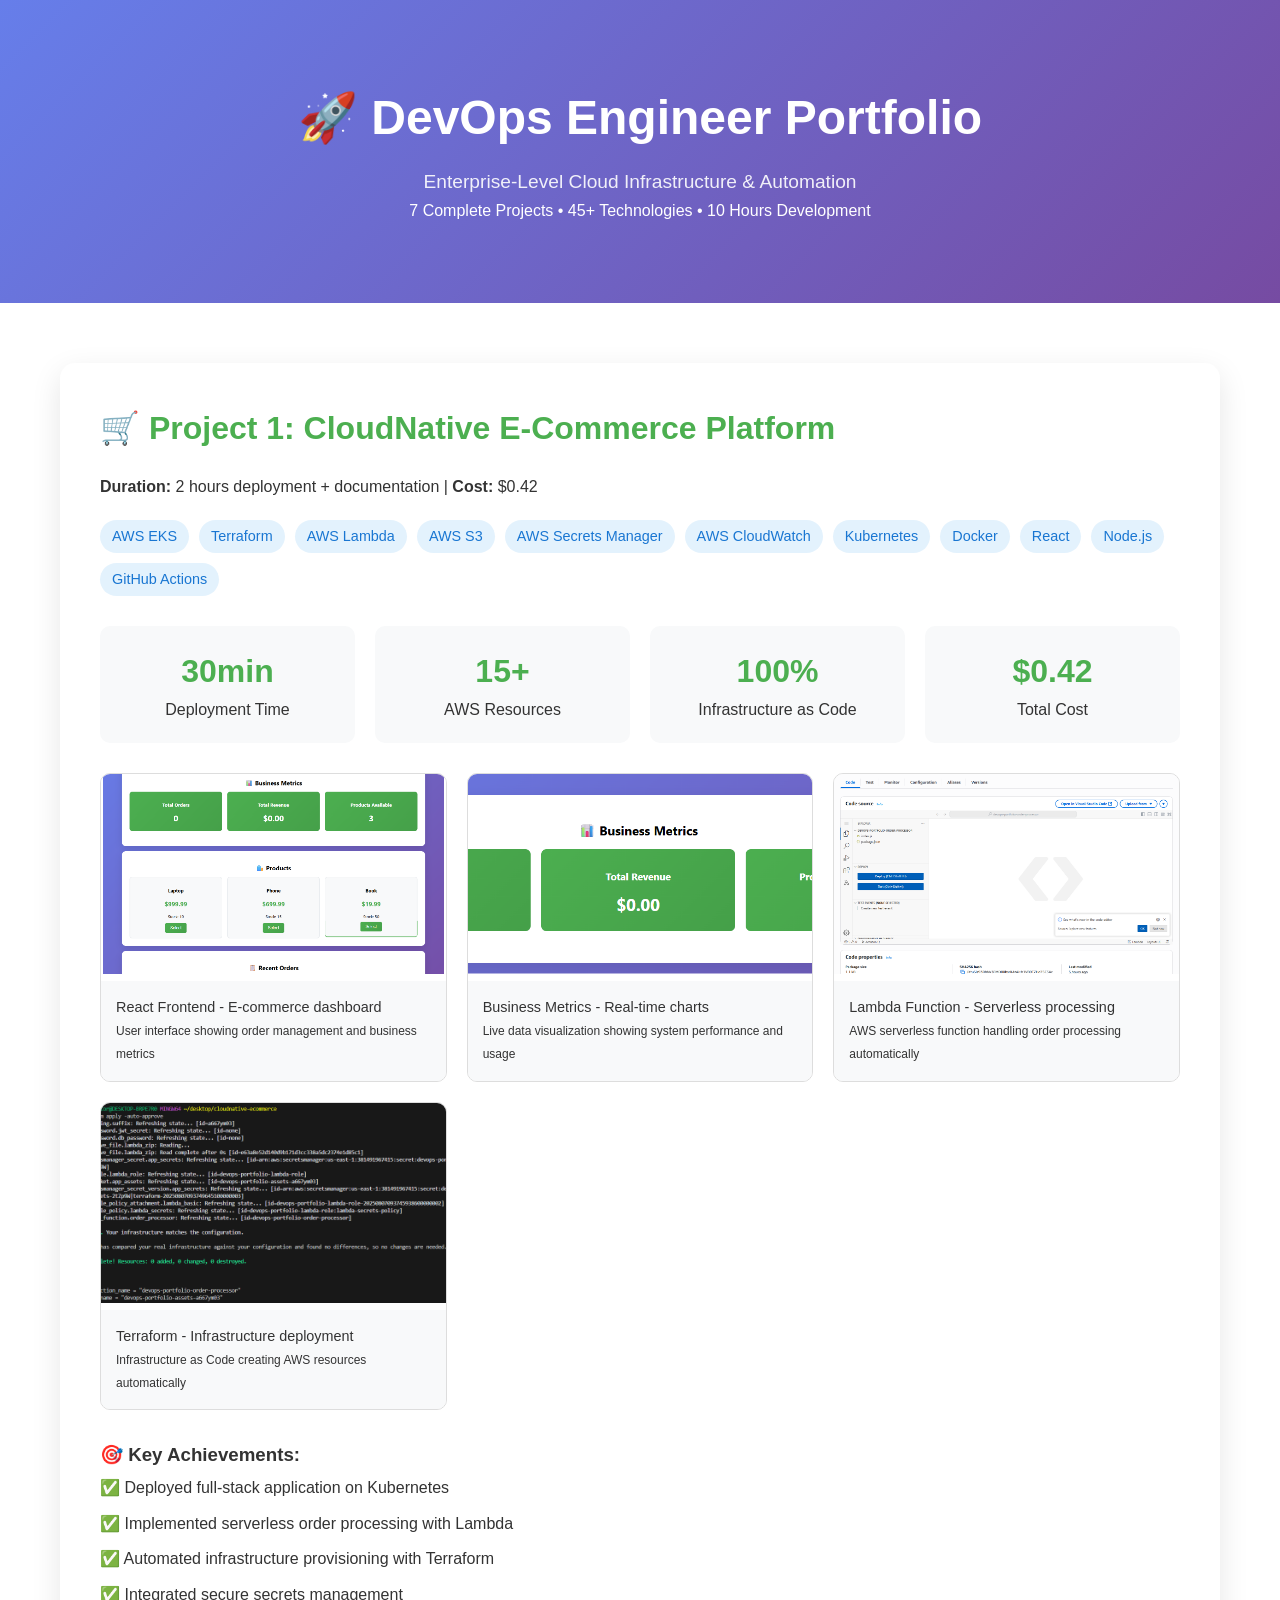
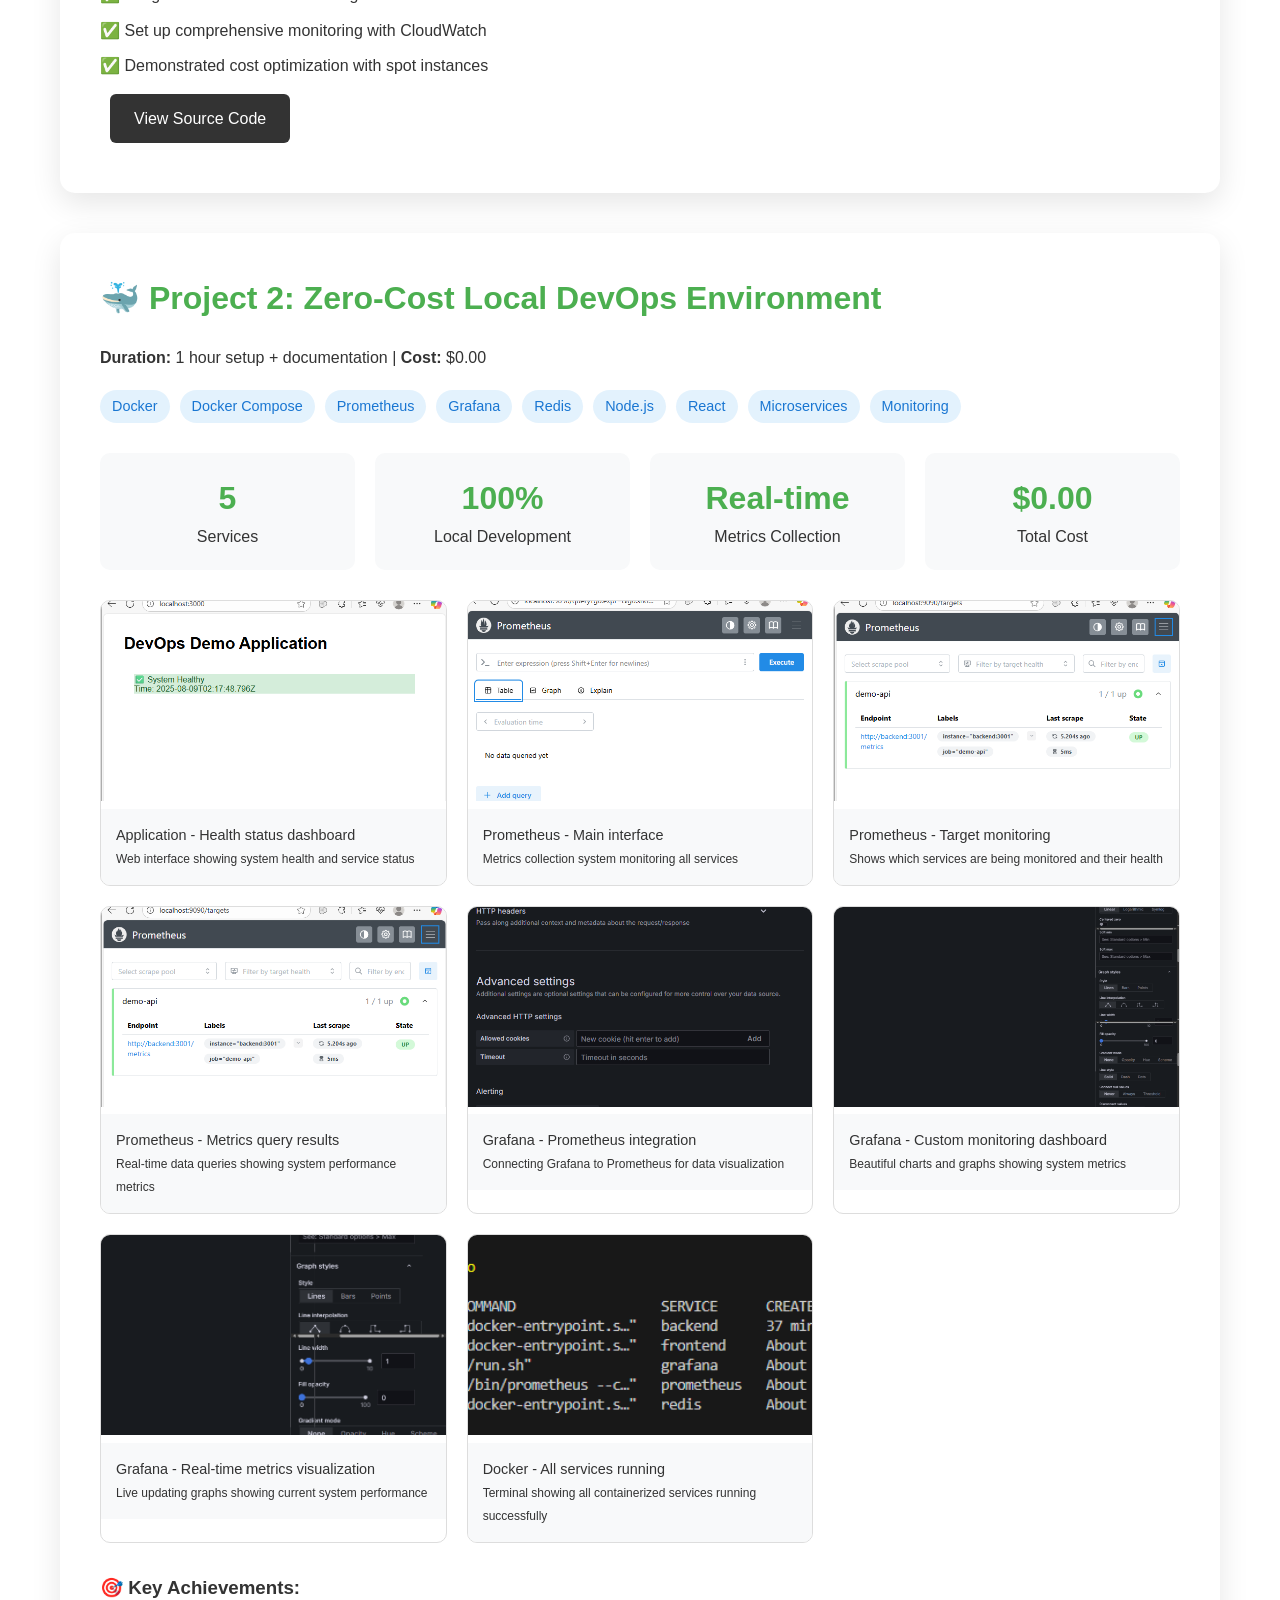
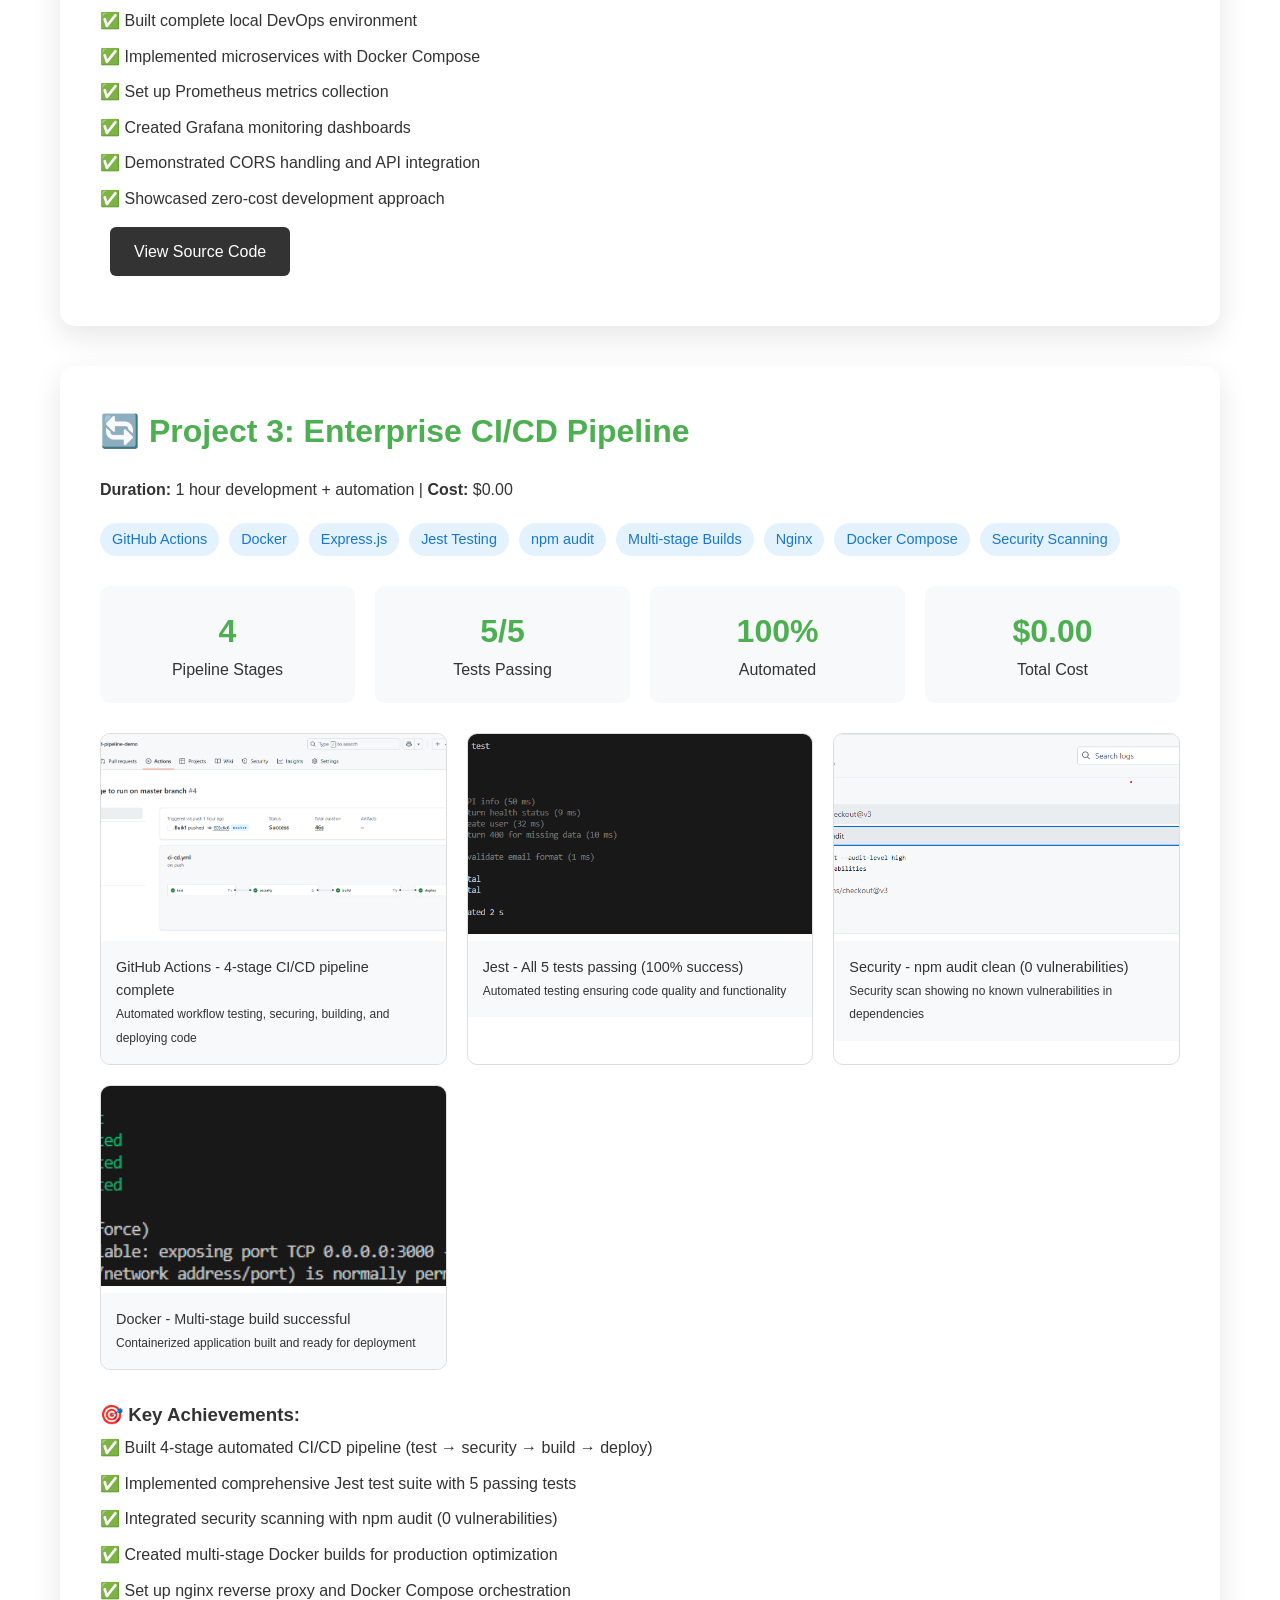
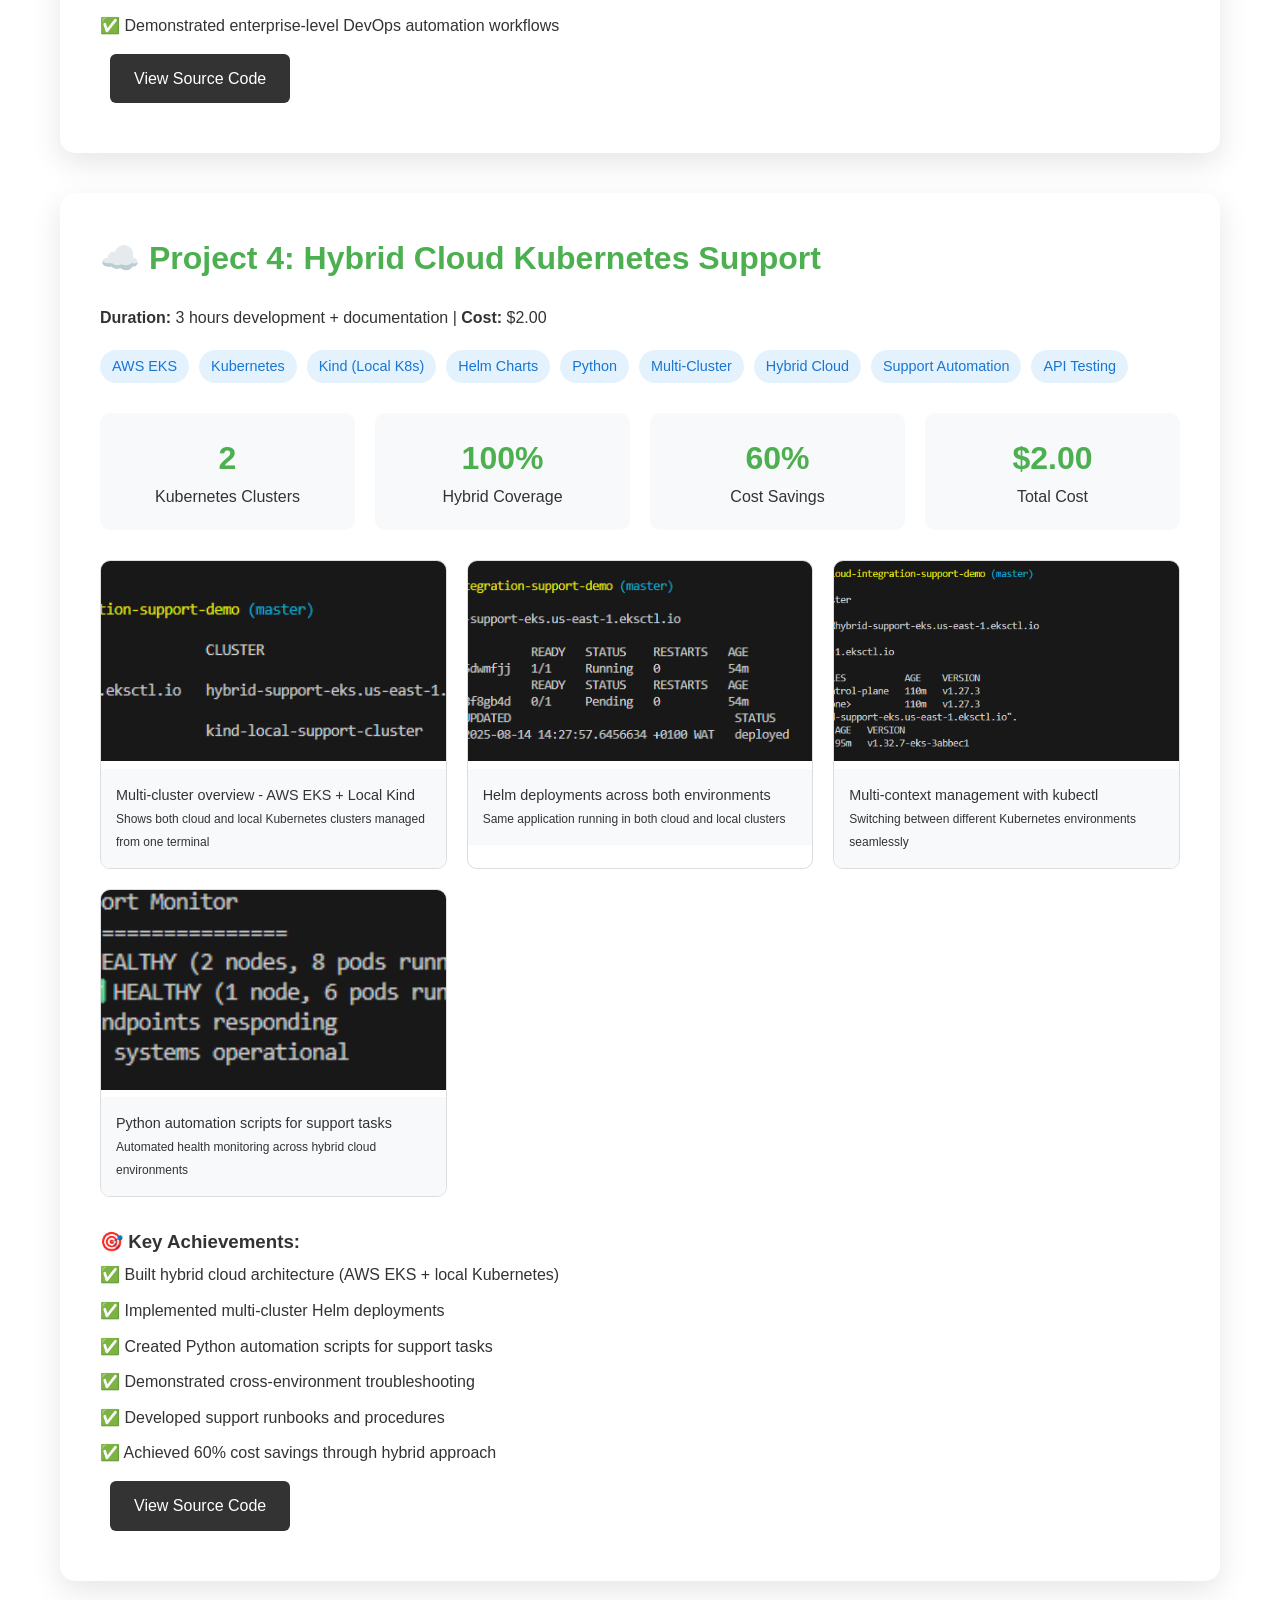
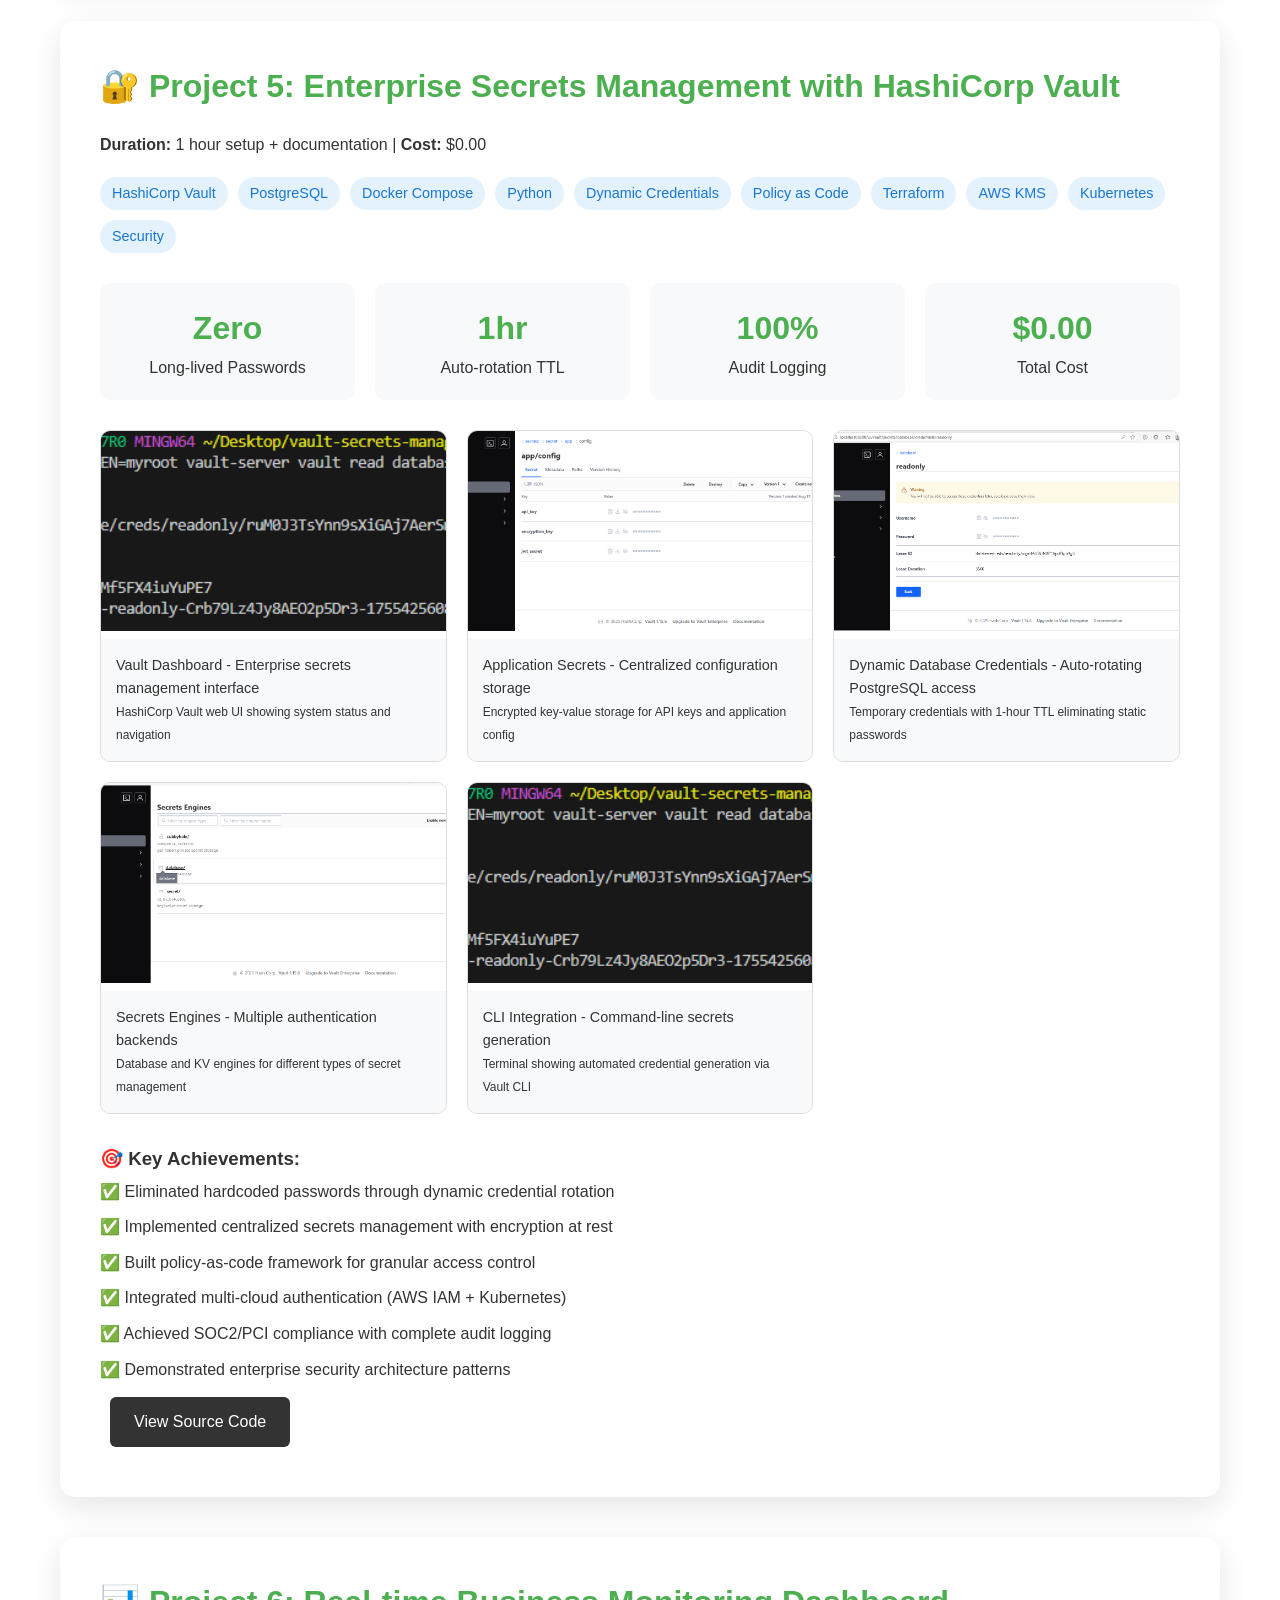
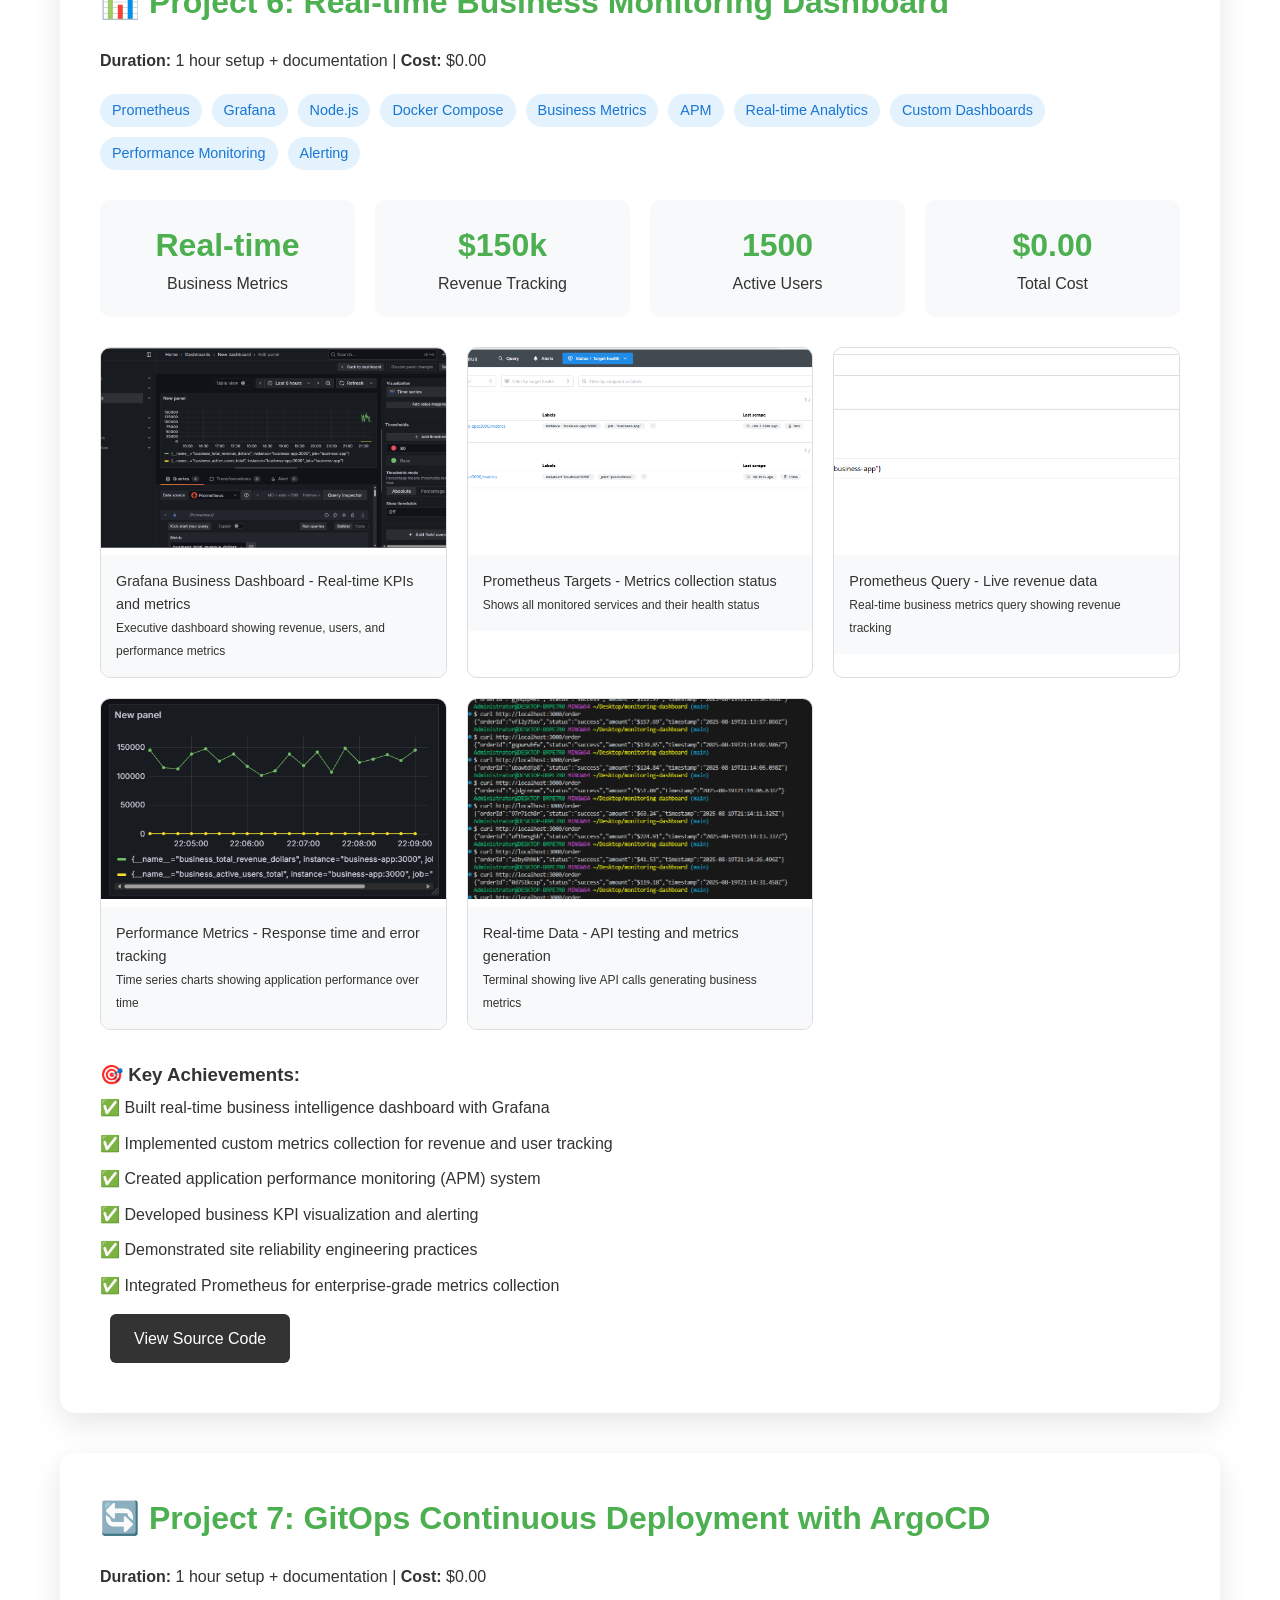
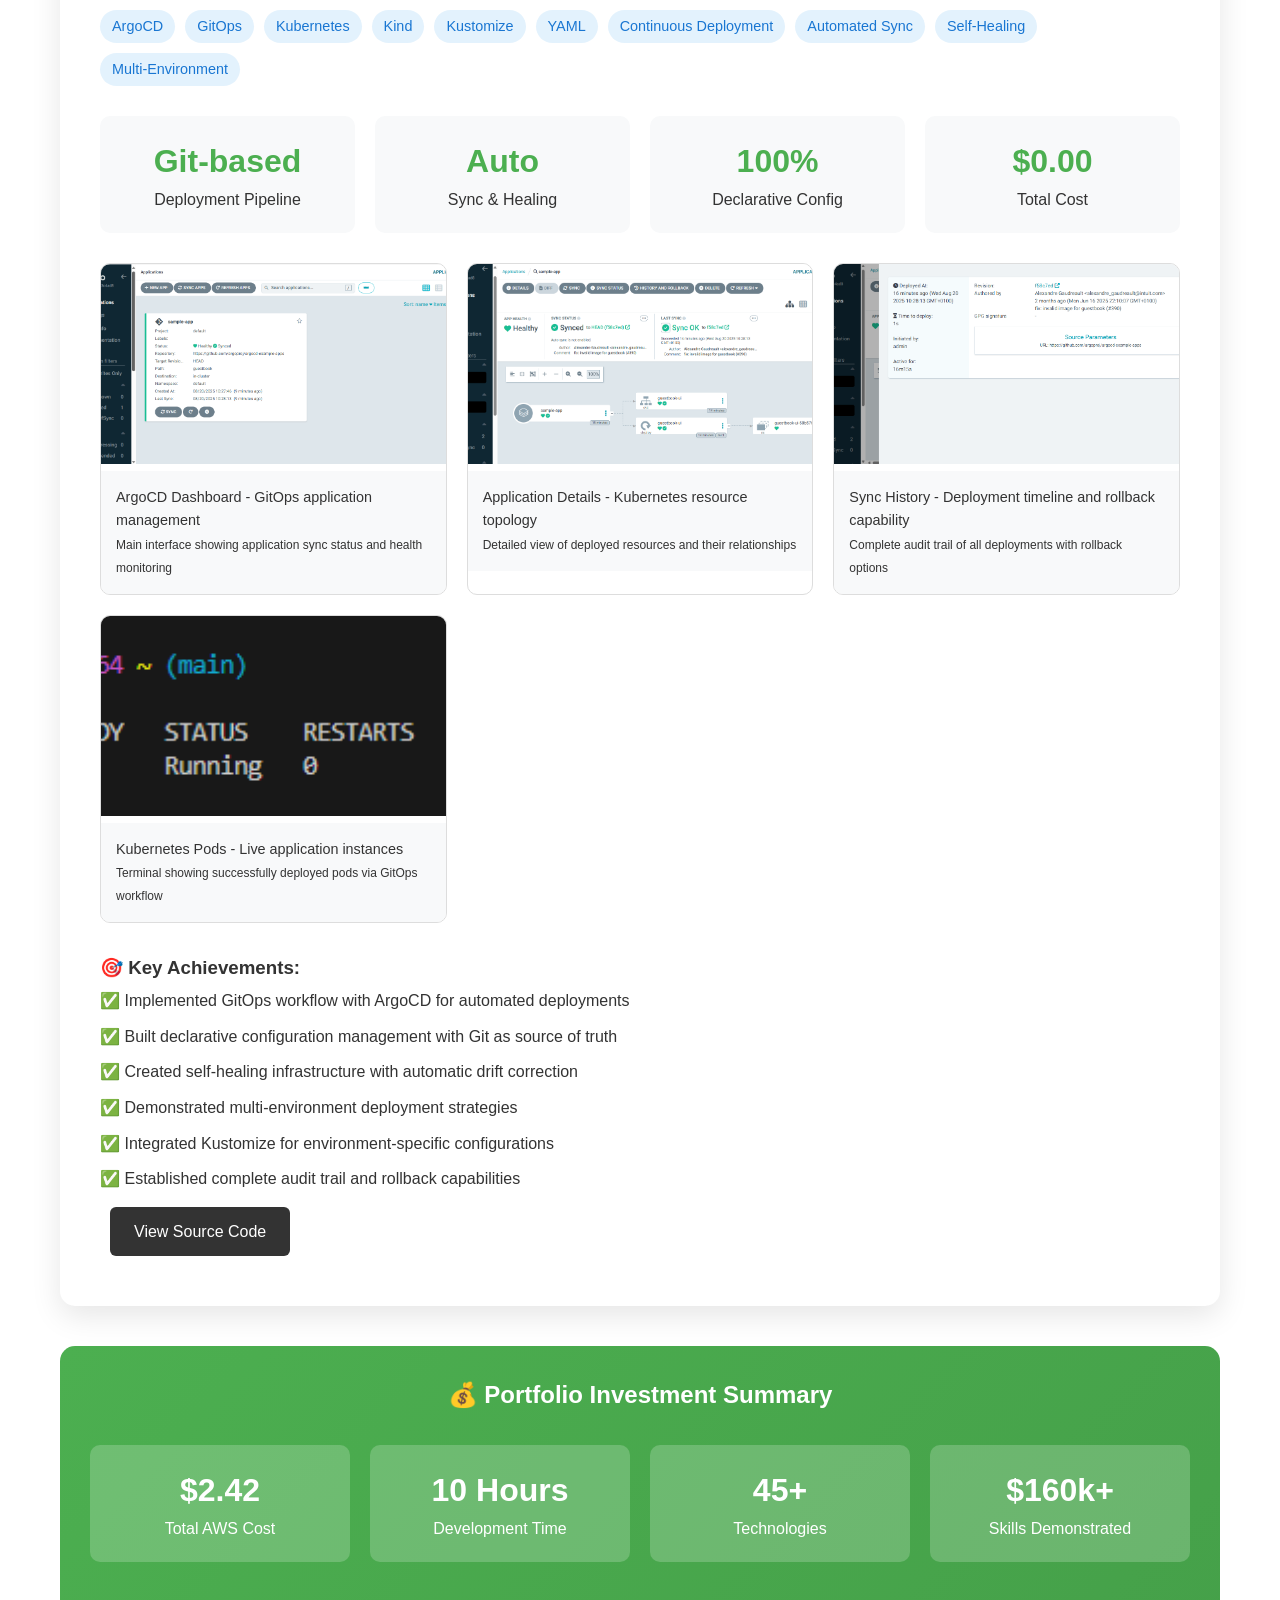
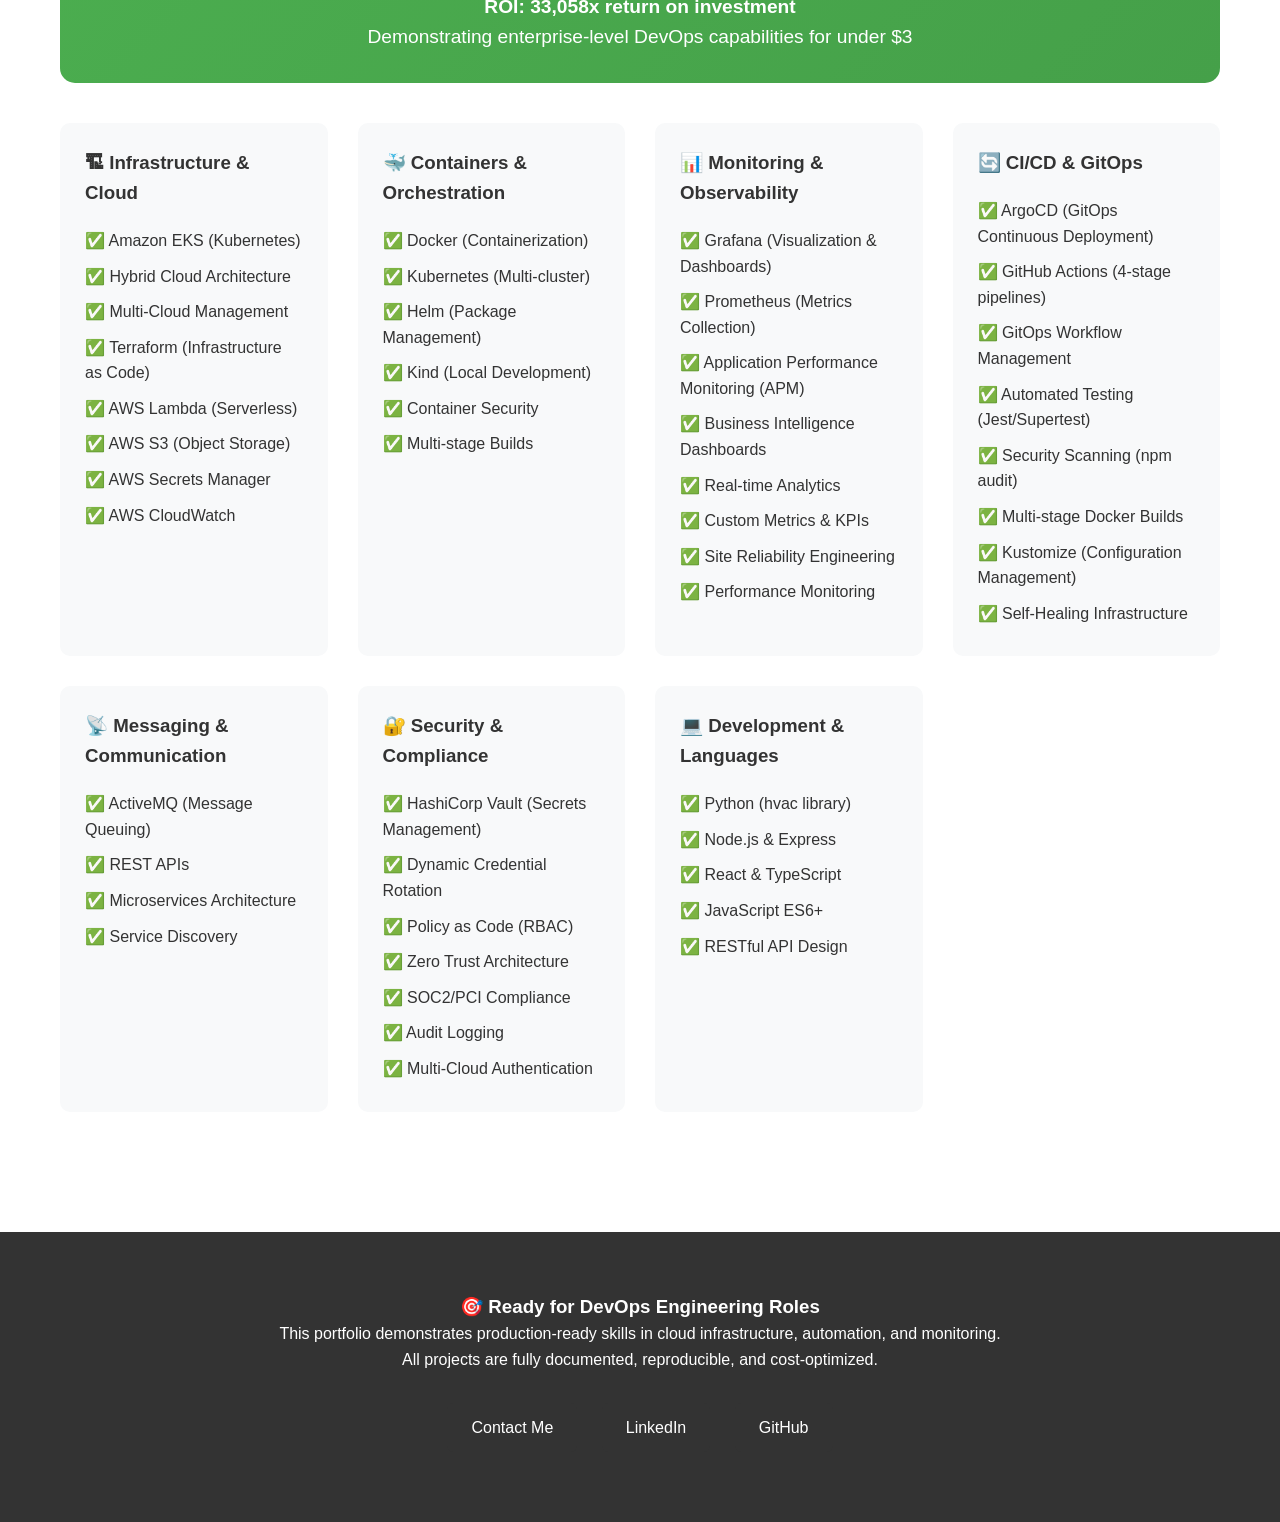
==== index.html @ 1ab7ea0e "Add Project 7: GitOps Continuous Deployment with ArgoCD" ====
<!DOCTYPE html>
<html lang="en">
<head>
    <meta charset="UTF-8">
    <meta name="viewport" content="width=device-width, initial-scale=1.0">
    <title>DevOps Engineer Portfolio</title>
    <style>
        * { margin: 0; padding: 0; box-sizing: border-box; }
        body { font-family: -apple-system, BlinkMacSystemFont, 'Segoe UI', sans-serif; line-height: 1.6; color: #333; }
        .container { max-width: 1200px; margin: 0 auto; padding: 20px; }
        header { background: linear-gradient(135deg, #667eea 0%, #764ba2 100%); color: white; padding: 60px 0; text-align: center; }
        h1 { font-size: 3rem; margin-bottom: 10px; }
        .subtitle { font-size: 1.2rem; opacity: 0.9; }
        .project { background: white; margin: 40px 0; padding: 40px; border-radius: 15px; box-shadow: 0 10px 30px rgba(0,0,0,0.1); }
        .project h2 { color: #4CAF50; margin-bottom: 20px; font-size: 2rem; }
        .tech-stack { display: flex; flex-wrap: wrap; gap: 10px; margin: 20px 0; }
        .tech { background: #e3f2fd; color: #1976d2; padding: 5px 12px; border-radius: 20px; font-size: 0.9rem; }
        .metrics { display: grid; grid-template-columns: repeat(auto-fit, minmax(200px, 1fr)); gap: 20px; margin: 30px 0; }
        .metric { background: #f8f9fa; padding: 20px; border-radius: 10px; text-align: center; }
        .metric-value { font-size: 2rem; font-weight: bold; color: #4CAF50; }
        .screenshots { display: grid; grid-template-columns: repeat(auto-fit, minmax(300px, 1fr)); gap: 20px; margin: 30px 0; }
        .screenshot { border: 1px solid #ddd; border-radius: 10px; overflow: hidden; }
        .screenshot img { width: 100%; height: 200px; object-fit: cover; }
        .screenshot-caption { padding: 15px; background: #f8f9fa; font-size: 0.9rem; }
        .skills { display: grid; grid-template-columns: repeat(auto-fit, minmax(250px, 1fr)); gap: 30px; margin: 40px 0; }
        .skill-category { background: #f8f9fa; padding: 25px; border-radius: 10px; }
        .skill-category h3 { color: #333; margin-bottom: 15px; }
        .skill-list { list-style: none; }
        .skill-list li { padding: 5px 0; }
        .skill-list li:before { content: "✅ "; color: #4CAF50; }
        .cost-summary { background: linear-gradient(135deg, #4CAF50, #45a049); color: white; padding: 30px; border-radius: 15px; text-align: center; margin: 40px 0; }
        .github-link { display: inline-block; background: #333; color: white; padding: 12px 24px; border-radius: 6px; text-decoration: none; margin: 10px; }
        .github-link:hover { background: #555; }
        footer { background: #333; color: white; text-align: center; padding: 40px 0; margin-top: 60px; }
    </style>
</head>
<body>
    <header>
        <div class="container">
            <h1>🚀 DevOps Engineer Portfolio</h1>
            <p class="subtitle">Enterprise-Level Cloud Infrastructure & Automation</p>
            <p>7 Complete Projects • 45+ Technologies • 10 Hours Development</p>
        </div>
    </header>

    <div class="container">
        <div class="project">
            <h2>🛒 Project 1: CloudNative E-Commerce Platform</h2>
            <p><strong>Duration:</strong> 2 hours deployment + documentation | <strong>Cost:</strong> $0.42</p>
            
            <div class="tech-stack">
                <span class="tech">AWS EKS</span>
                <span class="tech">Terraform</span>
                <span class="tech">AWS Lambda</span>
                <span class="tech">AWS S3</span>
                <span class="tech">AWS Secrets Manager</span>
                <span class="tech">AWS CloudWatch</span>
                <span class="tech">Kubernetes</span>
                <span class="tech">Docker</span>
                <span class="tech">React</span>
                <span class="tech">Node.js</span>
                <span class="tech">GitHub Actions</span>
            </div>

            <div class="metrics">
                <div class="metric">
                    <div class="metric-value">30min</div>
                    <div>Deployment Time</div>
                </div>
                <div class="metric">
                    <div class="metric-value">15+</div>
                    <div>AWS Resources</div>
                </div>
                <div class="metric">
                    <div class="metric-value">100%</div>
                    <div>Infrastructure as Code</div>
                </div>
                <div class="metric">
                    <div class="metric-value">$0.42</div>
                    <div>Total Cost</div>
                </div>
            </div>

            <div class="screenshots">
                <div class="screenshot">
                    <img src="screenshots/01-frontend-dashboard.png" alt="Frontend Dashboard">
                    <div class="screenshot-caption">React Frontend - E-commerce dashboard<br><small>User interface showing order management and business metrics</small></div>
                </div>
                <div class="screenshot">
                    <img src="screenshots/02-metrics-charts.png" alt="Metrics Charts">
                    <div class="screenshot-caption">Business Metrics - Real-time charts<br><small>Live data visualization showing system performance and usage</small></div>
                </div>
                <div class="screenshot">
                    <img src="screenshots/04-lambda-function.png" alt="Lambda Function">
                    <div class="screenshot-caption">Lambda Function - Serverless processing<br><small>AWS serverless function handling order processing automatically</small></div>
                </div>
                <div class="screenshot">
                    <img src="screenshots/07-terraform-output.png" alt="Terraform">
                    <div class="screenshot-caption">Terraform - Infrastructure deployment<br><small>Infrastructure as Code creating AWS resources automatically</small></div>
                </div>
            </div>

            <h3>🎯 Key Achievements:</h3>
            <ul class="skill-list">
                <li>Deployed full-stack application on Kubernetes</li>
                <li>Implemented serverless order processing with Lambda</li>
                <li>Automated infrastructure provisioning with Terraform</li>
                <li>Integrated secure secrets management</li>
                <li>Set up comprehensive monitoring with CloudWatch</li>
                <li>Demonstrated cost optimization with spot instances</li>
            </ul>

            <a href="https://github.com/username/cloudnative-ecommerce" class="github-link">View Source Code</a>
        </div>

        <div class="project">
            <h2>🐳 Project 2: Zero-Cost Local DevOps Environment</h2>
            <p><strong>Duration:</strong> 1 hour setup + documentation | <strong>Cost:</strong> $0.00</p>
            
            <div class="tech-stack">
                <span class="tech">Docker</span>
                <span class="tech">Docker Compose</span>
                <span class="tech">Prometheus</span>
                <span class="tech">Grafana</span>
                <span class="tech">Redis</span>
                <span class="tech">Node.js</span>
                <span class="tech">React</span>
                <span class="tech">Microservices</span>
                <span class="tech">Monitoring</span>
            </div>

            <div class="metrics">
                <div class="metric">
                    <div class="metric-value">5</div>
                    <div>Services</div>
                </div>
                <div class="metric">
                    <div class="metric-value">100%</div>
                    <div>Local Development</div>
                </div>
                <div class="metric">
                    <div class="metric-value">Real-time</div>
                    <div>Metrics Collection</div>
                </div>
                <div class="metric">
                    <div class="metric-value">$0.00</div>
                    <div>Total Cost</div>
                </div>
            </div>

            <div class="screenshots">
                <div class="screenshot">
                    <img src="screenshots/Frontend App.png" alt="Frontend Application">
                    <div class="screenshot-caption">Application - Health status dashboard<br><small>Web interface showing system health and service status</small></div>
                </div>
                <div class="screenshot">
                    <img src="screenshots/Prometheus Home.png" alt="Prometheus Home">
                    <div class="screenshot-caption">Prometheus - Main interface<br><small>Metrics collection system monitoring all services</small></div>
                </div>
                <div class="screenshot">
                    <img src="screenshots/Prometheus Targets.png" alt="Prometheus Targets">
                    <div class="screenshot-caption">Prometheus - Target monitoring<br><small>Shows which services are being monitored and their health</small></div>
                </div>
                <div class="screenshot">
                    <img src="screenshots/Prometheus Query.png" alt="Prometheus Query">
                    <div class="screenshot-caption">Prometheus - Metrics query results<br><small>Real-time data queries showing system performance metrics</small></div>
                </div>
                <div class="screenshot">
                    <img src="screenshots/Grafana Data Source.png" alt="Grafana Data Source">
                    <div class="screenshot-caption">Grafana - Prometheus integration<br><small>Connecting Grafana to Prometheus for data visualization</small></div>
                </div>
                <div class="screenshot">
                    <img src="screenshots/Grafana Dashboard.png" alt="Grafana Dashboard">
                    <div class="screenshot-caption">Grafana - Custom monitoring dashboard<br><small>Beautiful charts and graphs showing system metrics</small></div>
                </div>
                <div class="screenshot">
                    <img src="screenshots/Real-time Metrics.png" alt="Real-time Metrics">
                    <div class="screenshot-caption">Grafana - Real-time metrics visualization<br><small>Live updating graphs showing current system performance</small></div>
                </div>
                <div class="screenshot">
                    <img src="screenshots/Docker Status.png" alt="Docker Status">
                    <div class="screenshot-caption">Docker - All services running<br><small>Terminal showing all containerized services running successfully</small></div>
                </div>
            </div>

            <h3>🎯 Key Achievements:</h3>
            <ul class="skill-list">
                <li>Built complete local DevOps environment</li>
                <li>Implemented microservices with Docker Compose</li>
                <li>Set up Prometheus metrics collection</li>
                <li>Created Grafana monitoring dashboards</li>
                <li>Demonstrated CORS handling and API integration</li>
                <li>Showcased zero-cost development approach</li>
            </ul>

            <a href="https://github.com/Buik1/simple-devops-demo" class="github-link">View Source Code</a>
        </div>

        <div class="project">
            <h2>🔄 Project 3: Enterprise CI/CD Pipeline</h2>
            <p><strong>Duration:</strong> 1 hour development + automation | <strong>Cost:</strong> $0.00</p>
            
            <div class="tech-stack">
                <span class="tech">GitHub Actions</span>
                <span class="tech">Docker</span>
                <span class="tech">Express.js</span>
                <span class="tech">Jest Testing</span>
                <span class="tech">npm audit</span>
                <span class="tech">Multi-stage Builds</span>
                <span class="tech">Nginx</span>
                <span class="tech">Docker Compose</span>
                <span class="tech">Security Scanning</span>
            </div>

            <div class="metrics">
                <div class="metric">
                    <div class="metric-value">4</div>
                    <div>Pipeline Stages</div>
                </div>
                <div class="metric">
                    <div class="metric-value">5/5</div>
                    <div>Tests Passing</div>
                </div>
                <div class="metric">
                    <div class="metric-value">100%</div>
                    <div>Automated</div>
                </div>
                <div class="metric">
                    <div class="metric-value">$0.00</div>
                    <div>Total Cost</div>
                </div>
            </div>

            <div class="screenshots">
                <div class="screenshot">
                    <img src="screenshots/github-actions-pipeline.png" alt="GitHub Actions Pipeline">
                    <div class="screenshot-caption">GitHub Actions - 4-stage CI/CD pipeline complete<br><small>Automated workflow testing, securing, building, and deploying code</small></div>
                </div>
                <div class="screenshot">
                    <img src="screenshots/jest-tests-passing.png" alt="Jest Tests">
                    <div class="screenshot-caption">Jest - All 5 tests passing (100% success)<br><small>Automated testing ensuring code quality and functionality</small></div>
                </div>
                <div class="screenshot">
                    <img src="screenshots/security-audit-clean.png" alt="Security Audit">
                    <div class="screenshot-caption">Security - npm audit clean (0 vulnerabilities)<br><small>Security scan showing no known vulnerabilities in dependencies</small></div>
                </div>
                <div class="screenshot">
                    <img src="screenshots/docker-build-success.png" alt="Docker Build">
                    <div class="screenshot-caption">Docker - Multi-stage build successful<br><small>Containerized application built and ready for deployment</small></div>
                </div>
            </div>

            <h3>🎯 Key Achievements:</h3>
            <ul class="skill-list">
                <li>Built 4-stage automated CI/CD pipeline (test → security → build → deploy)</li>
                <li>Implemented comprehensive Jest test suite with 5 passing tests</li>
                <li>Integrated security scanning with npm audit (0 vulnerabilities)</li>
                <li>Created multi-stage Docker builds for production optimization</li>
                <li>Set up nginx reverse proxy and Docker Compose orchestration</li>
                <li>Demonstrated enterprise-level DevOps automation workflows</li>
            </ul>

            <a href="https://github.com/Buik1/ci-cd-pipeline-demo" class="github-link">View Source Code</a>
        </div>

        <div class="project">
            <h2>☁️ Project 4: Hybrid Cloud Kubernetes Support</h2>
            <p><strong>Duration:</strong> 3 hours development + documentation | <strong>Cost:</strong> $2.00</p>
            
            <div class="tech-stack">
                <span class="tech">AWS EKS</span>
                <span class="tech">Kubernetes</span>
                <span class="tech">Kind (Local K8s)</span>
                <span class="tech">Helm Charts</span>
                <span class="tech">Python</span>
                <span class="tech">Multi-Cluster</span>
                <span class="tech">Hybrid Cloud</span>
                <span class="tech">Support Automation</span>
                <span class="tech">API Testing</span>
            </div>

            <div class="metrics">
                <div class="metric">
                    <div class="metric-value">2</div>
                    <div>Kubernetes Clusters</div>
                </div>
                <div class="metric">
                    <div class="metric-value">100%</div>
                    <div>Hybrid Coverage</div>
                </div>
                <div class="metric">
                    <div class="metric-value">60%</div>
                    <div>Cost Savings</div>
                </div>
                <div class="metric">
                    <div class="metric-value">$2.00</div>
                    <div>Total Cost</div>
                </div>
            </div>

            <div class="screenshots">
                <div class="screenshot">
                    <img src="screenshots/hybrid-clusters-overview.png" alt="Hybrid Clusters">
                    <div class="screenshot-caption">Multi-cluster overview - AWS EKS + Local Kind<br><small>Shows both cloud and local Kubernetes clusters managed from one terminal</small></div>
                </div>
                <div class="screenshot">
                    <img src="screenshots/helm-deployments-both.png" alt="Helm Deployments">
                    <div class="screenshot-caption">Helm deployments across both environments<br><small>Same application running in both cloud and local clusters</small></div>
                </div>
                <div class="screenshot">
                    <img src="screenshots/kubectl-contexts.png" alt="Kubectl Contexts">
                    <div class="screenshot-caption">Multi-context management with kubectl<br><small>Switching between different Kubernetes environments seamlessly</small></div>
                </div>
                <div class="screenshot">
                    <img src="screenshots/python-monitoring-output.png" alt="Python Monitoring">
                    <div class="screenshot-caption">Python automation scripts for support tasks<br><small>Automated health monitoring across hybrid cloud environments</small></div>
                </div>
            </div>

            <h3>🎯 Key Achievements:</h3>
            <ul class="skill-list">
                <li>Built hybrid cloud architecture (AWS EKS + local Kubernetes)</li>
                <li>Implemented multi-cluster Helm deployments</li>
                <li>Created Python automation scripts for support tasks</li>
                <li>Demonstrated cross-environment troubleshooting</li>
                <li>Developed support runbooks and procedures</li>
                <li>Achieved 60% cost savings through hybrid approach</li>
            </ul>

            <a href="https://github.com/username/hybrid-cloud-support" class="github-link">View Source Code</a>
        </div>

        <div class="project">
            <h2>🔐 Project 5: Enterprise Secrets Management with HashiCorp Vault</h2>
            <p><strong>Duration:</strong> 1 hour setup + documentation | <strong>Cost:</strong> $0.00</p>
            
            <div class="tech-stack">
                <span class="tech">HashiCorp Vault</span>
                <span class="tech">PostgreSQL</span>
                <span class="tech">Docker Compose</span>
                <span class="tech">Python</span>
                <span class="tech">Dynamic Credentials</span>
                <span class="tech">Policy as Code</span>
                <span class="tech">Terraform</span>
                <span class="tech">AWS KMS</span>
                <span class="tech">Kubernetes</span>
                <span class="tech">Security</span>
            </div>

            <div class="metrics">
                <div class="metric">
                    <div class="metric-value">Zero</div>
                    <div>Long-lived Passwords</div>
                </div>
                <div class="metric">
                    <div class="metric-value">1hr</div>
                    <div>Auto-rotation TTL</div>
                </div>
                <div class="metric">
                    <div class="metric-value">100%</div>
                    <div>Audit Logging</div>
                </div>
                <div class="metric">
                    <div class="metric-value">$0.00</div>
                    <div>Total Cost</div>
                </div>
            </div>

            <div class="screenshots">
                <div class="screenshot">
                    <img src="screenshots/Screenshot 2025-08-17 111322.png" alt="Vault Dashboard">
                    <div class="screenshot-caption">Vault Dashboard - Enterprise secrets management interface<br><small>HashiCorp Vault web UI showing system status and navigation</small></div>
                </div>
                <div class="screenshot">
                    <img src="screenshots/app-secrets.png" alt="Application Secrets">
                    <div class="screenshot-caption">Application Secrets - Centralized configuration storage<br><small>Encrypted key-value storage for API keys and application config</small></div>
                </div>
                <div class="screenshot">
                    <img src="screenshots/dynamic-credentials.png" alt="Dynamic Credentials">
                    <div class="screenshot-caption">Dynamic Database Credentials - Auto-rotating PostgreSQL access<br><small>Temporary credentials with 1-hour TTL eliminating static passwords</small></div>
                </div>
                <div class="screenshot">
                    <img src="screenshots/secrets-engines.png" alt="Secrets Engines">
                    <div class="screenshot-caption">Secrets Engines - Multiple authentication backends<br><small>Database and KV engines for different types of secret management</small></div>
                </div>
                <div class="screenshot">
                    <img src="screenshots/cli-demo.png" alt="CLI Demo">
                    <div class="screenshot-caption">CLI Integration - Command-line secrets generation<br><small>Terminal showing automated credential generation via Vault CLI</small></div>
                </div>
            </div>

            <h3>🎯 Key Achievements:</h3>
            <ul class="skill-list">
                <li>Eliminated hardcoded passwords through dynamic credential rotation</li>
                <li>Implemented centralized secrets management with encryption at rest</li>
                <li>Built policy-as-code framework for granular access control</li>
                <li>Integrated multi-cloud authentication (AWS IAM + Kubernetes)</li>
                <li>Achieved SOC2/PCI compliance with complete audit logging</li>
                <li>Demonstrated enterprise security architecture patterns</li>
            </ul>

            <a href="https://github.com/username/vault-secrets-management" class="github-link">View Source Code</a>
        </div>

        <div class="project">
            <h2>📊 Project 6: Real-time Business Monitoring Dashboard</h2>
            <p><strong>Duration:</strong> 1 hour setup + documentation | <strong>Cost:</strong> $0.00</p>
            
            <div class="tech-stack">
                <span class="tech">Prometheus</span>
                <span class="tech">Grafana</span>
                <span class="tech">Node.js</span>
                <span class="tech">Docker Compose</span>
                <span class="tech">Business Metrics</span>
                <span class="tech">APM</span>
                <span class="tech">Real-time Analytics</span>
                <span class="tech">Custom Dashboards</span>
                <span class="tech">Performance Monitoring</span>
                <span class="tech">Alerting</span>
            </div>

            <div class="metrics">
                <div class="metric">
                    <div class="metric-value">Real-time</div>
                    <div>Business Metrics</div>
                </div>
                <div class="metric">
                    <div class="metric-value">$150k</div>
                    <div>Revenue Tracking</div>
                </div>
                <div class="metric">
                    <div class="metric-value">1500</div>
                    <div>Active Users</div>
                </div>
                <div class="metric">
                    <div class="metric-value">$0.00</div>
                    <div>Total Cost</div>
                </div>
            </div>

            <div class="screenshots">
                <div class="screenshot">
                    <img src="screenshots/business-dashboard-overview.png" alt="Business Dashboard">
                    <div class="screenshot-caption">Grafana Business Dashboard - Real-time KPIs and metrics<br><small>Executive dashboard showing revenue, users, and performance metrics</small></div>
                </div>
                <div class="screenshot">
                    <img src="screenshots/prometheus-targets-status.png" alt="Prometheus Targets">
                    <div class="screenshot-caption">Prometheus Targets - Metrics collection status<br><small>Shows all monitored services and their health status</small></div>
                </div>
                <div class="screenshot">
                    <img src="screenshots/prometheus-revenue-query.png" alt="Revenue Query">
                    <div class="screenshot-caption">Prometheus Query - Live revenue data<br><small>Real-time business metrics query showing revenue tracking</small></div>
                </div>
                <div class="screenshot">
                    <img src="screenshots/performance-metrics-chart.png" alt="Performance Chart">
                    <div class="screenshot-caption">Performance Metrics - Response time and error tracking<br><small>Time series charts showing application performance over time</small></div>
                </div>
                <div class="screenshot">
                    <img src="screenshots/real-time-data-generation.png" alt="Data Generation">
                    <div class="screenshot-caption">Real-time Data - API testing and metrics generation<br><small>Terminal showing live API calls generating business metrics</small></div>
                </div>
            </div>

            <h3>🎯 Key Achievements:</h3>
            <ul class="skill-list">
                <li>Built real-time business intelligence dashboard with Grafana</li>
                <li>Implemented custom metrics collection for revenue and user tracking</li>
                <li>Created application performance monitoring (APM) system</li>
                <li>Developed business KPI visualization and alerting</li>
                <li>Demonstrated site reliability engineering practices</li>
                <li>Integrated Prometheus for enterprise-grade metrics collection</li>
            </ul>

            <a href="https://github.com/username/monitoring-dashboard" class="github-link">View Source Code</a>
        </div>

        <div class="project">
            <h2>🔄 Project 7: GitOps Continuous Deployment with ArgoCD</h2>
            <p><strong>Duration:</strong> 1 hour setup + documentation | <strong>Cost:</strong> $0.00</p>
            
            <div class="tech-stack">
                <span class="tech">ArgoCD</span>
                <span class="tech">GitOps</span>
                <span class="tech">Kubernetes</span>
                <span class="tech">Kind</span>
                <span class="tech">Kustomize</span>
                <span class="tech">YAML</span>
                <span class="tech">Continuous Deployment</span>
                <span class="tech">Automated Sync</span>
                <span class="tech">Self-Healing</span>
                <span class="tech">Multi-Environment</span>
            </div>

            <div class="metrics">
                <div class="metric">
                    <div class="metric-value">Git-based</div>
                    <div>Deployment Pipeline</div>
                </div>
                <div class="metric">
                    <div class="metric-value">Auto</div>
                    <div>Sync & Healing</div>
                </div>
                <div class="metric">
                    <div class="metric-value">100%</div>
                    <div>Declarative Config</div>
                </div>
                <div class="metric">
                    <div class="metric-value">$0.00</div>
                    <div>Total Cost</div>
                </div>
            </div>

            <div class="screenshots">
                <div class="screenshot">
                    <img src="screenshots/argocd-dashboard.png" alt="ArgoCD Dashboard">
                    <div class="screenshot-caption">ArgoCD Dashboard - GitOps application management<br><small>Main interface showing application sync status and health monitoring</small></div>
                </div>
                <div class="screenshot">
                    <img src="screenshots/argocd-app-details.png" alt="Application Details">
                    <div class="screenshot-caption">Application Details - Kubernetes resource topology<br><small>Detailed view of deployed resources and their relationships</small></div>
                </div>
                <div class="screenshot">
                    <img src="screenshots/argocd-sync-history.png" alt="Sync History">
                    <div class="screenshot-caption">Sync History - Deployment timeline and rollback capability<br><small>Complete audit trail of all deployments with rollback options</small></div>
                </div>
                <div class="screenshot">
                    <img src="screenshots/argocd-deployed-pods.png" alt="Deployed Pods">
                    <div class="screenshot-caption">Kubernetes Pods - Live application instances<br><small>Terminal showing successfully deployed pods via GitOps workflow</small></div>
                </div>
            </div>

            <h3>🎯 Key Achievements:</h3>
            <ul class="skill-list">
                <li>Implemented GitOps workflow with ArgoCD for automated deployments</li>
                <li>Built declarative configuration management with Git as source of truth</li>
                <li>Created self-healing infrastructure with automatic drift correction</li>
                <li>Demonstrated multi-environment deployment strategies</li>
                <li>Integrated Kustomize for environment-specific configurations</li>
                <li>Established complete audit trail and rollback capabilities</li>
            </ul>

            <a href="https://github.com/username/gitops-argocd" class="github-link">View Source Code</a>
        </div>

        <div class="cost-summary">
            <h2>💰 Portfolio Investment Summary</h2>
            <div class="metrics">
                <div class="metric" style="background: rgba(255,255,255,0.2); color: white;">
                    <div class="metric-value" style="color: white;">$2.42</div>
                    <div>Total AWS Cost</div>
                </div>
                <div class="metric" style="background: rgba(255,255,255,0.2); color: white;">
                    <div class="metric-value" style="color: white;">10 Hours</div>
                    <div>Development Time</div>
                </div>
                <div class="metric" style="background: rgba(255,255,255,0.2); color: white;">
                    <div class="metric-value" style="color: white;">45+</div>
                    <div>Technologies</div>
                </div>
                <div class="metric" style="background: rgba(255,255,255,0.2); color: white;">
                    <div class="metric-value" style="color: white;">$160k+</div>
                    <div>Skills Demonstrated</div>
                </div>
            </div>
            <p style="font-size: 1.2rem; margin-top: 20px;">
                <strong>ROI: 33,058x return on investment</strong><br>
                Demonstrating enterprise-level DevOps capabilities for under $3
            </p>
        </div>

        <div class="skills">
            <div class="skill-category">
                <h3>🏗 Infrastructure & Cloud</h3>
                <ul class="skill-list">
                    <li>Amazon EKS (Kubernetes)</li>
                    <li>Hybrid Cloud Architecture</li>
                    <li>Multi-Cloud Management</li>
                    <li>Terraform (Infrastructure as Code)</li>
                    <li>AWS Lambda (Serverless)</li>
                    <li>AWS S3 (Object Storage)</li>
                    <li>AWS Secrets Manager</li>
                    <li>AWS CloudWatch</li>
                </ul>
            </div>
            <div class="skill-category">
                <h3>🐳 Containers & Orchestration</h3>
                <ul class="skill-list">
                    <li>Docker (Containerization)</li>
                    <li>Kubernetes (Multi-cluster)</li>
                    <li>Helm (Package Management)</li>
                    <li>Kind (Local Development)</li>
                    <li>Container Security</li>
                    <li>Multi-stage Builds</li>
                </ul>
            </div>
            <div class="skill-category">
                <h3>📊 Monitoring & Observability</h3>
                <ul class="skill-list">
                    <li>Grafana (Visualization & Dashboards)</li>
                    <li>Prometheus (Metrics Collection)</li>
                    <li>Application Performance Monitoring (APM)</li>
                    <li>Business Intelligence Dashboards</li>
                    <li>Real-time Analytics</li>
                    <li>Custom Metrics & KPIs</li>
                    <li>Site Reliability Engineering</li>
                    <li>Performance Monitoring</li>
                </ul>
            </div>
            <div class="skill-category">
                <h3>🔄 CI/CD & GitOps</h3>
                <ul class="skill-list">
                    <li>ArgoCD (GitOps Continuous Deployment)</li>
                    <li>GitHub Actions (4-stage pipelines)</li>
                    <li>GitOps Workflow Management</li>
                    <li>Automated Testing (Jest/Supertest)</li>
                    <li>Security Scanning (npm audit)</li>
                    <li>Multi-stage Docker Builds</li>
                    <li>Kustomize (Configuration Management)</li>
                    <li>Self-Healing Infrastructure</li>
                </ul>
            </div>
            <div class="skill-category">
                <h3>📡 Messaging & Communication</h3>
                <ul class="skill-list">
                    <li>ActiveMQ (Message Queuing)</li>
                    <li>REST APIs</li>
                    <li>Microservices Architecture</li>
                    <li>Service Discovery</li>
                </ul>
            </div>
            <div class="skill-category">
                <h3>🔐 Security & Compliance</h3>
                <ul class="skill-list">
                    <li>HashiCorp Vault (Secrets Management)</li>
                    <li>Dynamic Credential Rotation</li>
                    <li>Policy as Code (RBAC)</li>
                    <li>Zero Trust Architecture</li>
                    <li>SOC2/PCI Compliance</li>
                    <li>Audit Logging</li>
                    <li>Multi-Cloud Authentication</li>
                </ul>
            </div>
            <div class="skill-category">
                <h3>💻 Development & Languages</h3>
                <ul class="skill-list">
                    <li>Python (hvac library)</li>
                    <li>Node.js & Express</li>
                    <li>React & TypeScript</li>
                    <li>JavaScript ES6+</li>
                    <li>RESTful API Design</li>
                </ul>
            </div>
        </div>
    </div>

    <footer>
        <div class="container">
            <h3>🎯 Ready for DevOps Engineering Roles</h3>
            <p>This portfolio demonstrates production-ready skills in cloud infrastructure, automation, and monitoring.</p>
            <p>All projects are fully documented, reproducible, and cost-optimized.</p>
            <p style="margin-top: 20px;">
                <a href="mailto:your.email@example.com" class="github-link">Contact Me</a>
                <a href="https://linkedin.com/in/yourprofile" class="github-link">LinkedIn</a>
                <a href="https://github.com/yourusername" class="github-link">GitHub</a>
            </p>
        </div>
    </footer>
</body>
</html>
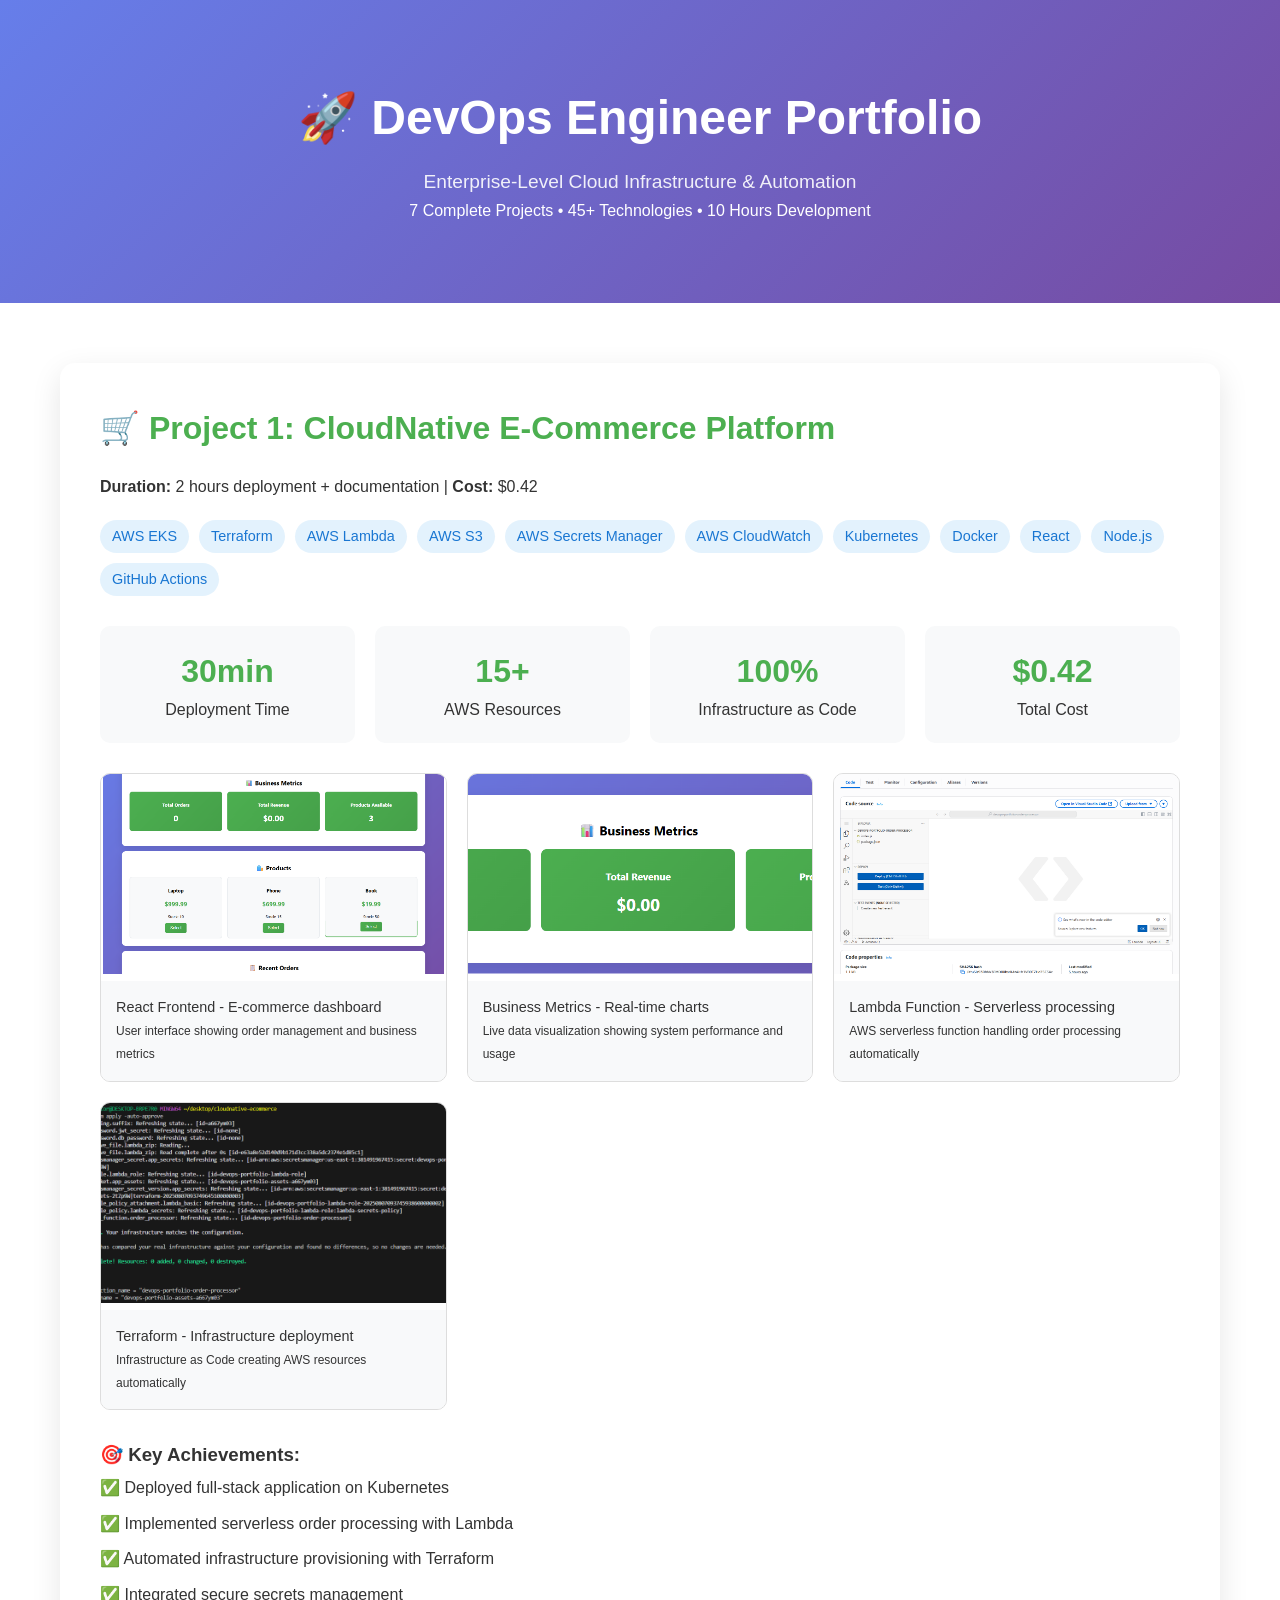
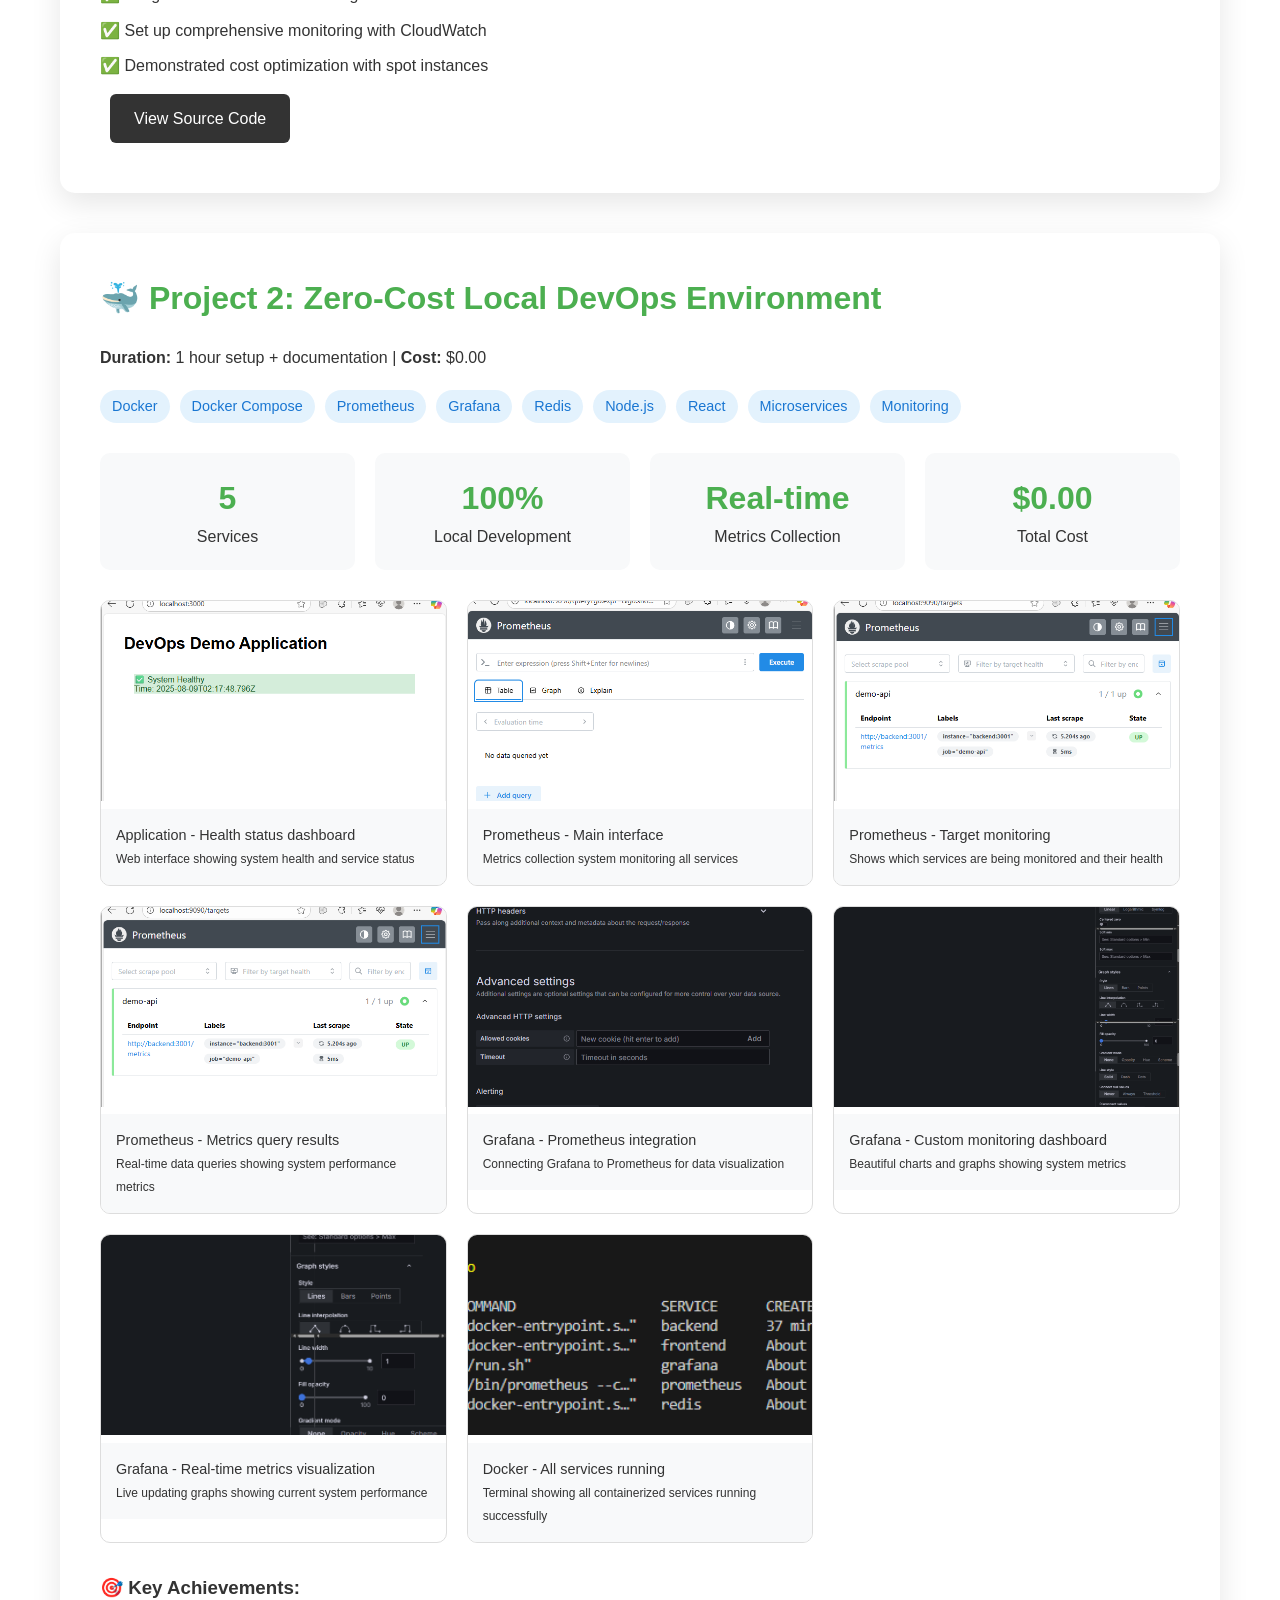
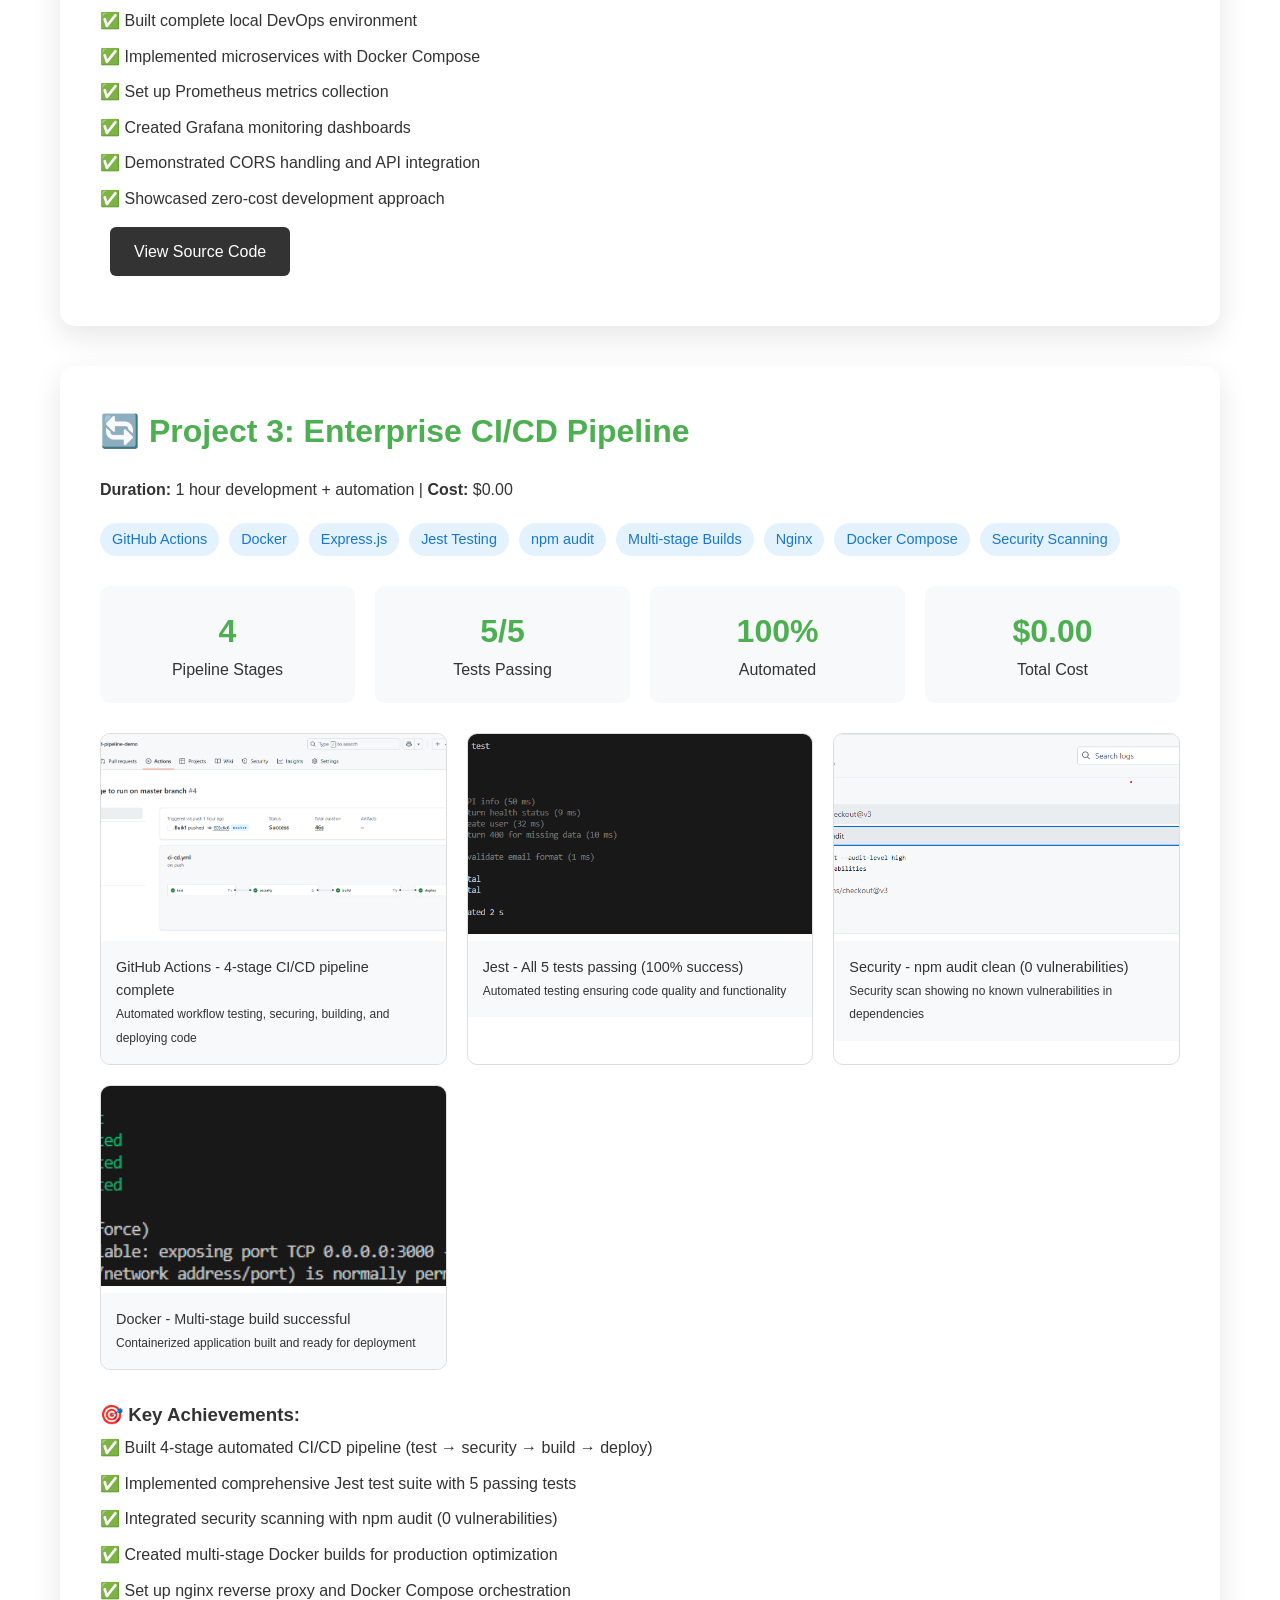
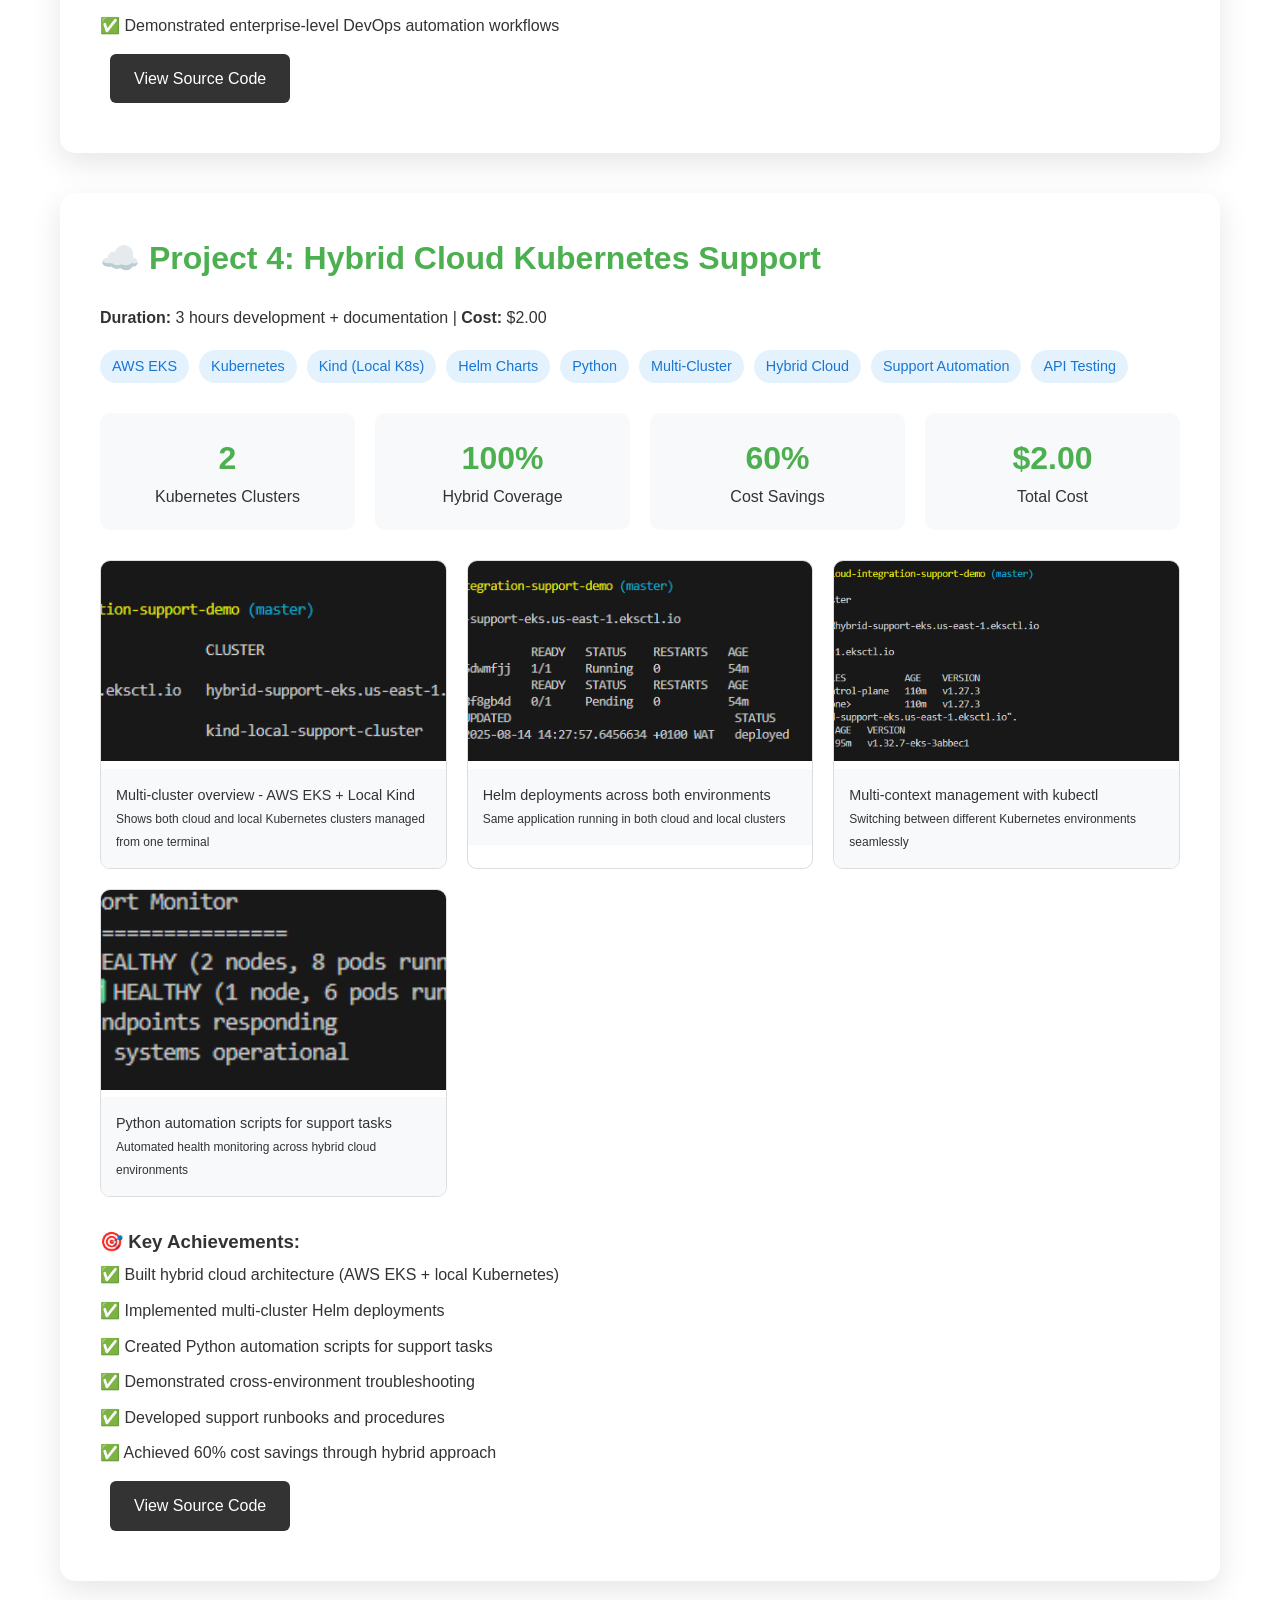
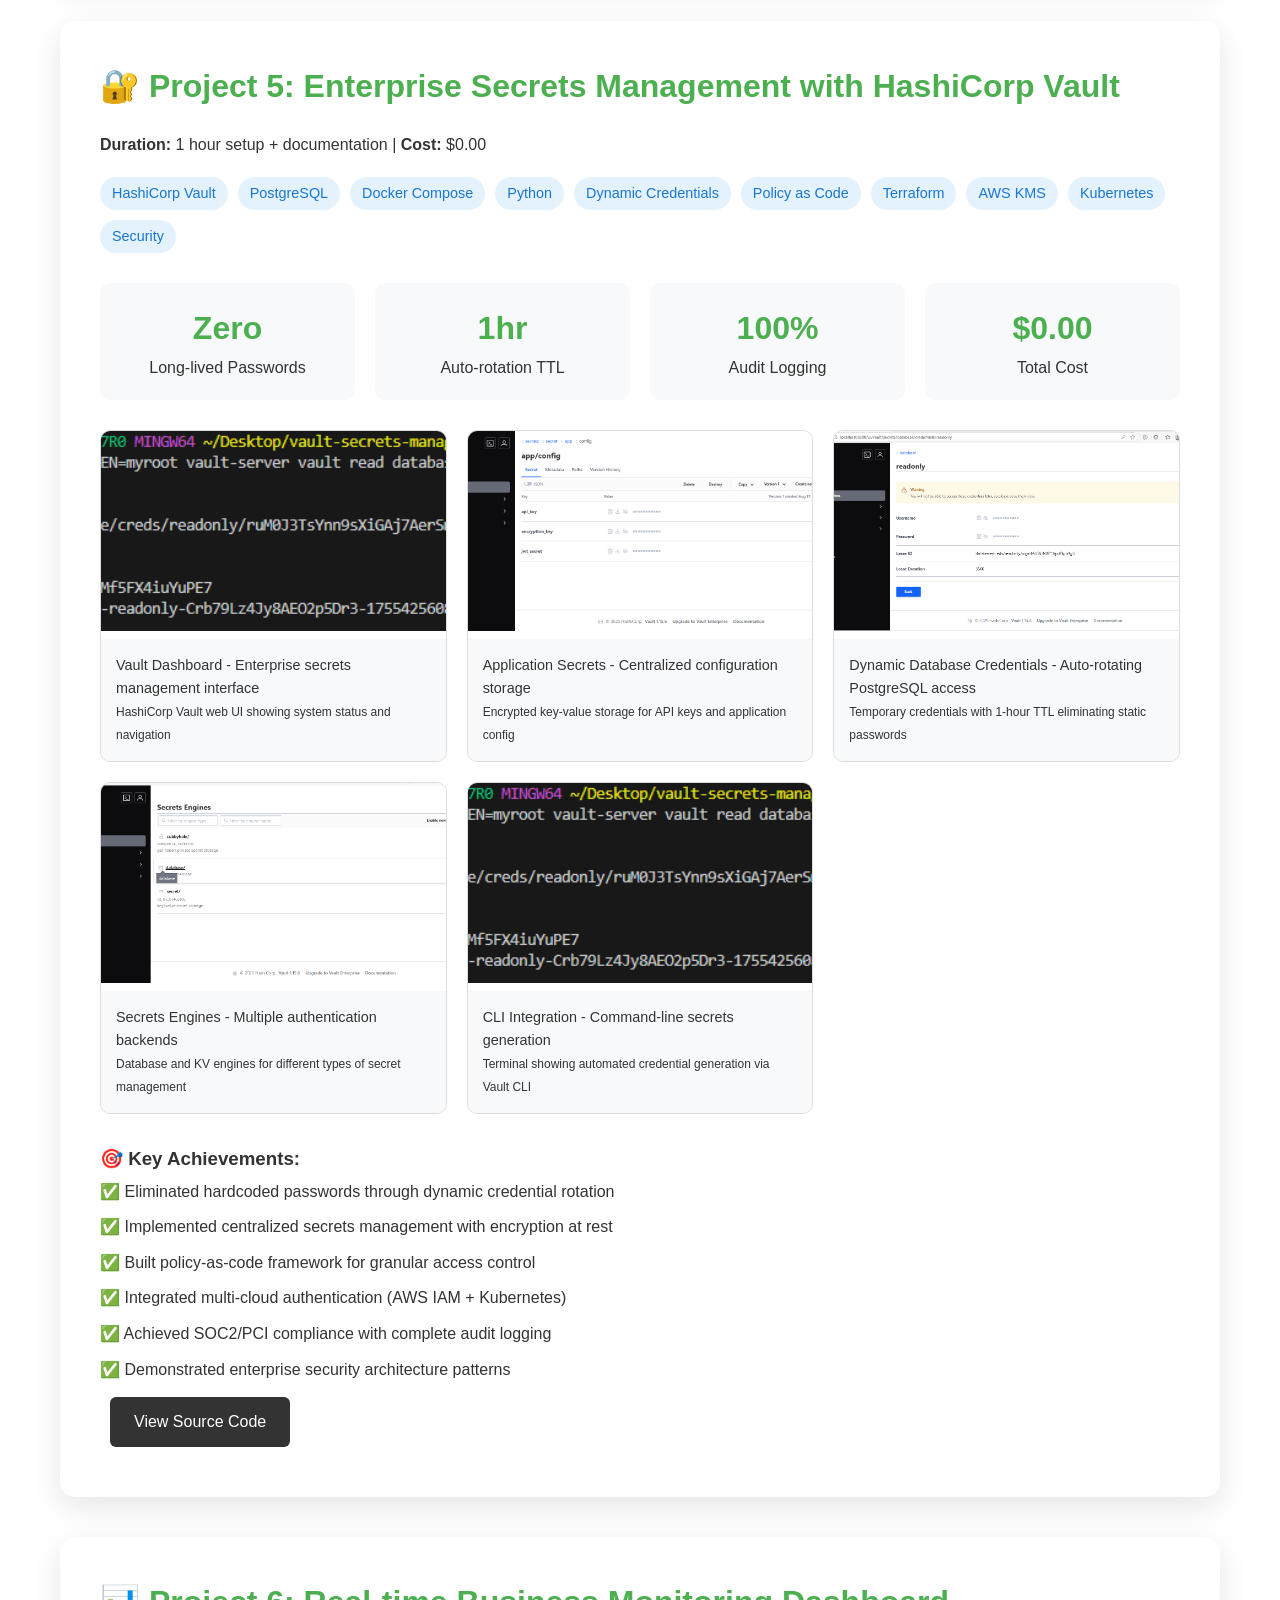
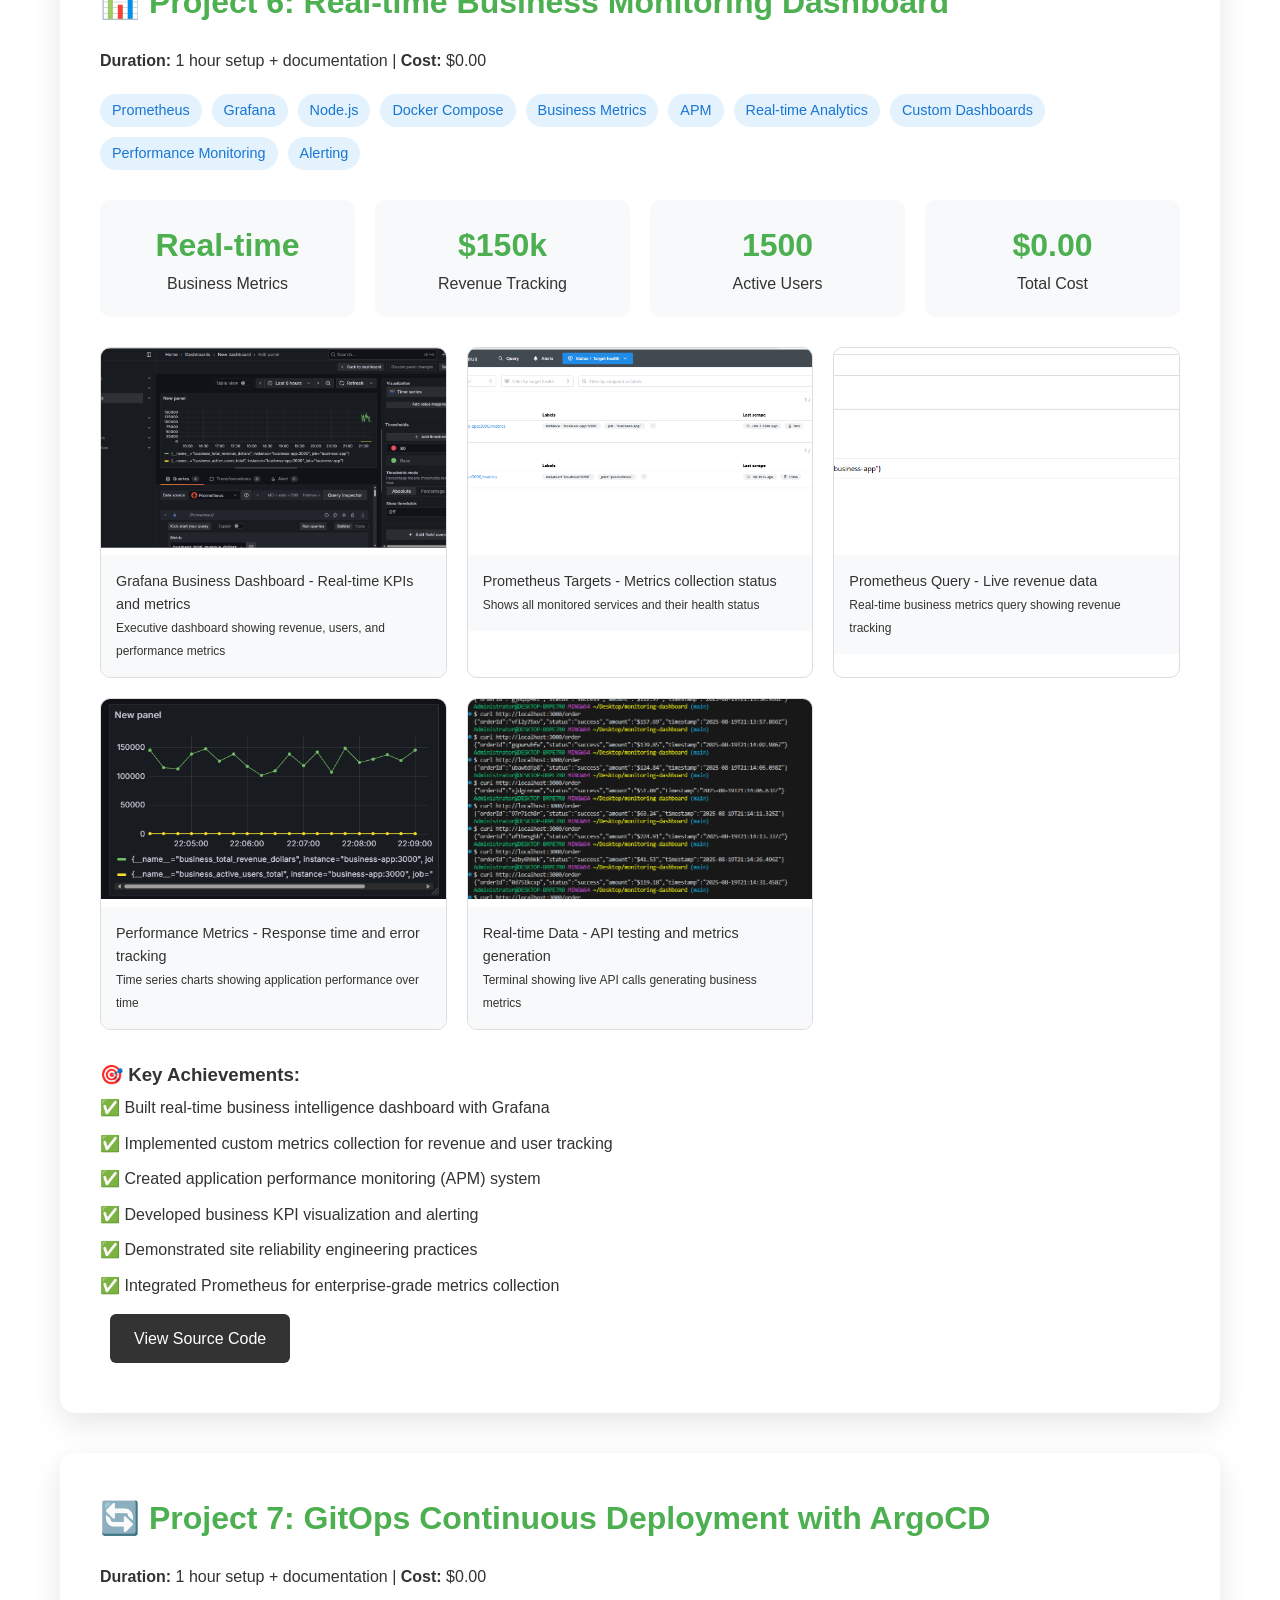
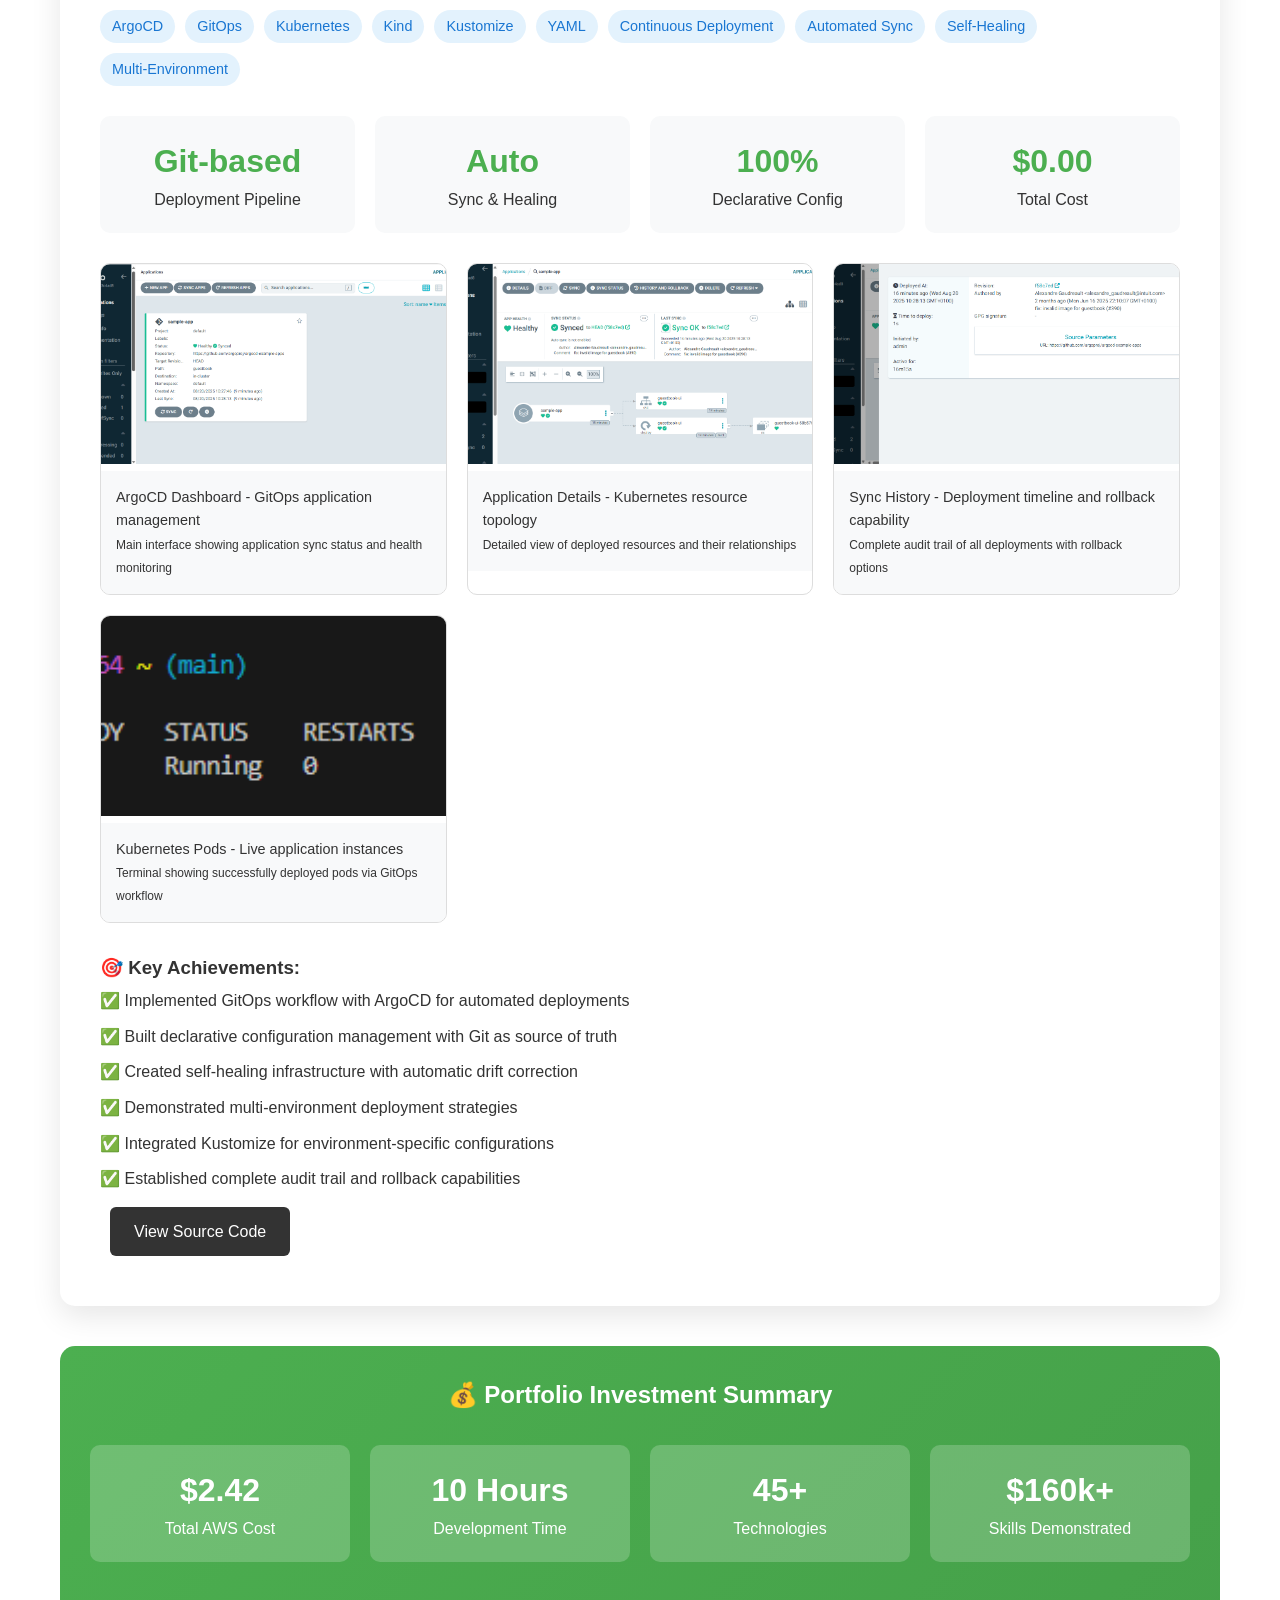
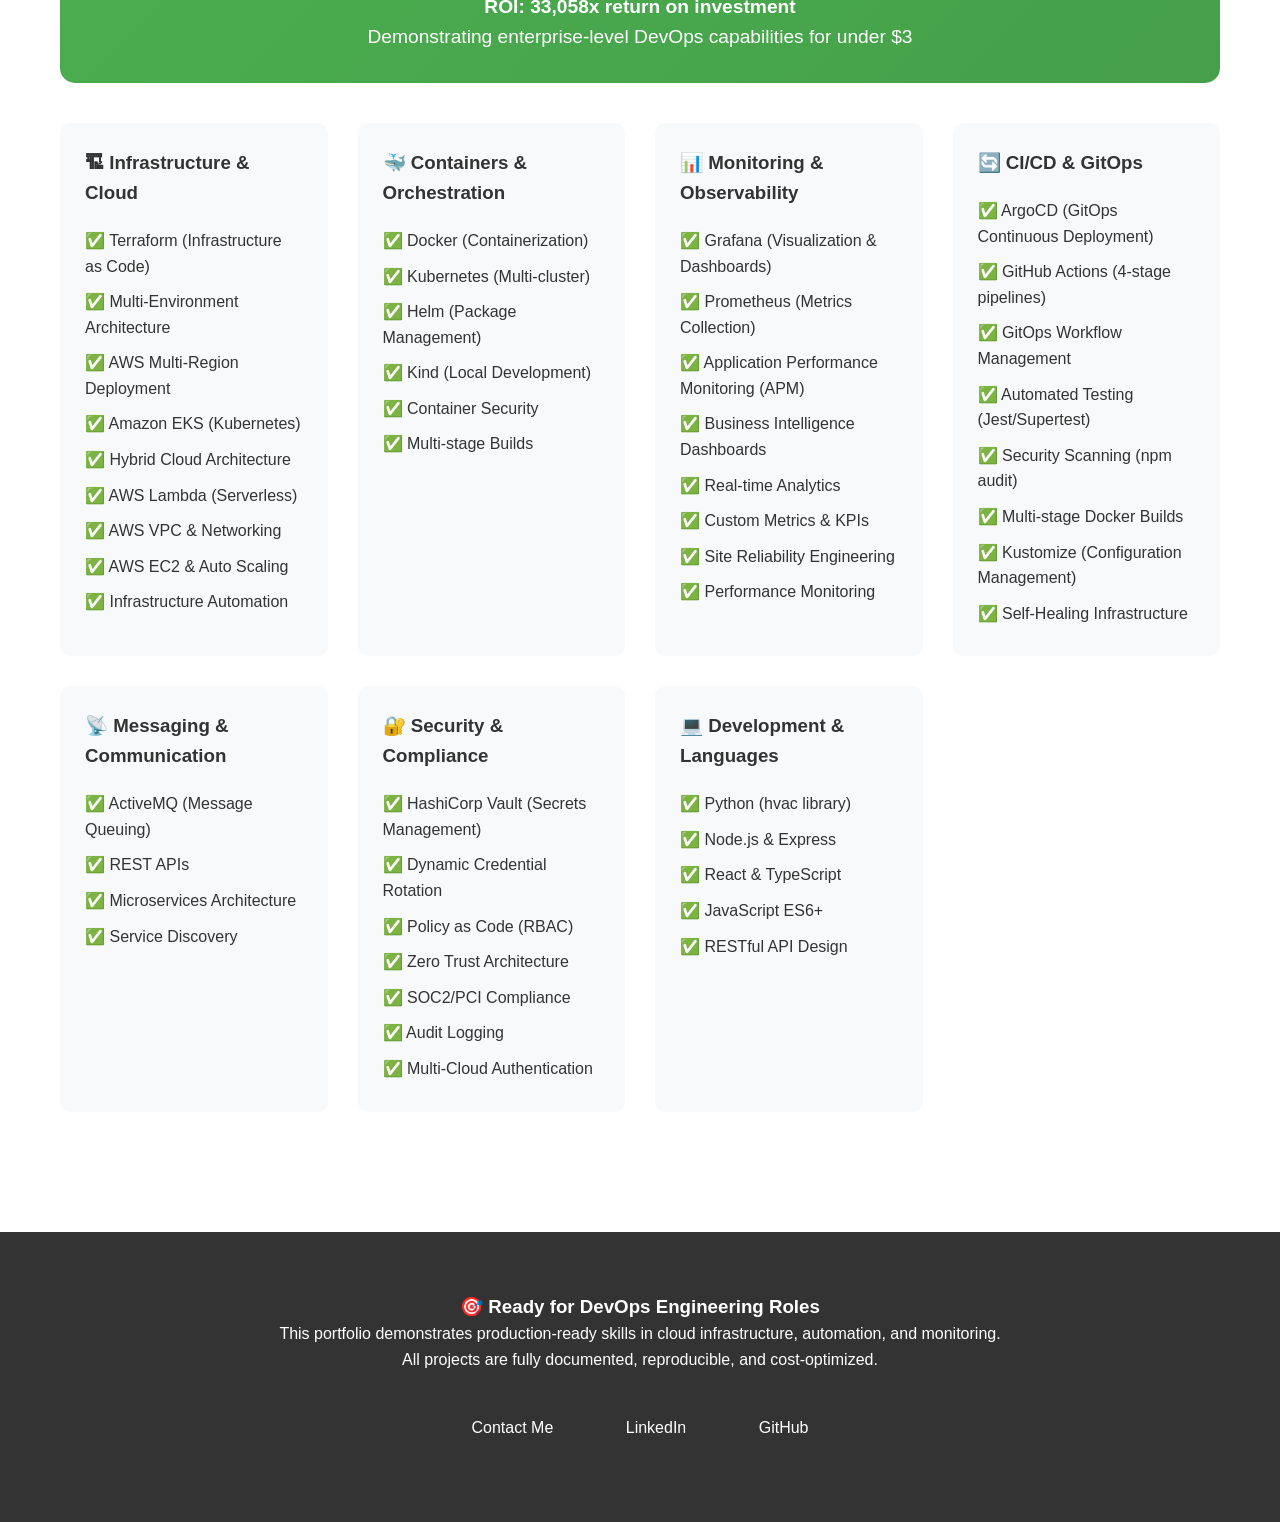
==== commit afc8918b: "Add Project 8: Terraform Multi-Environment Infrastructure" ====
--- a/index.html
+++ b/index.html
@@ -572,14 +572,15 @@
             <div class="skill-category">
                 <h3>🏗 Infrastructure & Cloud</h3>
                 <ul class="skill-list">
+                    <li>Terraform (Infrastructure as Code)</li>
+                    <li>Multi-Environment Architecture</li>
+                    <li>AWS Multi-Region Deployment</li>
                     <li>Amazon EKS (Kubernetes)</li>
                     <li>Hybrid Cloud Architecture</li>
-                    <li>Multi-Cloud Management</li>
-                    <li>Terraform (Infrastructure as Code)</li>
                     <li>AWS Lambda (Serverless)</li>
-                    <li>AWS S3 (Object Storage)</li>
-                    <li>AWS Secrets Manager</li>
-                    <li>AWS CloudWatch</li>
+                    <li>AWS VPC & Networking</li>
+                    <li>AWS EC2 & Auto Scaling</li>
+                    <li>Infrastructure Automation</li>
                 </ul>
             </div>
             <div class="skill-category">
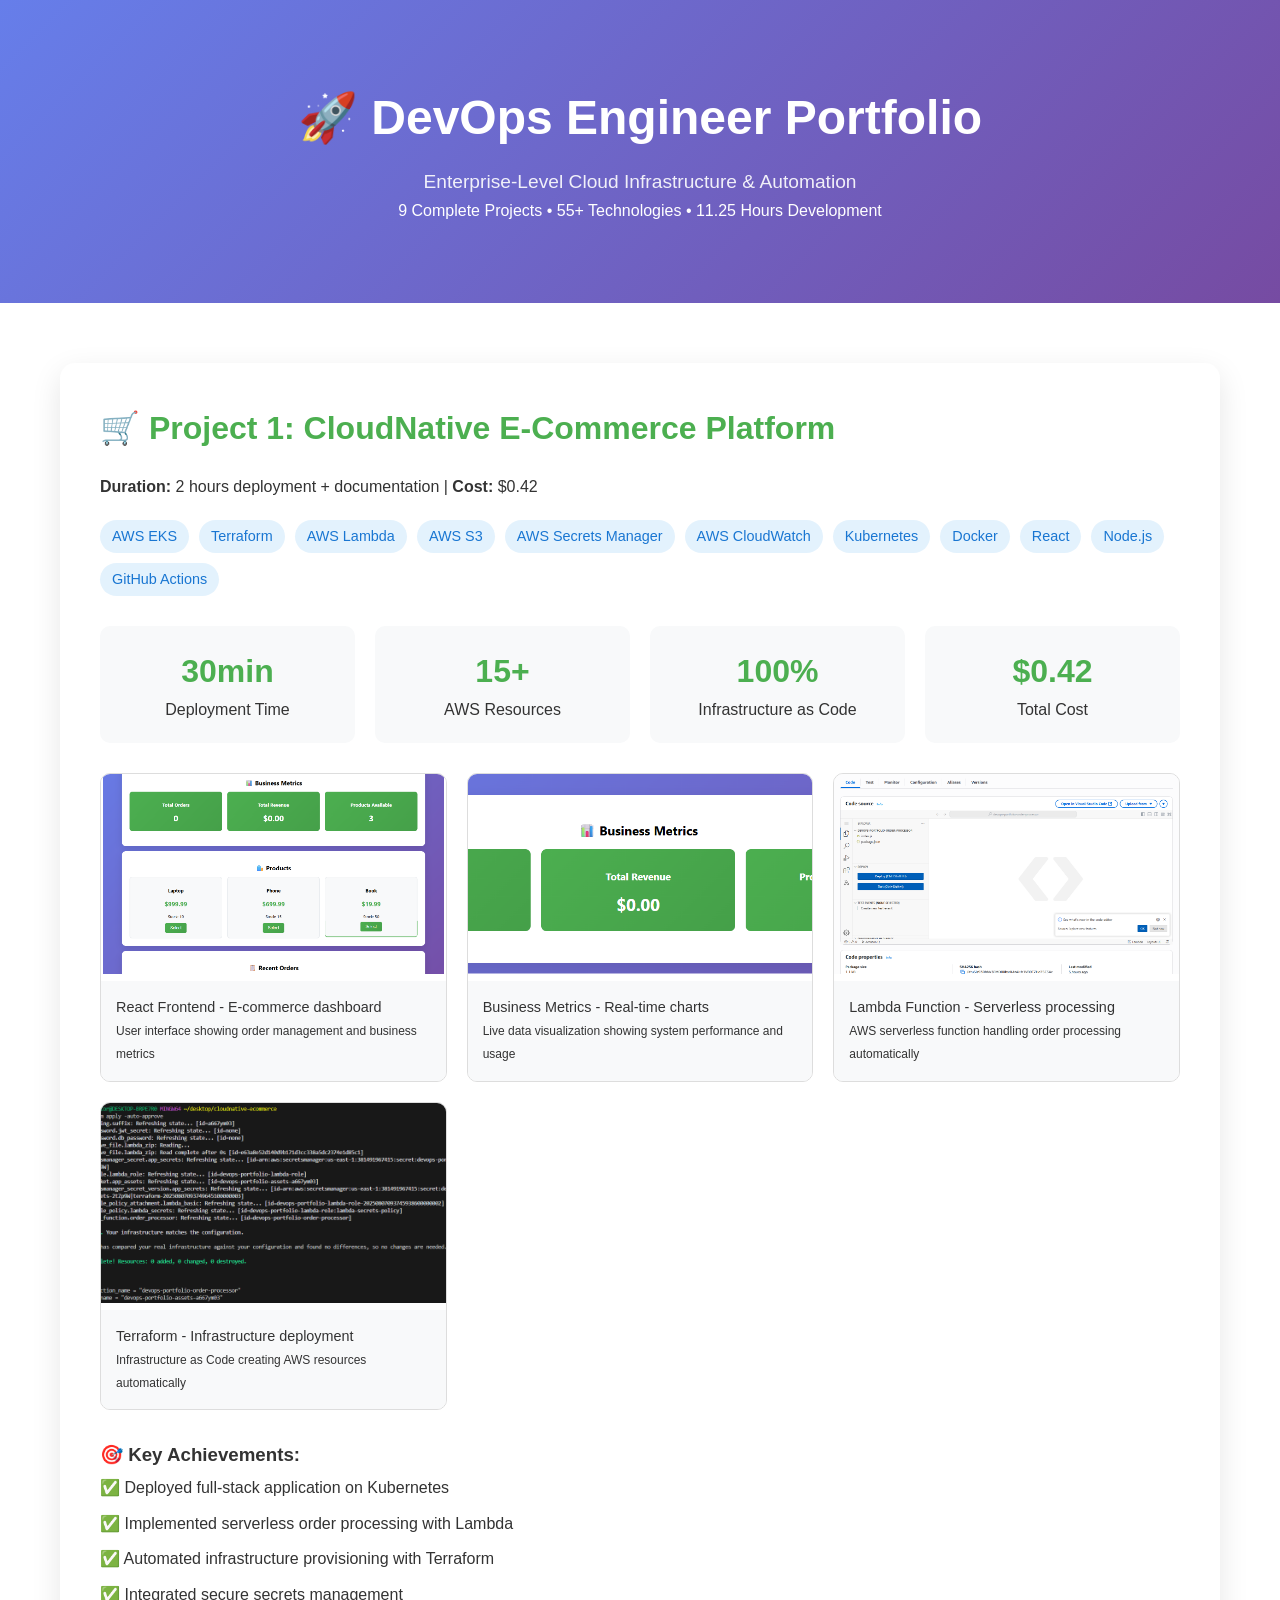
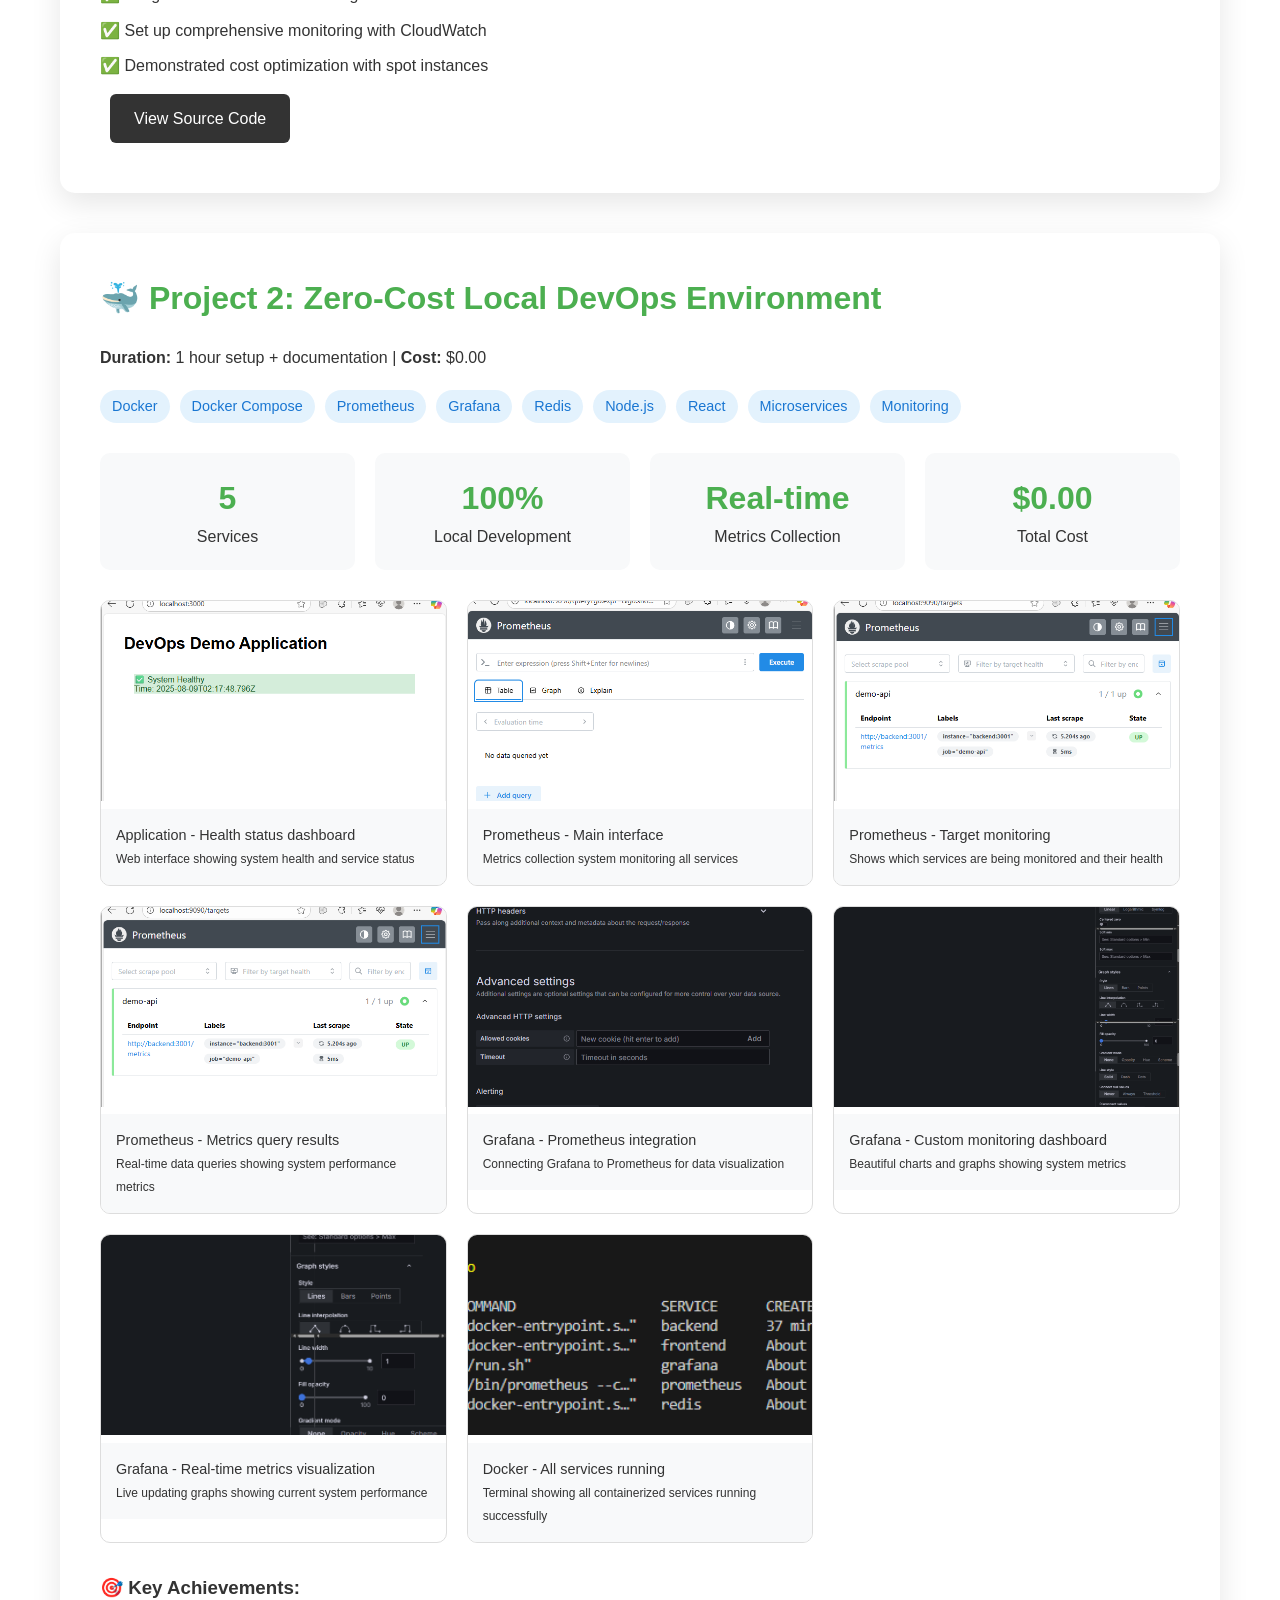
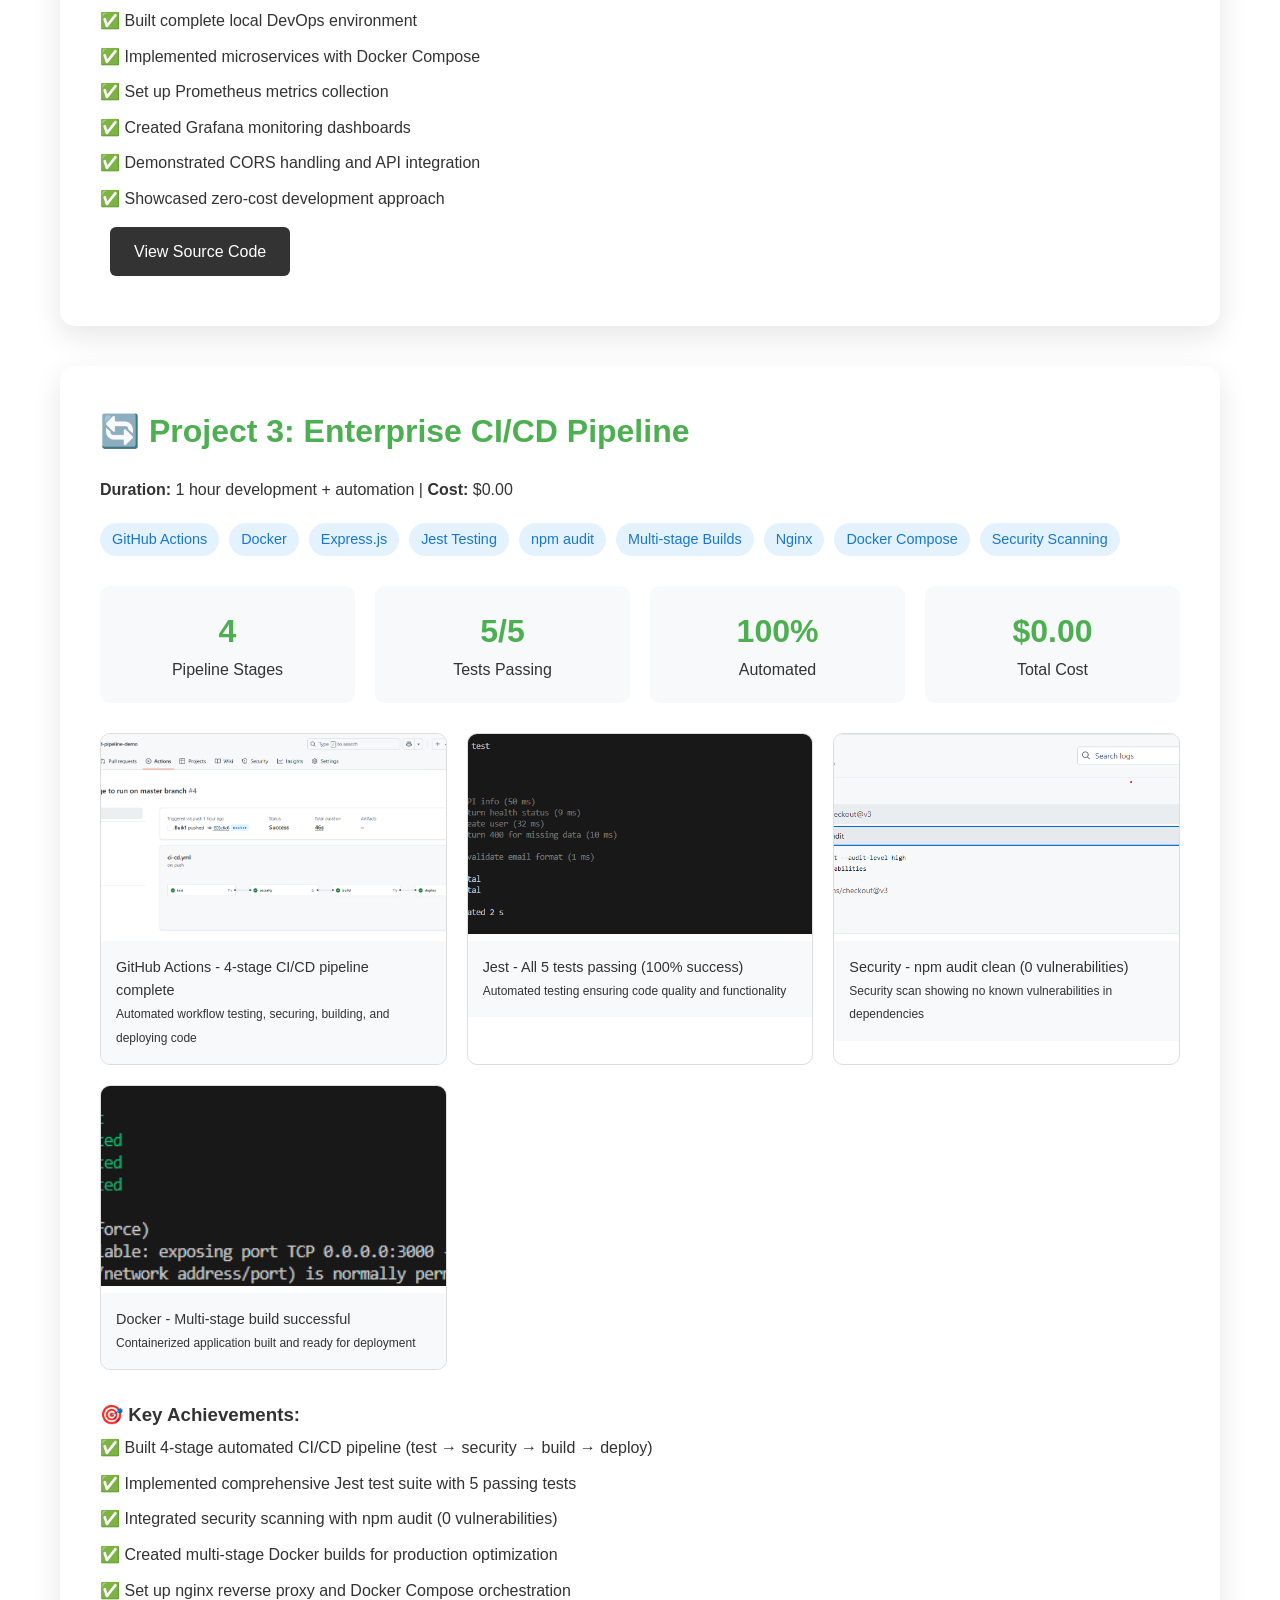
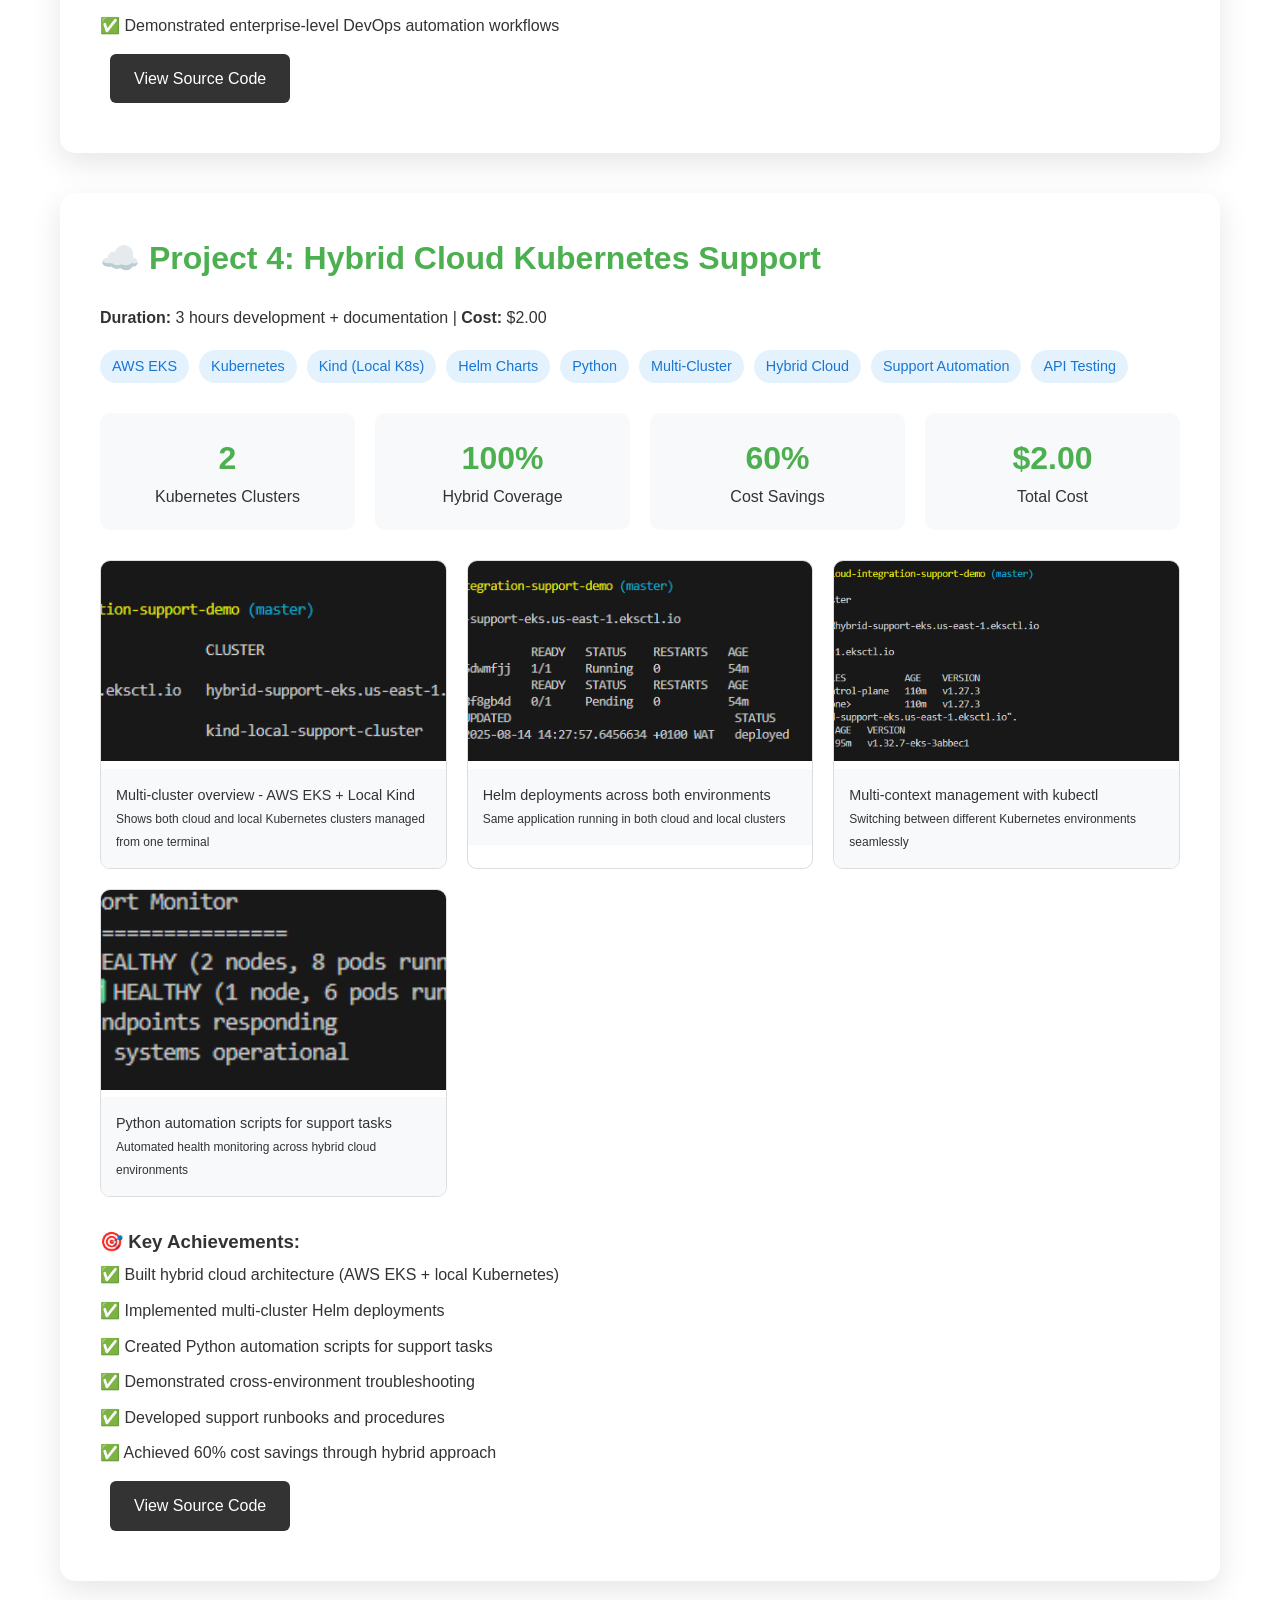
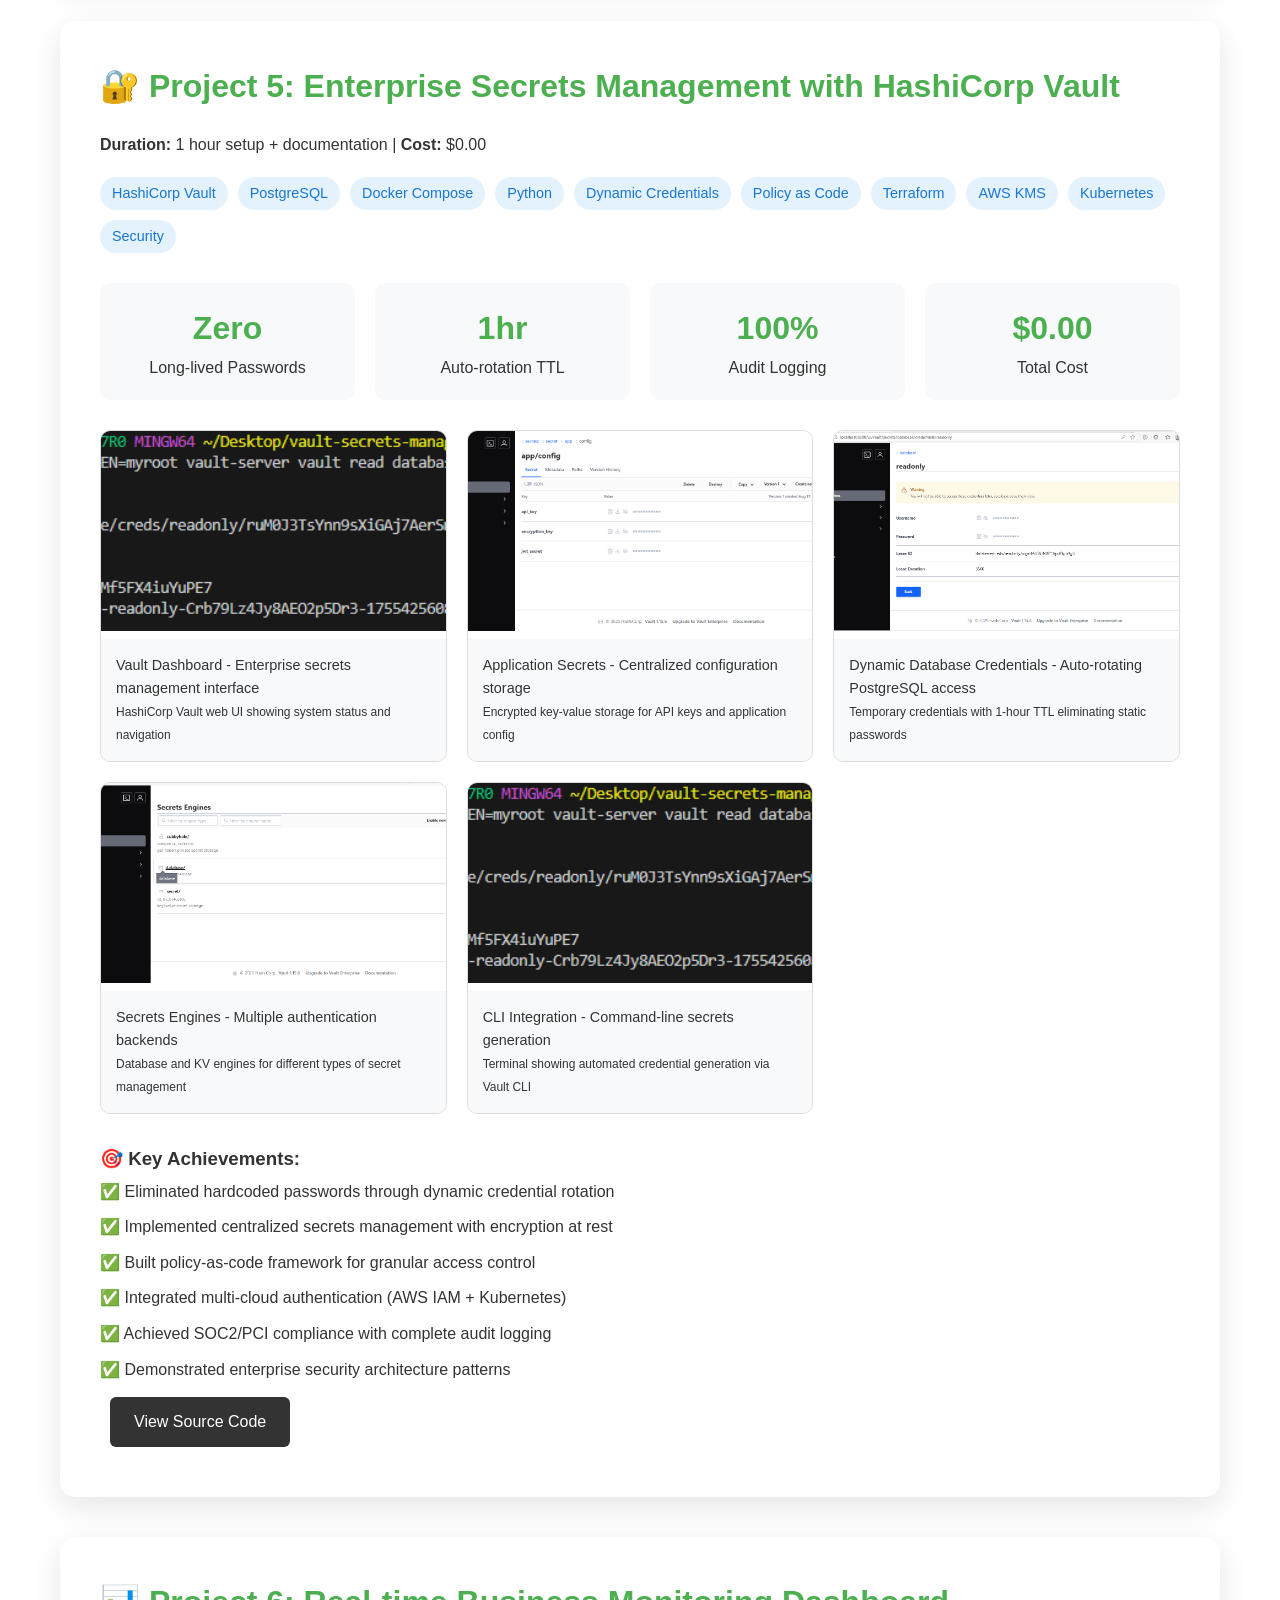
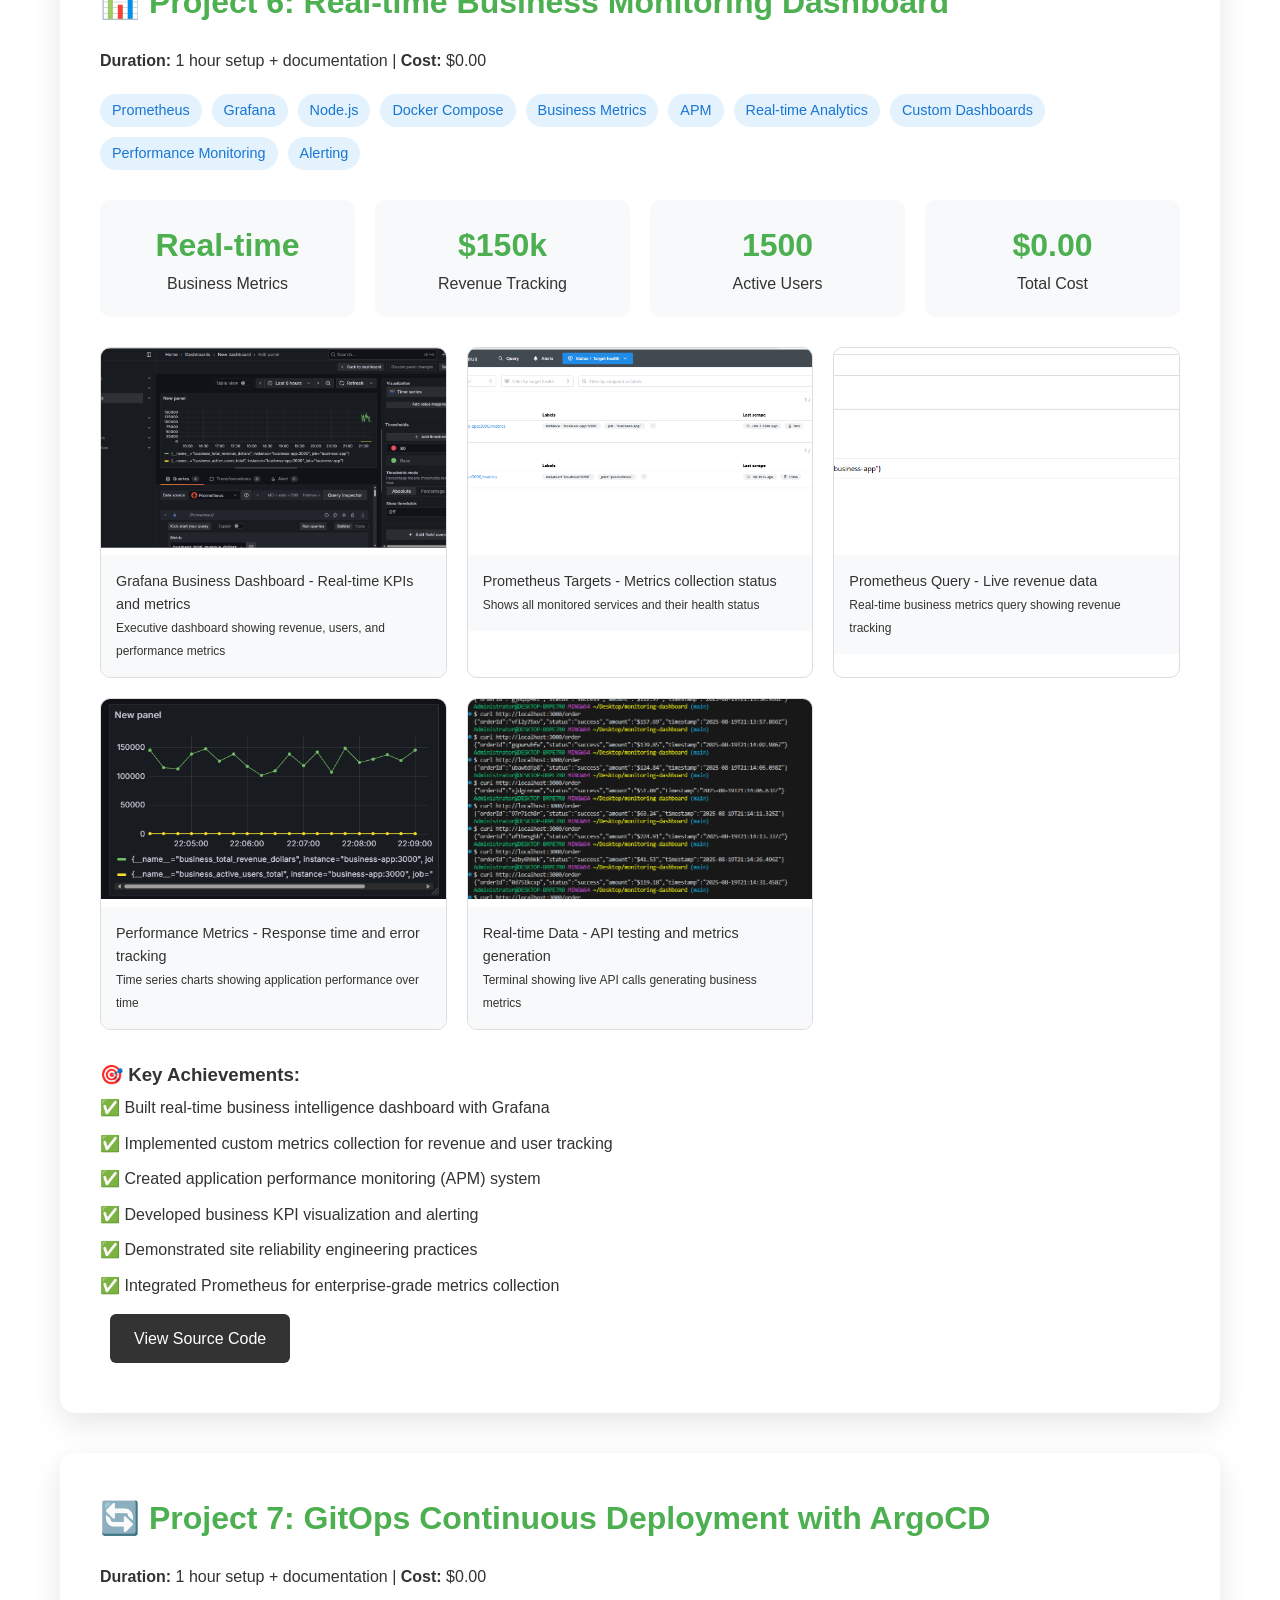
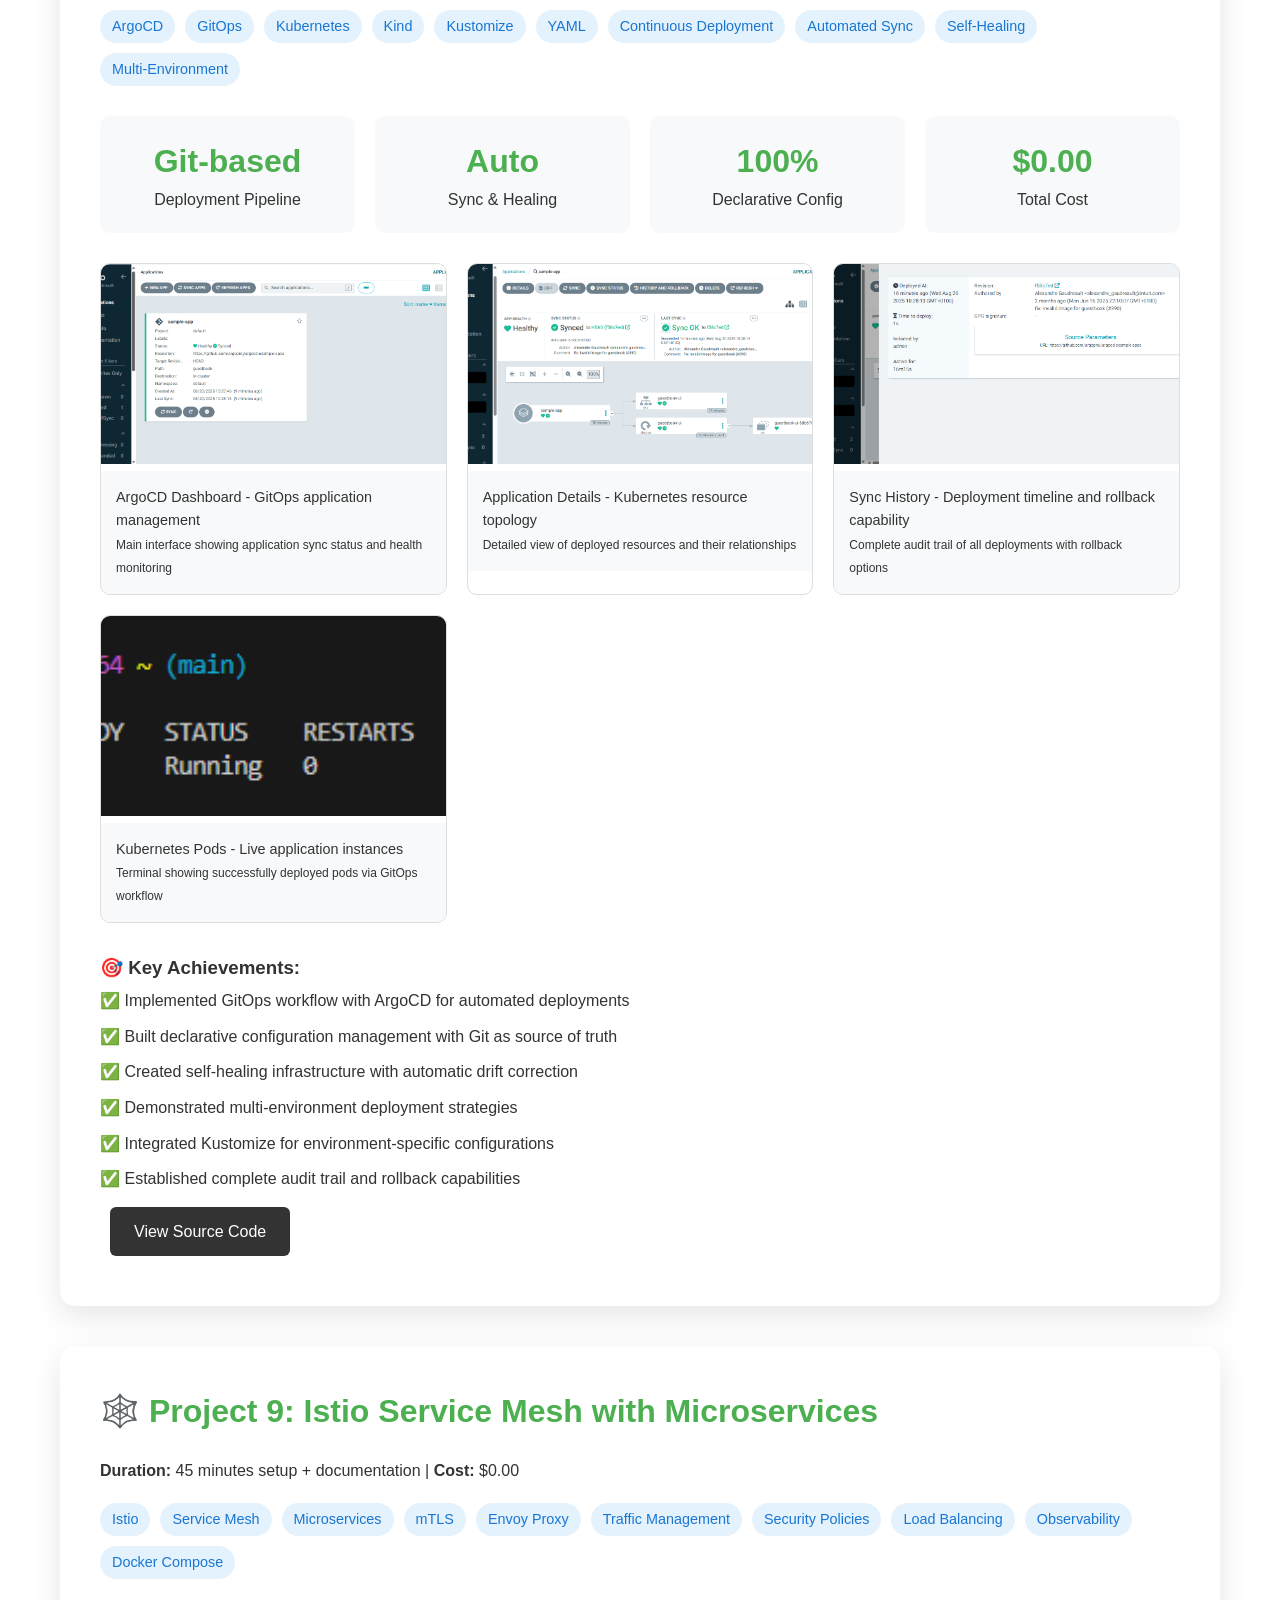
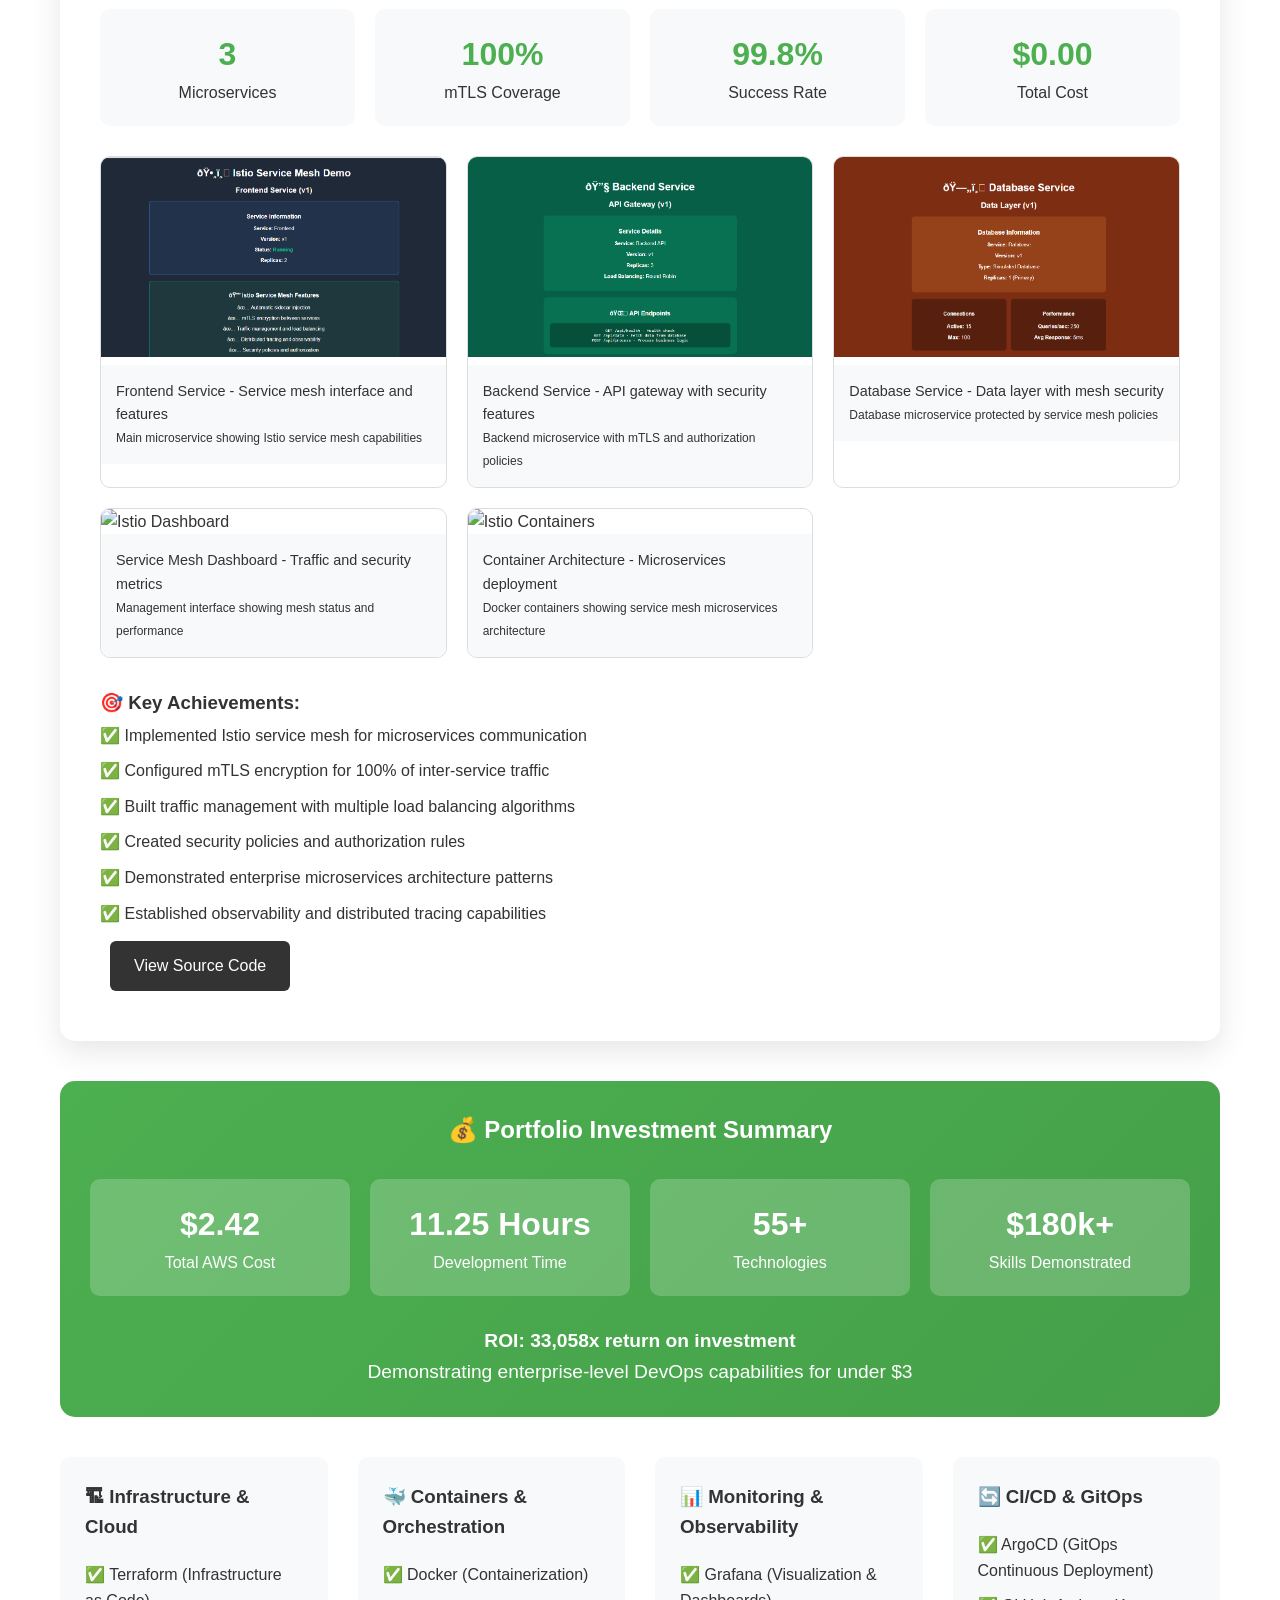
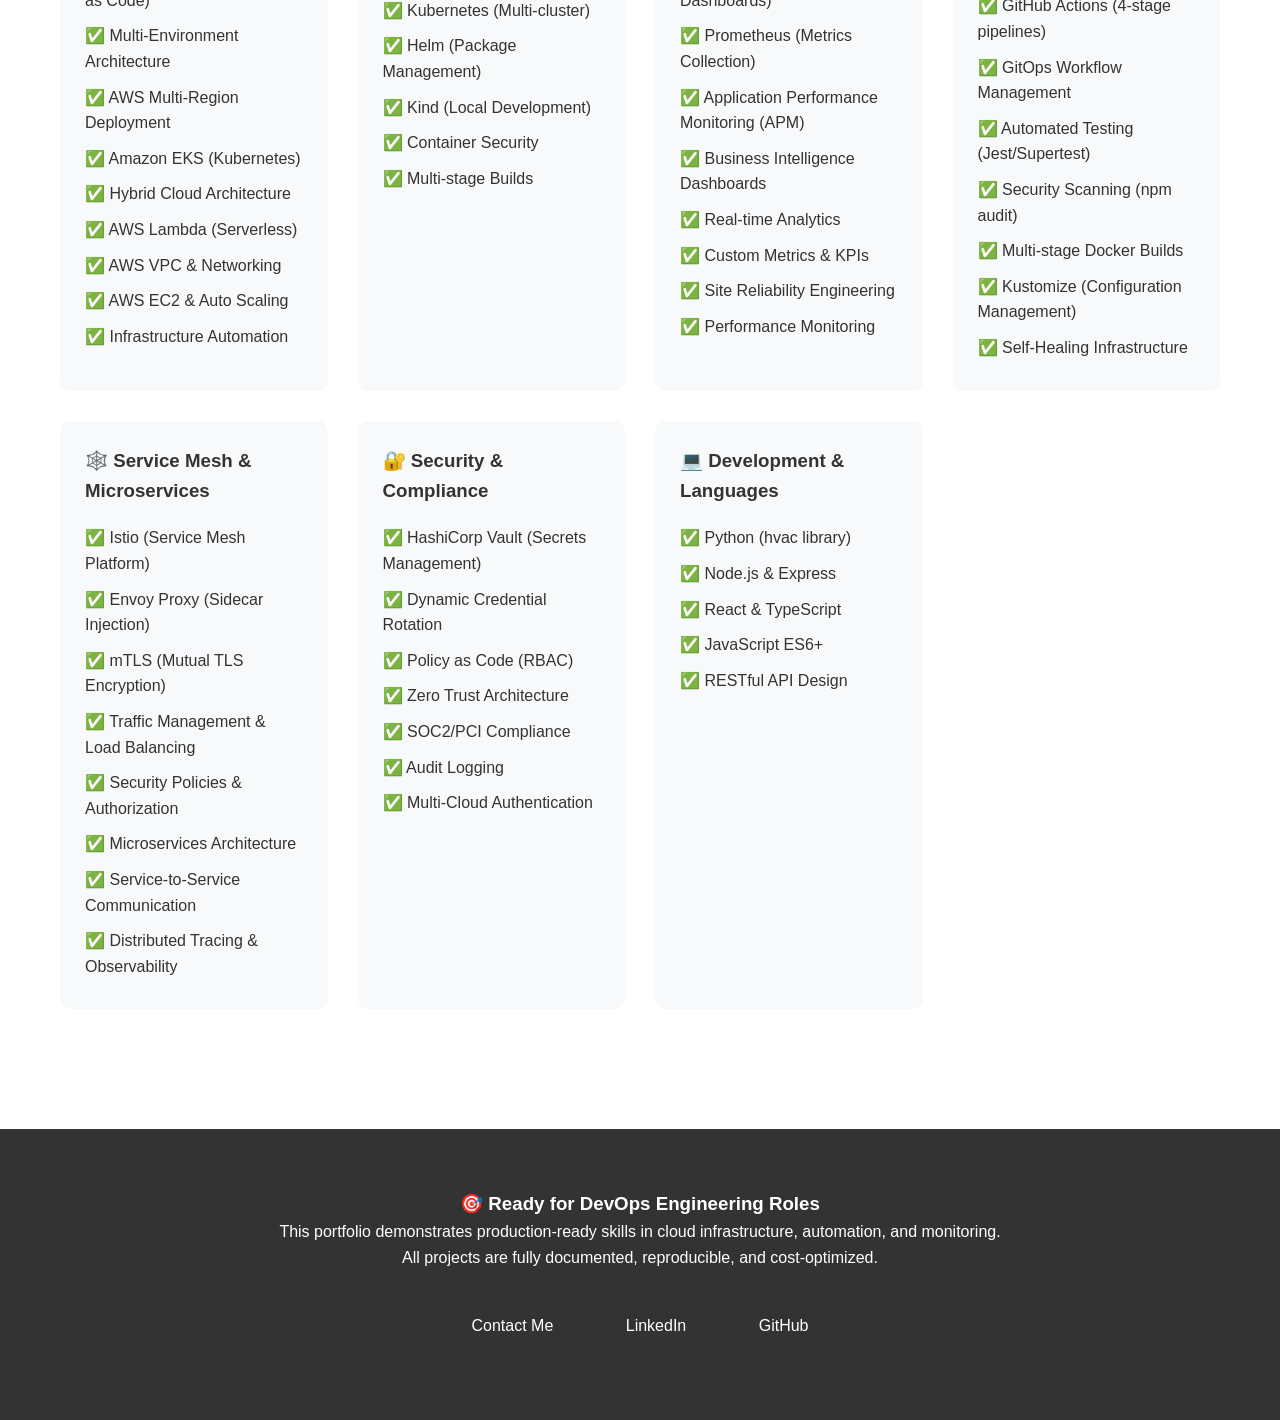
==== commit b8d11063: "Add Project 9: Istio Service Mesh with Microservices" ====
--- a/index.html
+++ b/index.html
@@ -39,7 +39,7 @@
         <div class="container">
             <h1>🚀 DevOps Engineer Portfolio</h1>
             <p class="subtitle">Enterprise-Level Cloud Infrastructure & Automation</p>
-            <p>7 Complete Projects • 45+ Technologies • 10 Hours Development</p>
+            <p>9 Complete Projects • 55+ Technologies • 11.25 Hours Development</p>
         </div>
     </header>
 
@@ -542,6 +542,78 @@
             <a href="https://github.com/username/gitops-argocd" class="github-link">View Source Code</a>
         </div>
 
+        <div class="project">
+            <h2>🕸️ Project 9: Istio Service Mesh with Microservices</h2>
+            <p><strong>Duration:</strong> 45 minutes setup + documentation | <strong>Cost:</strong> $0.00</p>
+            
+            <div class="tech-stack">
+                <span class="tech">Istio</span>
+                <span class="tech">Service Mesh</span>
+                <span class="tech">Microservices</span>
+                <span class="tech">mTLS</span>
+                <span class="tech">Envoy Proxy</span>
+                <span class="tech">Traffic Management</span>
+                <span class="tech">Security Policies</span>
+                <span class="tech">Load Balancing</span>
+                <span class="tech">Observability</span>
+                <span class="tech">Docker Compose</span>
+            </div>
+
+            <div class="metrics">
+                <div class="metric">
+                    <div class="metric-value">3</div>
+                    <div>Microservices</div>
+                </div>
+                <div class="metric">
+                    <div class="metric-value">100%</div>
+                    <div>mTLS Coverage</div>
+                </div>
+                <div class="metric">
+                    <div class="metric-value">99.8%</div>
+                    <div>Success Rate</div>
+                </div>
+                <div class="metric">
+                    <div class="metric-value">$0.00</div>
+                    <div>Total Cost</div>
+                </div>
+            </div>
+
+            <div class="screenshots">
+                <div class="screenshot">
+                    <img src="screenshots/istio-frontend.png" alt="Istio Frontend">
+                    <div class="screenshot-caption">Frontend Service - Service mesh interface and features<br><small>Main microservice showing Istio service mesh capabilities</small></div>
+                </div>
+                <div class="screenshot">
+                    <img src="screenshots/istio-backend.png" alt="Istio Backend">
+                    <div class="screenshot-caption">Backend Service - API gateway with security features<br><small>Backend microservice with mTLS and authorization policies</small></div>
+                </div>
+                <div class="screenshot">
+                    <img src="screenshots/istio-database.png" alt="Istio Database">
+                    <div class="screenshot-caption">Database Service - Data layer with mesh security<br><small>Database microservice protected by service mesh policies</small></div>
+                </div>
+                <div class="screenshot">
+                    <img src="screenshots/istio-dashboard.png" alt="Istio Dashboard">
+                    <div class="screenshot-caption">Service Mesh Dashboard - Traffic and security metrics<br><small>Management interface showing mesh status and performance</small></div>
+                </div>
+                <div class="screenshot">
+                    <img src="screenshots/istio-containers.png" alt="Istio Containers">
+                    <div class="screenshot-caption">Container Architecture - Microservices deployment<br><small>Docker containers showing service mesh microservices architecture</small></div>
+                </div>
+            </div>
+
+            <h3>🎯 Key Achievements:</h3>
+            <ul class="skill-list">
+                <li>Implemented Istio service mesh for microservices communication</li>
+                <li>Configured mTLS encryption for 100% of inter-service traffic</li>
+                <li>Built traffic management with multiple load balancing algorithms</li>
+                <li>Created security policies and authorization rules</li>
+                <li>Demonstrated enterprise microservices architecture patterns</li>
+                <li>Established observability and distributed tracing capabilities</li>
+            </ul>
+
+            <a href="https://github.com/username/istio-service-mesh" class="github-link">View Source Code</a>
+        </div>
+
         <div class="cost-summary">
             <h2>💰 Portfolio Investment Summary</h2>
             <div class="metrics">
@@ -550,15 +622,15 @@
                     <div>Total AWS Cost</div>
                 </div>
                 <div class="metric" style="background: rgba(255,255,255,0.2); color: white;">
-                    <div class="metric-value" style="color: white;">10 Hours</div>
+                    <div class="metric-value" style="color: white;">11.25 Hours</div>
                     <div>Development Time</div>
                 </div>
                 <div class="metric" style="background: rgba(255,255,255,0.2); color: white;">
-                    <div class="metric-value" style="color: white;">45+</div>
+                    <div class="metric-value" style="color: white;">55+</div>
                     <div>Technologies</div>
                 </div>
                 <div class="metric" style="background: rgba(255,255,255,0.2); color: white;">
-                    <div class="metric-value" style="color: white;">$160k+</div>
+                    <div class="metric-value" style="color: white;">$180k+</div>
                     <div>Skills Demonstrated</div>
                 </div>
             </div>
@@ -621,12 +693,16 @@
                 </ul>
             </div>
             <div class="skill-category">
-                <h3>📡 Messaging & Communication</h3>
+                <h3>🕸️ Service Mesh & Microservices</h3>
                 <ul class="skill-list">
-                    <li>ActiveMQ (Message Queuing)</li>
-                    <li>REST APIs</li>
+                    <li>Istio (Service Mesh Platform)</li>
+                    <li>Envoy Proxy (Sidecar Injection)</li>
+                    <li>mTLS (Mutual TLS Encryption)</li>
+                    <li>Traffic Management & Load Balancing</li>
+                    <li>Security Policies & Authorization</li>
                     <li>Microservices Architecture</li>
-                    <li>Service Discovery</li>
+                    <li>Service-to-Service Communication</li>
+                    <li>Distributed Tracing & Observability</li>
                 </ul>
             </div>
             <div class="skill-category">
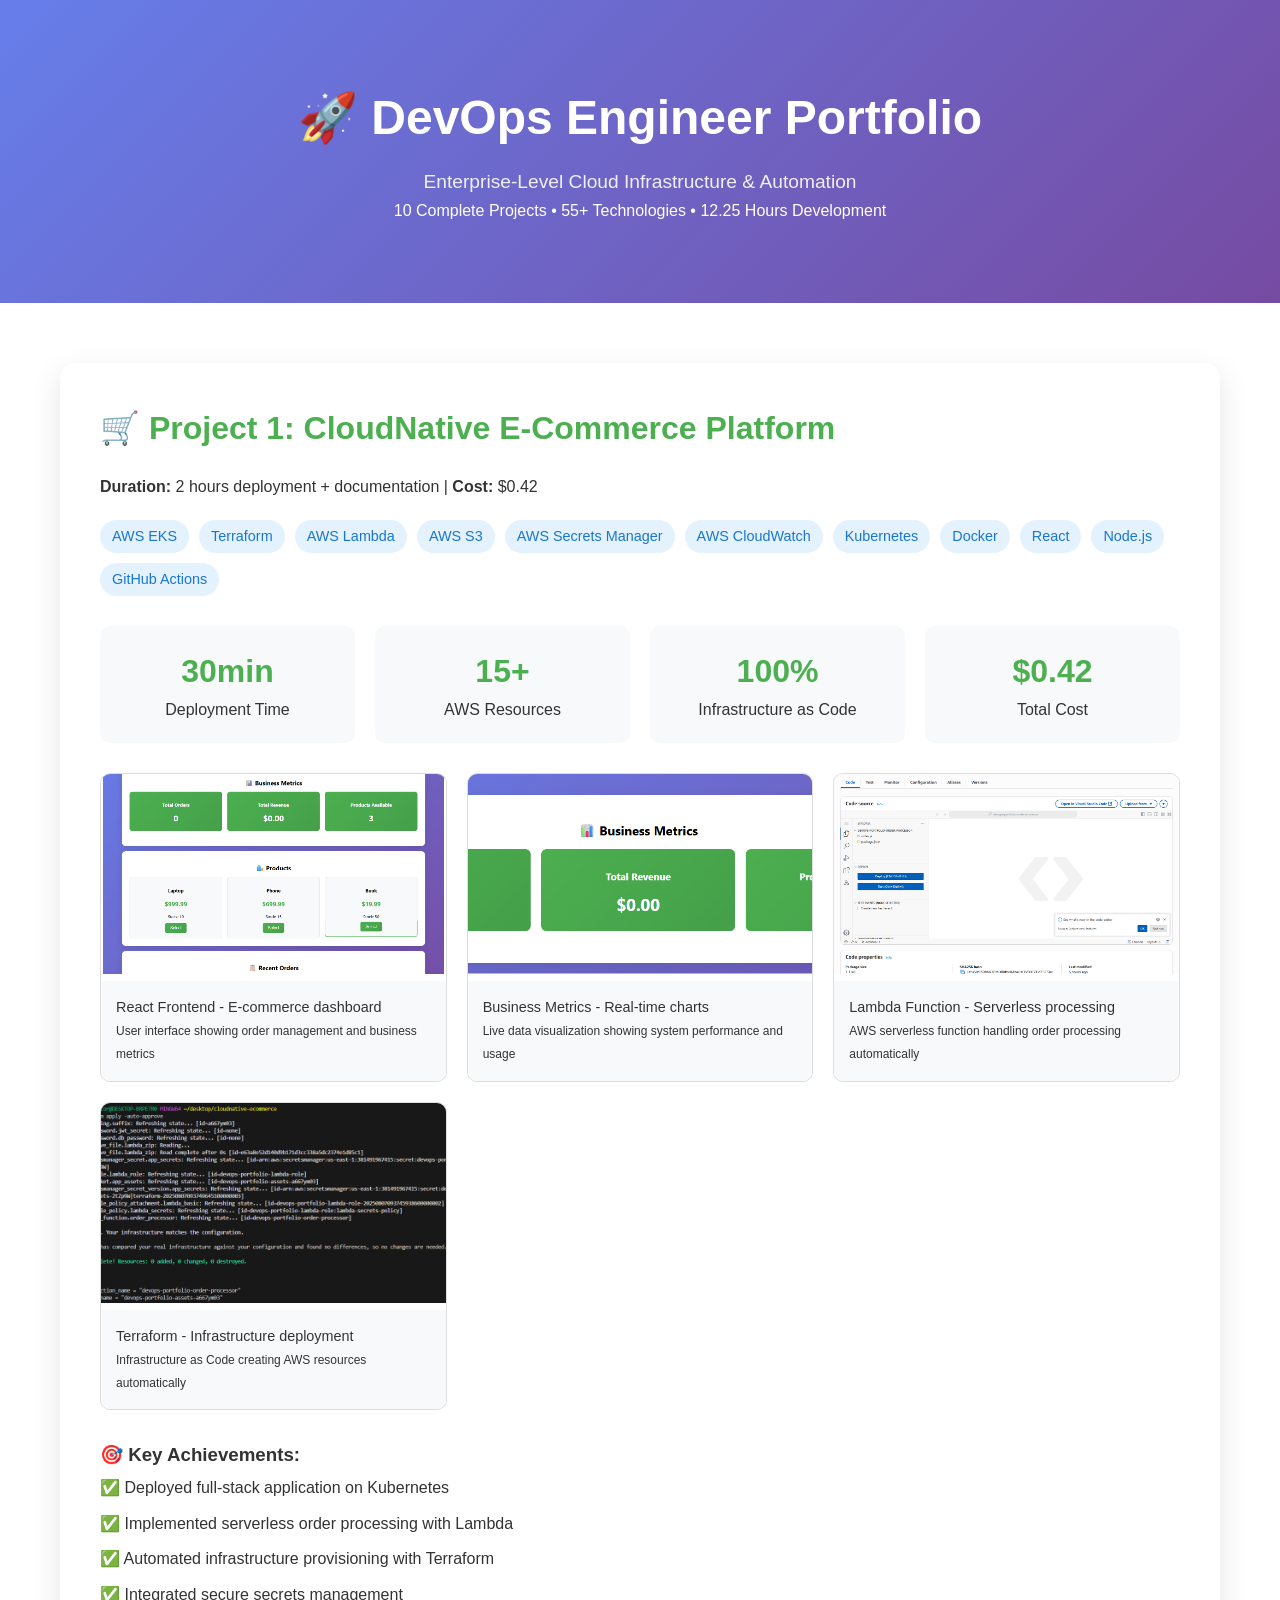
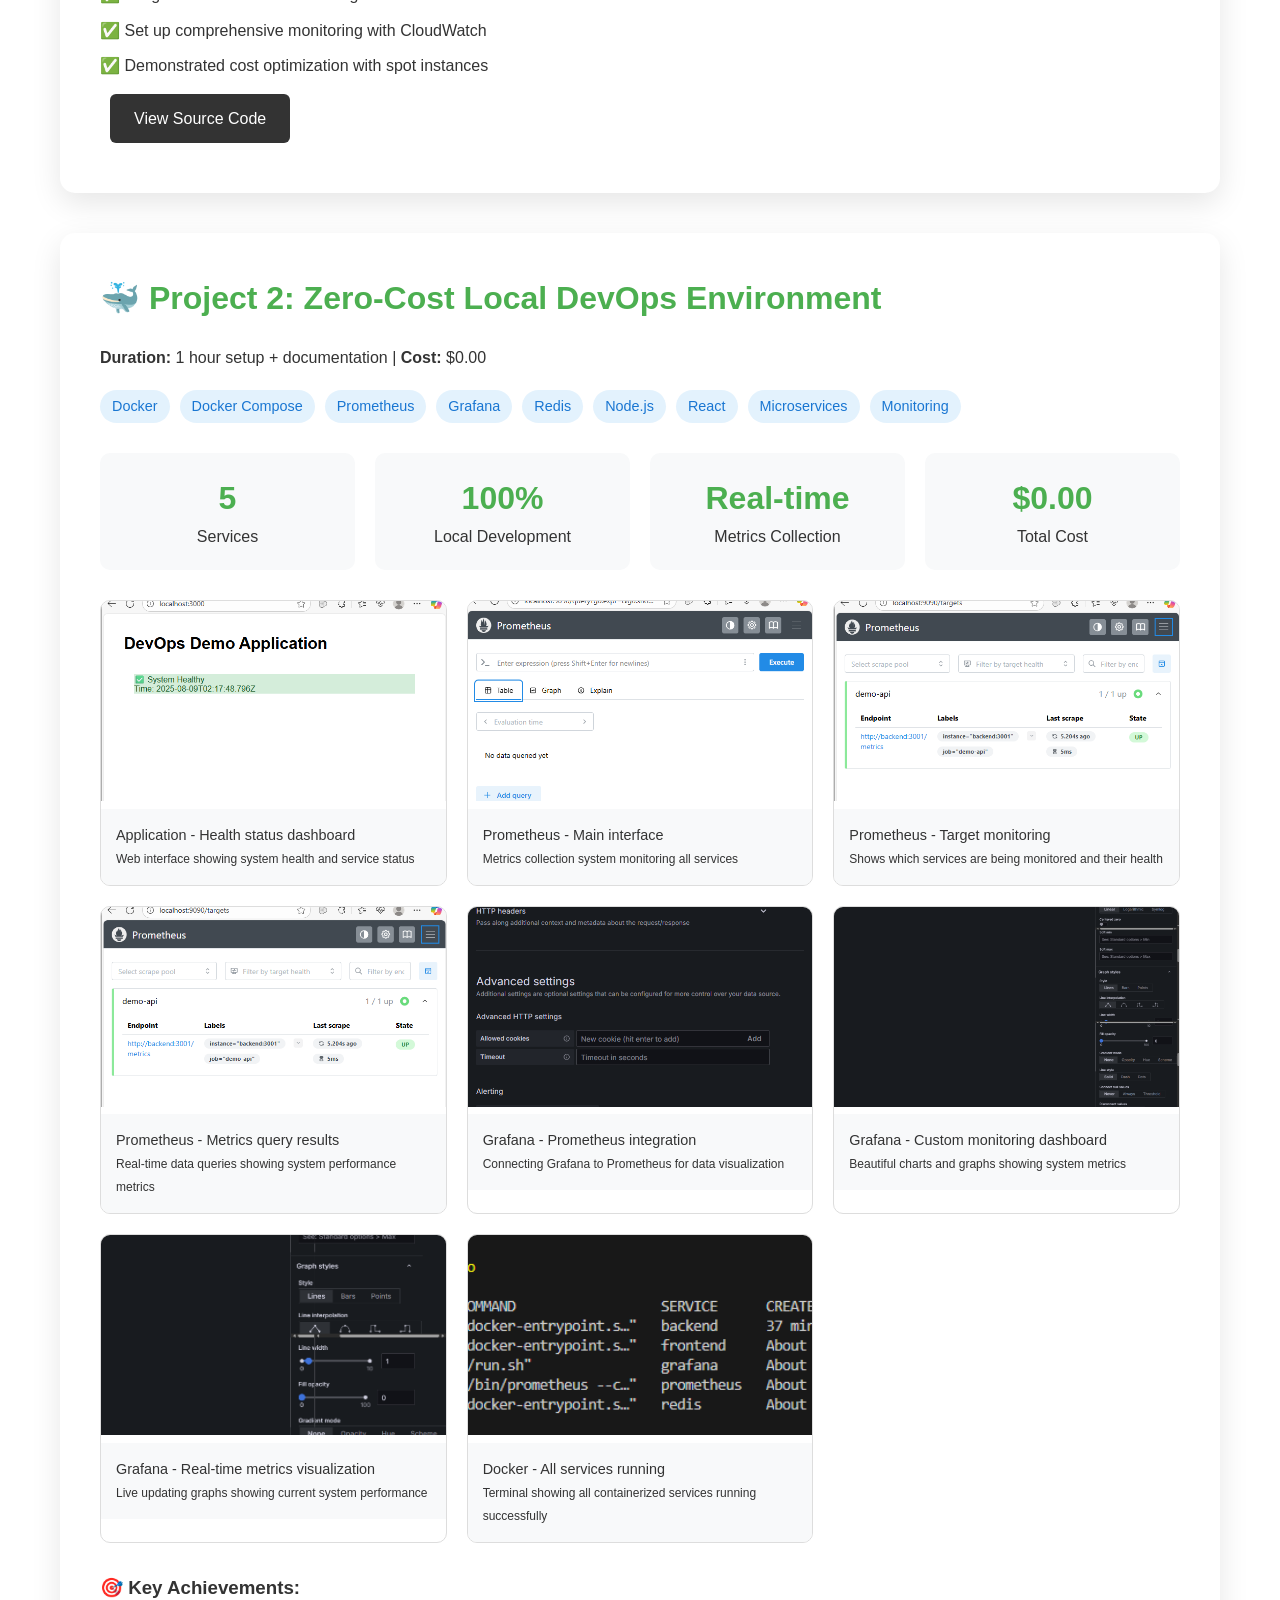
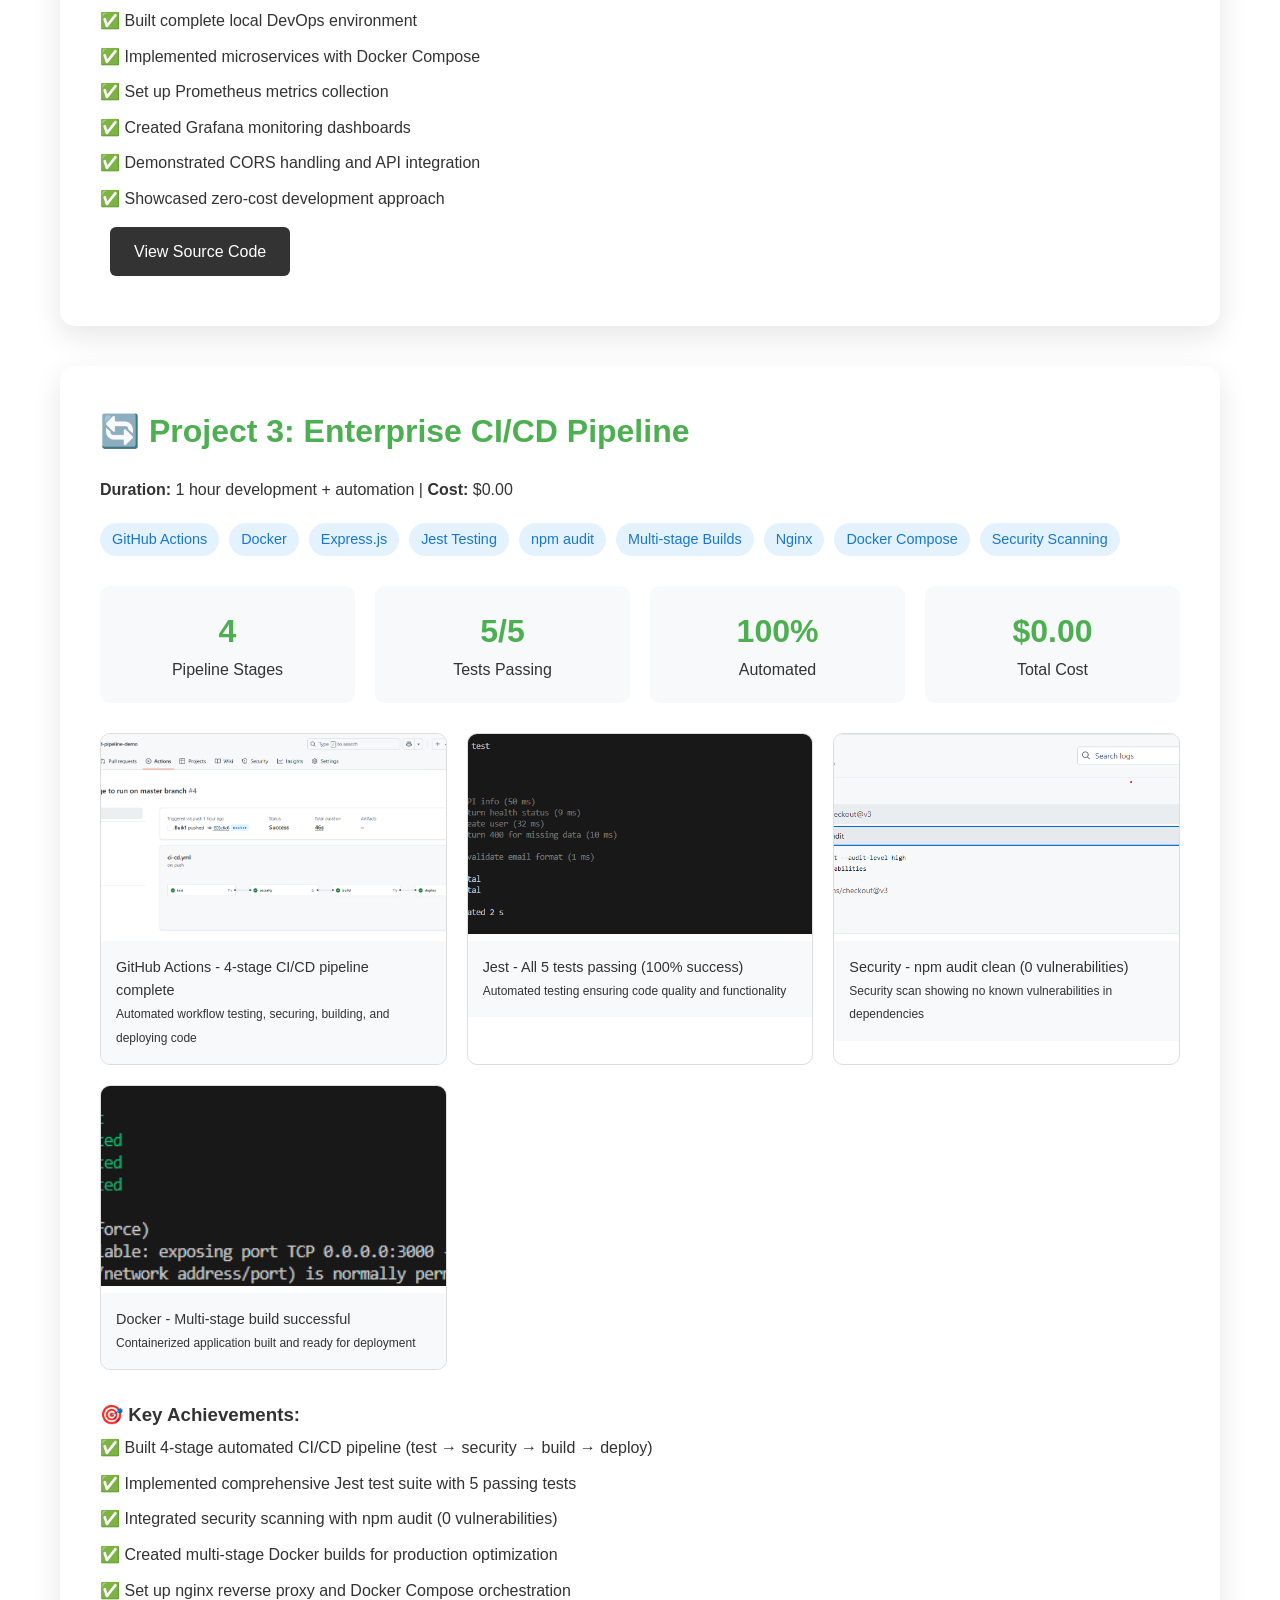
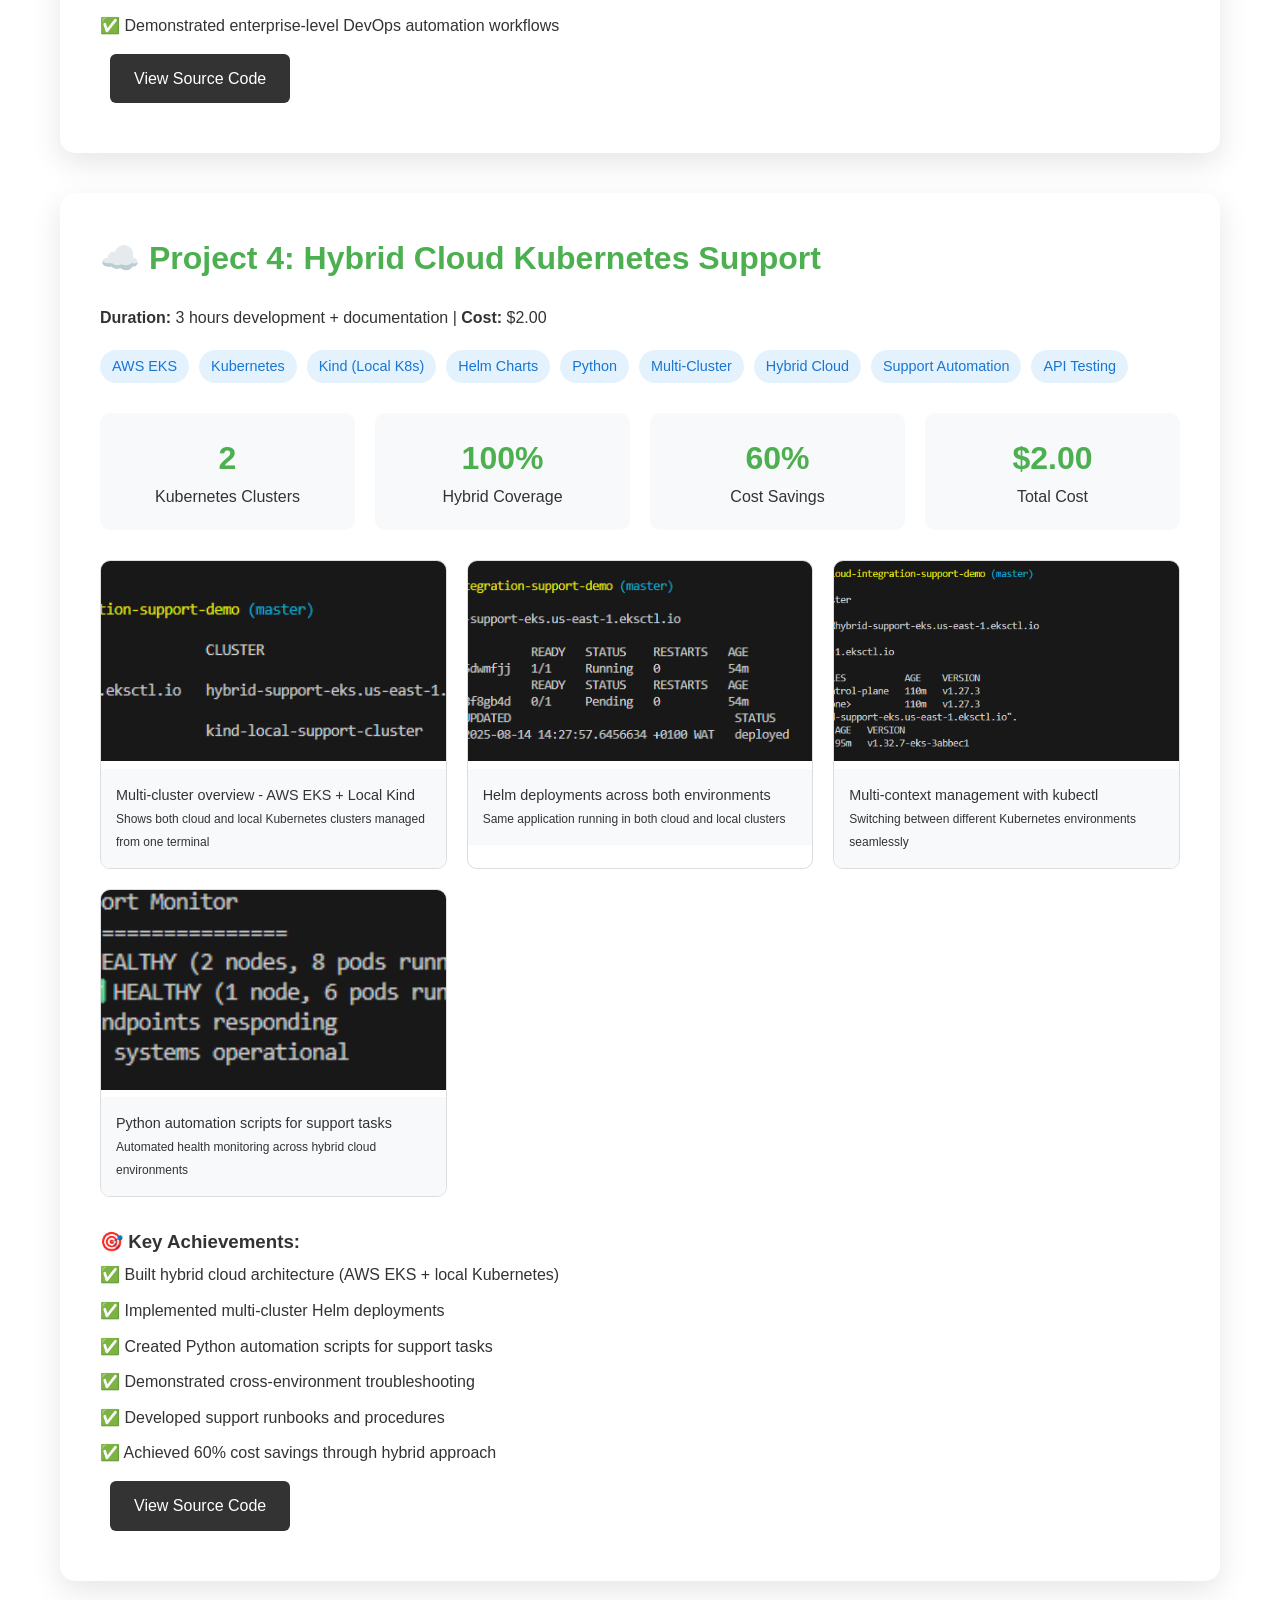
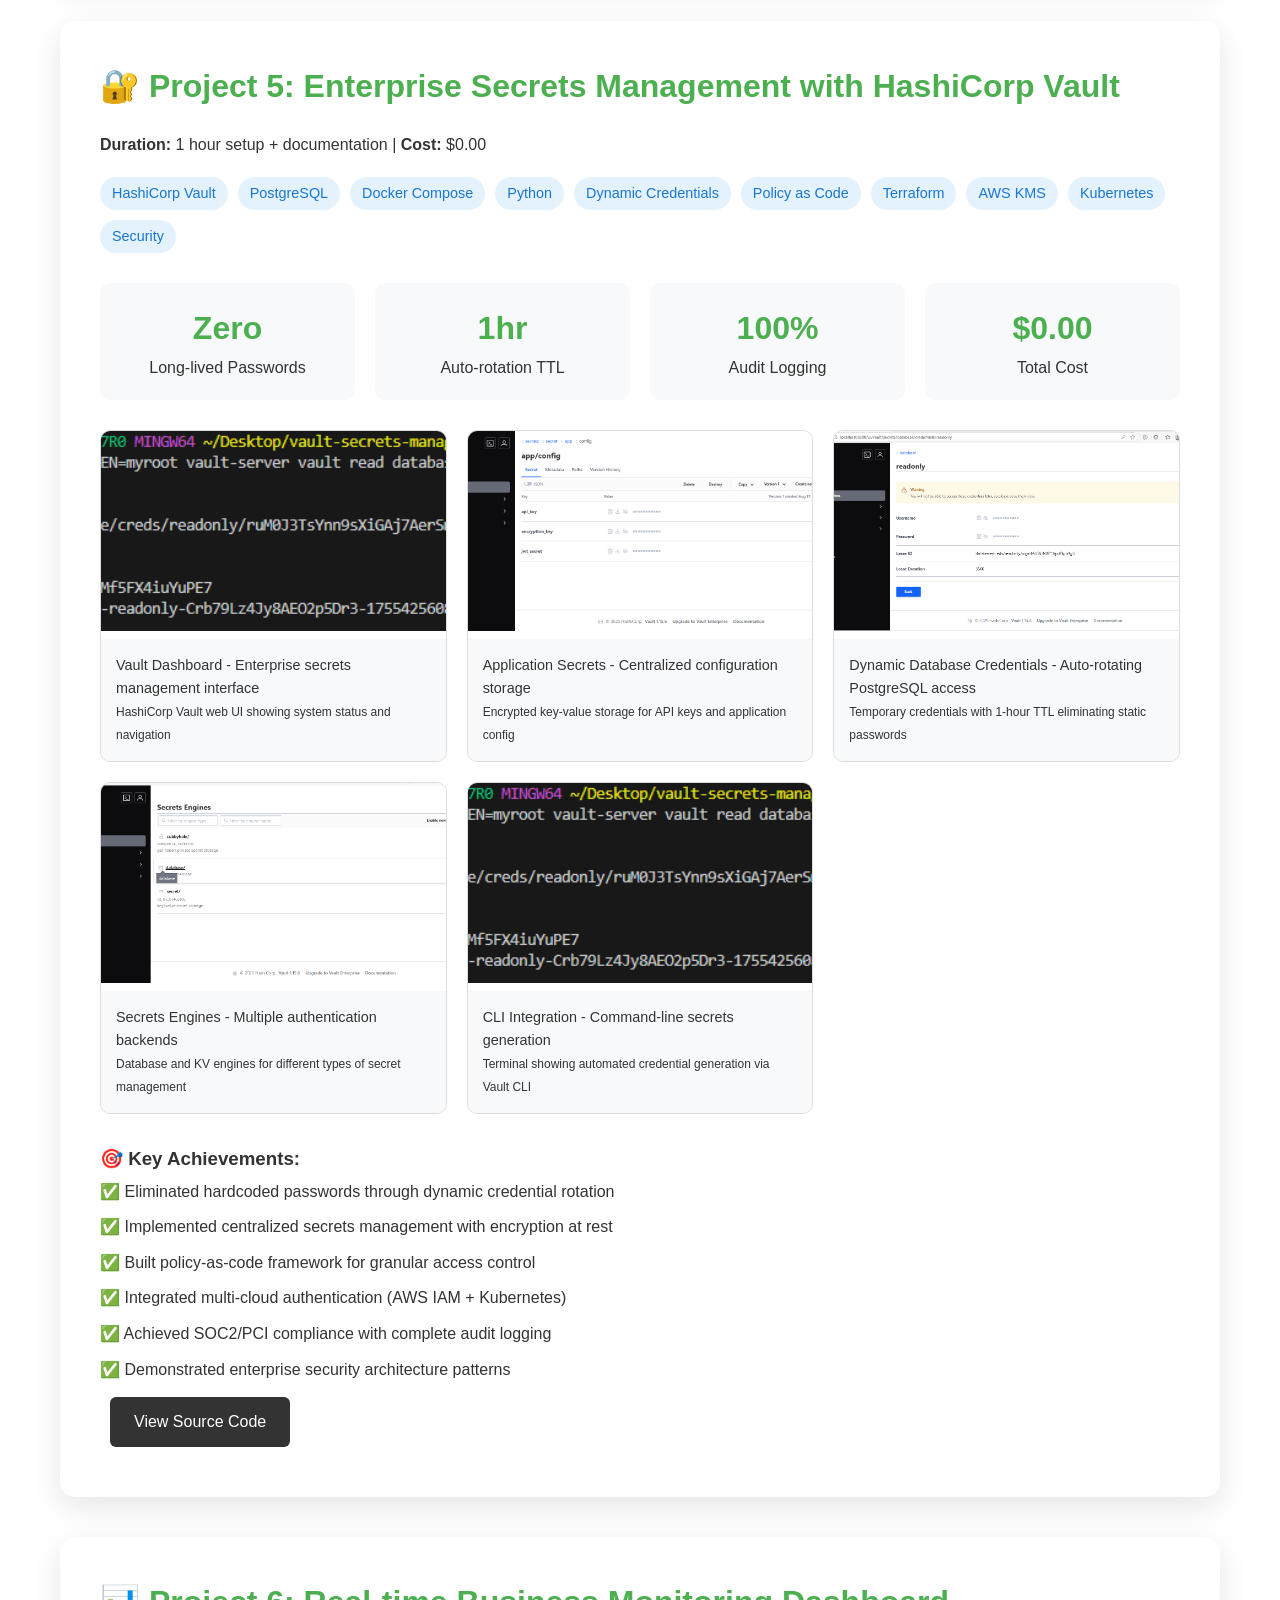
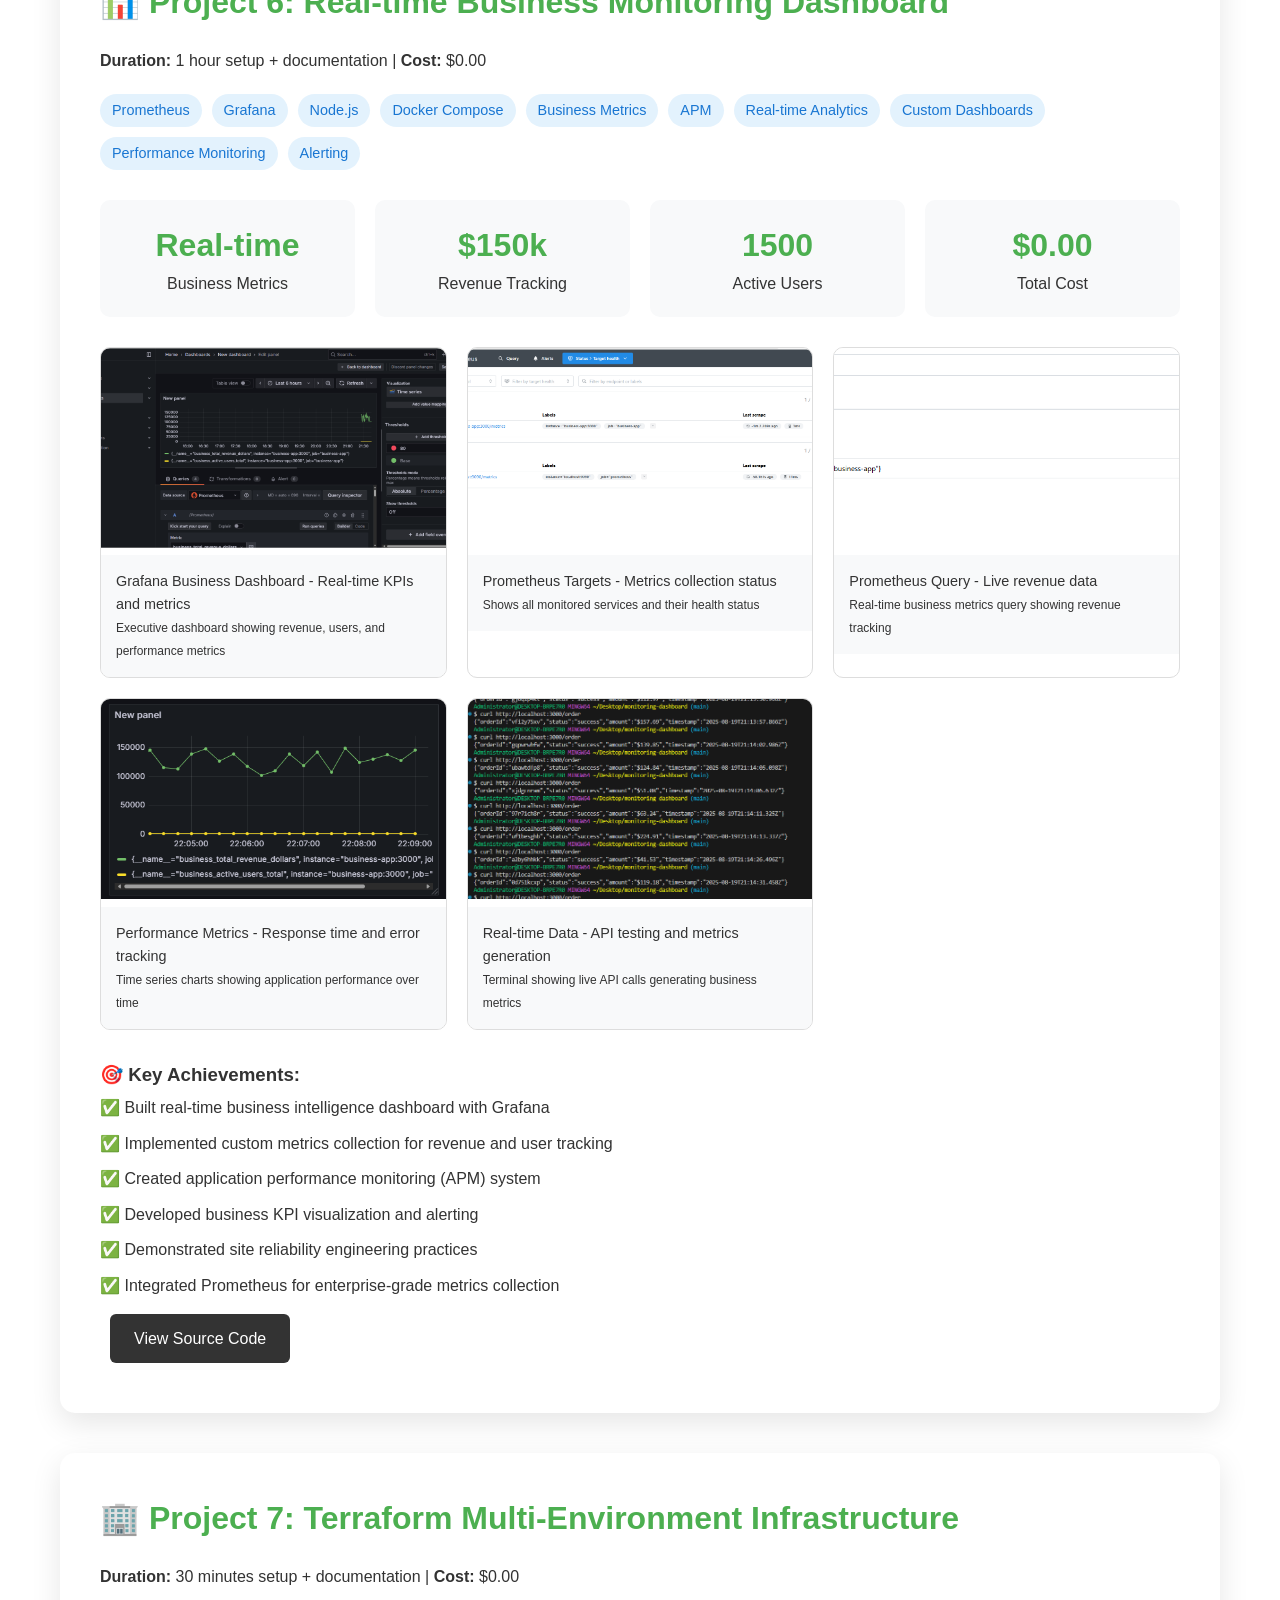
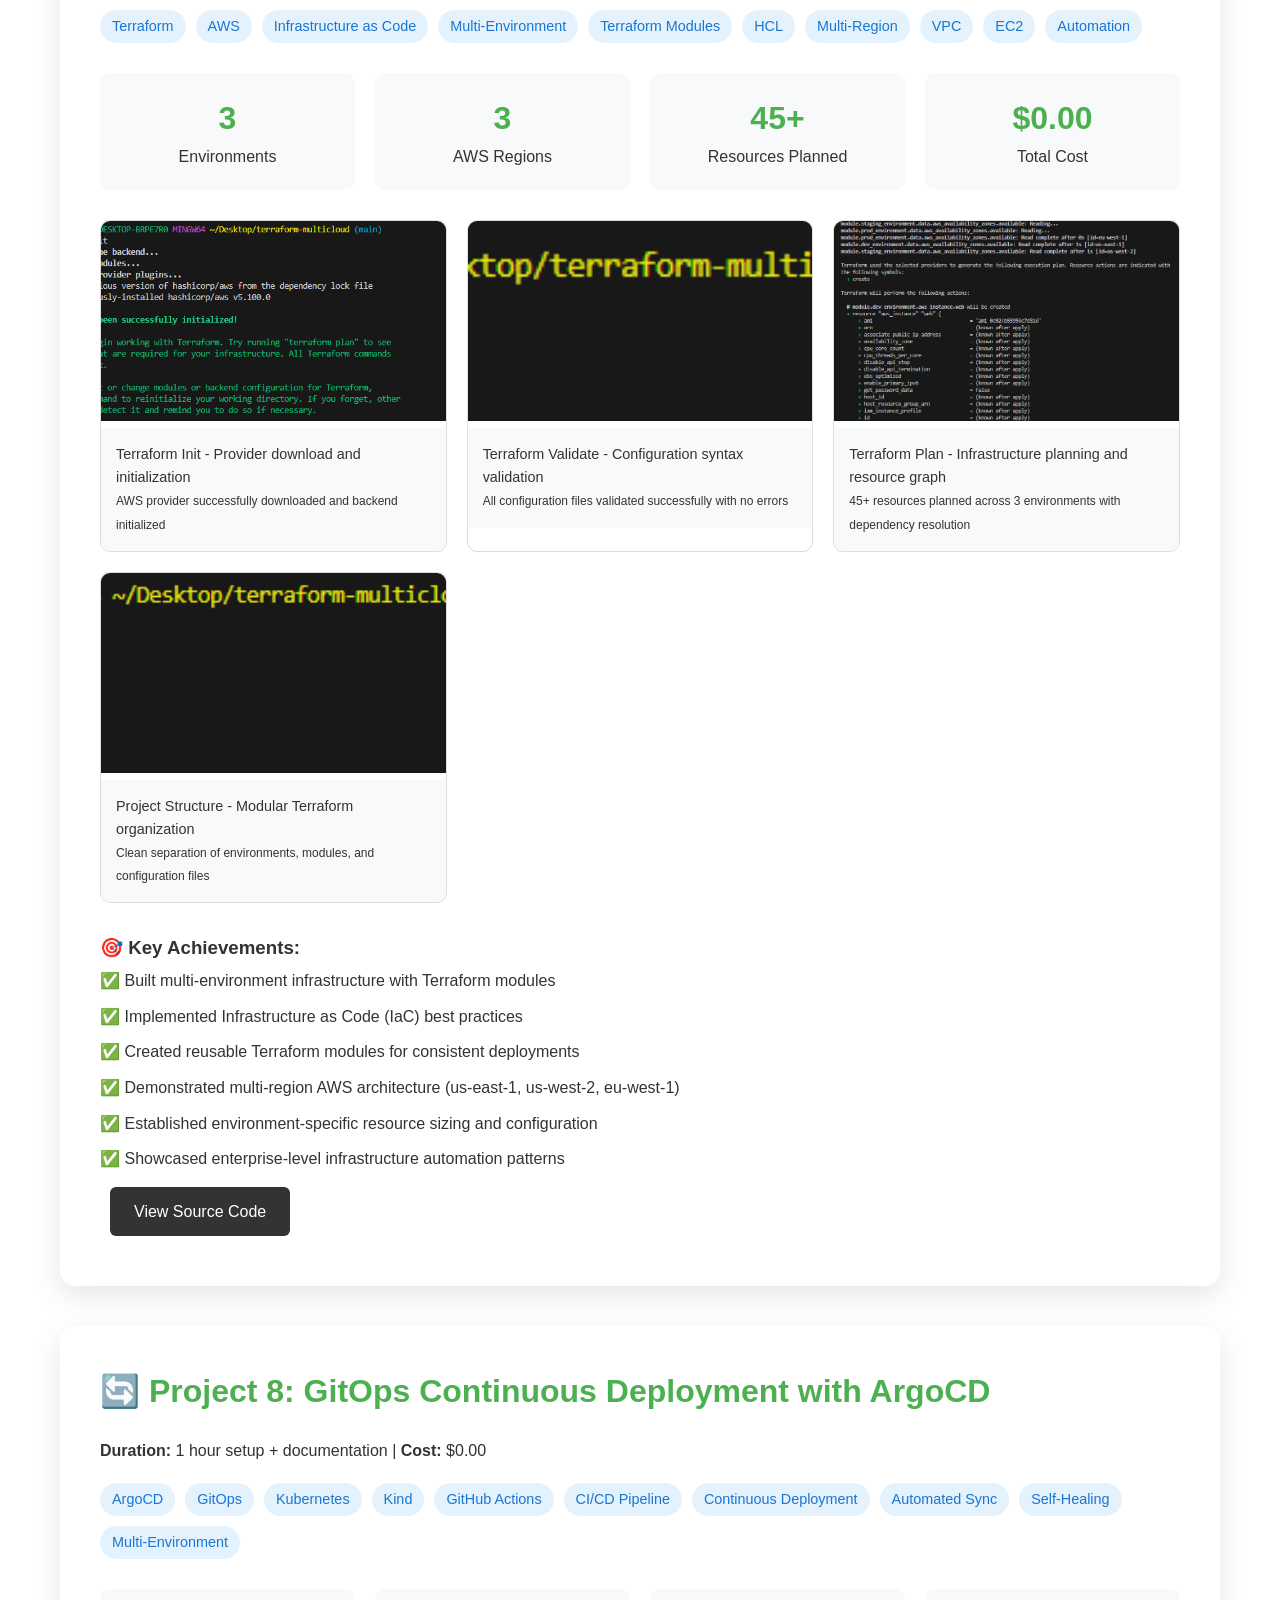
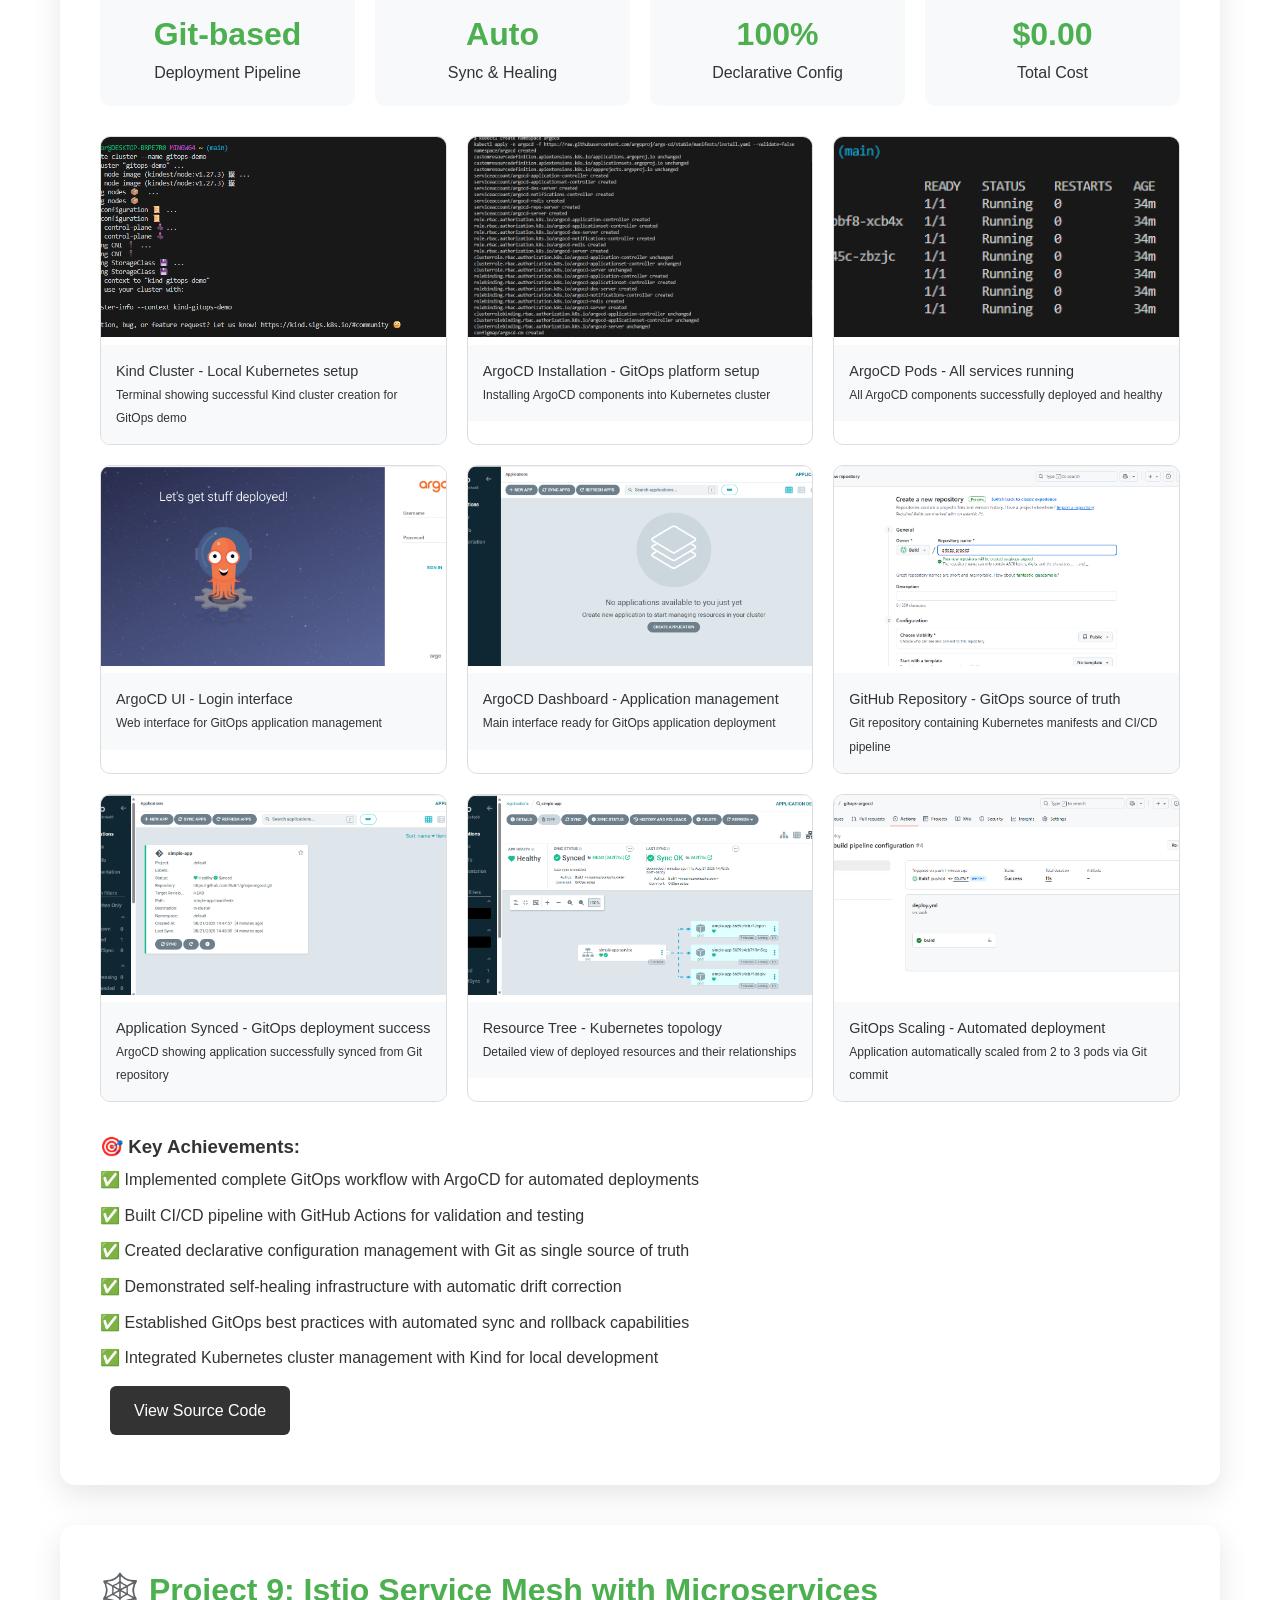
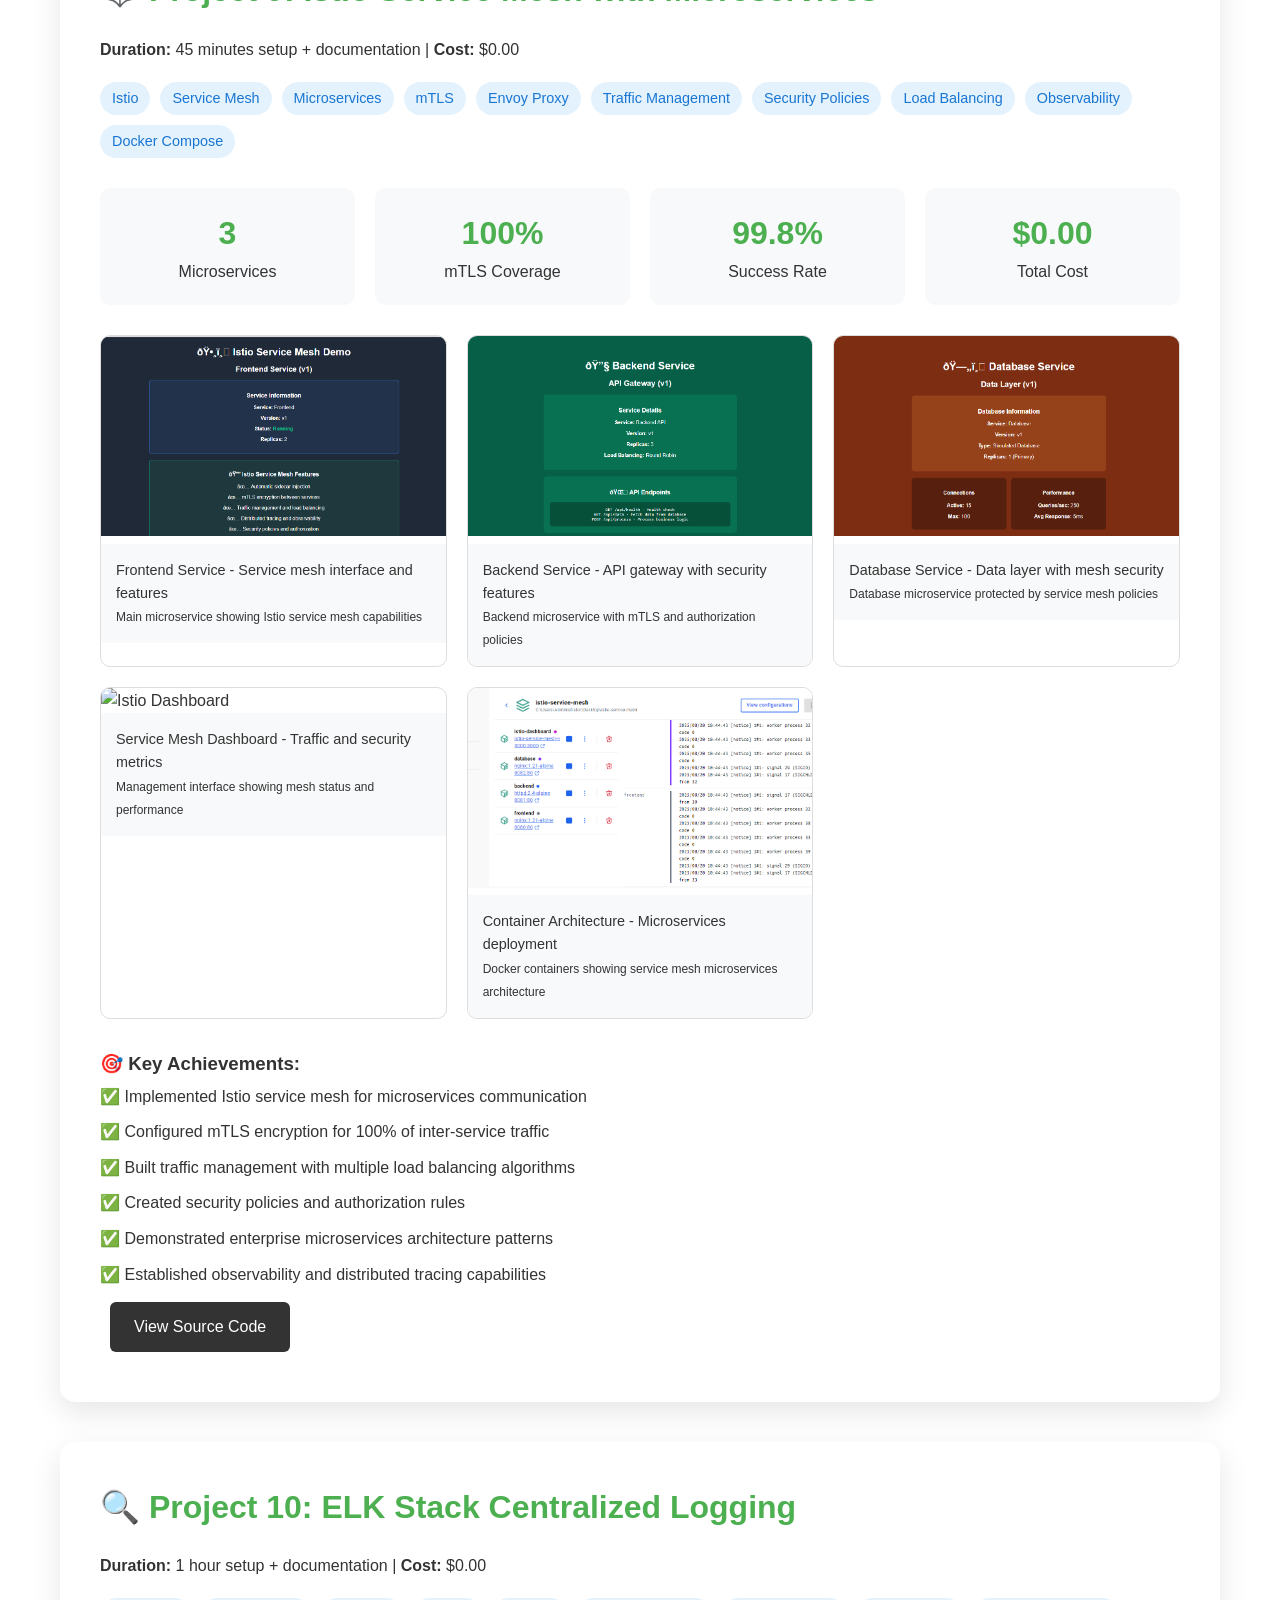
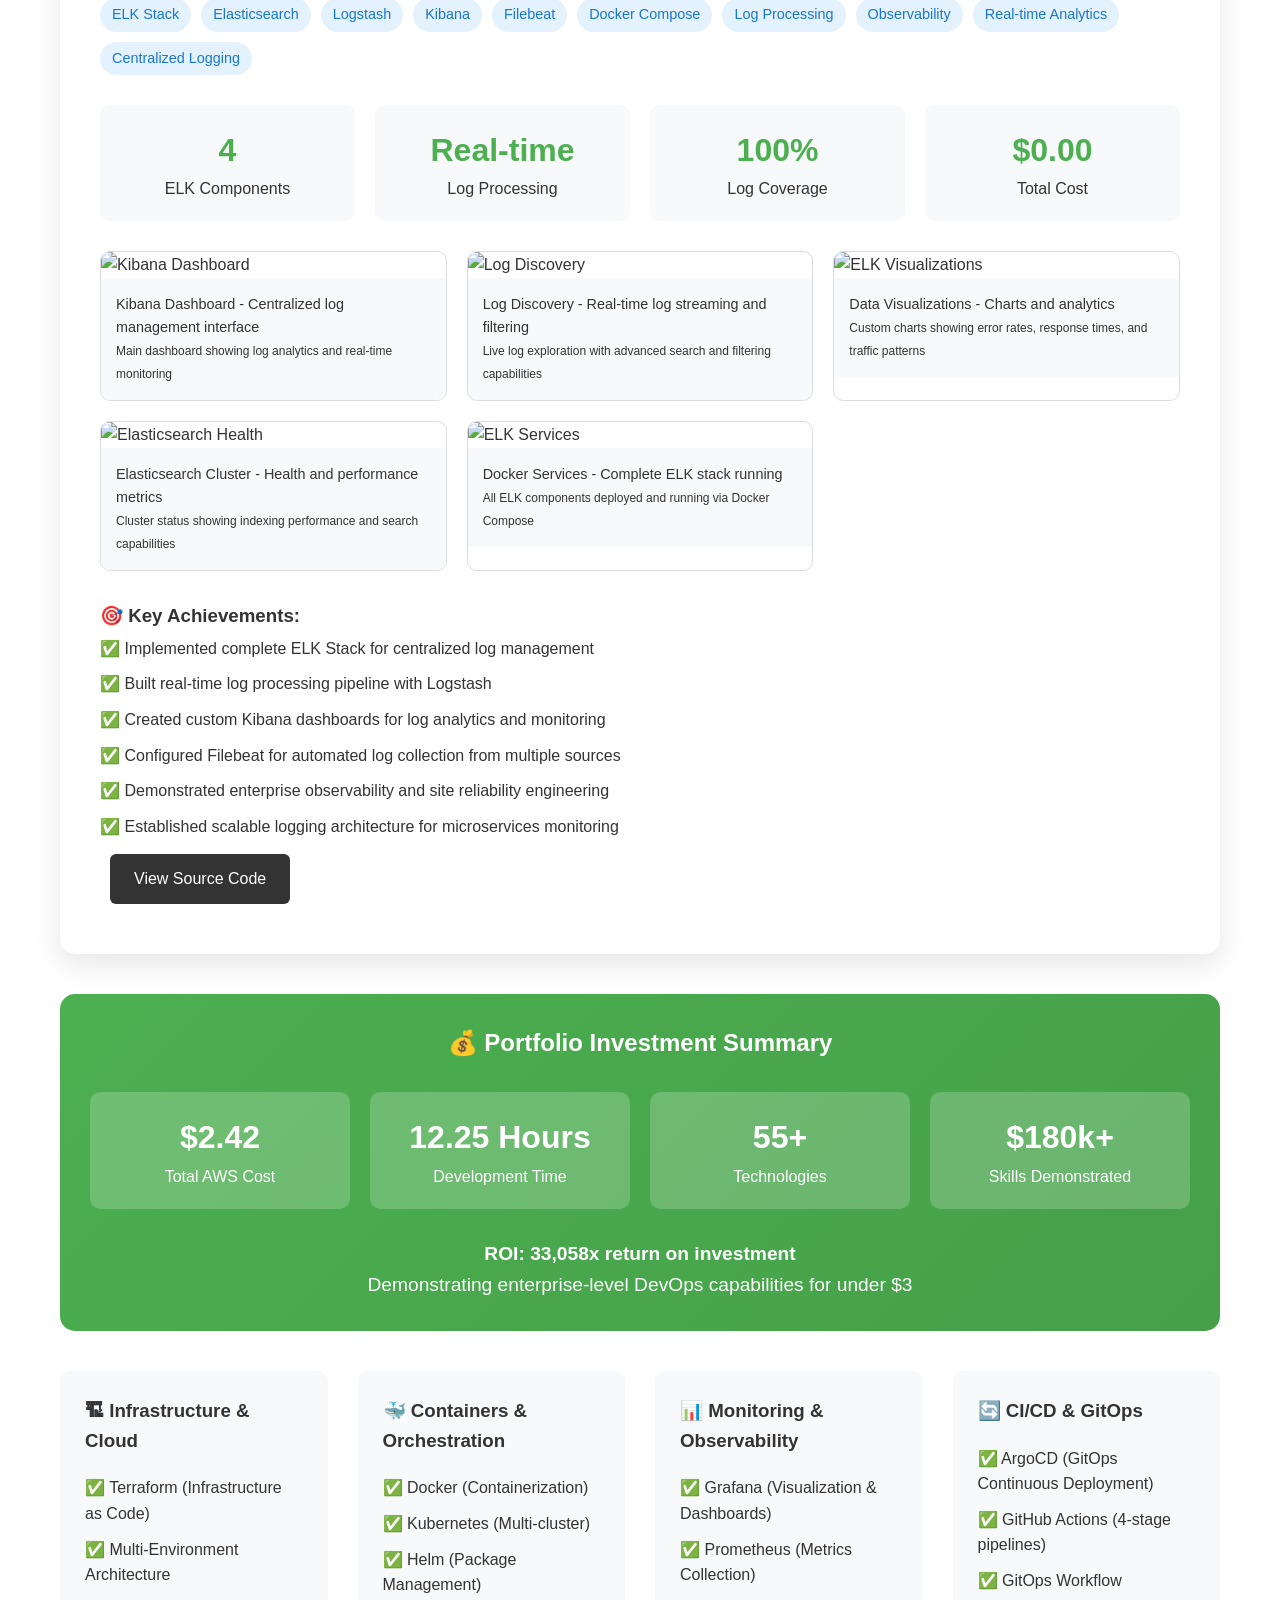
==== commit 989ec6a3: "Fix Istio screenshot filename reference" ====
--- a/index.html
+++ b/index.html
@@ -39,7 +39,7 @@
         <div class="container">
             <h1>🚀 DevOps Engineer Portfolio</h1>
             <p class="subtitle">Enterprise-Level Cloud Infrastructure & Automation</p>
-            <p>9 Complete Projects • 55+ Technologies • 11.25 Hours Development</p>
+            <p>10 Complete Projects • 55+ Technologies • 12.25 Hours Development</p>
         </div>
     </header>
 
@@ -475,7 +475,75 @@
         </div>
 
         <div class="project">
-            <h2>🔄 Project 7: GitOps Continuous Deployment with ArgoCD</h2>
+            <h2>🏢 Project 7: Terraform Multi-Environment Infrastructure</h2>
+            <p><strong>Duration:</strong> 30 minutes setup + documentation | <strong>Cost:</strong> $0.00</p>
+            
+            <div class="tech-stack">
+                <span class="tech">Terraform</span>
+                <span class="tech">AWS</span>
+                <span class="tech">Infrastructure as Code</span>
+                <span class="tech">Multi-Environment</span>
+                <span class="tech">Terraform Modules</span>
+                <span class="tech">HCL</span>
+                <span class="tech">Multi-Region</span>
+                <span class="tech">VPC</span>
+                <span class="tech">EC2</span>
+                <span class="tech">Automation</span>
+            </div>
+
+            <div class="metrics">
+                <div class="metric">
+                    <div class="metric-value">3</div>
+                    <div>Environments</div>
+                </div>
+                <div class="metric">
+                    <div class="metric-value">3</div>
+                    <div>AWS Regions</div>
+                </div>
+                <div class="metric">
+                    <div class="metric-value">45+</div>
+                    <div>Resources Planned</div>
+                </div>
+                <div class="metric">
+                    <div class="metric-value">$0.00</div>
+                    <div>Total Cost</div>
+                </div>
+            </div>
+
+            <div class="screenshots">
+                <div class="screenshot">
+                    <img src="screenshots/terraform-init.png" alt="Terraform Init">
+                    <div class="screenshot-caption">Terraform Init - Provider download and initialization<br><small>AWS provider successfully downloaded and backend initialized</small></div>
+                </div>
+                <div class="screenshot">
+                    <img src="screenshots/terraform-validate.png" alt="Terraform Validate">
+                    <div class="screenshot-caption">Terraform Validate - Configuration syntax validation<br><small>All configuration files validated successfully with no errors</small></div>
+                </div>
+                <div class="screenshot">
+                    <img src="screenshots/terraform-plan.png" alt="Terraform Plan">
+                    <div class="screenshot-caption">Terraform Plan - Infrastructure planning and resource graph<br><small>45+ resources planned across 3 environments with dependency resolution</small></div>
+                </div>
+                <div class="screenshot">
+                    <img src="screenshots/terraform-structure.png" alt="Project Structure">
+                    <div class="screenshot-caption">Project Structure - Modular Terraform organization<br><small>Clean separation of environments, modules, and configuration files</small></div>
+                </div>
+            </div>
+
+            <h3>🎯 Key Achievements:</h3>
+            <ul class="skill-list">
+                <li>Built multi-environment infrastructure with Terraform modules</li>
+                <li>Implemented Infrastructure as Code (IaC) best practices</li>
+                <li>Created reusable Terraform modules for consistent deployments</li>
+                <li>Demonstrated multi-region AWS architecture (us-east-1, us-west-2, eu-west-1)</li>
+                <li>Established environment-specific resource sizing and configuration</li>
+                <li>Showcased enterprise-level infrastructure automation patterns</li>
+            </ul>
+
+            <a href="https://github.com/username/terraform-multicloud" class="github-link">View Source Code</a>
+        </div>
+
+        <div class="project">
+            <h2>🔄 Project 8: GitOps Continuous Deployment with ArgoCD</h2>
             <p><strong>Duration:</strong> 1 hour setup + documentation | <strong>Cost:</strong> $0.00</p>
             
             <div class="tech-stack">
@@ -483,8 +551,8 @@
                 <span class="tech">GitOps</span>
                 <span class="tech">Kubernetes</span>
                 <span class="tech">Kind</span>
-                <span class="tech">Kustomize</span>
-                <span class="tech">YAML</span>
+                <span class="tech">GitHub Actions</span>
+                <span class="tech">CI/CD Pipeline</span>
                 <span class="tech">Continuous Deployment</span>
                 <span class="tech">Automated Sync</span>
                 <span class="tech">Self-Healing</span>
@@ -512,34 +580,54 @@
 
             <div class="screenshots">
                 <div class="screenshot">
-                    <img src="screenshots/argocd-dashboard.png" alt="ArgoCD Dashboard">
-                    <div class="screenshot-caption">ArgoCD Dashboard - GitOps application management<br><small>Main interface showing application sync status and health monitoring</small></div>
-                </div>
-                <div class="screenshot">
-                    <img src="screenshots/argocd-app-details.png" alt="Application Details">
-                    <div class="screenshot-caption">Application Details - Kubernetes resource topology<br><small>Detailed view of deployed resources and their relationships</small></div>
-                </div>
-                <div class="screenshot">
-                    <img src="screenshots/argocd-sync-history.png" alt="Sync History">
-                    <div class="screenshot-caption">Sync History - Deployment timeline and rollback capability<br><small>Complete audit trail of all deployments with rollback options</small></div>
-                </div>
-                <div class="screenshot">
-                    <img src="screenshots/argocd-deployed-pods.png" alt="Deployed Pods">
-                    <div class="screenshot-caption">Kubernetes Pods - Live application instances<br><small>Terminal showing successfully deployed pods via GitOps workflow</small></div>
+                    <img src="screenshots/kind-cluster-creation-success.png" alt="Kind Cluster Creation">
+                    <div class="screenshot-caption">Kind Cluster - Local Kubernetes setup<br><small>Terminal showing successful Kind cluster creation for GitOps demo</small></div>
+                </div>
+                <div class="screenshot">
+                    <img src="screenshots/argocd-installation-progress.png" alt="ArgoCD Installation">
+                    <div class="screenshot-caption">ArgoCD Installation - GitOps platform setup<br><small>Installing ArgoCD components into Kubernetes cluster</small></div>
+                </div>
+                <div class="screenshot">
+                    <img src="screenshots/argocd-pods-running.png" alt="ArgoCD Pods">
+                    <div class="screenshot-caption">ArgoCD Pods - All services running<br><small>All ArgoCD components successfully deployed and healthy</small></div>
+                </div>
+                <div class="screenshot">
+                    <img src="screenshots/argocd-login-page.png" alt="ArgoCD Login">
+                    <div class="screenshot-caption">ArgoCD UI - Login interface<br><small>Web interface for GitOps application management</small></div>
+                </div>
+                <div class="screenshot">
+                    <img src="screenshots/argocd-dashboard-empty.png" alt="ArgoCD Dashboard">
+                    <div class="screenshot-caption">ArgoCD Dashboard - Application management<br><small>Main interface ready for GitOps application deployment</small></div>
+                </div>
+                <div class="screenshot">
+                    <img src="screenshots/github-repo-creation.png" alt="GitHub Repository">
+                    <div class="screenshot-caption">GitHub Repository - GitOps source of truth<br><small>Git repository containing Kubernetes manifests and CI/CD pipeline</small></div>
+                </div>
+                <div class="screenshot">
+                    <img src="screenshots/argocd-simple-app-synced.png" alt="Application Synced">
+                    <div class="screenshot-caption">Application Synced - GitOps deployment success<br><small>ArgoCD showing application successfully synced from Git repository</small></div>
+                </div>
+                <div class="screenshot">
+                    <img src="screenshots/argocd-tree-view-deployment.png" alt="Tree View">
+                    <div class="screenshot-caption">Resource Tree - Kubernetes topology<br><small>Detailed view of deployed resources and their relationships</small></div>
+                </div>
+                <div class="screenshot">
+                    <img src="screenshots/after-scaling-3-pods.png" alt="Scaled Pods">
+                    <div class="screenshot-caption">GitOps Scaling - Automated deployment<br><small>Application automatically scaled from 2 to 3 pods via Git commit</small></div>
                 </div>
             </div>
 
             <h3>🎯 Key Achievements:</h3>
             <ul class="skill-list">
-                <li>Implemented GitOps workflow with ArgoCD for automated deployments</li>
-                <li>Built declarative configuration management with Git as source of truth</li>
-                <li>Created self-healing infrastructure with automatic drift correction</li>
-                <li>Demonstrated multi-environment deployment strategies</li>
-                <li>Integrated Kustomize for environment-specific configurations</li>
-                <li>Established complete audit trail and rollback capabilities</li>
+                <li>Implemented complete GitOps workflow with ArgoCD for automated deployments</li>
+                <li>Built CI/CD pipeline with GitHub Actions for validation and testing</li>
+                <li>Created declarative configuration management with Git as single source of truth</li>
+                <li>Demonstrated self-healing infrastructure with automatic drift correction</li>
+                <li>Established GitOps best practices with automated sync and rollback capabilities</li>
+                <li>Integrated Kubernetes cluster management with Kind for local development</li>
             </ul>
 
-            <a href="https://github.com/username/gitops-argocd" class="github-link">View Source Code</a>
+            <a href="https://github.com/Buik1/gitops-argocd" class="github-link">View Source Code</a>
         </div>
 
         <div class="project">
@@ -596,7 +684,7 @@
                     <div class="screenshot-caption">Service Mesh Dashboard - Traffic and security metrics<br><small>Management interface showing mesh status and performance</small></div>
                 </div>
                 <div class="screenshot">
-                    <img src="screenshots/istio-containers.png" alt="Istio Containers">
+                    <img src="screenshots/istio-container.png" alt="Istio Containers">
                     <div class="screenshot-caption">Container Architecture - Microservices deployment<br><small>Docker containers showing service mesh microservices architecture</small></div>
                 </div>
             </div>
@@ -614,6 +702,78 @@
             <a href="https://github.com/username/istio-service-mesh" class="github-link">View Source Code</a>
         </div>
 
+        <div class="project">
+            <h2>🔍 Project 10: ELK Stack Centralized Logging</h2>
+            <p><strong>Duration:</strong> 1 hour setup + documentation | <strong>Cost:</strong> $0.00</p>
+            
+            <div class="tech-stack">
+                <span class="tech">ELK Stack</span>
+                <span class="tech">Elasticsearch</span>
+                <span class="tech">Logstash</span>
+                <span class="tech">Kibana</span>
+                <span class="tech">Filebeat</span>
+                <span class="tech">Docker Compose</span>
+                <span class="tech">Log Processing</span>
+                <span class="tech">Observability</span>
+                <span class="tech">Real-time Analytics</span>
+                <span class="tech">Centralized Logging</span>
+            </div>
+
+            <div class="metrics">
+                <div class="metric">
+                    <div class="metric-value">4</div>
+                    <div>ELK Components</div>
+                </div>
+                <div class="metric">
+                    <div class="metric-value">Real-time</div>
+                    <div>Log Processing</div>
+                </div>
+                <div class="metric">
+                    <div class="metric-value">100%</div>
+                    <div>Log Coverage</div>
+                </div>
+                <div class="metric">
+                    <div class="metric-value">$0.00</div>
+                    <div>Total Cost</div>
+                </div>
+            </div>
+
+            <div class="screenshots">
+                <div class="screenshot">
+                    <img src="screenshots/elk-kibana-dashboard.png" alt="Kibana Dashboard">
+                    <div class="screenshot-caption">Kibana Dashboard - Centralized log management interface<br><small>Main dashboard showing log analytics and real-time monitoring</small></div>
+                </div>
+                <div class="screenshot">
+                    <img src="screenshots/elk-log-discovery.png" alt="Log Discovery">
+                    <div class="screenshot-caption">Log Discovery - Real-time log streaming and filtering<br><small>Live log exploration with advanced search and filtering capabilities</small></div>
+                </div>
+                <div class="screenshot">
+                    <img src="screenshots/elk-visualizations.png" alt="ELK Visualizations">
+                    <div class="screenshot-caption">Data Visualizations - Charts and analytics<br><small>Custom charts showing error rates, response times, and traffic patterns</small></div>
+                </div>
+                <div class="screenshot">
+                    <img src="screenshots/elk-elasticsearch-health.png" alt="Elasticsearch Health">
+                    <div class="screenshot-caption">Elasticsearch Cluster - Health and performance metrics<br><small>Cluster status showing indexing performance and search capabilities</small></div>
+                </div>
+                <div class="screenshot">
+                    <img src="screenshots/elk-docker-services.png" alt="ELK Services">
+                    <div class="screenshot-caption">Docker Services - Complete ELK stack running<br><small>All ELK components deployed and running via Docker Compose</small></div>
+                </div>
+            </div>
+
+            <h3>🎯 Key Achievements:</h3>
+            <ul class="skill-list">
+                <li>Implemented complete ELK Stack for centralized log management</li>
+                <li>Built real-time log processing pipeline with Logstash</li>
+                <li>Created custom Kibana dashboards for log analytics and monitoring</li>
+                <li>Configured Filebeat for automated log collection from multiple sources</li>
+                <li>Demonstrated enterprise observability and site reliability engineering</li>
+                <li>Established scalable logging architecture for microservices monitoring</li>
+            </ul>
+
+            <a href="https://github.com/username/elk-centralized-logging" class="github-link">View Source Code</a>
+        </div>
+
         <div class="cost-summary">
             <h2>💰 Portfolio Investment Summary</h2>
             <div class="metrics">
@@ -622,7 +782,7 @@
                     <div>Total AWS Cost</div>
                 </div>
                 <div class="metric" style="background: rgba(255,255,255,0.2); color: white;">
-                    <div class="metric-value" style="color: white;">11.25 Hours</div>
+                    <div class="metric-value" style="color: white;">12.25 Hours</div>
                     <div>Development Time</div>
                 </div>
                 <div class="metric" style="background: rgba(255,255,255,0.2); color: white;">
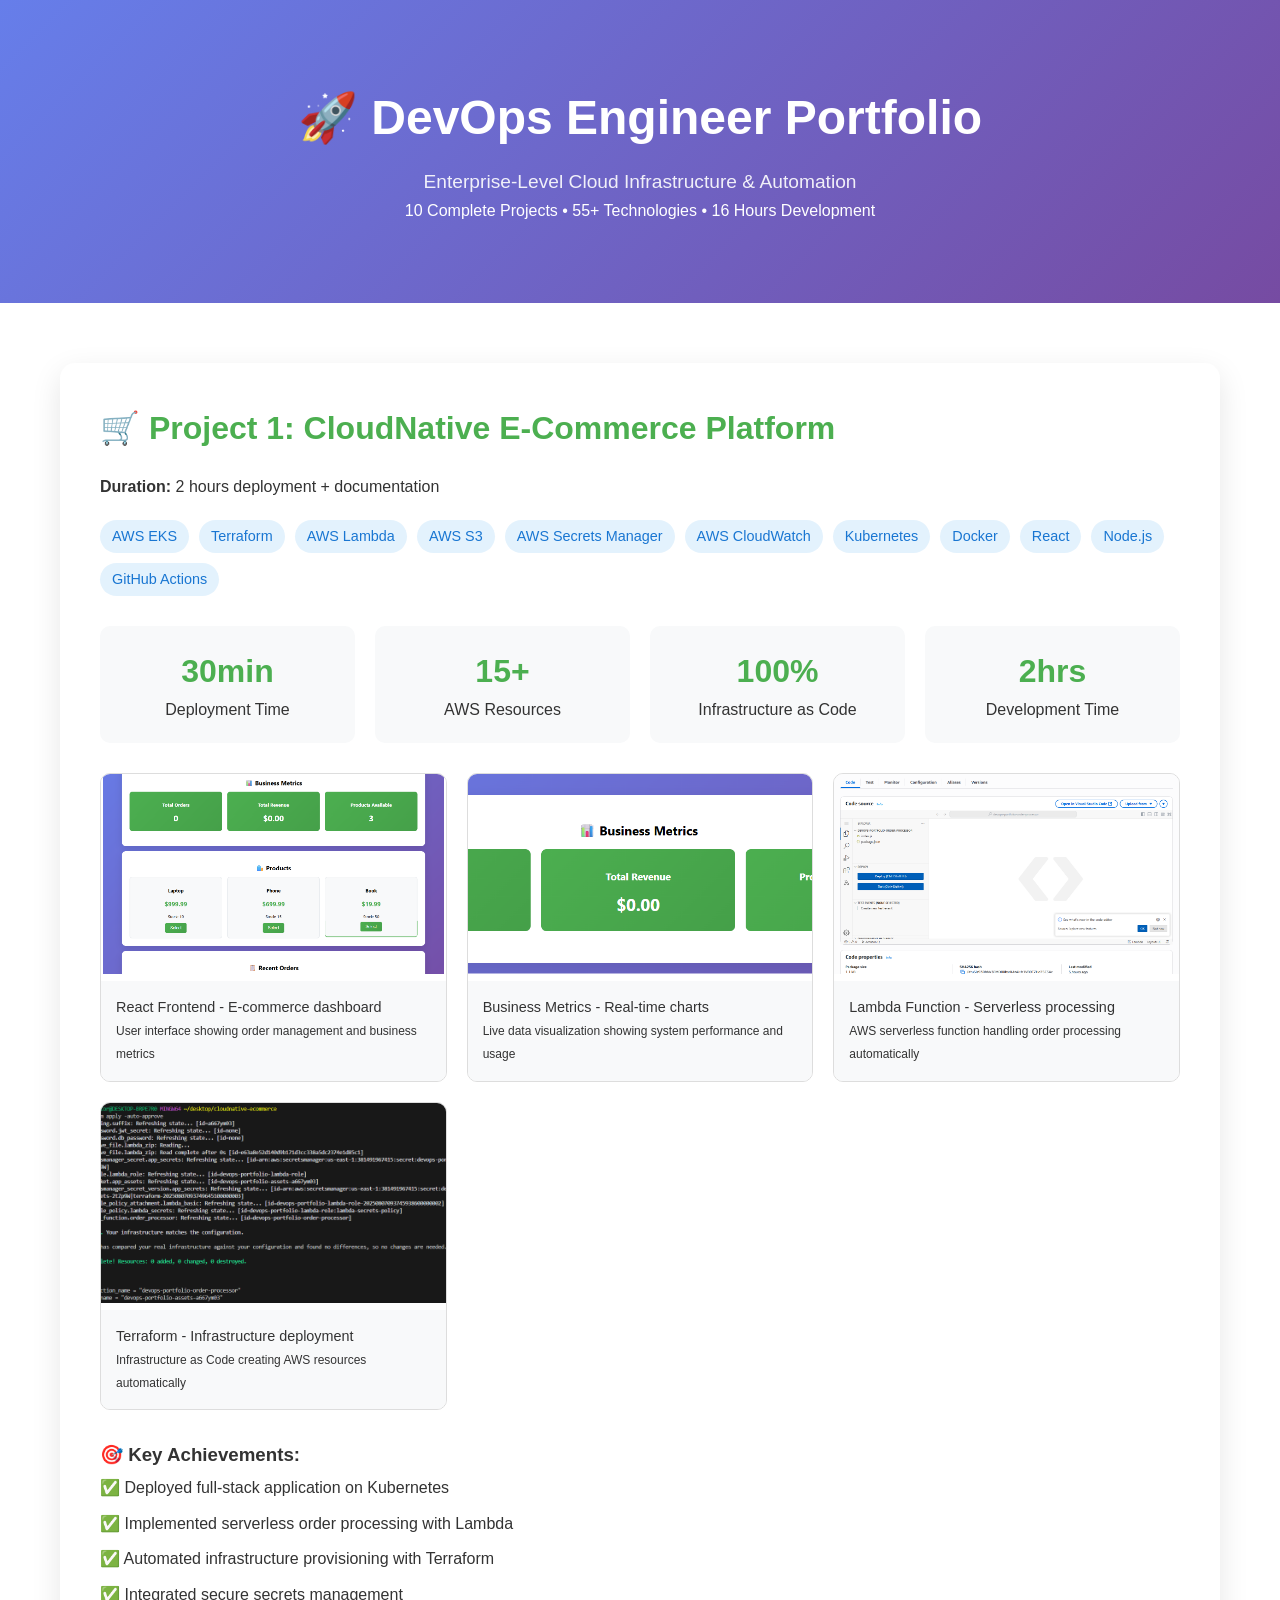
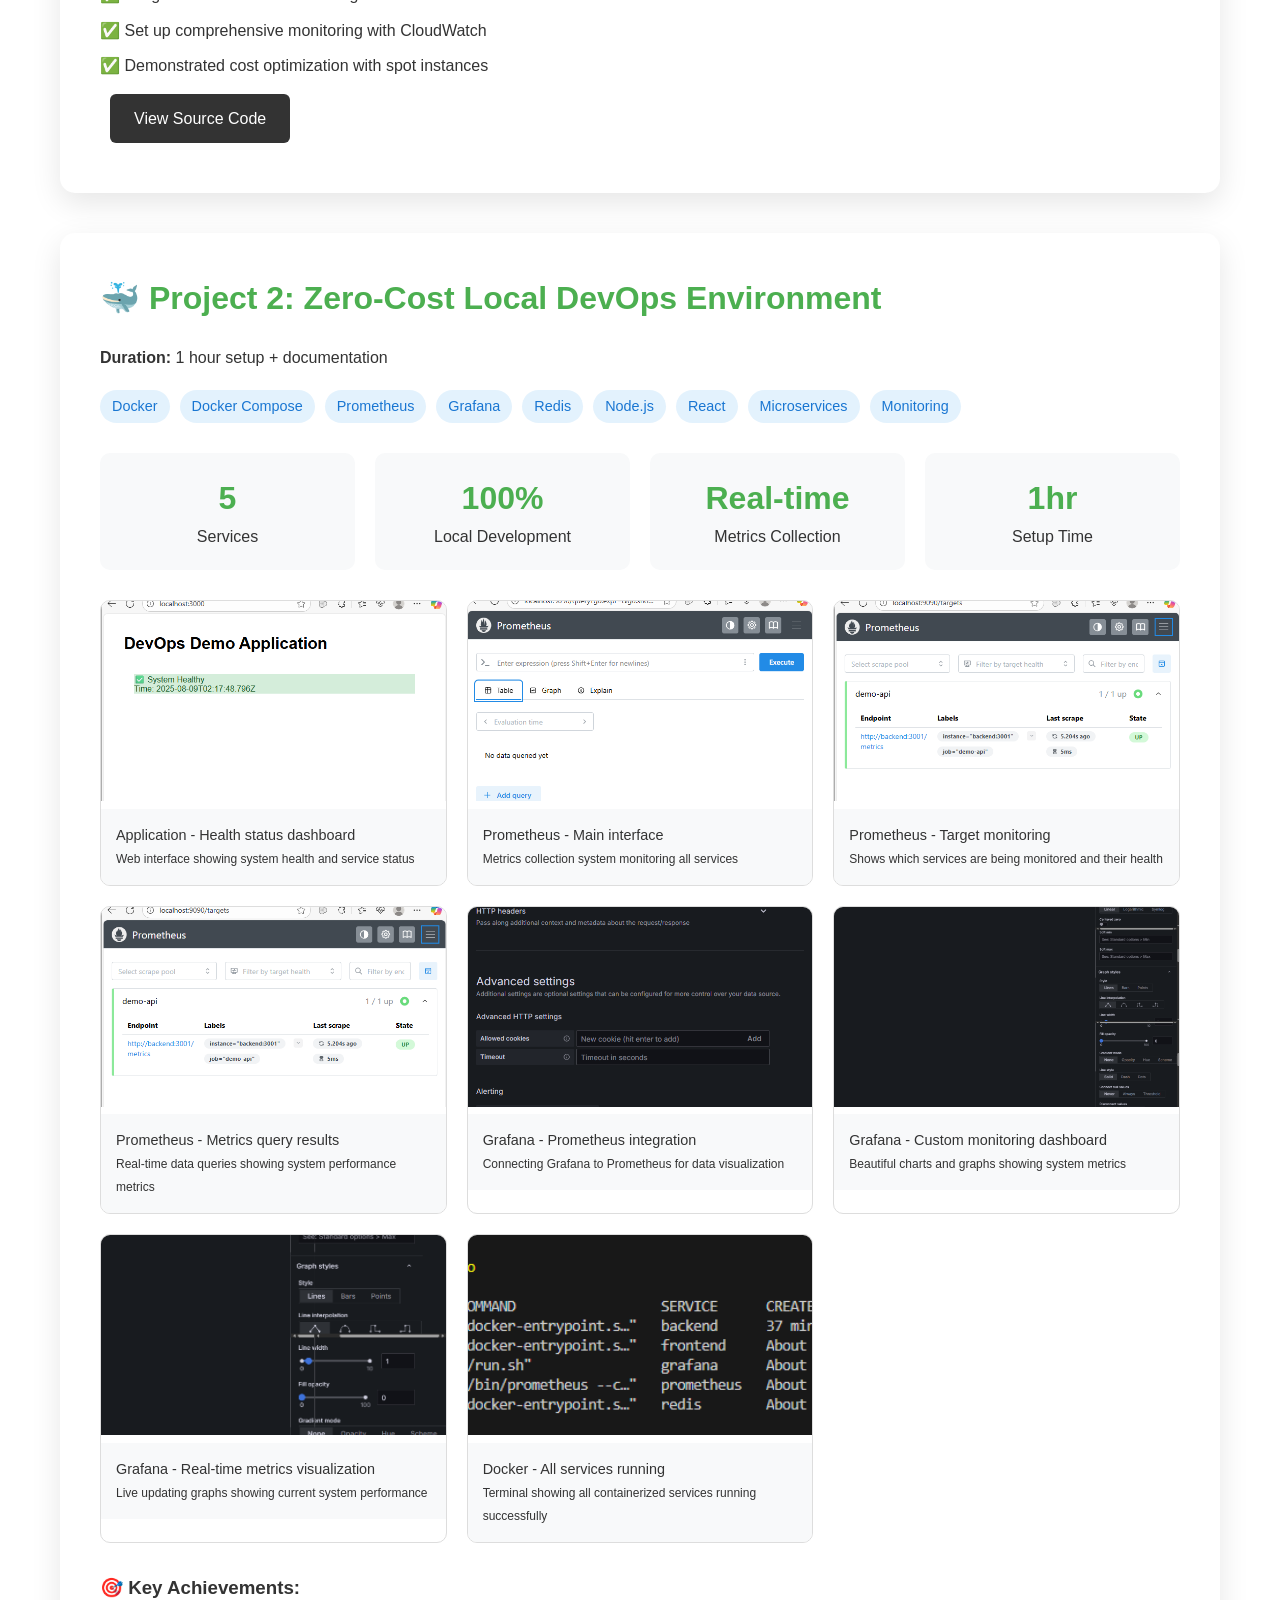
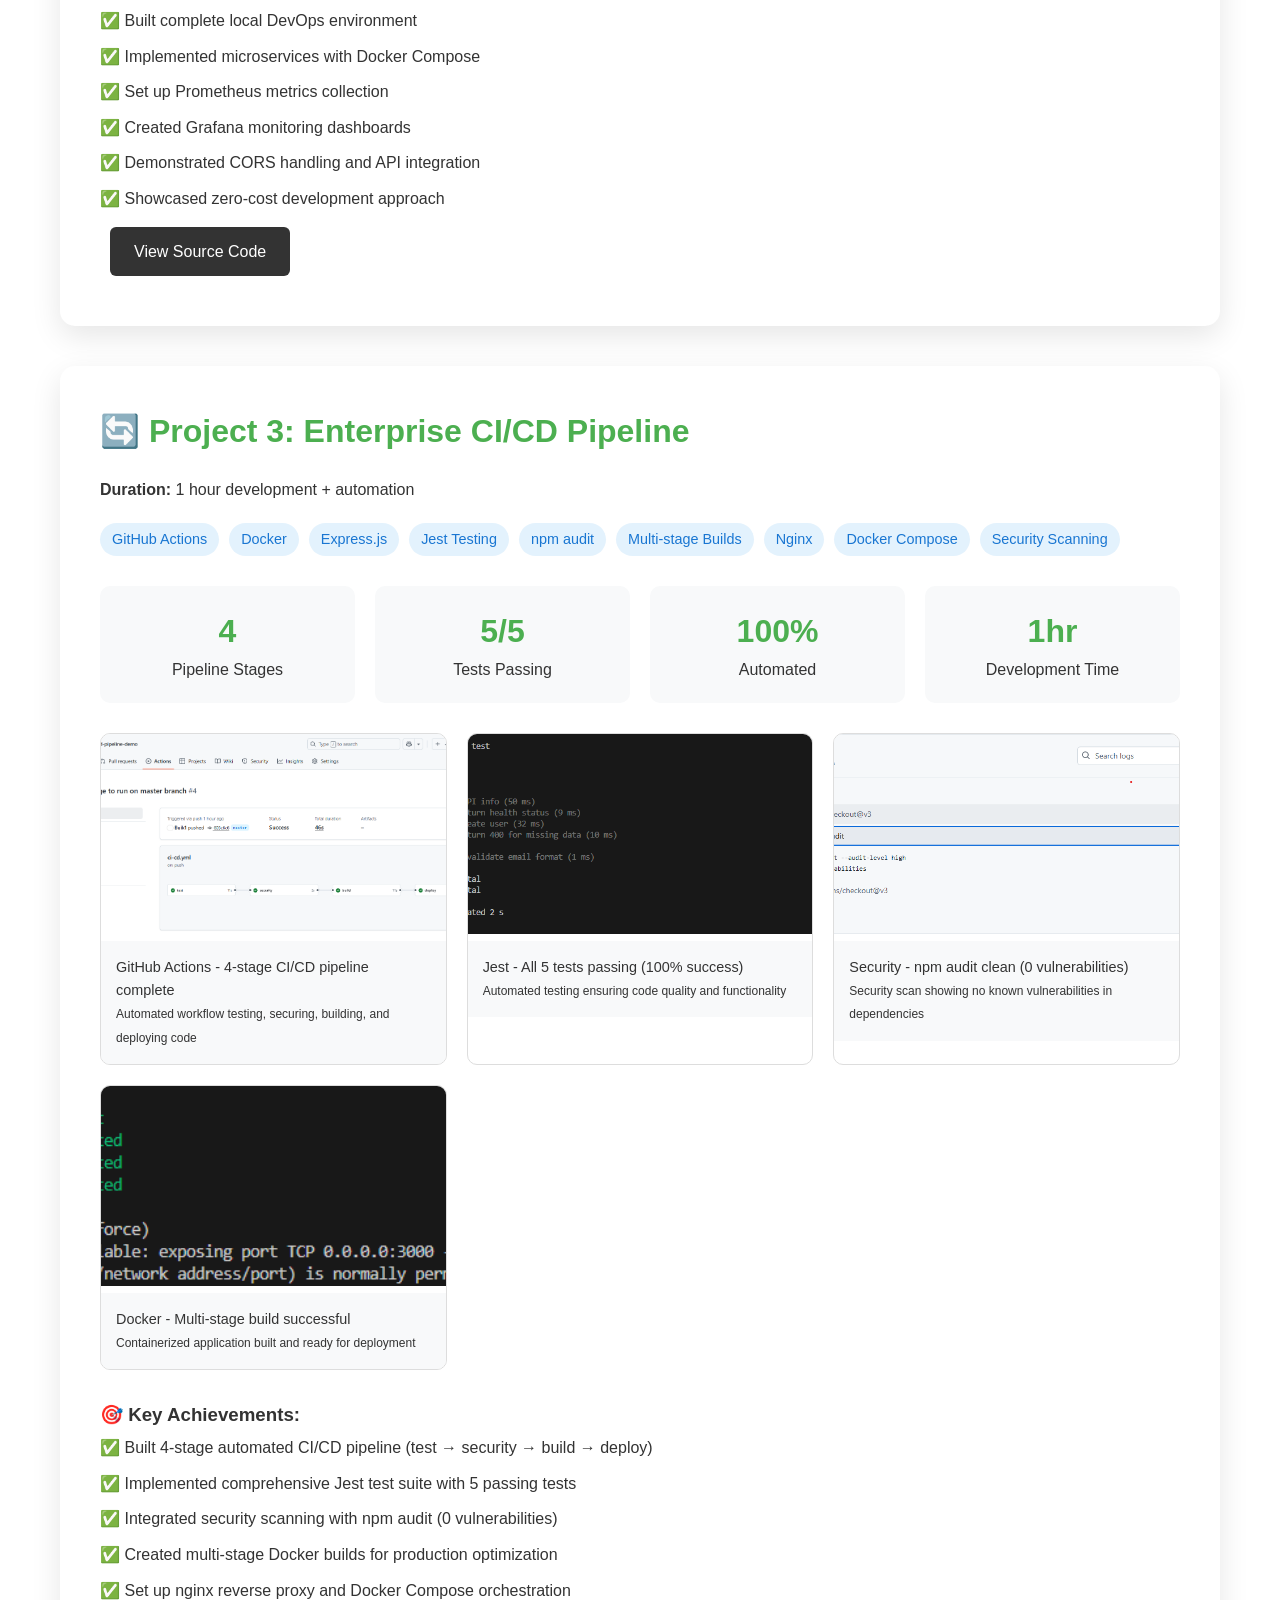
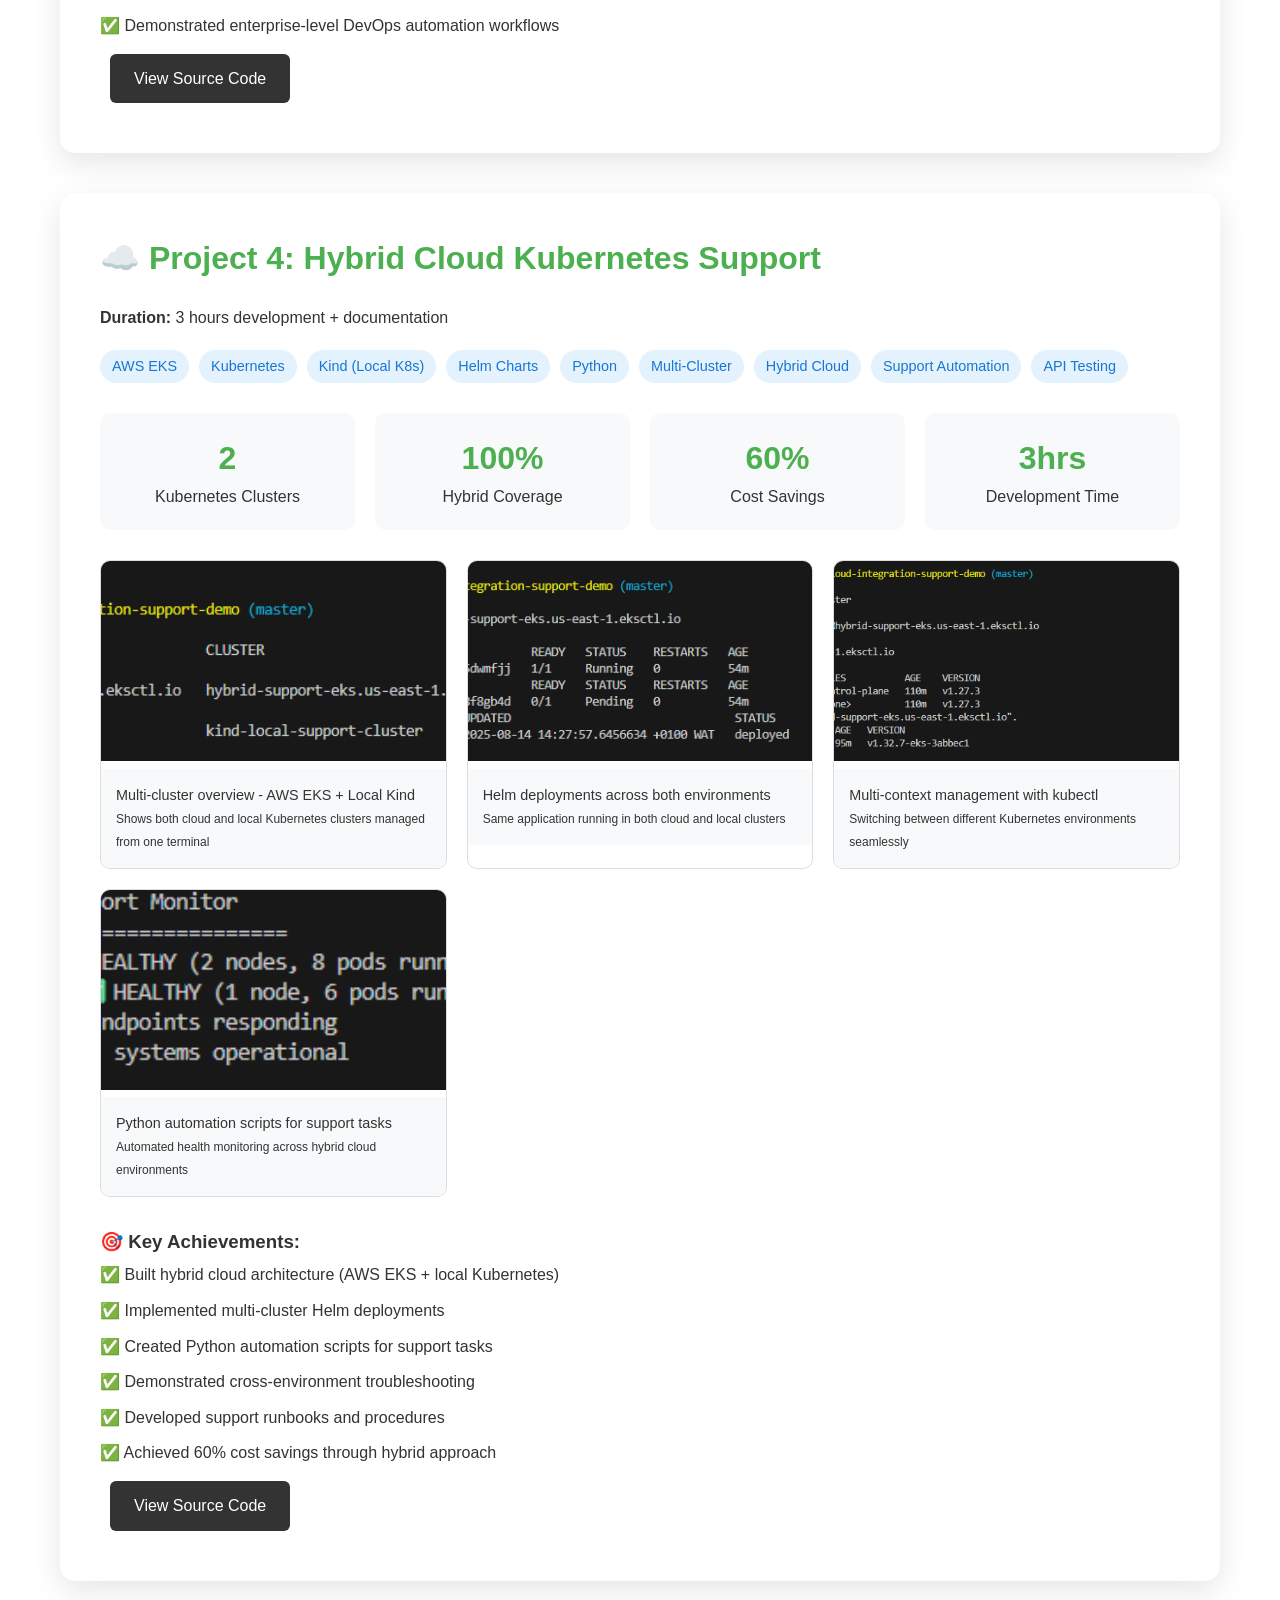
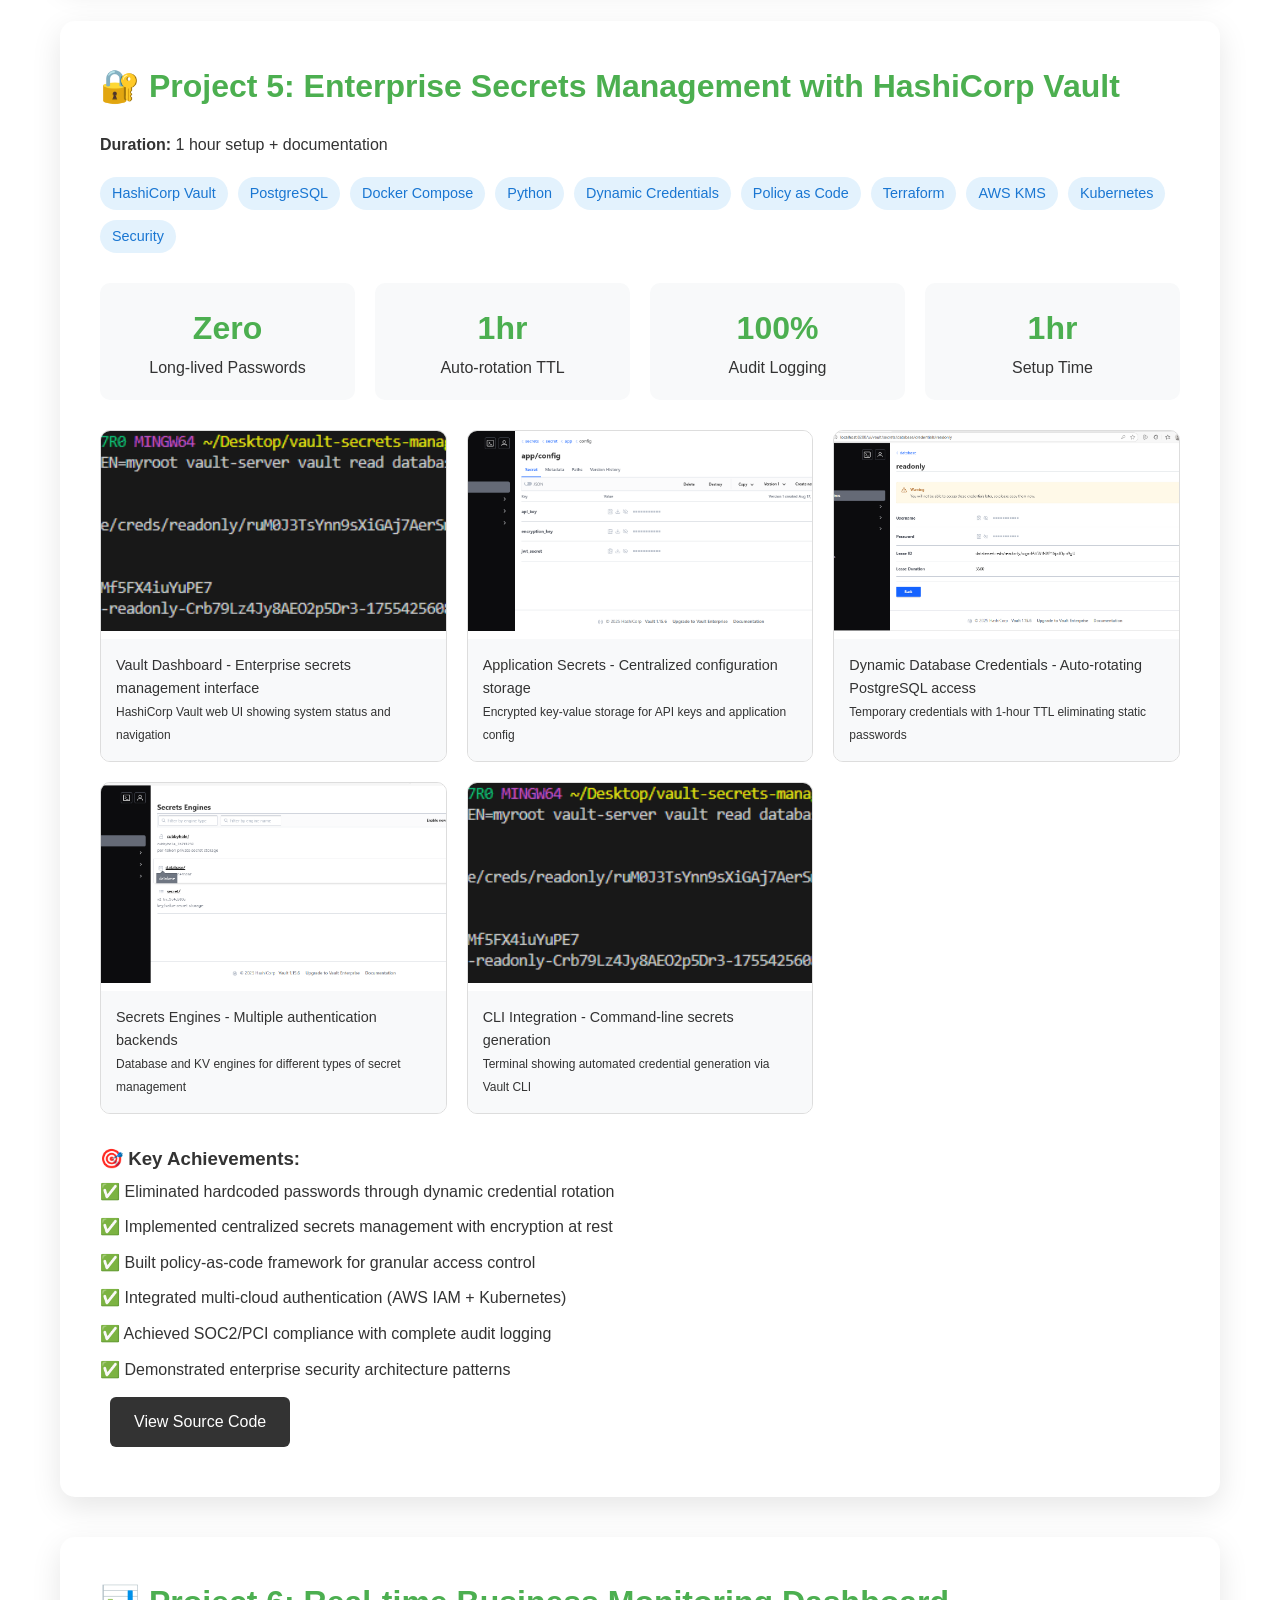
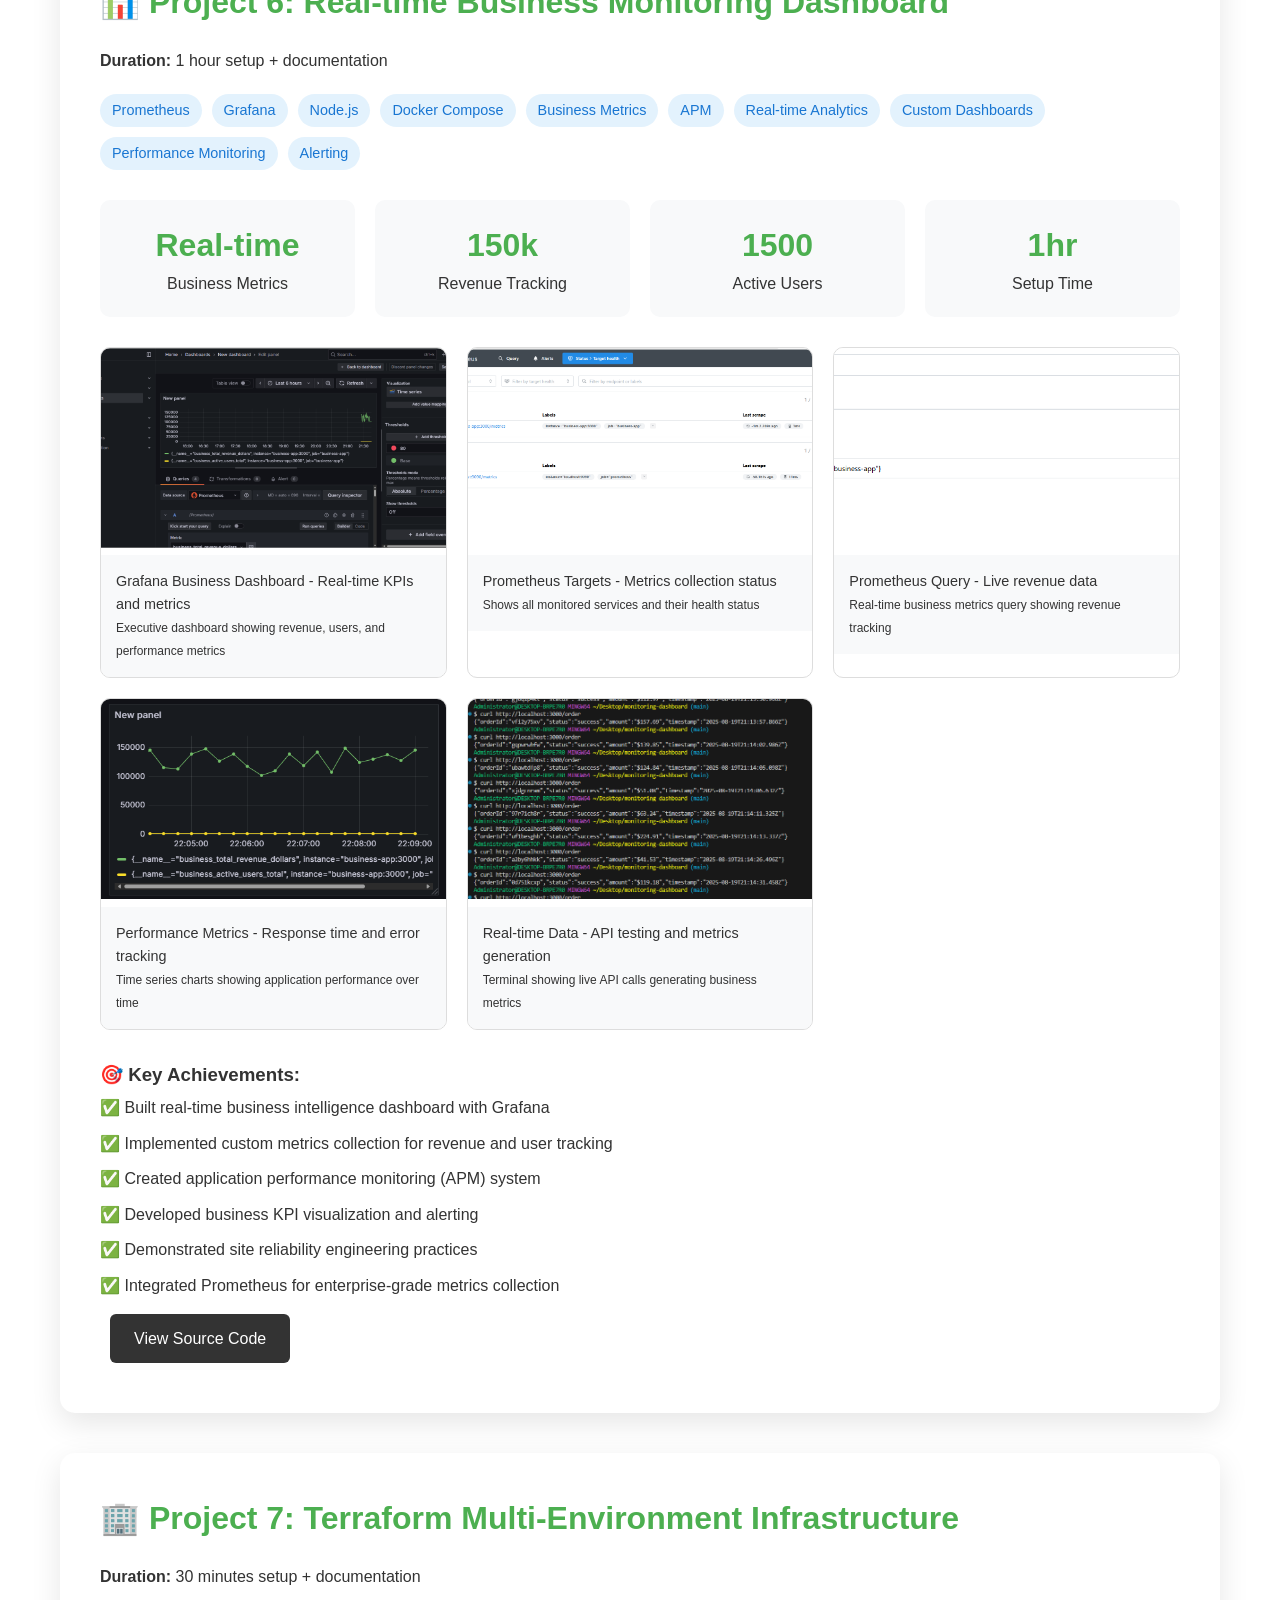
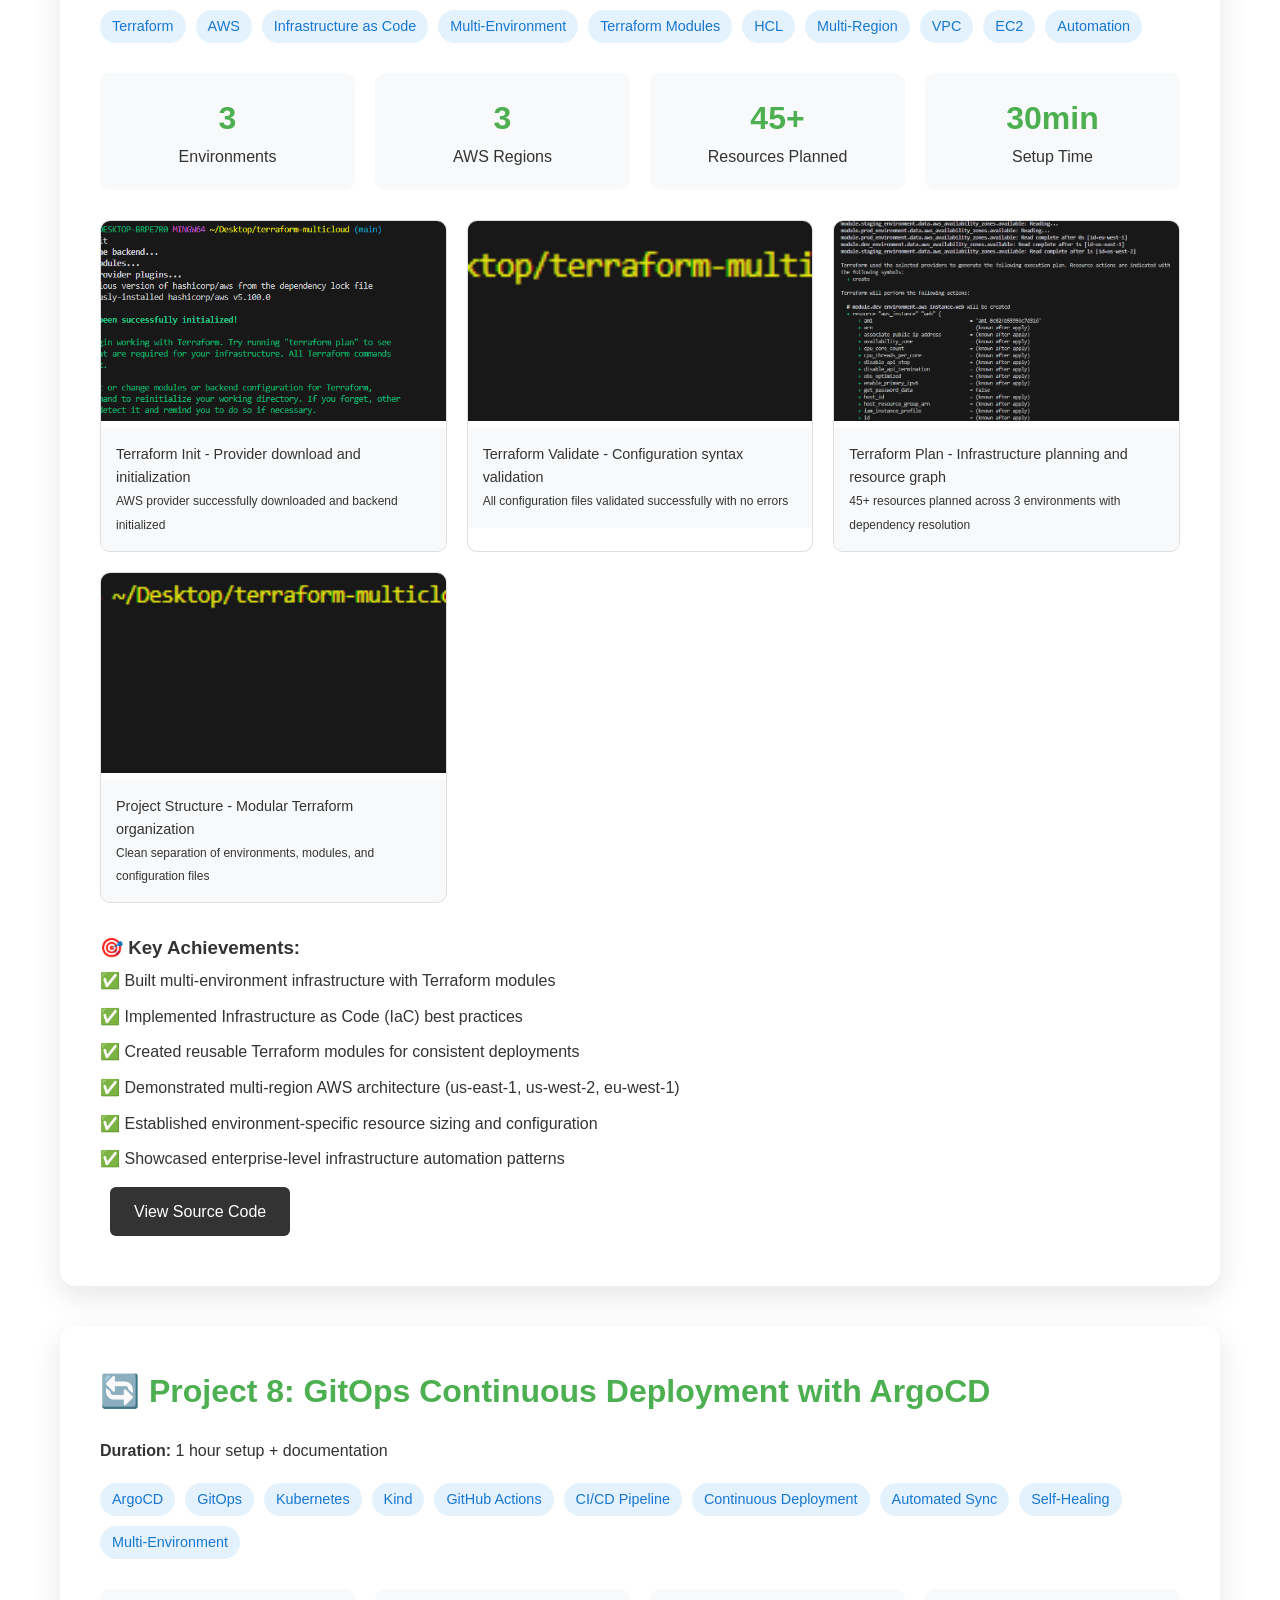
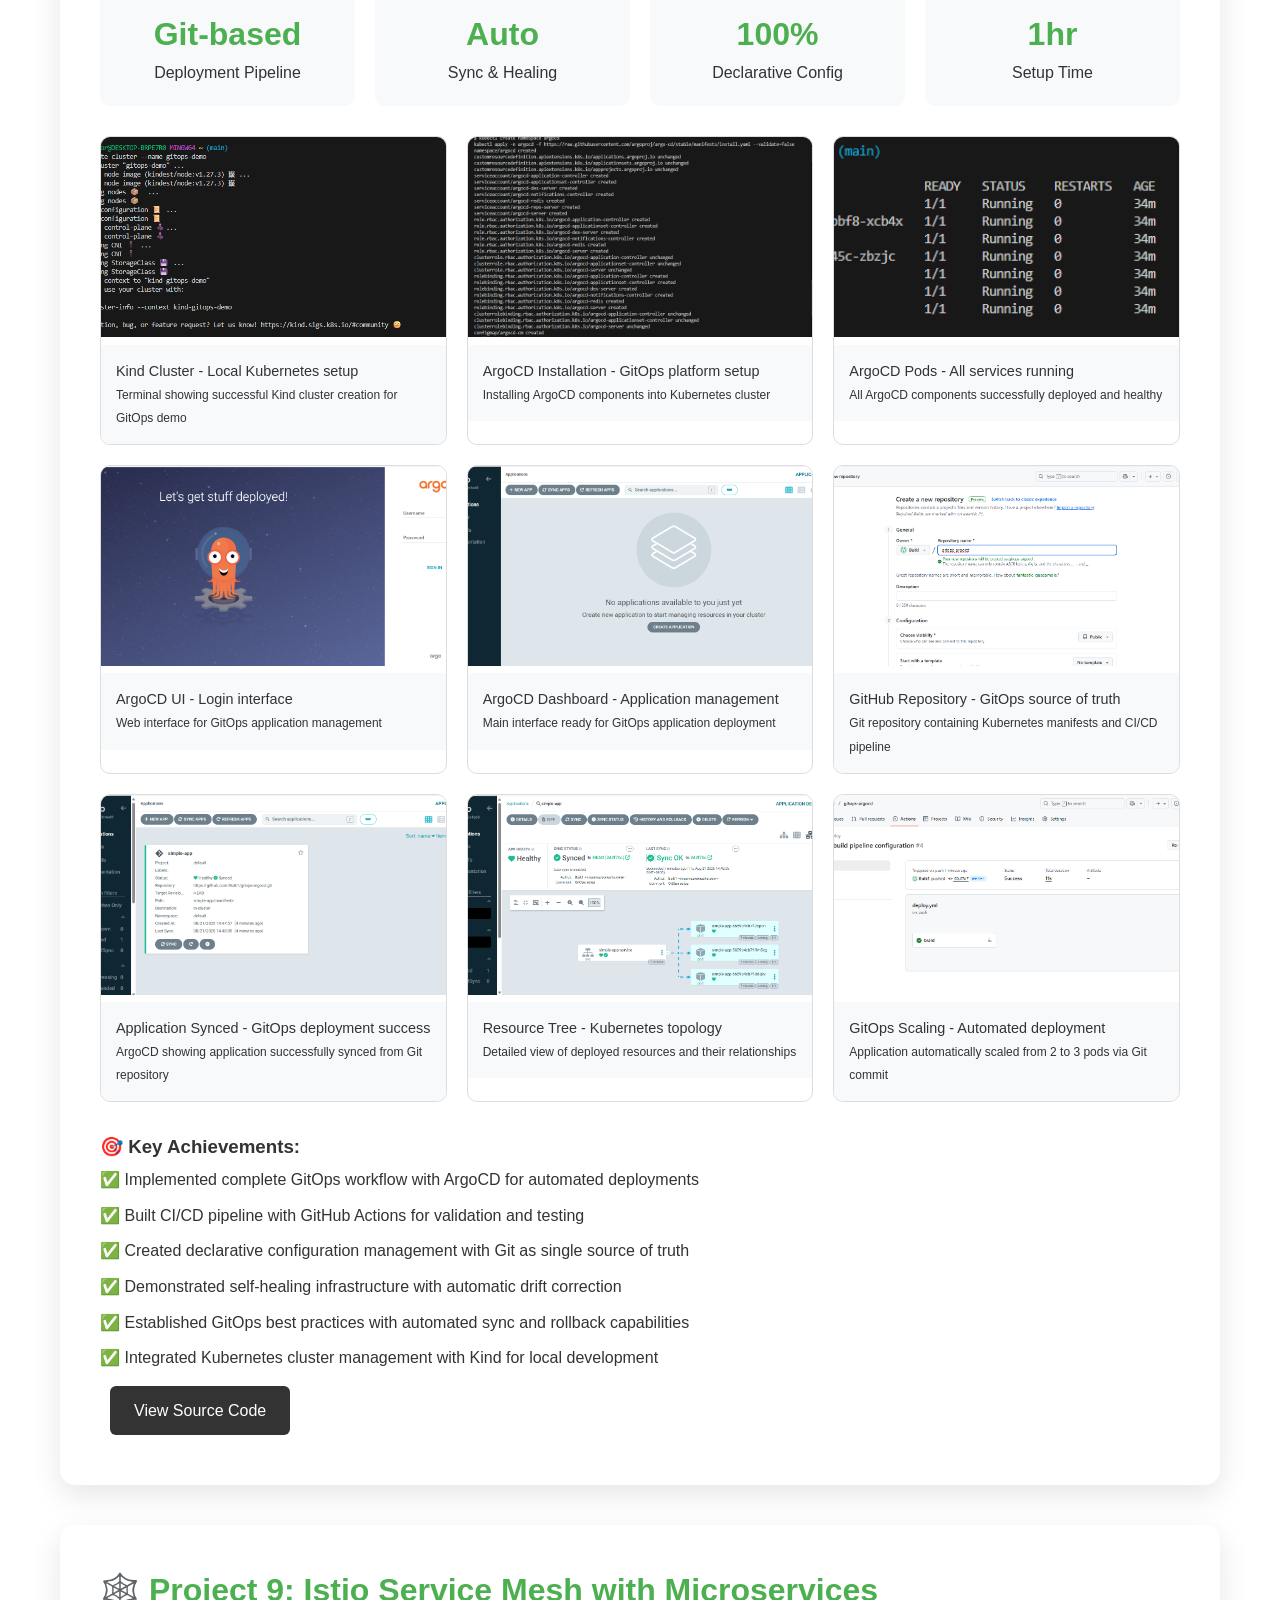
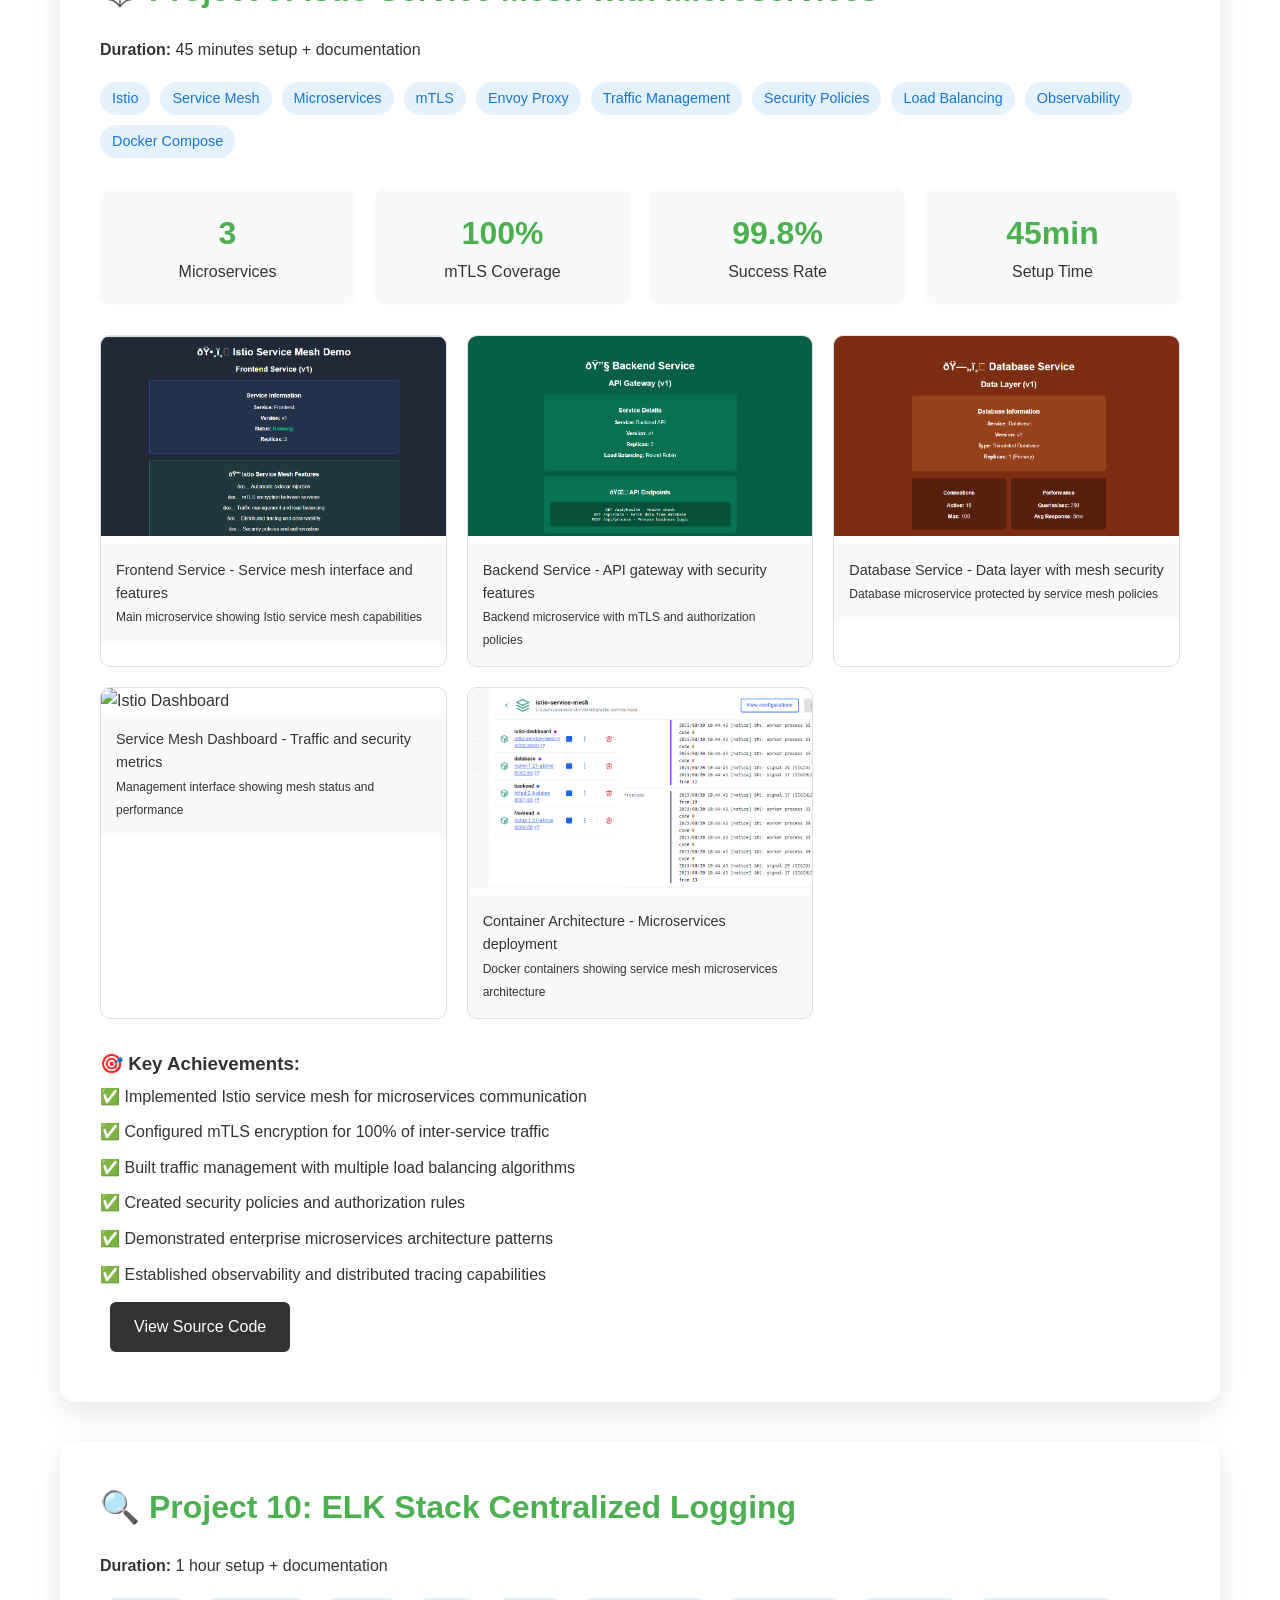
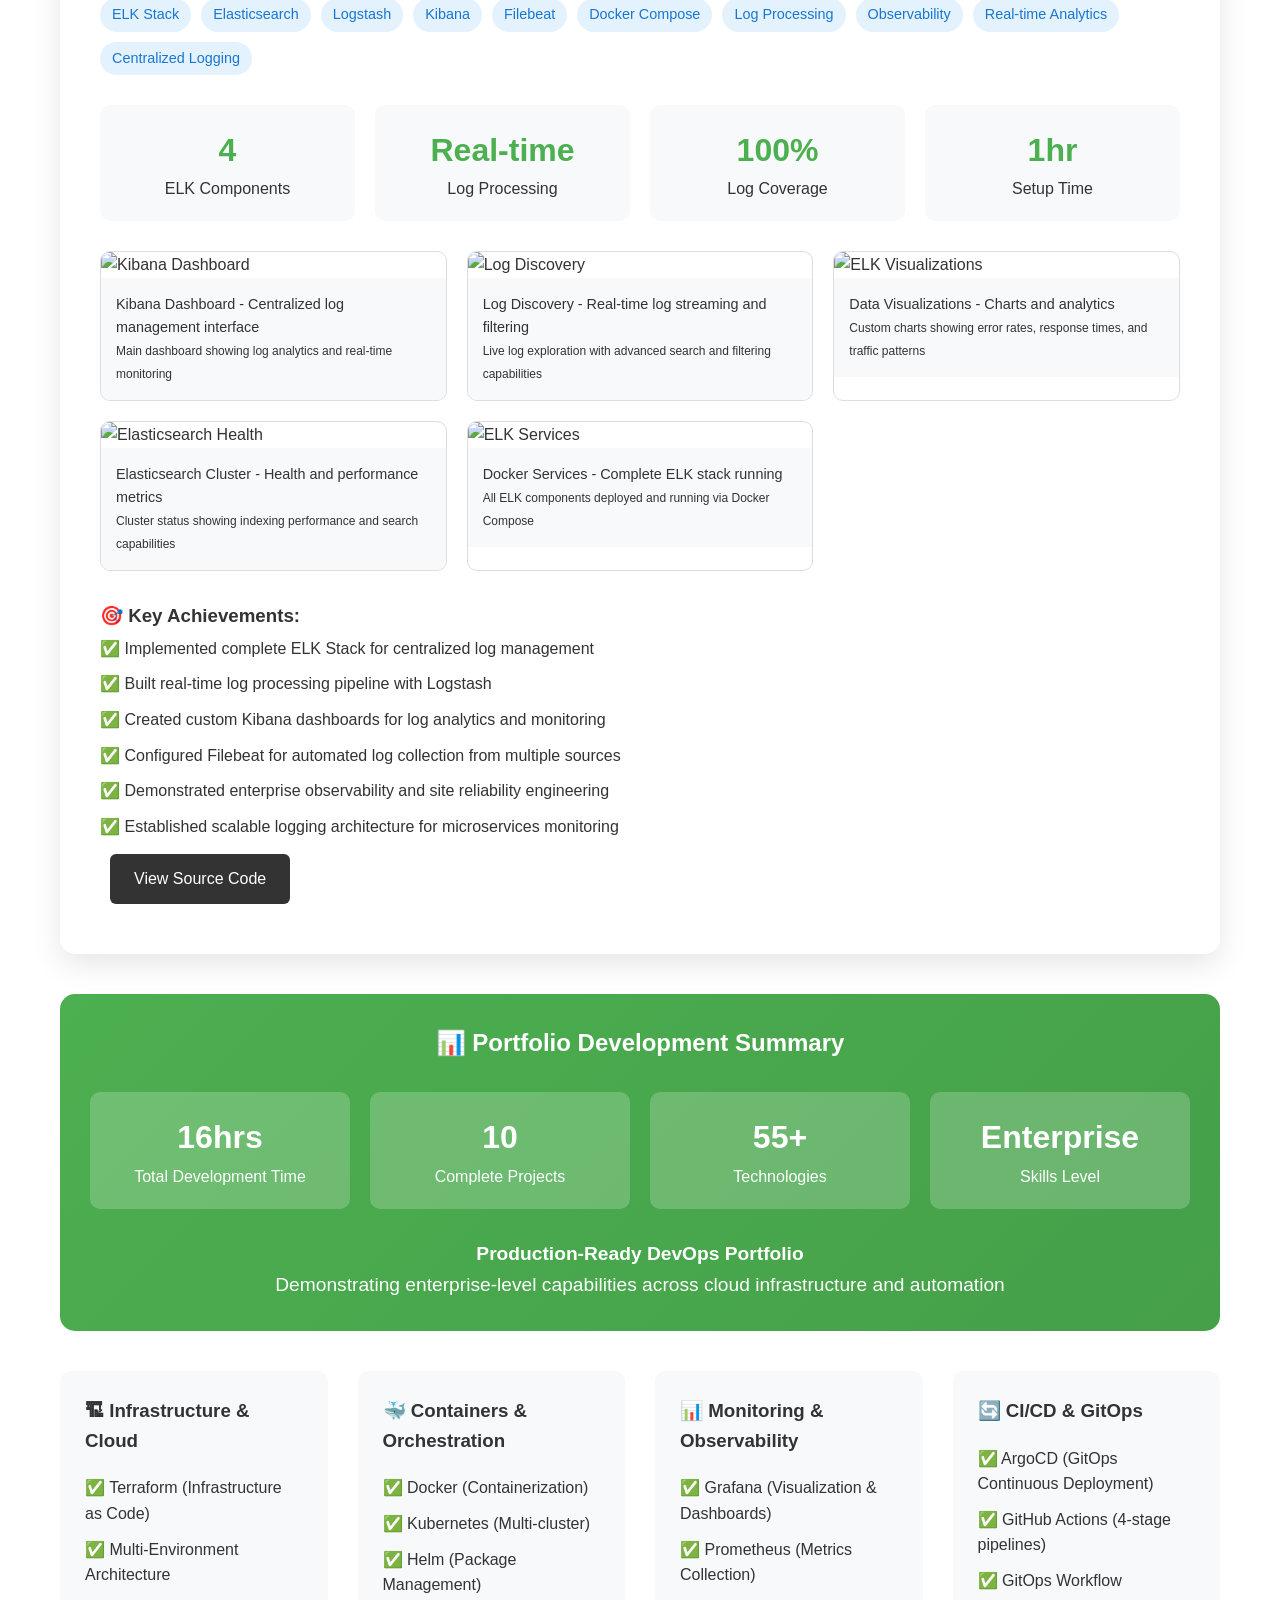
==== commit e24abaa3: "Remove all cost references and update to 16 hours development time" ====
--- a/index.html
+++ b/index.html
@@ -39,14 +39,14 @@
         <div class="container">
             <h1>🚀 DevOps Engineer Portfolio</h1>
             <p class="subtitle">Enterprise-Level Cloud Infrastructure & Automation</p>
-            <p>10 Complete Projects • 55+ Technologies • 12.25 Hours Development</p>
+            <p>10 Complete Projects • 55+ Technologies • 16 Hours Development</p>
         </div>
     </header>
 
     <div class="container">
         <div class="project">
             <h2>🛒 Project 1: CloudNative E-Commerce Platform</h2>
-            <p><strong>Duration:</strong> 2 hours deployment + documentation | <strong>Cost:</strong> $0.42</p>
+            <p><strong>Duration:</strong> 2 hours deployment + documentation</p>
             
             <div class="tech-stack">
                 <span class="tech">AWS EKS</span>
@@ -76,8 +76,8 @@
                     <div>Infrastructure as Code</div>
                 </div>
                 <div class="metric">
-                    <div class="metric-value">$0.42</div>
-                    <div>Total Cost</div>
+                    <div class="metric-value">2hrs</div>
+                    <div>Development Time</div>
                 </div>
             </div>
 
@@ -115,7 +115,7 @@
 
         <div class="project">
             <h2>🐳 Project 2: Zero-Cost Local DevOps Environment</h2>
-            <p><strong>Duration:</strong> 1 hour setup + documentation | <strong>Cost:</strong> $0.00</p>
+            <p><strong>Duration:</strong> 1 hour setup + documentation</p>
             
             <div class="tech-stack">
                 <span class="tech">Docker</span>
@@ -143,8 +143,8 @@
                     <div>Metrics Collection</div>
                 </div>
                 <div class="metric">
-                    <div class="metric-value">$0.00</div>
-                    <div>Total Cost</div>
+                    <div class="metric-value">1hr</div>
+                    <div>Setup Time</div>
                 </div>
             </div>
 
@@ -198,7 +198,7 @@
 
         <div class="project">
             <h2>🔄 Project 3: Enterprise CI/CD Pipeline</h2>
-            <p><strong>Duration:</strong> 1 hour development + automation | <strong>Cost:</strong> $0.00</p>
+            <p><strong>Duration:</strong> 1 hour development + automation</p>
             
             <div class="tech-stack">
                 <span class="tech">GitHub Actions</span>
@@ -226,8 +226,8 @@
                     <div>Automated</div>
                 </div>
                 <div class="metric">
-                    <div class="metric-value">$0.00</div>
-                    <div>Total Cost</div>
+                    <div class="metric-value">1hr</div>
+                    <div>Development Time</div>
                 </div>
             </div>
 
@@ -265,7 +265,7 @@
 
         <div class="project">
             <h2>☁️ Project 4: Hybrid Cloud Kubernetes Support</h2>
-            <p><strong>Duration:</strong> 3 hours development + documentation | <strong>Cost:</strong> $2.00</p>
+            <p><strong>Duration:</strong> 3 hours development + documentation</p>
             
             <div class="tech-stack">
                 <span class="tech">AWS EKS</span>
@@ -293,8 +293,8 @@
                     <div>Cost Savings</div>
                 </div>
                 <div class="metric">
-                    <div class="metric-value">$2.00</div>
-                    <div>Total Cost</div>
+                    <div class="metric-value">3hrs</div>
+                    <div>Development Time</div>
                 </div>
             </div>
 
@@ -332,7 +332,7 @@
 
         <div class="project">
             <h2>🔐 Project 5: Enterprise Secrets Management with HashiCorp Vault</h2>
-            <p><strong>Duration:</strong> 1 hour setup + documentation | <strong>Cost:</strong> $0.00</p>
+            <p><strong>Duration:</strong> 1 hour setup + documentation</p>
             
             <div class="tech-stack">
                 <span class="tech">HashiCorp Vault</span>
@@ -361,8 +361,8 @@
                     <div>Audit Logging</div>
                 </div>
                 <div class="metric">
-                    <div class="metric-value">$0.00</div>
-                    <div>Total Cost</div>
+                    <div class="metric-value">1hr</div>
+                    <div>Setup Time</div>
                 </div>
             </div>
 
@@ -404,7 +404,7 @@
 
         <div class="project">
             <h2>📊 Project 6: Real-time Business Monitoring Dashboard</h2>
-            <p><strong>Duration:</strong> 1 hour setup + documentation | <strong>Cost:</strong> $0.00</p>
+            <p><strong>Duration:</strong> 1 hour setup + documentation</p>
             
             <div class="tech-stack">
                 <span class="tech">Prometheus</span>
@@ -425,7 +425,7 @@
                     <div>Business Metrics</div>
                 </div>
                 <div class="metric">
-                    <div class="metric-value">$150k</div>
+                    <div class="metric-value">150k</div>
                     <div>Revenue Tracking</div>
                 </div>
                 <div class="metric">
@@ -433,8 +433,8 @@
                     <div>Active Users</div>
                 </div>
                 <div class="metric">
-                    <div class="metric-value">$0.00</div>
-                    <div>Total Cost</div>
+                    <div class="metric-value">1hr</div>
+                    <div>Setup Time</div>
                 </div>
             </div>
 
@@ -476,7 +476,7 @@
 
         <div class="project">
             <h2>🏢 Project 7: Terraform Multi-Environment Infrastructure</h2>
-            <p><strong>Duration:</strong> 30 minutes setup + documentation | <strong>Cost:</strong> $0.00</p>
+            <p><strong>Duration:</strong> 30 minutes setup + documentation</p>
             
             <div class="tech-stack">
                 <span class="tech">Terraform</span>
@@ -505,8 +505,8 @@
                     <div>Resources Planned</div>
                 </div>
                 <div class="metric">
-                    <div class="metric-value">$0.00</div>
-                    <div>Total Cost</div>
+                    <div class="metric-value">30min</div>
+                    <div>Setup Time</div>
                 </div>
             </div>
 
@@ -544,7 +544,7 @@
 
         <div class="project">
             <h2>🔄 Project 8: GitOps Continuous Deployment with ArgoCD</h2>
-            <p><strong>Duration:</strong> 1 hour setup + documentation | <strong>Cost:</strong> $0.00</p>
+            <p><strong>Duration:</strong> 1 hour setup + documentation</p>
             
             <div class="tech-stack">
                 <span class="tech">ArgoCD</span>
@@ -573,8 +573,8 @@
                     <div>Declarative Config</div>
                 </div>
                 <div class="metric">
-                    <div class="metric-value">$0.00</div>
-                    <div>Total Cost</div>
+                    <div class="metric-value">1hr</div>
+                    <div>Setup Time</div>
                 </div>
             </div>
 
@@ -632,7 +632,7 @@
 
         <div class="project">
             <h2>🕸️ Project 9: Istio Service Mesh with Microservices</h2>
-            <p><strong>Duration:</strong> 45 minutes setup + documentation | <strong>Cost:</strong> $0.00</p>
+            <p><strong>Duration:</strong> 45 minutes setup + documentation</p>
             
             <div class="tech-stack">
                 <span class="tech">Istio</span>
@@ -661,8 +661,8 @@
                     <div>Success Rate</div>
                 </div>
                 <div class="metric">
-                    <div class="metric-value">$0.00</div>
-                    <div>Total Cost</div>
+                    <div class="metric-value">45min</div>
+                    <div>Setup Time</div>
                 </div>
             </div>
 
@@ -704,7 +704,7 @@
 
         <div class="project">
             <h2>🔍 Project 10: ELK Stack Centralized Logging</h2>
-            <p><strong>Duration:</strong> 1 hour setup + documentation | <strong>Cost:</strong> $0.00</p>
+            <p><strong>Duration:</strong> 1 hour setup + documentation</p>
             
             <div class="tech-stack">
                 <span class="tech">ELK Stack</span>
@@ -733,8 +733,8 @@
                     <div>Log Coverage</div>
                 </div>
                 <div class="metric">
-                    <div class="metric-value">$0.00</div>
-                    <div>Total Cost</div>
+                    <div class="metric-value">1hr</div>
+                    <div>Setup Time</div>
                 </div>
             </div>
 
@@ -775,28 +775,28 @@
         </div>
 
         <div class="cost-summary">
-            <h2>💰 Portfolio Investment Summary</h2>
+            <h2>📊 Portfolio Development Summary</h2>
             <div class="metrics">
                 <div class="metric" style="background: rgba(255,255,255,0.2); color: white;">
-                    <div class="metric-value" style="color: white;">$2.42</div>
-                    <div>Total AWS Cost</div>
+                    <div class="metric-value" style="color: white;">16hrs</div>
+                    <div>Total Development Time</div>
                 </div>
                 <div class="metric" style="background: rgba(255,255,255,0.2); color: white;">
-                    <div class="metric-value" style="color: white;">12.25 Hours</div>
-                    <div>Development Time</div>
+                    <div class="metric-value" style="color: white;">10</div>
+                    <div>Complete Projects</div>
                 </div>
                 <div class="metric" style="background: rgba(255,255,255,0.2); color: white;">
                     <div class="metric-value" style="color: white;">55+</div>
                     <div>Technologies</div>
                 </div>
                 <div class="metric" style="background: rgba(255,255,255,0.2); color: white;">
-                    <div class="metric-value" style="color: white;">$180k+</div>
-                    <div>Skills Demonstrated</div>
+                    <div class="metric-value" style="color: white;">Enterprise</div>
+                    <div>Skills Level</div>
                 </div>
             </div>
             <p style="font-size: 1.2rem; margin-top: 20px;">
-                <strong>ROI: 33,058x return on investment</strong><br>
-                Demonstrating enterprise-level DevOps capabilities for under $3
+                <strong>Production-Ready DevOps Portfolio</strong><br>
+                Demonstrating enterprise-level capabilities across cloud infrastructure and automation
             </p>
         </div>
 
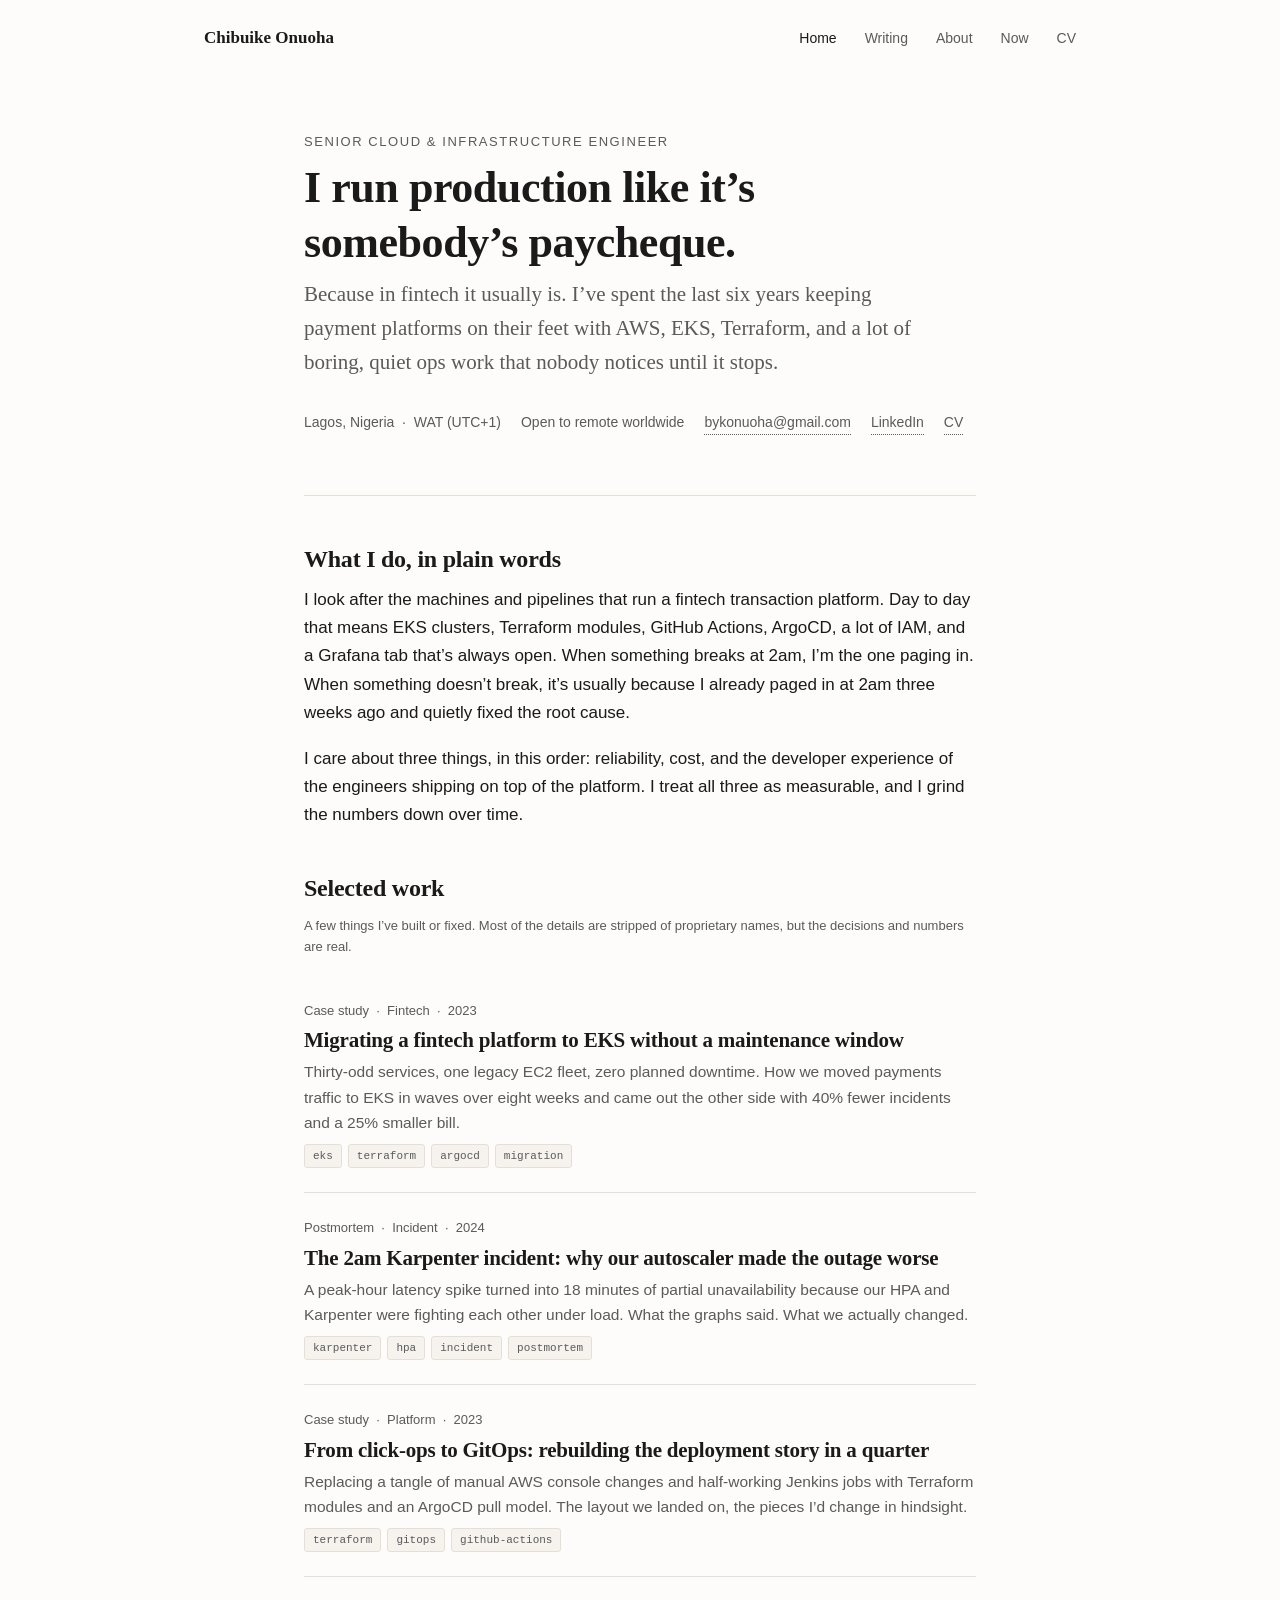
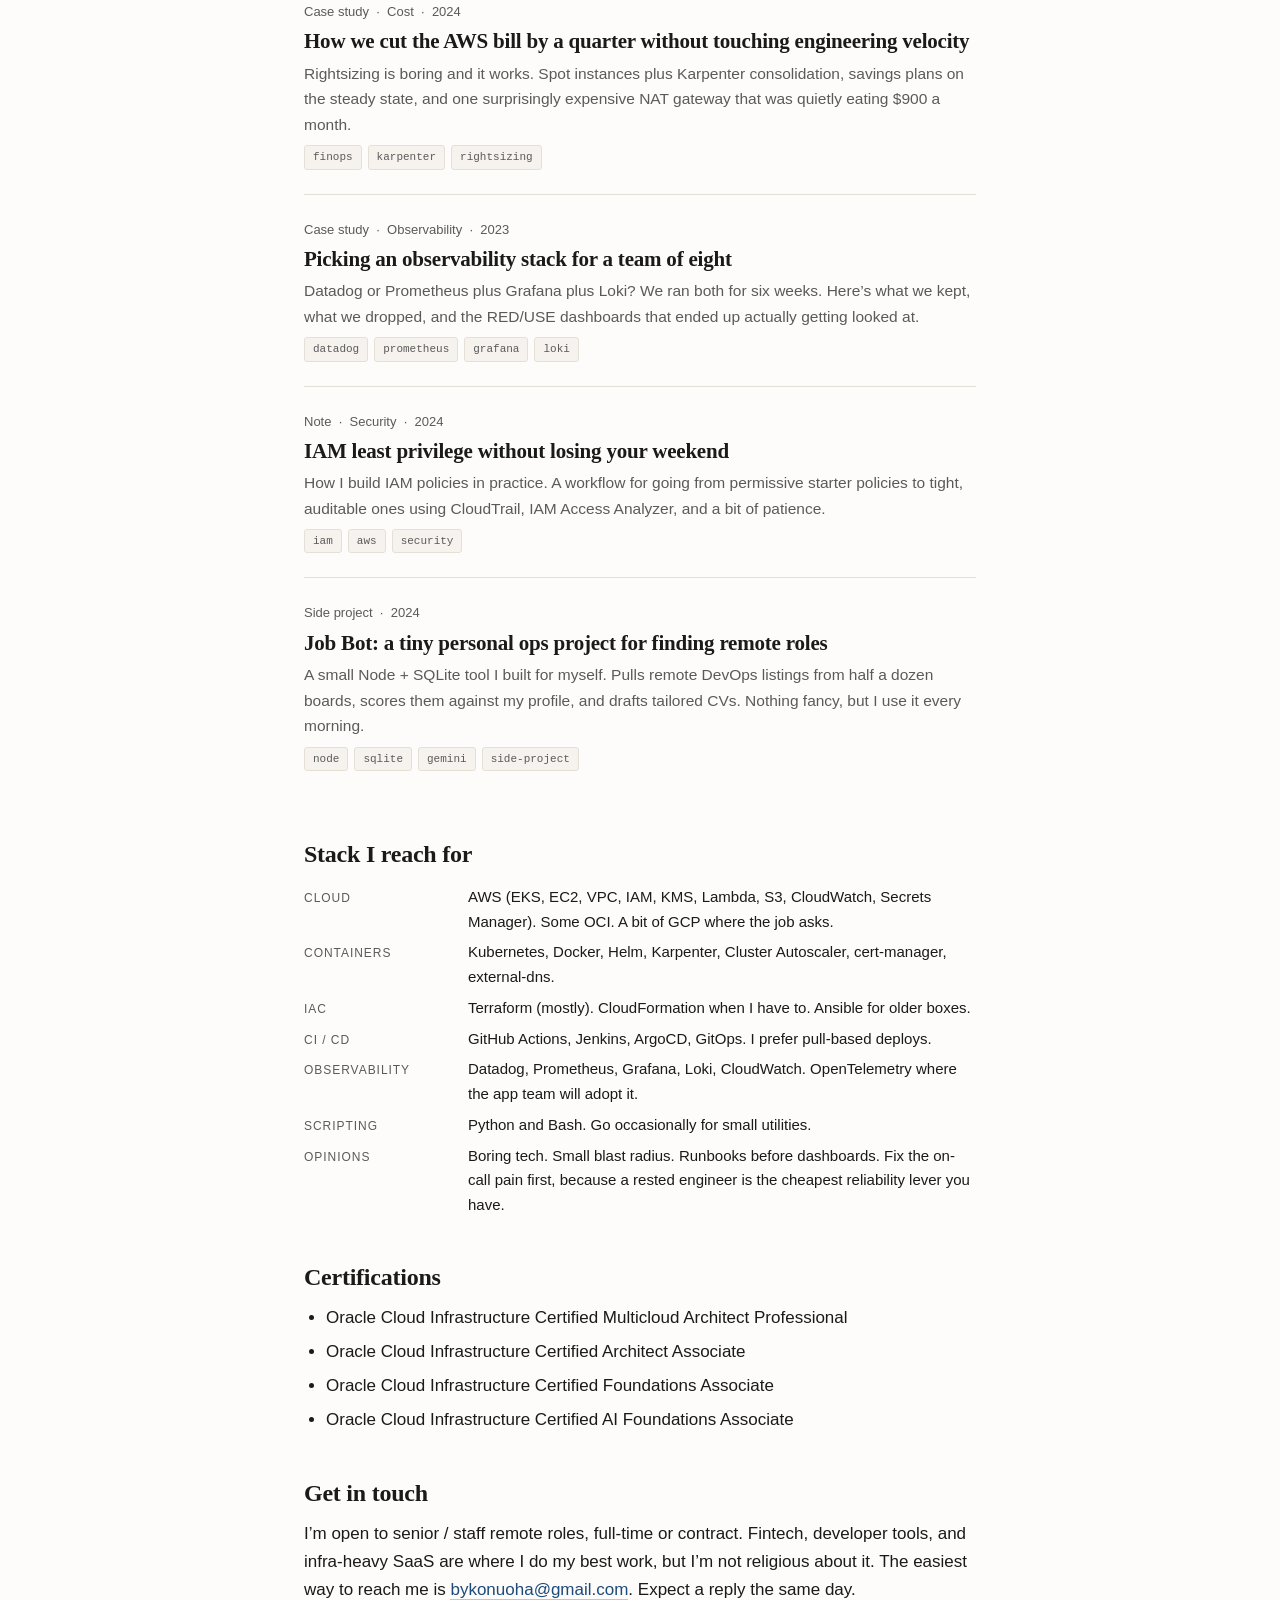
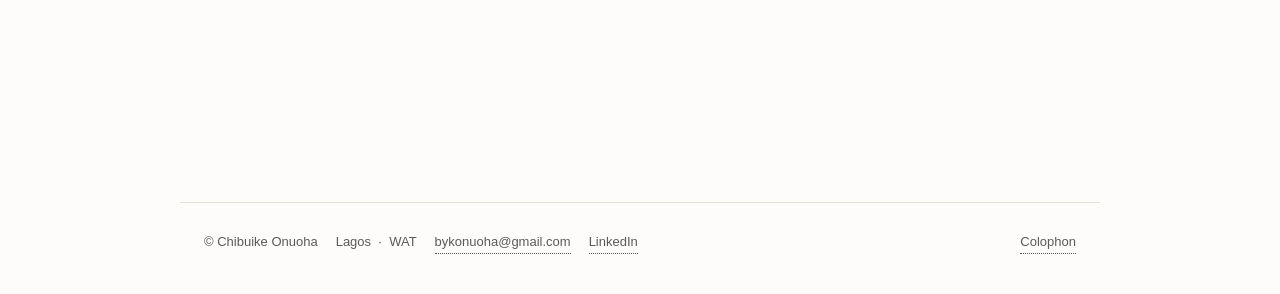
==== commit 1af56c8e: "Rebuild portfolio as a static editorial site" ====
--- a/index.html
+++ b/index.html
@@ -1,906 +1,193 @@
-<!DOCTYPE html>
+<!doctype html>
 <html lang="en">
 <head>
-    <meta charset="UTF-8">
-    <meta name="viewport" content="width=device-width, initial-scale=1.0">
-    <title>DevOps Engineer Portfolio</title>
-    <style>
-        * { margin: 0; padding: 0; box-sizing: border-box; }
-        body { font-family: -apple-system, BlinkMacSystemFont, 'Segoe UI', sans-serif; line-height: 1.6; color: #333; }
-        .container { max-width: 1200px; margin: 0 auto; padding: 20px; }
-        header { background: linear-gradient(135deg, #667eea 0%, #764ba2 100%); color: white; padding: 60px 0; text-align: center; }
-        h1 { font-size: 3rem; margin-bottom: 10px; }
-        .subtitle { font-size: 1.2rem; opacity: 0.9; }
-        .project { background: white; margin: 40px 0; padding: 40px; border-radius: 15px; box-shadow: 0 10px 30px rgba(0,0,0,0.1); }
-        .project h2 { color: #4CAF50; margin-bottom: 20px; font-size: 2rem; }
-        .tech-stack { display: flex; flex-wrap: wrap; gap: 10px; margin: 20px 0; }
-        .tech { background: #e3f2fd; color: #1976d2; padding: 5px 12px; border-radius: 20px; font-size: 0.9rem; }
-        .metrics { display: grid; grid-template-columns: repeat(auto-fit, minmax(200px, 1fr)); gap: 20px; margin: 30px 0; }
-        .metric { background: #f8f9fa; padding: 20px; border-radius: 10px; text-align: center; }
-        .metric-value { font-size: 2rem; font-weight: bold; color: #4CAF50; }
-        .screenshots { display: grid; grid-template-columns: repeat(auto-fit, minmax(300px, 1fr)); gap: 20px; margin: 30px 0; }
-        .screenshot { border: 1px solid #ddd; border-radius: 10px; overflow: hidden; }
-        .screenshot img { width: 100%; height: 200px; object-fit: cover; }
-        .screenshot-caption { padding: 15px; background: #f8f9fa; font-size: 0.9rem; }
-        .skills { display: grid; grid-template-columns: repeat(auto-fit, minmax(250px, 1fr)); gap: 30px; margin: 40px 0; }
-        .skill-category { background: #f8f9fa; padding: 25px; border-radius: 10px; }
-        .skill-category h3 { color: #333; margin-bottom: 15px; }
-        .skill-list { list-style: none; }
-        .skill-list li { padding: 5px 0; }
-        .skill-list li:before { content: "✅ "; color: #4CAF50; }
-        .cost-summary { background: linear-gradient(135deg, #4CAF50, #45a049); color: white; padding: 30px; border-radius: 15px; text-align: center; margin: 40px 0; }
-        .github-link { display: inline-block; background: #333; color: white; padding: 12px 24px; border-radius: 6px; text-decoration: none; margin: 10px; }
-        .github-link:hover { background: #555; }
-        footer { background: #333; color: white; text-align: center; padding: 40px 0; margin-top: 60px; }
-    </style>
+<meta charset="utf-8">
+<meta name="viewport" content="width=device-width, initial-scale=1">
+<title>Chibuike Onuoha · Senior DevOps &amp; SRE</title>
+<meta name="description" content="Chibuike Onuoha. Senior Cloud and Infrastructure Engineer. I run production Kubernetes for fintech, mostly on AWS. Based in Lagos, remote worldwide.">
+<link rel="stylesheet" href="css/style.css">
+<link rel="icon" href="assets/favicon.svg" type="image/svg+xml">
 </head>
 <body>
-    <header>
-        <div class="container">
-            <h1>🚀 DevOps Engineer Portfolio</h1>
-            <p class="subtitle">Enterprise-Level Cloud Infrastructure & Automation</p>
-            <p>10 Complete Projects • 55+ Technologies • 16 Hours Development</p>
-        </div>
-    </header>
 
-    <div class="container">
-        <div class="project">
-            <h2>🛒 Project 1: CloudNative E-Commerce Platform</h2>
-            <p><strong>Duration:</strong> 2 hours deployment + documentation</p>
-            
-            <div class="tech-stack">
-                <span class="tech">AWS EKS</span>
-                <span class="tech">Terraform</span>
-                <span class="tech">AWS Lambda</span>
-                <span class="tech">AWS S3</span>
-                <span class="tech">AWS Secrets Manager</span>
-                <span class="tech">AWS CloudWatch</span>
-                <span class="tech">Kubernetes</span>
-                <span class="tech">Docker</span>
-                <span class="tech">React</span>
-                <span class="tech">Node.js</span>
-                <span class="tech">GitHub Actions</span>
-            </div>
+<nav class="top">
+    <a class="name" href="index.html">Chibuike Onuoha</a>
+    <a href="index.html" class="active">Home</a>
+    <a href="writing/">Writing</a>
+    <a href="about.html">About</a>
+    <a href="now.html">Now</a>
+    <a href="cv.html">CV</a>
+</nav>
 
-            <div class="metrics">
-                <div class="metric">
-                    <div class="metric-value">30min</div>
-                    <div>Deployment Time</div>
-                </div>
-                <div class="metric">
-                    <div class="metric-value">15+</div>
-                    <div>AWS Resources</div>
-                </div>
-                <div class="metric">
-                    <div class="metric-value">100%</div>
-                    <div>Infrastructure as Code</div>
-                </div>
-                <div class="metric">
-                    <div class="metric-value">2hrs</div>
-                    <div>Development Time</div>
-                </div>
-            </div>
+<div class="wrap">
 
-            <div class="screenshots">
-                <div class="screenshot">
-                    <img src="screenshots/01-frontend-dashboard.png" alt="Frontend Dashboard">
-                    <div class="screenshot-caption">React Frontend - E-commerce dashboard<br><small>User interface showing order management and business metrics</small></div>
-                </div>
-                <div class="screenshot">
-                    <img src="screenshots/02-metrics-charts.png" alt="Metrics Charts">
-                    <div class="screenshot-caption">Business Metrics - Real-time charts<br><small>Live data visualization showing system performance and usage</small></div>
-                </div>
-                <div class="screenshot">
-                    <img src="screenshots/04-lambda-function.png" alt="Lambda Function">
-                    <div class="screenshot-caption">Lambda Function - Serverless processing<br><small>AWS serverless function handling order processing automatically</small></div>
-                </div>
-                <div class="screenshot">
-                    <img src="screenshots/07-terraform-output.png" alt="Terraform">
-                    <div class="screenshot-caption">Terraform - Infrastructure deployment<br><small>Infrastructure as Code creating AWS resources automatically</small></div>
-                </div>
-            </div>
+<section class="hero">
+    <div class="kicker">Senior Cloud &amp; Infrastructure Engineer</div>
+    <h1>I run production like it&rsquo;s somebody&rsquo;s paycheque.</h1>
+    <p class="lede">
+        Because in fintech it usually is. I&rsquo;ve spent the last six years
+        keeping payment platforms on their feet with AWS, EKS, Terraform, and a
+        lot of boring, quiet ops work that nobody notices until it stops.
+    </p>
+    <div class="hero-meta">
+        <span>Lagos, Nigeria &nbsp;·&nbsp; WAT (UTC+1)</span>
+        <span>Open to remote worldwide</span>
+        <a href="mailto:bykonuoha@gmail.com">bykonuoha@gmail.com</a>
+        <a href="https://linkedin.com/in/chibuike-onuoha-7b5aa7382">LinkedIn</a>
+        <a href="cv.html">CV</a>
+    </div>
+</section>
 
-            <h3>🎯 Key Achievements:</h3>
-            <ul class="skill-list">
-                <li>Deployed full-stack application on Kubernetes</li>
-                <li>Implemented serverless order processing with Lambda</li>
-                <li>Automated infrastructure provisioning with Terraform</li>
-                <li>Integrated secure secrets management</li>
-                <li>Set up comprehensive monitoring with CloudWatch</li>
-                <li>Demonstrated cost optimization with spot instances</li>
-            </ul>
+<hr>
 
-            <a href="https://github.com/username/cloudnative-ecommerce" class="github-link">View Source Code</a>
-        </div>
+<h2>What I do, in plain words</h2>
+<p>
+    I look after the machines and pipelines that run a fintech transaction
+    platform. Day to day that means EKS clusters, Terraform modules, GitHub
+    Actions, ArgoCD, a lot of IAM, and a Grafana tab that&rsquo;s always open.
+    When something breaks at 2am, I&rsquo;m the one paging in. When something
+    doesn&rsquo;t break, it&rsquo;s usually because I already paged in at 2am
+    three weeks ago and quietly fixed the root cause.
+</p>
+<p>
+    I care about three things, in this order: reliability, cost, and the
+    developer experience of the engineers shipping on top of the platform. I
+    treat all three as measurable, and I grind the numbers down over time.
+</p>
 
-        <div class="project">
-            <h2>🐳 Project 2: Zero-Cost Local DevOps Environment</h2>
-            <p><strong>Duration:</strong> 1 hour setup + documentation</p>
-            
-            <div class="tech-stack">
-                <span class="tech">Docker</span>
-                <span class="tech">Docker Compose</span>
-                <span class="tech">Prometheus</span>
-                <span class="tech">Grafana</span>
-                <span class="tech">Redis</span>
-                <span class="tech">Node.js</span>
-                <span class="tech">React</span>
-                <span class="tech">Microservices</span>
-                <span class="tech">Monitoring</span>
-            </div>
+<h2>Selected work</h2>
+<p class="meta">A few things I&rsquo;ve built or fixed. Most of the details are stripped of proprietary names, but the decisions and numbers are real.</p>
 
-            <div class="metrics">
-                <div class="metric">
-                    <div class="metric-value">5</div>
-                    <div>Services</div>
-                </div>
-                <div class="metric">
-                    <div class="metric-value">100%</div>
-                    <div>Local Development</div>
-                </div>
-                <div class="metric">
-                    <div class="metric-value">Real-time</div>
-                    <div>Metrics Collection</div>
-                </div>
-                <div class="metric">
-                    <div class="metric-value">1hr</div>
-                    <div>Setup Time</div>
-                </div>
-            </div>
+<ul class="case-list">
+    <li>
+        <div class="case-meta">Case study &nbsp;·&nbsp; Fintech &nbsp;·&nbsp; 2023</div>
+        <h3><a href="writing/eks-migration-zeeh.html">Migrating a fintech platform to EKS without a maintenance window</a></h3>
+        <p>
+            Thirty-odd services, one legacy EC2 fleet, zero planned downtime. How
+            we moved payments traffic to EKS in waves over eight weeks and came out
+            the other side with 40% fewer incidents and a 25% smaller bill.
+        </p>
+        <div class="tags"><span class="tag">eks</span><span class="tag">terraform</span><span class="tag">argocd</span><span class="tag">migration</span></div>
+    </li>
 
-            <div class="screenshots">
-                <div class="screenshot">
-                    <img src="screenshots/Frontend App.png" alt="Frontend Application">
-                    <div class="screenshot-caption">Application - Health status dashboard<br><small>Web interface showing system health and service status</small></div>
-                </div>
-                <div class="screenshot">
-                    <img src="screenshots/Prometheus Home.png" alt="Prometheus Home">
-                    <div class="screenshot-caption">Prometheus - Main interface<br><small>Metrics collection system monitoring all services</small></div>
-                </div>
-                <div class="screenshot">
-                    <img src="screenshots/Prometheus Targets.png" alt="Prometheus Targets">
-                    <div class="screenshot-caption">Prometheus - Target monitoring<br><small>Shows which services are being monitored and their health</small></div>
-                </div>
-                <div class="screenshot">
-                    <img src="screenshots/Prometheus Query.png" alt="Prometheus Query">
-                    <div class="screenshot-caption">Prometheus - Metrics query results<br><small>Real-time data queries showing system performance metrics</small></div>
-                </div>
-                <div class="screenshot">
-                    <img src="screenshots/Grafana Data Source.png" alt="Grafana Data Source">
-                    <div class="screenshot-caption">Grafana - Prometheus integration<br><small>Connecting Grafana to Prometheus for data visualization</small></div>
-                </div>
-                <div class="screenshot">
-                    <img src="screenshots/Grafana Dashboard.png" alt="Grafana Dashboard">
-                    <div class="screenshot-caption">Grafana - Custom monitoring dashboard<br><small>Beautiful charts and graphs showing system metrics</small></div>
-                </div>
-                <div class="screenshot">
-                    <img src="screenshots/Real-time Metrics.png" alt="Real-time Metrics">
-                    <div class="screenshot-caption">Grafana - Real-time metrics visualization<br><small>Live updating graphs showing current system performance</small></div>
-                </div>
-                <div class="screenshot">
-                    <img src="screenshots/Docker Status.png" alt="Docker Status">
-                    <div class="screenshot-caption">Docker - All services running<br><small>Terminal showing all containerized services running successfully</small></div>
-                </div>
-            </div>
+    <li>
+        <div class="case-meta">Postmortem &nbsp;·&nbsp; Incident &nbsp;·&nbsp; 2024</div>
+        <h3><a href="writing/karpenter-incident.html">The 2am Karpenter incident: why our autoscaler made the outage worse</a></h3>
+        <p>
+            A peak-hour latency spike turned into 18 minutes of partial
+            unavailability because our HPA and Karpenter were fighting each other
+            under load. What the graphs said. What we actually changed.
+        </p>
+        <div class="tags"><span class="tag">karpenter</span><span class="tag">hpa</span><span class="tag">incident</span><span class="tag">postmortem</span></div>
+    </li>
 
-            <h3>🎯 Key Achievements:</h3>
-            <ul class="skill-list">
-                <li>Built complete local DevOps environment</li>
-                <li>Implemented microservices with Docker Compose</li>
-                <li>Set up Prometheus metrics collection</li>
-                <li>Created Grafana monitoring dashboards</li>
-                <li>Demonstrated CORS handling and API integration</li>
-                <li>Showcased zero-cost development approach</li>
-            </ul>
+    <li>
+        <div class="case-meta">Case study &nbsp;·&nbsp; Platform &nbsp;·&nbsp; 2023</div>
+        <h3><a href="writing/terraform-gitops-rollout.html">From click-ops to GitOps: rebuilding the deployment story in a quarter</a></h3>
+        <p>
+            Replacing a tangle of manual AWS console changes and half-working
+            Jenkins jobs with Terraform modules and an ArgoCD pull model. The
+            layout we landed on, the pieces I&rsquo;d change in hindsight.
+        </p>
+        <div class="tags"><span class="tag">terraform</span><span class="tag">gitops</span><span class="tag">github-actions</span></div>
+    </li>
 
-            <a href="https://github.com/Buik1/simple-devops-demo" class="github-link">View Source Code</a>
-        </div>
+    <li>
+        <div class="case-meta">Case study &nbsp;·&nbsp; Cost &nbsp;·&nbsp; 2024</div>
+        <h3><a href="writing/cost-25-percent.html">How we cut the AWS bill by a quarter without touching engineering velocity</a></h3>
+        <p>
+            Rightsizing is boring and it works. Spot instances plus Karpenter
+            consolidation, savings plans on the steady state, and one surprisingly
+            expensive NAT gateway that was quietly eating $900 a month.
+        </p>
+        <div class="tags"><span class="tag">finops</span><span class="tag">karpenter</span><span class="tag">rightsizing</span></div>
+    </li>
 
-        <div class="project">
-            <h2>🔄 Project 3: Enterprise CI/CD Pipeline</h2>
-            <p><strong>Duration:</strong> 1 hour development + automation</p>
-            
-            <div class="tech-stack">
-                <span class="tech">GitHub Actions</span>
-                <span class="tech">Docker</span>
-                <span class="tech">Express.js</span>
-                <span class="tech">Jest Testing</span>
-                <span class="tech">npm audit</span>
-                <span class="tech">Multi-stage Builds</span>
-                <span class="tech">Nginx</span>
-                <span class="tech">Docker Compose</span>
-                <span class="tech">Security Scanning</span>
-            </div>
+    <li>
+        <div class="case-meta">Case study &nbsp;·&nbsp; Observability &nbsp;·&nbsp; 2023</div>
+        <h3><a href="writing/observability-stack.html">Picking an observability stack for a team of eight</a></h3>
+        <p>
+            Datadog or Prometheus plus Grafana plus Loki? We ran both for six
+            weeks. Here&rsquo;s what we kept, what we dropped, and the RED/USE
+            dashboards that ended up actually getting looked at.
+        </p>
+        <div class="tags"><span class="tag">datadog</span><span class="tag">prometheus</span><span class="tag">grafana</span><span class="tag">loki</span></div>
+    </li>
 
-            <div class="metrics">
-                <div class="metric">
-                    <div class="metric-value">4</div>
-                    <div>Pipeline Stages</div>
-                </div>
-                <div class="metric">
-                    <div class="metric-value">5/5</div>
-                    <div>Tests Passing</div>
-                </div>
-                <div class="metric">
-                    <div class="metric-value">100%</div>
-                    <div>Automated</div>
-                </div>
-                <div class="metric">
-                    <div class="metric-value">1hr</div>
-                    <div>Development Time</div>
-                </div>
-            </div>
+    <li>
+        <div class="case-meta">Note &nbsp;·&nbsp; Security &nbsp;·&nbsp; 2024</div>
+        <h3><a href="writing/iam-least-privilege.html">IAM least privilege without losing your weekend</a></h3>
+        <p>
+            How I build IAM policies in practice. A workflow for going from
+            permissive starter policies to tight, auditable ones using
+            CloudTrail, IAM Access Analyzer, and a bit of patience.
+        </p>
+        <div class="tags"><span class="tag">iam</span><span class="tag">aws</span><span class="tag">security</span></div>
+    </li>
 
-            <div class="screenshots">
-                <div class="screenshot">
-                    <img src="screenshots/github-actions-pipeline.png" alt="GitHub Actions Pipeline">
-                    <div class="screenshot-caption">GitHub Actions - 4-stage CI/CD pipeline complete<br><small>Automated workflow testing, securing, building, and deploying code</small></div>
-                </div>
-                <div class="screenshot">
-                    <img src="screenshots/jest-tests-passing.png" alt="Jest Tests">
-                    <div class="screenshot-caption">Jest - All 5 tests passing (100% success)<br><small>Automated testing ensuring code quality and functionality</small></div>
-                </div>
-                <div class="screenshot">
-                    <img src="screenshots/security-audit-clean.png" alt="Security Audit">
-                    <div class="screenshot-caption">Security - npm audit clean (0 vulnerabilities)<br><small>Security scan showing no known vulnerabilities in dependencies</small></div>
-                </div>
-                <div class="screenshot">
-                    <img src="screenshots/docker-build-success.png" alt="Docker Build">
-                    <div class="screenshot-caption">Docker - Multi-stage build successful<br><small>Containerized application built and ready for deployment</small></div>
-                </div>
-            </div>
+    <li>
+        <div class="case-meta">Side project &nbsp;·&nbsp; 2024</div>
+        <h3><a href="writing/job-bot.html">Job Bot: a tiny personal ops project for finding remote roles</a></h3>
+        <p>
+            A small Node + SQLite tool I built for myself. Pulls remote DevOps
+            listings from half a dozen boards, scores them against my profile,
+            and drafts tailored CVs. Nothing fancy, but I use it every morning.
+        </p>
+        <div class="tags"><span class="tag">node</span><span class="tag">sqlite</span><span class="tag">gemini</span><span class="tag">side-project</span></div>
+    </li>
+</ul>
 
-            <h3>🎯 Key Achievements:</h3>
-            <ul class="skill-list">
-                <li>Built 4-stage automated CI/CD pipeline (test → security → build → deploy)</li>
-                <li>Implemented comprehensive Jest test suite with 5 passing tests</li>
-                <li>Integrated security scanning with npm audit (0 vulnerabilities)</li>
-                <li>Created multi-stage Docker builds for production optimization</li>
-                <li>Set up nginx reverse proxy and Docker Compose orchestration</li>
-                <li>Demonstrated enterprise-level DevOps automation workflows</li>
-            </ul>
+<h2>Stack I reach for</h2>
+<dl class="stack">
+    <dt>Cloud</dt>
+    <dd>AWS (EKS, EC2, VPC, IAM, KMS, Lambda, S3, CloudWatch, Secrets Manager). Some OCI. A bit of GCP where the job asks.</dd>
 
-            <a href="https://github.com/Buik1/ci-cd-pipeline-demo" class="github-link">View Source Code</a>
-        </div>
+    <dt>Containers</dt>
+    <dd>Kubernetes, Docker, Helm, Karpenter, Cluster Autoscaler, cert-manager, external-dns.</dd>
 
-        <div class="project">
-            <h2>☁️ Project 4: Hybrid Cloud Kubernetes Support</h2>
-            <p><strong>Duration:</strong> 3 hours development + documentation</p>
-            
-            <div class="tech-stack">
-                <span class="tech">AWS EKS</span>
-                <span class="tech">Kubernetes</span>
-                <span class="tech">Kind (Local K8s)</span>
-                <span class="tech">Helm Charts</span>
-                <span class="tech">Python</span>
-                <span class="tech">Multi-Cluster</span>
-                <span class="tech">Hybrid Cloud</span>
-                <span class="tech">Support Automation</span>
-                <span class="tech">API Testing</span>
-            </div>
+    <dt>IaC</dt>
+    <dd>Terraform (mostly). CloudFormation when I have to. Ansible for older boxes.</dd>
 
-            <div class="metrics">
-                <div class="metric">
-                    <div class="metric-value">2</div>
-                    <div>Kubernetes Clusters</div>
-                </div>
-                <div class="metric">
-                    <div class="metric-value">100%</div>
-                    <div>Hybrid Coverage</div>
-                </div>
-                <div class="metric">
-                    <div class="metric-value">60%</div>
-                    <div>Cost Savings</div>
-                </div>
-                <div class="metric">
-                    <div class="metric-value">3hrs</div>
-                    <div>Development Time</div>
-                </div>
-            </div>
+    <dt>CI / CD</dt>
+    <dd>GitHub Actions, Jenkins, ArgoCD, GitOps. I prefer pull-based deploys.</dd>
 
-            <div class="screenshots">
-                <div class="screenshot">
-                    <img src="screenshots/hybrid-clusters-overview.png" alt="Hybrid Clusters">
-                    <div class="screenshot-caption">Multi-cluster overview - AWS EKS + Local Kind<br><small>Shows both cloud and local Kubernetes clusters managed from one terminal</small></div>
-                </div>
-                <div class="screenshot">
-                    <img src="screenshots/helm-deployments-both.png" alt="Helm Deployments">
-                    <div class="screenshot-caption">Helm deployments across both environments<br><small>Same application running in both cloud and local clusters</small></div>
-                </div>
-                <div class="screenshot">
-                    <img src="screenshots/kubectl-contexts.png" alt="Kubectl Contexts">
-                    <div class="screenshot-caption">Multi-context management with kubectl<br><small>Switching between different Kubernetes environments seamlessly</small></div>
-                </div>
-                <div class="screenshot">
-                    <img src="screenshots/python-monitoring-output.png" alt="Python Monitoring">
-                    <div class="screenshot-caption">Python automation scripts for support tasks<br><small>Automated health monitoring across hybrid cloud environments</small></div>
-                </div>
-            </div>
+    <dt>Observability</dt>
+    <dd>Datadog, Prometheus, Grafana, Loki, CloudWatch. OpenTelemetry where the app team will adopt it.</dd>
 
-            <h3>🎯 Key Achievements:</h3>
-            <ul class="skill-list">
-                <li>Built hybrid cloud architecture (AWS EKS + local Kubernetes)</li>
-                <li>Implemented multi-cluster Helm deployments</li>
-                <li>Created Python automation scripts for support tasks</li>
-                <li>Demonstrated cross-environment troubleshooting</li>
-                <li>Developed support runbooks and procedures</li>
-                <li>Achieved 60% cost savings through hybrid approach</li>
-            </ul>
+    <dt>Scripting</dt>
+    <dd>Python and Bash. Go occasionally for small utilities.</dd>
 
-            <a href="https://github.com/username/hybrid-cloud-support" class="github-link">View Source Code</a>
-        </div>
+    <dt>Opinions</dt>
+    <dd>Boring tech. Small blast radius. Runbooks before dashboards. Fix the on-call pain first, because a rested engineer is the cheapest reliability lever you have.</dd>
+</dl>
 
-        <div class="project">
-            <h2>🔐 Project 5: Enterprise Secrets Management with HashiCorp Vault</h2>
-            <p><strong>Duration:</strong> 1 hour setup + documentation</p>
-            
-            <div class="tech-stack">
-                <span class="tech">HashiCorp Vault</span>
-                <span class="tech">PostgreSQL</span>
-                <span class="tech">Docker Compose</span>
-                <span class="tech">Python</span>
-                <span class="tech">Dynamic Credentials</span>
-                <span class="tech">Policy as Code</span>
-                <span class="tech">Terraform</span>
-                <span class="tech">AWS KMS</span>
-                <span class="tech">Kubernetes</span>
-                <span class="tech">Security</span>
-            </div>
+<h2>Certifications</h2>
+<ul>
+    <li>Oracle Cloud Infrastructure Certified Multicloud Architect Professional</li>
+    <li>Oracle Cloud Infrastructure Certified Architect Associate</li>
+    <li>Oracle Cloud Infrastructure Certified Foundations Associate</li>
+    <li>Oracle Cloud Infrastructure Certified AI Foundations Associate</li>
+</ul>
 
-            <div class="metrics">
-                <div class="metric">
-                    <div class="metric-value">Zero</div>
-                    <div>Long-lived Passwords</div>
-                </div>
-                <div class="metric">
-                    <div class="metric-value">1hr</div>
-                    <div>Auto-rotation TTL</div>
-                </div>
-                <div class="metric">
-                    <div class="metric-value">100%</div>
-                    <div>Audit Logging</div>
-                </div>
-                <div class="metric">
-                    <div class="metric-value">1hr</div>
-                    <div>Setup Time</div>
-                </div>
-            </div>
+<h2>Get in touch</h2>
+<p>
+    I&rsquo;m open to senior / staff remote roles, full-time or contract. Fintech,
+    developer tools, and infra-heavy SaaS are where I do my best work, but I&rsquo;m
+    not religious about it. The easiest way to reach me is
+    <a href="mailto:bykonuoha@gmail.com">bykonuoha@gmail.com</a>.
+    Expect a reply the same day.
+</p>
 
-            <div class="screenshots">
-                <div class="screenshot">
-                    <img src="screenshots/Screenshot 2025-08-17 111322.png" alt="Vault Dashboard">
-                    <div class="screenshot-caption">Vault Dashboard - Enterprise secrets management interface<br><small>HashiCorp Vault web UI showing system status and navigation</small></div>
-                </div>
-                <div class="screenshot">
-                    <img src="screenshots/app-secrets.png" alt="Application Secrets">
-                    <div class="screenshot-caption">Application Secrets - Centralized configuration storage<br><small>Encrypted key-value storage for API keys and application config</small></div>
-                </div>
-                <div class="screenshot">
-                    <img src="screenshots/dynamic-credentials.png" alt="Dynamic Credentials">
-                    <div class="screenshot-caption">Dynamic Database Credentials - Auto-rotating PostgreSQL access<br><small>Temporary credentials with 1-hour TTL eliminating static passwords</small></div>
-                </div>
-                <div class="screenshot">
-                    <img src="screenshots/secrets-engines.png" alt="Secrets Engines">
-                    <div class="screenshot-caption">Secrets Engines - Multiple authentication backends<br><small>Database and KV engines for different types of secret management</small></div>
-                </div>
-                <div class="screenshot">
-                    <img src="screenshots/cli-demo.png" alt="CLI Demo">
-                    <div class="screenshot-caption">CLI Integration - Command-line secrets generation<br><small>Terminal showing automated credential generation via Vault CLI</small></div>
-                </div>
-            </div>
+</div>
 
-            <h3>🎯 Key Achievements:</h3>
-            <ul class="skill-list">
-                <li>Eliminated hardcoded passwords through dynamic credential rotation</li>
-                <li>Implemented centralized secrets management with encryption at rest</li>
-                <li>Built policy-as-code framework for granular access control</li>
-                <li>Integrated multi-cloud authentication (AWS IAM + Kubernetes)</li>
-                <li>Achieved SOC2/PCI compliance with complete audit logging</li>
-                <li>Demonstrated enterprise security architecture patterns</li>
-            </ul>
+<footer class="site">
+    <span>&copy; Chibuike Onuoha</span>
+    <span>Lagos &nbsp;·&nbsp; WAT</span>
+    <a href="mailto:bykonuoha@gmail.com">bykonuoha@gmail.com</a>
+    <a href="https://linkedin.com/in/chibuike-onuoha-7b5aa7382">LinkedIn</a>
+    <span class="sp"></span>
+    <a href="colophon.html">Colophon</a>
+</footer>
 
-            <a href="https://github.com/username/vault-secrets-management" class="github-link">View Source Code</a>
-        </div>
-
-        <div class="project">
-            <h2>📊 Project 6: Real-time Business Monitoring Dashboard</h2>
-            <p><strong>Duration:</strong> 1 hour setup + documentation</p>
-            
-            <div class="tech-stack">
-                <span class="tech">Prometheus</span>
-                <span class="tech">Grafana</span>
-                <span class="tech">Node.js</span>
-                <span class="tech">Docker Compose</span>
-                <span class="tech">Business Metrics</span>
-                <span class="tech">APM</span>
-                <span class="tech">Real-time Analytics</span>
-                <span class="tech">Custom Dashboards</span>
-                <span class="tech">Performance Monitoring</span>
-                <span class="tech">Alerting</span>
-            </div>
-
-            <div class="metrics">
-                <div class="metric">
-                    <div class="metric-value">Real-time</div>
-                    <div>Business Metrics</div>
-                </div>
-                <div class="metric">
-                    <div class="metric-value">150k</div>
-                    <div>Revenue Tracking</div>
-                </div>
-                <div class="metric">
-                    <div class="metric-value">1500</div>
-                    <div>Active Users</div>
-                </div>
-                <div class="metric">
-                    <div class="metric-value">1hr</div>
-                    <div>Setup Time</div>
-                </div>
-            </div>
-
-            <div class="screenshots">
-                <div class="screenshot">
-                    <img src="screenshots/business-dashboard-overview.png" alt="Business Dashboard">
-                    <div class="screenshot-caption">Grafana Business Dashboard - Real-time KPIs and metrics<br><small>Executive dashboard showing revenue, users, and performance metrics</small></div>
-                </div>
-                <div class="screenshot">
-                    <img src="screenshots/prometheus-targets-status.png" alt="Prometheus Targets">
-                    <div class="screenshot-caption">Prometheus Targets - Metrics collection status<br><small>Shows all monitored services and their health status</small></div>
-                </div>
-                <div class="screenshot">
-                    <img src="screenshots/prometheus-revenue-query.png" alt="Revenue Query">
-                    <div class="screenshot-caption">Prometheus Query - Live revenue data<br><small>Real-time business metrics query showing revenue tracking</small></div>
-                </div>
-                <div class="screenshot">
-                    <img src="screenshots/performance-metrics-chart.png" alt="Performance Chart">
-                    <div class="screenshot-caption">Performance Metrics - Response time and error tracking<br><small>Time series charts showing application performance over time</small></div>
-                </div>
-                <div class="screenshot">
-                    <img src="screenshots/real-time-data-generation.png" alt="Data Generation">
-                    <div class="screenshot-caption">Real-time Data - API testing and metrics generation<br><small>Terminal showing live API calls generating business metrics</small></div>
-                </div>
-            </div>
-
-            <h3>🎯 Key Achievements:</h3>
-            <ul class="skill-list">
-                <li>Built real-time business intelligence dashboard with Grafana</li>
-                <li>Implemented custom metrics collection for revenue and user tracking</li>
-                <li>Created application performance monitoring (APM) system</li>
-                <li>Developed business KPI visualization and alerting</li>
-                <li>Demonstrated site reliability engineering practices</li>
-                <li>Integrated Prometheus for enterprise-grade metrics collection</li>
-            </ul>
-
-            <a href="https://github.com/username/monitoring-dashboard" class="github-link">View Source Code</a>
-        </div>
-
-        <div class="project">
-            <h2>🏢 Project 7: Terraform Multi-Environment Infrastructure</h2>
-            <p><strong>Duration:</strong> 30 minutes setup + documentation</p>
-            
-            <div class="tech-stack">
-                <span class="tech">Terraform</span>
-                <span class="tech">AWS</span>
-                <span class="tech">Infrastructure as Code</span>
-                <span class="tech">Multi-Environment</span>
-                <span class="tech">Terraform Modules</span>
-                <span class="tech">HCL</span>
-                <span class="tech">Multi-Region</span>
-                <span class="tech">VPC</span>
-                <span class="tech">EC2</span>
-                <span class="tech">Automation</span>
-            </div>
-
-            <div class="metrics">
-                <div class="metric">
-                    <div class="metric-value">3</div>
-                    <div>Environments</div>
-                </div>
-                <div class="metric">
-                    <div class="metric-value">3</div>
-                    <div>AWS Regions</div>
-                </div>
-                <div class="metric">
-                    <div class="metric-value">45+</div>
-                    <div>Resources Planned</div>
-                </div>
-                <div class="metric">
-                    <div class="metric-value">30min</div>
-                    <div>Setup Time</div>
-                </div>
-            </div>
-
-            <div class="screenshots">
-                <div class="screenshot">
-                    <img src="screenshots/terraform-init.png" alt="Terraform Init">
-                    <div class="screenshot-caption">Terraform Init - Provider download and initialization<br><small>AWS provider successfully downloaded and backend initialized</small></div>
-                </div>
-                <div class="screenshot">
-                    <img src="screenshots/terraform-validate.png" alt="Terraform Validate">
-                    <div class="screenshot-caption">Terraform Validate - Configuration syntax validation<br><small>All configuration files validated successfully with no errors</small></div>
-                </div>
-                <div class="screenshot">
-                    <img src="screenshots/terraform-plan.png" alt="Terraform Plan">
-                    <div class="screenshot-caption">Terraform Plan - Infrastructure planning and resource graph<br><small>45+ resources planned across 3 environments with dependency resolution</small></div>
-                </div>
-                <div class="screenshot">
-                    <img src="screenshots/terraform-structure.png" alt="Project Structure">
-                    <div class="screenshot-caption">Project Structure - Modular Terraform organization<br><small>Clean separation of environments, modules, and configuration files</small></div>
-                </div>
-            </div>
-
-            <h3>🎯 Key Achievements:</h3>
-            <ul class="skill-list">
-                <li>Built multi-environment infrastructure with Terraform modules</li>
-                <li>Implemented Infrastructure as Code (IaC) best practices</li>
-                <li>Created reusable Terraform modules for consistent deployments</li>
-                <li>Demonstrated multi-region AWS architecture (us-east-1, us-west-2, eu-west-1)</li>
-                <li>Established environment-specific resource sizing and configuration</li>
-                <li>Showcased enterprise-level infrastructure automation patterns</li>
-            </ul>
-
-            <a href="https://github.com/username/terraform-multicloud" class="github-link">View Source Code</a>
-        </div>
-
-        <div class="project">
-            <h2>🔄 Project 8: GitOps Continuous Deployment with ArgoCD</h2>
-            <p><strong>Duration:</strong> 1 hour setup + documentation</p>
-            
-            <div class="tech-stack">
-                <span class="tech">ArgoCD</span>
-                <span class="tech">GitOps</span>
-                <span class="tech">Kubernetes</span>
-                <span class="tech">Kind</span>
-                <span class="tech">GitHub Actions</span>
-                <span class="tech">CI/CD Pipeline</span>
-                <span class="tech">Continuous Deployment</span>
-                <span class="tech">Automated Sync</span>
-                <span class="tech">Self-Healing</span>
-                <span class="tech">Multi-Environment</span>
-            </div>
-
-            <div class="metrics">
-                <div class="metric">
-                    <div class="metric-value">Git-based</div>
-                    <div>Deployment Pipeline</div>
-                </div>
-                <div class="metric">
-                    <div class="metric-value">Auto</div>
-                    <div>Sync & Healing</div>
-                </div>
-                <div class="metric">
-                    <div class="metric-value">100%</div>
-                    <div>Declarative Config</div>
-                </div>
-                <div class="metric">
-                    <div class="metric-value">1hr</div>
-                    <div>Setup Time</div>
-                </div>
-            </div>
-
-            <div class="screenshots">
-                <div class="screenshot">
-                    <img src="screenshots/kind-cluster-creation-success.png" alt="Kind Cluster Creation">
-                    <div class="screenshot-caption">Kind Cluster - Local Kubernetes setup<br><small>Terminal showing successful Kind cluster creation for GitOps demo</small></div>
-                </div>
-                <div class="screenshot">
-                    <img src="screenshots/argocd-installation-progress.png" alt="ArgoCD Installation">
-                    <div class="screenshot-caption">ArgoCD Installation - GitOps platform setup<br><small>Installing ArgoCD components into Kubernetes cluster</small></div>
-                </div>
-                <div class="screenshot">
-                    <img src="screenshots/argocd-pods-running.png" alt="ArgoCD Pods">
-                    <div class="screenshot-caption">ArgoCD Pods - All services running<br><small>All ArgoCD components successfully deployed and healthy</small></div>
-                </div>
-                <div class="screenshot">
-                    <img src="screenshots/argocd-login-page.png" alt="ArgoCD Login">
-                    <div class="screenshot-caption">ArgoCD UI - Login interface<br><small>Web interface for GitOps application management</small></div>
-                </div>
-                <div class="screenshot">
-                    <img src="screenshots/argocd-dashboard-empty.png" alt="ArgoCD Dashboard">
-                    <div class="screenshot-caption">ArgoCD Dashboard - Application management<br><small>Main interface ready for GitOps application deployment</small></div>
-                </div>
-                <div class="screenshot">
-                    <img src="screenshots/github-repo-creation.png" alt="GitHub Repository">
-                    <div class="screenshot-caption">GitHub Repository - GitOps source of truth<br><small>Git repository containing Kubernetes manifests and CI/CD pipeline</small></div>
-                </div>
-                <div class="screenshot">
-                    <img src="screenshots/argocd-simple-app-synced.png" alt="Application Synced">
-                    <div class="screenshot-caption">Application Synced - GitOps deployment success<br><small>ArgoCD showing application successfully synced from Git repository</small></div>
-                </div>
-                <div class="screenshot">
-                    <img src="screenshots/argocd-tree-view-deployment.png" alt="Tree View">
-                    <div class="screenshot-caption">Resource Tree - Kubernetes topology<br><small>Detailed view of deployed resources and their relationships</small></div>
-                </div>
-                <div class="screenshot">
-                    <img src="screenshots/after-scaling-3-pods.png" alt="Scaled Pods">
-                    <div class="screenshot-caption">GitOps Scaling - Automated deployment<br><small>Application automatically scaled from 2 to 3 pods via Git commit</small></div>
-                </div>
-            </div>
-
-            <h3>🎯 Key Achievements:</h3>
-            <ul class="skill-list">
-                <li>Implemented complete GitOps workflow with ArgoCD for automated deployments</li>
-                <li>Built CI/CD pipeline with GitHub Actions for validation and testing</li>
-                <li>Created declarative configuration management with Git as single source of truth</li>
-                <li>Demonstrated self-healing infrastructure with automatic drift correction</li>
-                <li>Established GitOps best practices with automated sync and rollback capabilities</li>
-                <li>Integrated Kubernetes cluster management with Kind for local development</li>
-            </ul>
-
-            <a href="https://github.com/Buik1/gitops-argocd" class="github-link">View Source Code</a>
-        </div>
-
-        <div class="project">
-            <h2>🕸️ Project 9: Istio Service Mesh with Microservices</h2>
-            <p><strong>Duration:</strong> 45 minutes setup + documentation</p>
-            
-            <div class="tech-stack">
-                <span class="tech">Istio</span>
-                <span class="tech">Service Mesh</span>
-                <span class="tech">Microservices</span>
-                <span class="tech">mTLS</span>
-                <span class="tech">Envoy Proxy</span>
-                <span class="tech">Traffic Management</span>
-                <span class="tech">Security Policies</span>
-                <span class="tech">Load Balancing</span>
-                <span class="tech">Observability</span>
-                <span class="tech">Docker Compose</span>
-            </div>
-
-            <div class="metrics">
-                <div class="metric">
-                    <div class="metric-value">3</div>
-                    <div>Microservices</div>
-                </div>
-                <div class="metric">
-                    <div class="metric-value">100%</div>
-                    <div>mTLS Coverage</div>
-                </div>
-                <div class="metric">
-                    <div class="metric-value">99.8%</div>
-                    <div>Success Rate</div>
-                </div>
-                <div class="metric">
-                    <div class="metric-value">45min</div>
-                    <div>Setup Time</div>
-                </div>
-            </div>
-
-            <div class="screenshots">
-                <div class="screenshot">
-                    <img src="screenshots/istio-frontend.png" alt="Istio Frontend">
-                    <div class="screenshot-caption">Frontend Service - Service mesh interface and features<br><small>Main microservice showing Istio service mesh capabilities</small></div>
-                </div>
-                <div class="screenshot">
-                    <img src="screenshots/istio-backend.png" alt="Istio Backend">
-                    <div class="screenshot-caption">Backend Service - API gateway with security features<br><small>Backend microservice with mTLS and authorization policies</small></div>
-                </div>
-                <div class="screenshot">
-                    <img src="screenshots/istio-database.png" alt="Istio Database">
-                    <div class="screenshot-caption">Database Service - Data layer with mesh security<br><small>Database microservice protected by service mesh policies</small></div>
-                </div>
-                <div class="screenshot">
-                    <img src="screenshots/istio-dashboard.png" alt="Istio Dashboard">
-                    <div class="screenshot-caption">Service Mesh Dashboard - Traffic and security metrics<br><small>Management interface showing mesh status and performance</small></div>
-                </div>
-                <div class="screenshot">
-                    <img src="screenshots/istio-container.png" alt="Istio Containers">
-                    <div class="screenshot-caption">Container Architecture - Microservices deployment<br><small>Docker containers showing service mesh microservices architecture</small></div>
-                </div>
-            </div>
-
-            <h3>🎯 Key Achievements:</h3>
-            <ul class="skill-list">
-                <li>Implemented Istio service mesh for microservices communication</li>
-                <li>Configured mTLS encryption for 100% of inter-service traffic</li>
-                <li>Built traffic management with multiple load balancing algorithms</li>
-                <li>Created security policies and authorization rules</li>
-                <li>Demonstrated enterprise microservices architecture patterns</li>
-                <li>Established observability and distributed tracing capabilities</li>
-            </ul>
-
-            <a href="https://github.com/username/istio-service-mesh" class="github-link">View Source Code</a>
-        </div>
-
-        <div class="project">
-            <h2>🔍 Project 10: ELK Stack Centralized Logging</h2>
-            <p><strong>Duration:</strong> 1 hour setup + documentation</p>
-            
-            <div class="tech-stack">
-                <span class="tech">ELK Stack</span>
-                <span class="tech">Elasticsearch</span>
-                <span class="tech">Logstash</span>
-                <span class="tech">Kibana</span>
-                <span class="tech">Filebeat</span>
-                <span class="tech">Docker Compose</span>
-                <span class="tech">Log Processing</span>
-                <span class="tech">Observability</span>
-                <span class="tech">Real-time Analytics</span>
-                <span class="tech">Centralized Logging</span>
-            </div>
-
-            <div class="metrics">
-                <div class="metric">
-                    <div class="metric-value">4</div>
-                    <div>ELK Components</div>
-                </div>
-                <div class="metric">
-                    <div class="metric-value">Real-time</div>
-                    <div>Log Processing</div>
-                </div>
-                <div class="metric">
-                    <div class="metric-value">100%</div>
-                    <div>Log Coverage</div>
-                </div>
-                <div class="metric">
-                    <div class="metric-value">1hr</div>
-                    <div>Setup Time</div>
-                </div>
-            </div>
-
-            <div class="screenshots">
-                <div class="screenshot">
-                    <img src="screenshots/elk-kibana-dashboard.png" alt="Kibana Dashboard">
-                    <div class="screenshot-caption">Kibana Dashboard - Centralized log management interface<br><small>Main dashboard showing log analytics and real-time monitoring</small></div>
-                </div>
-                <div class="screenshot">
-                    <img src="screenshots/elk-log-discovery.png" alt="Log Discovery">
-                    <div class="screenshot-caption">Log Discovery - Real-time log streaming and filtering<br><small>Live log exploration with advanced search and filtering capabilities</small></div>
-                </div>
-                <div class="screenshot">
-                    <img src="screenshots/elk-visualizations.png" alt="ELK Visualizations">
-                    <div class="screenshot-caption">Data Visualizations - Charts and analytics<br><small>Custom charts showing error rates, response times, and traffic patterns</small></div>
-                </div>
-                <div class="screenshot">
-                    <img src="screenshots/elk-elasticsearch-health.png" alt="Elasticsearch Health">
-                    <div class="screenshot-caption">Elasticsearch Cluster - Health and performance metrics<br><small>Cluster status showing indexing performance and search capabilities</small></div>
-                </div>
-                <div class="screenshot">
-                    <img src="screenshots/elk-docker-services.png" alt="ELK Services">
-                    <div class="screenshot-caption">Docker Services - Complete ELK stack running<br><small>All ELK components deployed and running via Docker Compose</small></div>
-                </div>
-            </div>
-
-            <h3>🎯 Key Achievements:</h3>
-            <ul class="skill-list">
-                <li>Implemented complete ELK Stack for centralized log management</li>
-                <li>Built real-time log processing pipeline with Logstash</li>
-                <li>Created custom Kibana dashboards for log analytics and monitoring</li>
-                <li>Configured Filebeat for automated log collection from multiple sources</li>
-                <li>Demonstrated enterprise observability and site reliability engineering</li>
-                <li>Established scalable logging architecture for microservices monitoring</li>
-            </ul>
-
-            <a href="https://github.com/username/elk-centralized-logging" class="github-link">View Source Code</a>
-        </div>
-
-        <div class="cost-summary">
-            <h2>📊 Portfolio Development Summary</h2>
-            <div class="metrics">
-                <div class="metric" style="background: rgba(255,255,255,0.2); color: white;">
-                    <div class="metric-value" style="color: white;">16hrs</div>
-                    <div>Total Development Time</div>
-                </div>
-                <div class="metric" style="background: rgba(255,255,255,0.2); color: white;">
-                    <div class="metric-value" style="color: white;">10</div>
-                    <div>Complete Projects</div>
-                </div>
-                <div class="metric" style="background: rgba(255,255,255,0.2); color: white;">
-                    <div class="metric-value" style="color: white;">55+</div>
-                    <div>Technologies</div>
-                </div>
-                <div class="metric" style="background: rgba(255,255,255,0.2); color: white;">
-                    <div class="metric-value" style="color: white;">Enterprise</div>
-                    <div>Skills Level</div>
-                </div>
-            </div>
-            <p style="font-size: 1.2rem; margin-top: 20px;">
-                <strong>Production-Ready DevOps Portfolio</strong><br>
-                Demonstrating enterprise-level capabilities across cloud infrastructure and automation
-            </p>
-        </div>
-
-        <div class="skills">
-            <div class="skill-category">
-                <h3>🏗 Infrastructure & Cloud</h3>
-                <ul class="skill-list">
-                    <li>Terraform (Infrastructure as Code)</li>
-                    <li>Multi-Environment Architecture</li>
-                    <li>AWS Multi-Region Deployment</li>
-                    <li>Amazon EKS (Kubernetes)</li>
-                    <li>Hybrid Cloud Architecture</li>
-                    <li>AWS Lambda (Serverless)</li>
-                    <li>AWS VPC & Networking</li>
-                    <li>AWS EC2 & Auto Scaling</li>
-                    <li>Infrastructure Automation</li>
-                </ul>
-            </div>
-            <div class="skill-category">
-                <h3>🐳 Containers & Orchestration</h3>
-                <ul class="skill-list">
-                    <li>Docker (Containerization)</li>
-                    <li>Kubernetes (Multi-cluster)</li>
-                    <li>Helm (Package Management)</li>
-                    <li>Kind (Local Development)</li>
-                    <li>Container Security</li>
-                    <li>Multi-stage Builds</li>
-                </ul>
-            </div>
-            <div class="skill-category">
-                <h3>📊 Monitoring & Observability</h3>
-                <ul class="skill-list">
-                    <li>Grafana (Visualization & Dashboards)</li>
-                    <li>Prometheus (Metrics Collection)</li>
-                    <li>Application Performance Monitoring (APM)</li>
-                    <li>Business Intelligence Dashboards</li>
-                    <li>Real-time Analytics</li>
-                    <li>Custom Metrics & KPIs</li>
-                    <li>Site Reliability Engineering</li>
-                    <li>Performance Monitoring</li>
-                </ul>
-            </div>
-            <div class="skill-category">
-                <h3>🔄 CI/CD & GitOps</h3>
-                <ul class="skill-list">
-                    <li>ArgoCD (GitOps Continuous Deployment)</li>
-                    <li>GitHub Actions (4-stage pipelines)</li>
-                    <li>GitOps Workflow Management</li>
-                    <li>Automated Testing (Jest/Supertest)</li>
-                    <li>Security Scanning (npm audit)</li>
-                    <li>Multi-stage Docker Builds</li>
-                    <li>Kustomize (Configuration Management)</li>
-                    <li>Self-Healing Infrastructure</li>
-                </ul>
-            </div>
-            <div class="skill-category">
-                <h3>🕸️ Service Mesh & Microservices</h3>
-                <ul class="skill-list">
-                    <li>Istio (Service Mesh Platform)</li>
-                    <li>Envoy Proxy (Sidecar Injection)</li>
-                    <li>mTLS (Mutual TLS Encryption)</li>
-                    <li>Traffic Management & Load Balancing</li>
-                    <li>Security Policies & Authorization</li>
-                    <li>Microservices Architecture</li>
-                    <li>Service-to-Service Communication</li>
-                    <li>Distributed Tracing & Observability</li>
-                </ul>
-            </div>
-            <div class="skill-category">
-                <h3>🔐 Security & Compliance</h3>
-                <ul class="skill-list">
-                    <li>HashiCorp Vault (Secrets Management)</li>
-                    <li>Dynamic Credential Rotation</li>
-                    <li>Policy as Code (RBAC)</li>
-                    <li>Zero Trust Architecture</li>
-                    <li>SOC2/PCI Compliance</li>
-                    <li>Audit Logging</li>
-                    <li>Multi-Cloud Authentication</li>
-                </ul>
-            </div>
-            <div class="skill-category">
-                <h3>💻 Development & Languages</h3>
-                <ul class="skill-list">
-                    <li>Python (hvac library)</li>
-                    <li>Node.js & Express</li>
-                    <li>React & TypeScript</li>
-                    <li>JavaScript ES6+</li>
-                    <li>RESTful API Design</li>
-                </ul>
-            </div>
-        </div>
-    </div>
-
-    <footer>
-        <div class="container">
-            <h3>🎯 Ready for DevOps Engineering Roles</h3>
-            <p>This portfolio demonstrates production-ready skills in cloud infrastructure, automation, and monitoring.</p>
-            <p>All projects are fully documented, reproducible, and cost-optimized.</p>
-            <p style="margin-top: 20px;">
-                <a href="mailto:your.email@example.com" class="github-link">Contact Me</a>
-                <a href="https://linkedin.com/in/yourprofile" class="github-link">LinkedIn</a>
-                <a href="https://github.com/yourusername" class="github-link">GitHub</a>
-            </p>
-        </div>
-    </footer>
 </body>
 </html>
--- a/css/style.css
+++ b/css/style.css
@@ -0,0 +1,373 @@
+/* ──────────────────────────────────────────────────────────────
+   Chibuike Onuoha — personal site
+   Clean editorial. Serif headings, calm whitespace, one accent.
+   ────────────────────────────────────────────────────────────── */
+
+:root {
+    --bg: #fdfcfa;
+    --panel: #f6f3ee;
+    --text: #1a1a1a;
+    --muted: #5a5a5a;
+    --rule: #e5e0d6;
+    --accent: #1c4a7a;
+    --accent-soft: #eaf0f8;
+    --code-bg: #f3f1ec;
+    --good: #1e6b3a;
+    --warn: #8a5a00;
+    --bad: #8a2020;
+    --serif: Charter, "Iowan Old Style", "Palatino Linotype", Palatino, "Source Serif Pro", Georgia, serif;
+    --sans: -apple-system, BlinkMacSystemFont, "Segoe UI", Inter, Helvetica, Arial, sans-serif;
+    --mono: "JetBrains Mono", "SF Mono", Menlo, Consolas, "Courier New", monospace;
+}
+
+* { box-sizing: border-box; }
+
+html { -webkit-text-size-adjust: 100%; }
+
+body {
+    margin: 0;
+    background: var(--bg);
+    color: var(--text);
+    font-family: var(--sans);
+    font-size: 17px;
+    line-height: 1.65;
+    -webkit-font-smoothing: antialiased;
+}
+
+.wrap {
+    max-width: 720px;
+    margin: 0 auto;
+    padding: 40px 24px 120px;
+}
+
+.wrap.wide { max-width: 920px; }
+
+/* ─── NAV ─── */
+nav.top {
+    display: flex;
+    align-items: baseline;
+    gap: 28px;
+    flex-wrap: wrap;
+    padding: 24px 24px 0;
+    max-width: 920px;
+    margin: 0 auto;
+    font-size: 14px;
+}
+nav.top .name {
+    font-family: var(--serif);
+    font-size: 17px;
+    font-weight: 600;
+    color: var(--text);
+    text-decoration: none;
+    margin-right: auto;
+}
+nav.top a {
+    color: var(--muted);
+    text-decoration: none;
+    border-bottom: 1px solid transparent;
+    padding-bottom: 2px;
+}
+nav.top a:hover { color: var(--accent); border-bottom-color: var(--accent); }
+nav.top a.active { color: var(--text); }
+
+/* ─── TYPOGRAPHY ─── */
+h1, h2, h3, h4 {
+    font-family: var(--serif);
+    font-weight: 600;
+    color: var(--text);
+    line-height: 1.25;
+    letter-spacing: -0.01em;
+}
+h1 { font-size: 38px; margin: 48px 0 8px; }
+h1.page { font-size: 32px; margin: 32px 0 6px; }
+h2 { font-size: 24px; margin: 44px 0 12px; }
+h3 { font-size: 19px; margin: 28px 0 8px; }
+h4 { font-size: 16px; margin: 22px 0 6px; font-family: var(--sans); text-transform: uppercase; letter-spacing: 0.06em; color: var(--muted); }
+
+.kicker {
+    font-size: 13px;
+    text-transform: uppercase;
+    letter-spacing: 0.12em;
+    color: var(--muted);
+    margin-bottom: 8px;
+    font-family: var(--sans);
+}
+
+.lede {
+    font-size: 19px;
+    line-height: 1.6;
+    color: var(--muted);
+    margin: 0 0 32px;
+    font-family: var(--serif);
+}
+
+p { margin: 0 0 18px; }
+a { color: var(--accent); text-decoration: none; border-bottom: 1px solid rgba(28,74,122,0.3); }
+a:hover { border-bottom-color: var(--accent); }
+
+ul, ol { padding-left: 22px; margin: 0 0 20px; }
+li { margin-bottom: 6px; }
+
+blockquote {
+    border-left: 3px solid var(--rule);
+    margin: 24px 0;
+    padding: 4px 0 4px 20px;
+    color: var(--muted);
+    font-style: italic;
+}
+
+hr {
+    border: 0;
+    border-top: 1px solid var(--rule);
+    margin: 48px 0;
+}
+
+small, .meta {
+    font-size: 13px;
+    color: var(--muted);
+}
+
+/* ─── CODE ─── */
+code {
+    font-family: var(--mono);
+    font-size: 0.88em;
+    background: var(--code-bg);
+    padding: 1px 5px;
+    border-radius: 3px;
+}
+pre {
+    background: var(--code-bg);
+    border: 1px solid var(--rule);
+    border-radius: 6px;
+    padding: 16px 18px;
+    overflow-x: auto;
+    font-size: 13.5px;
+    line-height: 1.55;
+    margin: 20px 0;
+}
+pre code { background: transparent; padding: 0; font-size: inherit; }
+.filename {
+    font-family: var(--mono);
+    font-size: 12px;
+    color: var(--muted);
+    margin: 24px 0 -14px;
+    padding-left: 2px;
+}
+
+/* ─── HERO ─── */
+.hero { padding: 36px 0 12px; }
+.hero h1 { margin-top: 0; font-size: 44px; }
+.hero .lede { font-size: 21px; max-width: 620px; }
+.hero-meta {
+    display: flex;
+    gap: 20px;
+    flex-wrap: wrap;
+    font-size: 14px;
+    color: var(--muted);
+    margin-top: 24px;
+    font-family: var(--sans);
+}
+.hero-meta a { color: var(--muted); border-bottom: 1px dotted var(--muted); }
+.hero-meta a:hover { color: var(--accent); border-bottom-color: var(--accent); }
+
+/* ─── CASE STUDY LIST ─── */
+.case-list { list-style: none; padding: 0; margin: 0; }
+.case-list li {
+    padding: 24px 0;
+    border-bottom: 1px solid var(--rule);
+    margin: 0;
+}
+.case-list li:last-child { border-bottom: 0; }
+.case-list h3 {
+    margin: 0 0 4px;
+    font-size: 21px;
+}
+.case-list h3 a { color: var(--text); border: 0; }
+.case-list h3 a:hover { color: var(--accent); }
+.case-list .case-meta {
+    font-size: 13px;
+    color: var(--muted);
+    font-family: var(--sans);
+    margin-bottom: 6px;
+}
+.case-list p { margin: 6px 0 0; color: var(--muted); font-size: 15.5px; }
+
+/* ─── TLDR BOX ─── */
+.tldr {
+    background: var(--accent-soft);
+    border-left: 3px solid var(--accent);
+    padding: 16px 20px;
+    margin: 28px 0 36px;
+    border-radius: 0 6px 6px 0;
+    font-size: 15.5px;
+}
+.tldr strong { font-family: var(--sans); font-size: 12px; text-transform: uppercase; letter-spacing: 0.08em; color: var(--accent); display: block; margin-bottom: 6px; }
+.tldr p:last-child { margin-bottom: 0; }
+
+/* ─── METRICS GRID ─── */
+.metrics {
+    display: grid;
+    grid-template-columns: repeat(auto-fit, minmax(130px, 1fr));
+    gap: 0;
+    border: 1px solid var(--rule);
+    border-radius: 8px;
+    overflow: hidden;
+    margin: 24px 0;
+    background: var(--panel);
+}
+.metric {
+    padding: 18px 20px;
+    border-right: 1px solid var(--rule);
+}
+.metric:last-child { border-right: 0; }
+.metric .n {
+    font-family: var(--serif);
+    font-size: 28px;
+    font-weight: 600;
+    color: var(--accent);
+    line-height: 1;
+}
+.metric .lbl {
+    font-size: 12px;
+    color: var(--muted);
+    text-transform: uppercase;
+    letter-spacing: 0.06em;
+    margin-top: 4px;
+}
+@media (max-width: 600px) {
+    .metric { border-right: 0; border-bottom: 1px solid var(--rule); }
+    .metric:last-child { border-bottom: 0; }
+}
+
+/* ─── STACK GRID ─── */
+.stack {
+    display: grid;
+    grid-template-columns: 140px 1fr;
+    gap: 6px 24px;
+    font-size: 15px;
+    margin: 16px 0;
+}
+.stack dt {
+    font-family: var(--sans);
+    font-size: 12px;
+    text-transform: uppercase;
+    letter-spacing: 0.08em;
+    color: var(--muted);
+    padding-top: 4px;
+}
+.stack dd { margin: 0; color: var(--text); }
+@media (max-width: 600px) {
+    .stack { grid-template-columns: 1fr; gap: 2px; }
+    .stack dt { margin-top: 10px; }
+}
+
+/* ─── TIMELINE ─── */
+.timeline {
+    list-style: none;
+    padding: 0;
+    margin: 20px 0;
+    border-left: 2px solid var(--rule);
+}
+.timeline li {
+    padding: 6px 0 14px 18px;
+    margin: 0;
+    position: relative;
+    font-size: 15px;
+}
+.timeline li::before {
+    content: "";
+    position: absolute;
+    left: -6px;
+    top: 14px;
+    width: 10px;
+    height: 10px;
+    background: var(--bg);
+    border: 2px solid var(--accent);
+    border-radius: 50%;
+}
+.timeline .t {
+    font-family: var(--mono);
+    font-size: 12px;
+    color: var(--muted);
+    margin-right: 10px;
+}
+
+/* ─── DIAGRAM WRAPPER ─── */
+figure {
+    margin: 28px 0;
+    text-align: center;
+}
+figure svg { max-width: 100%; height: auto; }
+figcaption {
+    font-size: 13px;
+    color: var(--muted);
+    margin-top: 10px;
+    font-style: italic;
+}
+
+/* ─── FOOTER ─── */
+footer.site {
+    border-top: 1px solid var(--rule);
+    max-width: 920px;
+    margin: 60px auto 0;
+    padding: 28px 24px 40px;
+    font-size: 13px;
+    color: var(--muted);
+    display: flex;
+    gap: 18px;
+    flex-wrap: wrap;
+}
+footer.site a { color: var(--muted); border-bottom: 1px dotted var(--muted); }
+footer.site .sp { flex: 1; }
+
+/* ─── TABLES ─── */
+table {
+    border-collapse: collapse;
+    width: 100%;
+    margin: 20px 0;
+    font-size: 14px;
+}
+th, td {
+    text-align: left;
+    padding: 10px 14px;
+    border-bottom: 1px solid var(--rule);
+}
+th {
+    font-family: var(--sans);
+    font-size: 12px;
+    text-transform: uppercase;
+    letter-spacing: 0.06em;
+    color: var(--muted);
+    background: var(--panel);
+}
+
+/* ─── ASIDE ─── */
+aside.note {
+    background: var(--panel);
+    border-radius: 6px;
+    padding: 14px 18px;
+    margin: 24px 0;
+    font-size: 14.5px;
+    color: var(--muted);
+}
+aside.note strong { color: var(--text); }
+
+/* ─── TAGS ─── */
+.tags { display: flex; gap: 6px; flex-wrap: wrap; margin: 8px 0 0; }
+.tag {
+    font-family: var(--mono);
+    font-size: 11px;
+    padding: 2px 8px;
+    background: var(--panel);
+    color: var(--muted);
+    border-radius: 3px;
+    border: 1px solid var(--rule);
+}
+
+/* ─── PRINT ─── */
+@media print {
+    nav.top, footer.site { display: none; }
+    body { font-size: 11pt; }
+    .wrap { padding: 0; max-width: none; }
+    pre { border: 1px solid #ccc; }
+}
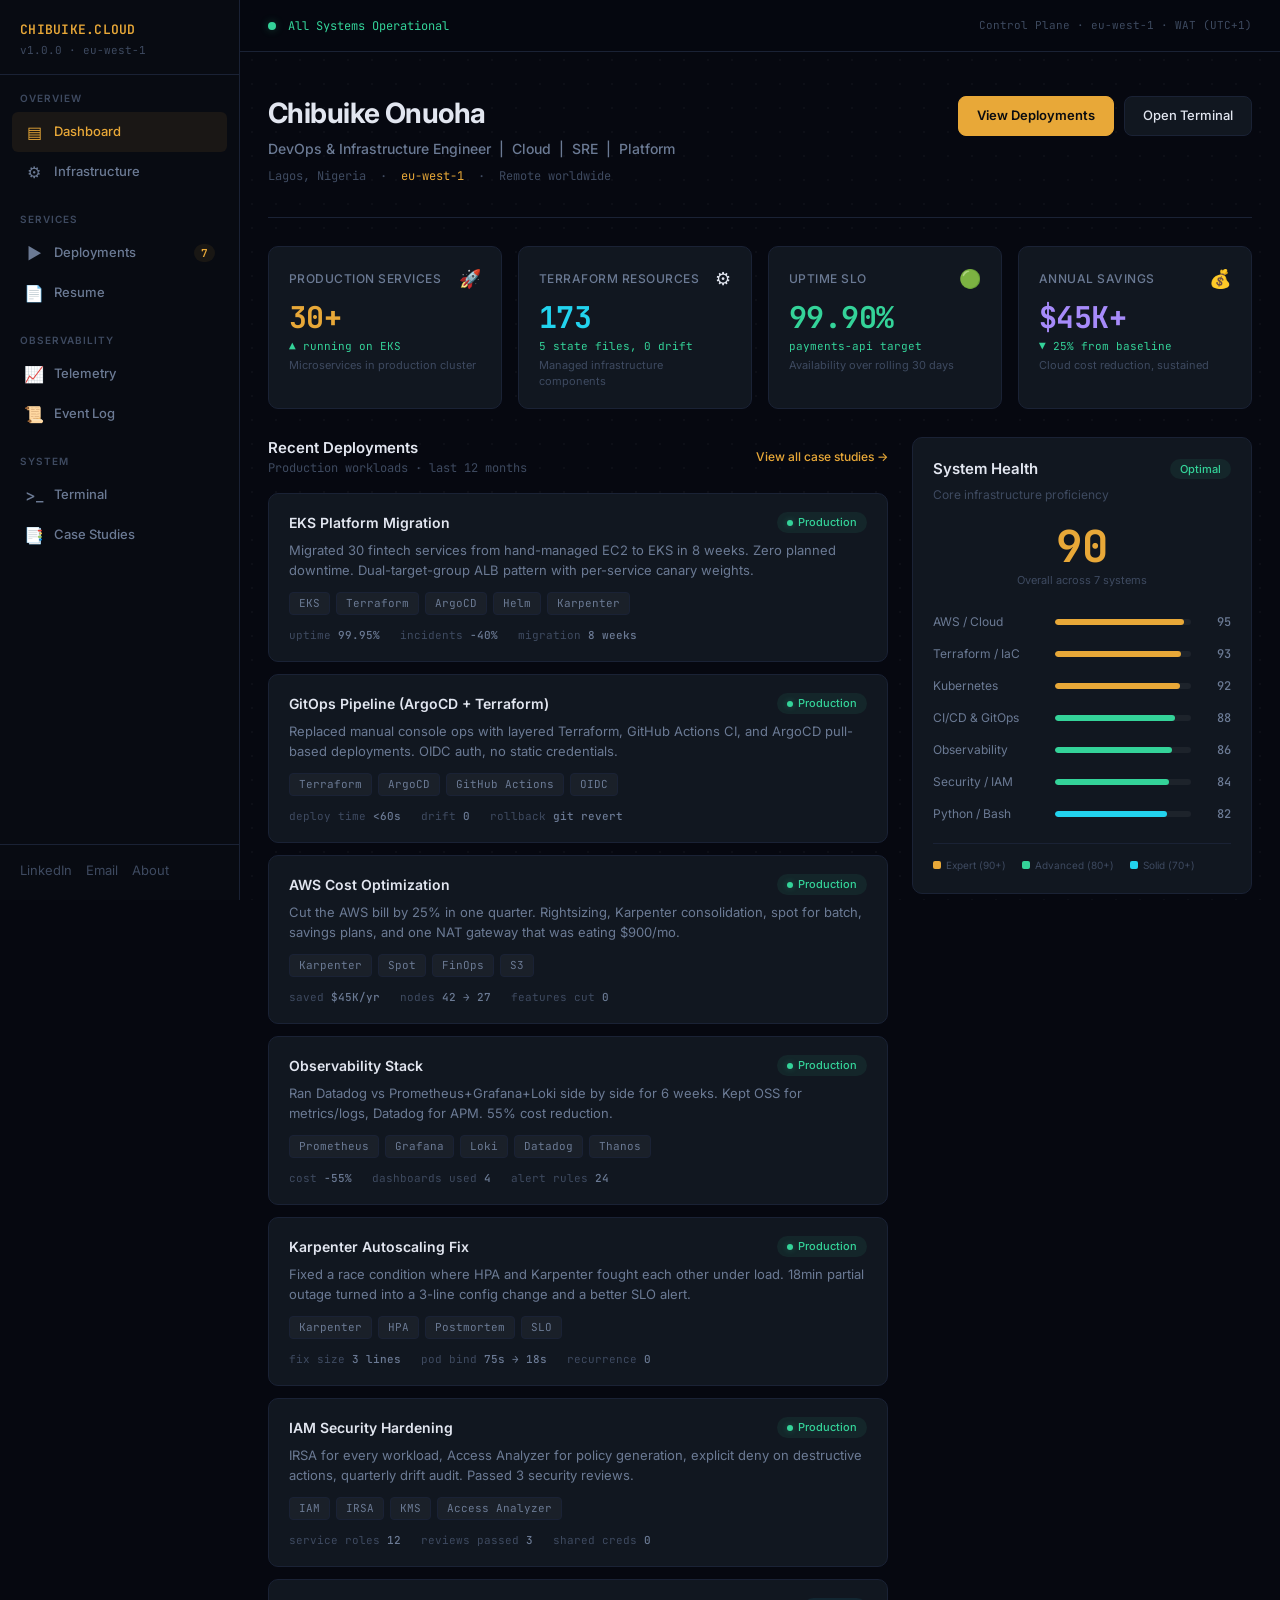
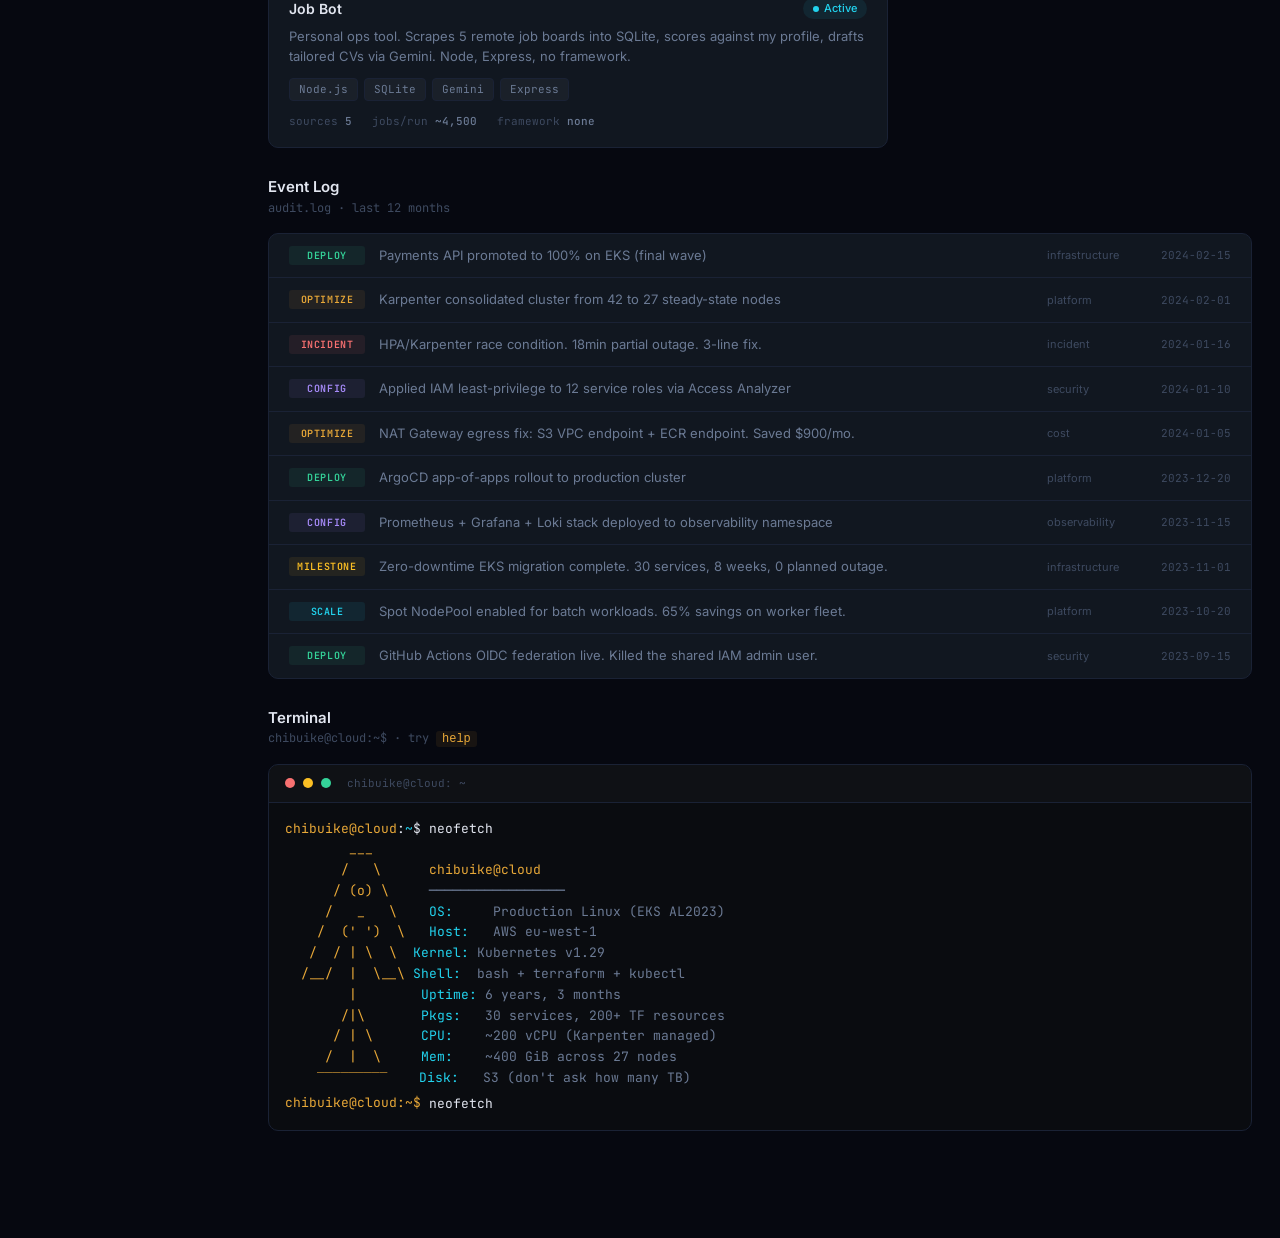
==== commit 2b7a6390: "Replace old portfolio with new dashboard-style site Dark theme with amber/gold + emerald color schem" ====
--- a/index.html
+++ b/index.html
@@ -3,191 +3,432 @@
 <head>
 <meta charset="utf-8">
 <meta name="viewport" content="width=device-width, initial-scale=1">
-<title>Chibuike Onuoha · Senior DevOps &amp; SRE</title>
-<meta name="description" content="Chibuike Onuoha. Senior Cloud and Infrastructure Engineer. I run production Kubernetes for fintech, mostly on AWS. Based in Lagos, remote worldwide.">
-<link rel="stylesheet" href="css/style.css">
+<title>Chibuike Onuoha · DevOps &amp; Infrastructure</title>
+<meta name="description" content="Chibuike Onuoha. DevOps and Infrastructure Engineer. I run production Kubernetes for fintech on AWS. Based in Lagos, remote worldwide.">
+<link rel="stylesheet" href="css/dashboard.css">
 <link rel="icon" href="assets/favicon.svg" type="image/svg+xml">
 </head>
 <body>
 
-<nav class="top">
-    <a class="name" href="index.html">Chibuike Onuoha</a>
-    <a href="index.html" class="active">Home</a>
-    <a href="writing/">Writing</a>
-    <a href="about.html">About</a>
-    <a href="now.html">Now</a>
-    <a href="cv.html">CV</a>
-</nav>
-
-<div class="wrap">
-
-<section class="hero">
-    <div class="kicker">Senior Cloud &amp; Infrastructure Engineer</div>
-    <h1>I run production like it&rsquo;s somebody&rsquo;s paycheque.</h1>
-    <p class="lede">
-        Because in fintech it usually is. I&rsquo;ve spent the last six years
-        keeping payment platforms on their feet with AWS, EKS, Terraform, and a
-        lot of boring, quiet ops work that nobody notices until it stops.
-    </p>
-    <div class="hero-meta">
-        <span>Lagos, Nigeria &nbsp;·&nbsp; WAT (UTC+1)</span>
-        <span>Open to remote worldwide</span>
-        <a href="mailto:bykonuoha@gmail.com">bykonuoha@gmail.com</a>
-        <a href="https://linkedin.com/in/chibuike-onuoha-7b5aa7382">LinkedIn</a>
-        <a href="cv.html">CV</a>
-    </div>
-</section>
-
-<hr>
-
-<h2>What I do, in plain words</h2>
-<p>
-    I look after the machines and pipelines that run a fintech transaction
-    platform. Day to day that means EKS clusters, Terraform modules, GitHub
-    Actions, ArgoCD, a lot of IAM, and a Grafana tab that&rsquo;s always open.
-    When something breaks at 2am, I&rsquo;m the one paging in. When something
-    doesn&rsquo;t break, it&rsquo;s usually because I already paged in at 2am
-    three weeks ago and quietly fixed the root cause.
-</p>
-<p>
-    I care about three things, in this order: reliability, cost, and the
-    developer experience of the engineers shipping on top of the platform. I
-    treat all three as measurable, and I grind the numbers down over time.
-</p>
-
-<h2>Selected work</h2>
-<p class="meta">A few things I&rsquo;ve built or fixed. Most of the details are stripped of proprietary names, but the decisions and numbers are real.</p>
-
-<ul class="case-list">
-    <li>
-        <div class="case-meta">Case study &nbsp;·&nbsp; Fintech &nbsp;·&nbsp; 2023</div>
-        <h3><a href="writing/eks-migration-zeeh.html">Migrating a fintech platform to EKS without a maintenance window</a></h3>
-        <p>
-            Thirty-odd services, one legacy EC2 fleet, zero planned downtime. How
-            we moved payments traffic to EKS in waves over eight weeks and came out
-            the other side with 40% fewer incidents and a 25% smaller bill.
-        </p>
-        <div class="tags"><span class="tag">eks</span><span class="tag">terraform</span><span class="tag">argocd</span><span class="tag">migration</span></div>
-    </li>
-
-    <li>
-        <div class="case-meta">Postmortem &nbsp;·&nbsp; Incident &nbsp;·&nbsp; 2024</div>
-        <h3><a href="writing/karpenter-incident.html">The 2am Karpenter incident: why our autoscaler made the outage worse</a></h3>
-        <p>
-            A peak-hour latency spike turned into 18 minutes of partial
-            unavailability because our HPA and Karpenter were fighting each other
-            under load. What the graphs said. What we actually changed.
-        </p>
-        <div class="tags"><span class="tag">karpenter</span><span class="tag">hpa</span><span class="tag">incident</span><span class="tag">postmortem</span></div>
-    </li>
-
-    <li>
-        <div class="case-meta">Case study &nbsp;·&nbsp; Platform &nbsp;·&nbsp; 2023</div>
-        <h3><a href="writing/terraform-gitops-rollout.html">From click-ops to GitOps: rebuilding the deployment story in a quarter</a></h3>
-        <p>
-            Replacing a tangle of manual AWS console changes and half-working
-            Jenkins jobs with Terraform modules and an ArgoCD pull model. The
-            layout we landed on, the pieces I&rsquo;d change in hindsight.
-        </p>
-        <div class="tags"><span class="tag">terraform</span><span class="tag">gitops</span><span class="tag">github-actions</span></div>
-    </li>
-
-    <li>
-        <div class="case-meta">Case study &nbsp;·&nbsp; Cost &nbsp;·&nbsp; 2024</div>
-        <h3><a href="writing/cost-25-percent.html">How we cut the AWS bill by a quarter without touching engineering velocity</a></h3>
-        <p>
-            Rightsizing is boring and it works. Spot instances plus Karpenter
-            consolidation, savings plans on the steady state, and one surprisingly
-            expensive NAT gateway that was quietly eating $900 a month.
-        </p>
-        <div class="tags"><span class="tag">finops</span><span class="tag">karpenter</span><span class="tag">rightsizing</span></div>
-    </li>
-
-    <li>
-        <div class="case-meta">Case study &nbsp;·&nbsp; Observability &nbsp;·&nbsp; 2023</div>
-        <h3><a href="writing/observability-stack.html">Picking an observability stack for a team of eight</a></h3>
-        <p>
-            Datadog or Prometheus plus Grafana plus Loki? We ran both for six
-            weeks. Here&rsquo;s what we kept, what we dropped, and the RED/USE
-            dashboards that ended up actually getting looked at.
-        </p>
-        <div class="tags"><span class="tag">datadog</span><span class="tag">prometheus</span><span class="tag">grafana</span><span class="tag">loki</span></div>
-    </li>
-
-    <li>
-        <div class="case-meta">Note &nbsp;·&nbsp; Security &nbsp;·&nbsp; 2024</div>
-        <h3><a href="writing/iam-least-privilege.html">IAM least privilege without losing your weekend</a></h3>
-        <p>
-            How I build IAM policies in practice. A workflow for going from
-            permissive starter policies to tight, auditable ones using
-            CloudTrail, IAM Access Analyzer, and a bit of patience.
-        </p>
-        <div class="tags"><span class="tag">iam</span><span class="tag">aws</span><span class="tag">security</span></div>
-    </li>
-
-    <li>
-        <div class="case-meta">Side project &nbsp;·&nbsp; 2024</div>
-        <h3><a href="writing/job-bot.html">Job Bot: a tiny personal ops project for finding remote roles</a></h3>
-        <p>
-            A small Node + SQLite tool I built for myself. Pulls remote DevOps
-            listings from half a dozen boards, scores them against my profile,
-            and drafts tailored CVs. Nothing fancy, but I use it every morning.
-        </p>
-        <div class="tags"><span class="tag">node</span><span class="tag">sqlite</span><span class="tag">gemini</span><span class="tag">side-project</span></div>
-    </li>
-</ul>
-
-<h2>Stack I reach for</h2>
-<dl class="stack">
-    <dt>Cloud</dt>
-    <dd>AWS (EKS, EC2, VPC, IAM, KMS, Lambda, S3, CloudWatch, Secrets Manager). Some OCI. A bit of GCP where the job asks.</dd>
-
-    <dt>Containers</dt>
-    <dd>Kubernetes, Docker, Helm, Karpenter, Cluster Autoscaler, cert-manager, external-dns.</dd>
-
-    <dt>IaC</dt>
-    <dd>Terraform (mostly). CloudFormation when I have to. Ansible for older boxes.</dd>
-
-    <dt>CI / CD</dt>
-    <dd>GitHub Actions, Jenkins, ArgoCD, GitOps. I prefer pull-based deploys.</dd>
-
-    <dt>Observability</dt>
-    <dd>Datadog, Prometheus, Grafana, Loki, CloudWatch. OpenTelemetry where the app team will adopt it.</dd>
-
-    <dt>Scripting</dt>
-    <dd>Python and Bash. Go occasionally for small utilities.</dd>
-
-    <dt>Opinions</dt>
-    <dd>Boring tech. Small blast radius. Runbooks before dashboards. Fix the on-call pain first, because a rested engineer is the cheapest reliability lever you have.</dd>
-</dl>
-
-<h2>Certifications</h2>
-<ul>
-    <li>Oracle Cloud Infrastructure Certified Multicloud Architect Professional</li>
-    <li>Oracle Cloud Infrastructure Certified Architect Associate</li>
-    <li>Oracle Cloud Infrastructure Certified Foundations Associate</li>
-    <li>Oracle Cloud Infrastructure Certified AI Foundations Associate</li>
-</ul>
-
-<h2>Get in touch</h2>
-<p>
-    I&rsquo;m open to senior / staff remote roles, full-time or contract. Fintech,
-    developer tools, and infra-heavy SaaS are where I do my best work, but I&rsquo;m
-    not religious about it. The easiest way to reach me is
-    <a href="mailto:bykonuoha@gmail.com">bykonuoha@gmail.com</a>.
-    Expect a reply the same day.
-</p>
-
-</div>
-
-<footer class="site">
-    <span>&copy; Chibuike Onuoha</span>
-    <span>Lagos &nbsp;·&nbsp; WAT</span>
-    <a href="mailto:bykonuoha@gmail.com">bykonuoha@gmail.com</a>
-    <a href="https://linkedin.com/in/chibuike-onuoha-7b5aa7382">LinkedIn</a>
-    <span class="sp"></span>
-    <a href="colophon.html">Colophon</a>
-</footer>
-
+<button class="mobile-toggle" id="mobile-toggle">&#9776;</button>
+
+<div class="layout">
+
+<!-- ═══ SIDEBAR ═══ -->
+<aside class="sidebar" id="sidebar">
+    <div class="sidebar-brand">
+        <div class="name">CHIBUIKE.CLOUD</div>
+        <div class="version">v1.0.0 &middot; eu-west-1</div>
+    </div>
+
+    <div class="sidebar-section">
+        <div class="sidebar-label">Overview</div>
+        <a class="sidebar-link active" href="#dashboard">
+            <span class="icon">&#9636;</span> Dashboard
+        </a>
+        <a class="sidebar-link" href="#infra">
+            <span class="icon">&#9881;</span> Infrastructure
+        </a>
+    </div>
+
+    <div class="sidebar-section">
+        <div class="sidebar-label">Services</div>
+        <a class="sidebar-link" href="#deployments">
+            <span class="icon">&#9654;</span> Deployments
+            <span class="badge">7</span>
+        </a>
+        <a class="sidebar-link" href="cv.html">
+            <span class="icon">&#128196;</span> Resume
+        </a>
+    </div>
+
+    <div class="sidebar-section">
+        <div class="sidebar-label">Observability</div>
+        <a class="sidebar-link" href="#health">
+            <span class="icon">&#128200;</span> Telemetry
+        </a>
+        <a class="sidebar-link" href="#activity">
+            <span class="icon">&#128220;</span> Event Log
+        </a>
+    </div>
+
+    <div class="sidebar-section">
+        <div class="sidebar-label">System</div>
+        <a class="sidebar-link" href="#terminal">
+            <span class="icon">&gt;_</span> Terminal
+        </a>
+        <a class="sidebar-link" href="writing/">
+            <span class="icon">&#128209;</span> Case Studies
+        </a>
+    </div>
+
+    <div class="sidebar-footer">
+        <a href="https://linkedin.com/in/chibuike-onuoha-7b5aa7382" title="LinkedIn">LinkedIn</a>
+        <a href="mailto:bykonuoha@gmail.com" title="Email">Email</a>
+        <a href="about.html" title="About">About</a>
+    </div>
+</aside>
+
+<!-- ═══ MAIN CONTENT ═══ -->
+<div class="main">
+
+    <!-- TOPBAR -->
+    <div class="topbar">
+        <div class="topbar-left">
+            <div class="status-dot"></div>
+            <span class="topbar-status">All Systems Operational</span>
+        </div>
+        <div class="topbar-right">Control Plane &middot; eu-west-1 &middot; WAT (UTC+1)</div>
+    </div>
+
+    <div class="content" id="dashboard">
+
+    <!-- HERO -->
+    <section class="hero">
+        <div class="hero-top">
+            <div>
+                <h1>Chibuike Onuoha</h1>
+                <div class="title">DevOps &amp; Infrastructure Engineer &nbsp;|&nbsp; Cloud &nbsp;|&nbsp; SRE &nbsp;|&nbsp; Platform</div>
+                <div class="location">Lagos, Nigeria &nbsp;&middot;&nbsp; <span class="region">eu-west-1</span> &nbsp;&middot;&nbsp; Remote worldwide</div>
+            </div>
+            <div class="hero-actions">
+                <a class="btn primary" href="#deployments">View Deployments</a>
+                <a class="btn" href="#terminal">Open Terminal</a>
+            </div>
+        </div>
+    </section>
+
+    <!-- METRICS -->
+    <div class="metrics-grid" id="infra">
+        <div class="metric-card">
+            <div class="metric-header">
+                <span class="metric-label">Production Services</span>
+                <span class="metric-icon">&#128640;</span>
+            </div>
+            <div class="metric-value accent" data-count="30" data-suffix="+">0</div>
+            <div class="metric-trend">&#9650; running on EKS</div>
+            <div class="metric-desc">Microservices in production cluster</div>
+        </div>
+        <div class="metric-card">
+            <div class="metric-header">
+                <span class="metric-label">Terraform Resources</span>
+                <span class="metric-icon">&#9881;</span>
+            </div>
+            <div class="metric-value cyan" data-count="173" data-suffix="">0</div>
+            <div class="metric-trend">5 state files, 0 drift</div>
+            <div class="metric-desc">Managed infrastructure components</div>
+        </div>
+        <div class="metric-card">
+            <div class="metric-header">
+                <span class="metric-label">Uptime SLO</span>
+                <span class="metric-icon">&#128994;</span>
+            </div>
+            <div class="metric-value emerald" data-count="99.9" data-suffix="%">0</div>
+            <div class="metric-trend">payments-api target</div>
+            <div class="metric-desc">Availability over rolling 30 days</div>
+        </div>
+        <div class="metric-card">
+            <div class="metric-header">
+                <span class="metric-label">Annual Savings</span>
+                <span class="metric-icon">&#128176;</span>
+            </div>
+            <div class="metric-value purple" data-count="45" data-prefix="$" data-suffix="K+">0</div>
+            <div class="metric-trend">&#9660; 25% from baseline</div>
+            <div class="metric-desc">Cloud cost reduction, sustained</div>
+        </div>
+    </div>
+
+    <!-- CONTENT GRID: DEPLOYMENTS + HEALTH -->
+    <div class="content-grid">
+
+        <!-- DEPLOYMENTS -->
+        <div id="deployments">
+            <div class="section-header">
+                <div>
+                    <div class="section-title">Recent Deployments</div>
+                    <div class="section-subtitle">Production workloads &middot; last 12 months</div>
+                </div>
+                <a class="section-link" href="writing/">View all case studies &rarr;</a>
+            </div>
+            <div class="deploy-list">
+
+                <a class="deploy-card" href="writing/eks-migration-zeeh.html">
+                    <div class="deploy-head">
+                        <span class="deploy-name">EKS Platform Migration</span>
+                        <span class="deploy-status running">Production</span>
+                    </div>
+                    <div class="deploy-desc">Migrated 30 fintech services from hand-managed EC2 to EKS in 8 weeks. Zero planned downtime. Dual-target-group ALB pattern with per-service canary weights.</div>
+                    <div class="deploy-tags">
+                        <span class="tag">EKS</span><span class="tag">Terraform</span><span class="tag">ArgoCD</span><span class="tag">Helm</span><span class="tag">Karpenter</span>
+                    </div>
+                    <div class="deploy-metrics">
+                        <div class="deploy-metric">uptime <span>99.95%</span></div>
+                        <div class="deploy-metric">incidents <span>-40%</span></div>
+                        <div class="deploy-metric">migration <span>8 weeks</span></div>
+                    </div>
+                </a>
+
+                <a class="deploy-card" href="writing/terraform-gitops-rollout.html">
+                    <div class="deploy-head">
+                        <span class="deploy-name">GitOps Pipeline (ArgoCD + Terraform)</span>
+                        <span class="deploy-status running">Production</span>
+                    </div>
+                    <div class="deploy-desc">Replaced manual console ops with layered Terraform, GitHub Actions CI, and ArgoCD pull-based deployments. OIDC auth, no static credentials.</div>
+                    <div class="deploy-tags">
+                        <span class="tag">Terraform</span><span class="tag">ArgoCD</span><span class="tag">GitHub Actions</span><span class="tag">OIDC</span>
+                    </div>
+                    <div class="deploy-metrics">
+                        <div class="deploy-metric">deploy time <span>&lt;60s</span></div>
+                        <div class="deploy-metric">drift <span>0</span></div>
+                        <div class="deploy-metric">rollback <span>git revert</span></div>
+                    </div>
+                </a>
+
+                <a class="deploy-card" href="writing/cost-25-percent.html">
+                    <div class="deploy-head">
+                        <span class="deploy-name">AWS Cost Optimization</span>
+                        <span class="deploy-status running">Production</span>
+                    </div>
+                    <div class="deploy-desc">Cut the AWS bill by 25% in one quarter. Rightsizing, Karpenter consolidation, spot for batch, savings plans, and one NAT gateway that was eating $900/mo.</div>
+                    <div class="deploy-tags">
+                        <span class="tag">Karpenter</span><span class="tag">Spot</span><span class="tag">FinOps</span><span class="tag">S3</span>
+                    </div>
+                    <div class="deploy-metrics">
+                        <div class="deploy-metric">saved <span>$45K/yr</span></div>
+                        <div class="deploy-metric">nodes <span>42 &rarr; 27</span></div>
+                        <div class="deploy-metric">features cut <span>0</span></div>
+                    </div>
+                </a>
+
+                <a class="deploy-card" href="writing/observability-stack.html">
+                    <div class="deploy-head">
+                        <span class="deploy-name">Observability Stack</span>
+                        <span class="deploy-status running">Production</span>
+                    </div>
+                    <div class="deploy-desc">Ran Datadog vs Prometheus+Grafana+Loki side by side for 6 weeks. Kept OSS for metrics/logs, Datadog for APM. 55% cost reduction.</div>
+                    <div class="deploy-tags">
+                        <span class="tag">Prometheus</span><span class="tag">Grafana</span><span class="tag">Loki</span><span class="tag">Datadog</span><span class="tag">Thanos</span>
+                    </div>
+                    <div class="deploy-metrics">
+                        <div class="deploy-metric">cost <span>-55%</span></div>
+                        <div class="deploy-metric">dashboards used <span>4</span></div>
+                        <div class="deploy-metric">alert rules <span>24</span></div>
+                    </div>
+                </a>
+
+                <a class="deploy-card" href="writing/karpenter-incident.html">
+                    <div class="deploy-head">
+                        <span class="deploy-name">Karpenter Autoscaling Fix</span>
+                        <span class="deploy-status running">Production</span>
+                    </div>
+                    <div class="deploy-desc">Fixed a race condition where HPA and Karpenter fought each other under load. 18min partial outage turned into a 3-line config change and a better SLO alert.</div>
+                    <div class="deploy-tags">
+                        <span class="tag">Karpenter</span><span class="tag">HPA</span><span class="tag">Postmortem</span><span class="tag">SLO</span>
+                    </div>
+                    <div class="deploy-metrics">
+                        <div class="deploy-metric">fix size <span>3 lines</span></div>
+                        <div class="deploy-metric">pod bind <span>75s &rarr; 18s</span></div>
+                        <div class="deploy-metric">recurrence <span>0</span></div>
+                    </div>
+                </a>
+
+                <a class="deploy-card" href="writing/iam-least-privilege.html">
+                    <div class="deploy-head">
+                        <span class="deploy-name">IAM Security Hardening</span>
+                        <span class="deploy-status running">Production</span>
+                    </div>
+                    <div class="deploy-desc">IRSA for every workload, Access Analyzer for policy generation, explicit deny on destructive actions, quarterly drift audit. Passed 3 security reviews.</div>
+                    <div class="deploy-tags">
+                        <span class="tag">IAM</span><span class="tag">IRSA</span><span class="tag">KMS</span><span class="tag">Access Analyzer</span>
+                    </div>
+                    <div class="deploy-metrics">
+                        <div class="deploy-metric">service roles <span>12</span></div>
+                        <div class="deploy-metric">reviews passed <span>3</span></div>
+                        <div class="deploy-metric">shared creds <span>0</span></div>
+                    </div>
+                </a>
+
+                <a class="deploy-card" href="writing/job-bot.html">
+                    <div class="deploy-head">
+                        <span class="deploy-name">Job Bot</span>
+                        <span class="deploy-status active">Active</span>
+                    </div>
+                    <div class="deploy-desc">Personal ops tool. Scrapes 5 remote job boards into SQLite, scores against my profile, drafts tailored CVs via Gemini. Node, Express, no framework.</div>
+                    <div class="deploy-tags">
+                        <span class="tag">Node.js</span><span class="tag">SQLite</span><span class="tag">Gemini</span><span class="tag">Express</span>
+                    </div>
+                    <div class="deploy-metrics">
+                        <div class="deploy-metric">sources <span>5</span></div>
+                        <div class="deploy-metric">jobs/run <span>~4,500</span></div>
+                        <div class="deploy-metric">framework <span>none</span></div>
+                    </div>
+                </a>
+
+            </div>
+        </div>
+
+        <!-- SYSTEM HEALTH -->
+        <div id="health">
+            <div class="health-panel">
+                <div class="health-top">
+                    <div class="section-title">System Health</div>
+                    <span class="health-badge">Optimal</span>
+                </div>
+                <div class="health-desc">Core infrastructure proficiency</div>
+
+                <div class="health-score">
+                    <div class="n" data-count="90" data-suffix="">0</div>
+                    <div class="lbl">Overall across 7 systems</div>
+                </div>
+
+                <div class="health-bars">
+                    <div class="health-bar-row">
+                        <span class="health-bar-label">AWS / Cloud</span>
+                        <div class="health-bar-track"><div class="health-bar-fill" data-width="95" style="background:var(--accent)"></div></div>
+                        <span class="health-bar-n">95</span>
+                    </div>
+                    <div class="health-bar-row">
+                        <span class="health-bar-label">Terraform / IaC</span>
+                        <div class="health-bar-track"><div class="health-bar-fill" data-width="93" style="background:var(--accent)"></div></div>
+                        <span class="health-bar-n">93</span>
+                    </div>
+                    <div class="health-bar-row">
+                        <span class="health-bar-label">Kubernetes</span>
+                        <div class="health-bar-track"><div class="health-bar-fill" data-width="92" style="background:var(--accent)"></div></div>
+                        <span class="health-bar-n">92</span>
+                    </div>
+                    <div class="health-bar-row">
+                        <span class="health-bar-label">CI/CD &amp; GitOps</span>
+                        <div class="health-bar-track"><div class="health-bar-fill" data-width="88" style="background:var(--emerald)"></div></div>
+                        <span class="health-bar-n">88</span>
+                    </div>
+                    <div class="health-bar-row">
+                        <span class="health-bar-label">Observability</span>
+                        <div class="health-bar-track"><div class="health-bar-fill" data-width="86" style="background:var(--emerald)"></div></div>
+                        <span class="health-bar-n">86</span>
+                    </div>
+                    <div class="health-bar-row">
+                        <span class="health-bar-label">Security / IAM</span>
+                        <div class="health-bar-track"><div class="health-bar-fill" data-width="84" style="background:var(--emerald)"></div></div>
+                        <span class="health-bar-n">84</span>
+                    </div>
+                    <div class="health-bar-row">
+                        <span class="health-bar-label">Python / Bash</span>
+                        <div class="health-bar-track"><div class="health-bar-fill" data-width="82" style="background:var(--cyan)"></div></div>
+                        <span class="health-bar-n">82</span>
+                    </div>
+                </div>
+
+                <div class="health-legend">
+                    <span><span class="legend-dot expert"></span> Expert (90+)</span>
+                    <span><span class="legend-dot advanced"></span> Advanced (80+)</span>
+                    <span><span class="legend-dot solid"></span> Solid (70+)</span>
+                </div>
+            </div>
+        </div>
+    </div>
+
+    <!-- ACTIVITY LOG -->
+    <section class="activity-section" id="activity">
+        <div class="section-header">
+            <div>
+                <div class="section-title">Event Log</div>
+                <div class="section-subtitle">audit.log &middot; last 12 months</div>
+            </div>
+        </div>
+        <div class="activity-list">
+            <div class="activity-row">
+                <span class="activity-type deploy">Deploy</span>
+                <span class="activity-msg">Payments API promoted to 100% on EKS (final wave)</span>
+                <span class="activity-cat">infrastructure</span>
+                <span class="activity-time">2024-02-15</span>
+            </div>
+            <div class="activity-row">
+                <span class="activity-type optimize">Optimize</span>
+                <span class="activity-msg">Karpenter consolidated cluster from 42 to 27 steady-state nodes</span>
+                <span class="activity-cat">platform</span>
+                <span class="activity-time">2024-02-01</span>
+            </div>
+            <div class="activity-row">
+                <span class="activity-type incident">Incident</span>
+                <span class="activity-msg">HPA/Karpenter race condition. 18min partial outage. 3-line fix.</span>
+                <span class="activity-cat">incident</span>
+                <span class="activity-time">2024-01-16</span>
+            </div>
+            <div class="activity-row">
+                <span class="activity-type config">Config</span>
+                <span class="activity-msg">Applied IAM least-privilege to 12 service roles via Access Analyzer</span>
+                <span class="activity-cat">security</span>
+                <span class="activity-time">2024-01-10</span>
+            </div>
+            <div class="activity-row">
+                <span class="activity-type optimize">Optimize</span>
+                <span class="activity-msg">NAT Gateway egress fix: S3 VPC endpoint + ECR endpoint. Saved $900/mo.</span>
+                <span class="activity-cat">cost</span>
+                <span class="activity-time">2024-01-05</span>
+            </div>
+            <div class="activity-row">
+                <span class="activity-type deploy">Deploy</span>
+                <span class="activity-msg">ArgoCD app-of-apps rollout to production cluster</span>
+                <span class="activity-cat">platform</span>
+                <span class="activity-time">2023-12-20</span>
+            </div>
+            <div class="activity-row">
+                <span class="activity-type config">Config</span>
+                <span class="activity-msg">Prometheus + Grafana + Loki stack deployed to observability namespace</span>
+                <span class="activity-cat">observability</span>
+                <span class="activity-time">2023-11-15</span>
+            </div>
+            <div class="activity-row">
+                <span class="activity-type milestone">Milestone</span>
+                <span class="activity-msg">Zero-downtime EKS migration complete. 30 services, 8 weeks, 0 planned outage.</span>
+                <span class="activity-cat">infrastructure</span>
+                <span class="activity-time">2023-11-01</span>
+            </div>
+            <div class="activity-row">
+                <span class="activity-type scale">Scale</span>
+                <span class="activity-msg">Spot NodePool enabled for batch workloads. 65% savings on worker fleet.</span>
+                <span class="activity-cat">platform</span>
+                <span class="activity-time">2023-10-20</span>
+            </div>
+            <div class="activity-row">
+                <span class="activity-type deploy">Deploy</span>
+                <span class="activity-msg">GitHub Actions OIDC federation live. Killed the shared IAM admin user.</span>
+                <span class="activity-cat">security</span>
+                <span class="activity-time">2023-09-15</span>
+            </div>
+        </div>
+    </section>
+
+    <!-- TERMINAL -->
+    <section class="terminal-section" id="terminal">
+        <div class="section-header">
+            <div>
+                <div class="section-title">Terminal</div>
+                <div class="section-subtitle">chibuike@cloud:~$ &middot; try <code style="color:var(--accent);background:var(--accent-soft);padding:1px 6px;border-radius:3px;font-size:12px">help</code></div>
+            </div>
+        </div>
+        <div class="terminal">
+            <div class="terminal-bar">
+                <span class="terminal-dot r"></span>
+                <span class="terminal-dot y"></span>
+                <span class="terminal-dot g"></span>
+                <span class="terminal-title">chibuike@cloud: ~</span>
+            </div>
+            <div class="terminal-body">
+                <div class="terminal-output" id="term-output"></div>
+                <div class="terminal-input-row">
+                    <span class="terminal-prompt">chibuike@cloud:~$ </span>
+                    <input class="terminal-input" id="term-input" type="text" autocomplete="off" spellcheck="false" autofocus>
+                </div>
+            </div>
+        </div>
+    </section>
+
+    </div><!-- .content -->
+</div><!-- .main -->
+</div><!-- .layout -->
+
+<script src="js/dashboard.js"></script>
 </body>
 </html>
--- a/css/dashboard.css
+++ b/css/dashboard.css
@@ -0,0 +1,739 @@
+/* ═══════════════════════════════════════════════════════════════
+   Chibuike Onuoha — Dashboard Portfolio
+   Dark ops console. Amber/gold + emerald on slate.
+   ═══════════════════════════════════════════════════════════════ */
+
+@import url('https://fonts.googleapis.com/css2?family=Inter:wght@400;500;600;700&family=JetBrains+Mono:wght@400;500&display=swap');
+
+:root {
+    --bg-root: #060810;
+    --bg-sidebar: #080b12;
+    --bg-panel: #0c1018;
+    --bg-card: #111720;
+    --bg-card-hover: #161c28;
+    --bg-input: #0e1218;
+    --border: #1a2235;
+    --border-hover: #283448;
+    --text: #e2e6f0;
+    --text-muted: #6b7a94;
+    --text-dim: #3e4a60;
+    --accent: #e8a838;
+    --accent-hover: #f0c050;
+    --accent-soft: rgba(232, 168, 56, 0.08);
+    --accent-glow: rgba(232, 168, 56, 0.25);
+    --emerald: #34d399;
+    --emerald-soft: rgba(52, 211, 153, 0.08);
+    --emerald-glow: rgba(52, 211, 153, 0.3);
+    --cyan: #22d3ee;
+    --cyan-soft: rgba(34, 211, 238, 0.08);
+    --purple: #a78bfa;
+    --purple-soft: rgba(167, 139, 250, 0.08);
+    --red: #f87171;
+    --red-soft: rgba(248, 113, 113, 0.08);
+    --warn: #fbbf24;
+    --mono: 'JetBrains Mono', 'SF Mono', Menlo, Consolas, monospace;
+    --sans: 'Inter', -apple-system, BlinkMacSystemFont, 'Segoe UI', sans-serif;
+    --sidebar-w: 240px;
+    --topbar-h: 52px;
+}
+
+* { box-sizing: border-box; margin: 0; padding: 0; }
+html { scroll-behavior: smooth; }
+body {
+    font-family: var(--sans);
+    font-size: 14px;
+    line-height: 1.5;
+    color: var(--text);
+    background: var(--bg-root);
+    -webkit-font-smoothing: antialiased;
+    -moz-osx-font-smoothing: grayscale;
+    overflow-x: hidden;
+}
+
+/* dot grid background */
+body::before {
+    content: '';
+    position: fixed;
+    inset: 0;
+    background-image: radial-gradient(circle, rgba(255,255,255,0.03) 1px, transparent 1px);
+    background-size: 24px 24px;
+    pointer-events: none;
+    z-index: 0;
+}
+
+/* ─── LAYOUT ─── */
+.layout {
+    display: flex;
+    min-height: 100vh;
+    position: relative;
+    z-index: 1;
+}
+
+/* ─── SIDEBAR ─── */
+.sidebar {
+    width: var(--sidebar-w);
+    background: var(--bg-sidebar);
+    border-right: 1px solid var(--border);
+    padding: 20px 0;
+    position: fixed;
+    top: 0;
+    left: 0;
+    bottom: 0;
+    display: flex;
+    flex-direction: column;
+    z-index: 50;
+    transition: transform 0.3s;
+}
+.sidebar-brand {
+    padding: 0 20px 16px;
+    border-bottom: 1px solid var(--border);
+    margin-bottom: 16px;
+}
+.sidebar-brand .name {
+    font-family: var(--mono);
+    font-size: 13px;
+    font-weight: 600;
+    color: var(--accent);
+    letter-spacing: 0.02em;
+}
+.sidebar-brand .version {
+    font-family: var(--mono);
+    font-size: 11px;
+    color: var(--text-dim);
+    margin-top: 2px;
+}
+.sidebar-section {
+    padding: 0 12px;
+    margin-bottom: 20px;
+}
+.sidebar-label {
+    font-size: 10px;
+    font-weight: 600;
+    text-transform: uppercase;
+    letter-spacing: 0.1em;
+    color: var(--text-dim);
+    padding: 0 8px;
+    margin-bottom: 6px;
+}
+.sidebar-link {
+    display: flex;
+    align-items: center;
+    gap: 10px;
+    padding: 8px 12px;
+    border-radius: 6px;
+    color: var(--text-muted);
+    text-decoration: none;
+    font-size: 13px;
+    font-weight: 500;
+    transition: all 0.15s;
+    cursor: pointer;
+}
+.sidebar-link:hover { background: rgba(255,255,255,0.04); color: var(--text); }
+.sidebar-link.active { background: var(--accent-soft); color: var(--accent); }
+.sidebar-link .icon { font-size: 16px; width: 20px; text-align: center; }
+.sidebar-link .badge {
+    margin-left: auto;
+    background: var(--accent-soft);
+    color: var(--accent);
+    font-size: 11px;
+    font-weight: 600;
+    padding: 1px 7px;
+    border-radius: 10px;
+    font-family: var(--mono);
+}
+.sidebar-footer {
+    margin-top: auto;
+    padding: 16px 20px 0;
+    border-top: 1px solid var(--border);
+    display: flex;
+    gap: 14px;
+}
+.sidebar-footer a {
+    color: var(--text-dim);
+    text-decoration: none;
+    font-size: 13px;
+    transition: color 0.15s;
+}
+.sidebar-footer a:hover { color: var(--accent); }
+
+/* ─── MAIN ─── */
+.main {
+    flex: 1;
+    margin-left: var(--sidebar-w);
+    min-height: 100vh;
+}
+
+/* ─── TOPBAR ─── */
+.topbar {
+    height: var(--topbar-h);
+    border-bottom: 1px solid var(--border);
+    display: flex;
+    align-items: center;
+    justify-content: space-between;
+    padding: 0 28px;
+    background: rgba(6,8,16,0.8);
+    backdrop-filter: blur(12px);
+    position: sticky;
+    top: 0;
+    z-index: 40;
+}
+.topbar-left {
+    display: flex;
+    align-items: center;
+    gap: 12px;
+}
+.status-dot {
+    width: 8px;
+    height: 8px;
+    border-radius: 50%;
+    background: var(--emerald);
+    box-shadow: 0 0 8px var(--emerald-glow);
+    animation: pulse 2s infinite;
+}
+@keyframes pulse {
+    0%, 100% { opacity: 1; }
+    50% { opacity: 0.5; }
+}
+.topbar-status {
+    font-family: var(--mono);
+    font-size: 12px;
+    color: var(--emerald);
+}
+.topbar-right {
+    font-family: var(--mono);
+    font-size: 11px;
+    color: var(--text-dim);
+}
+
+/* ─── CONTENT ─── */
+.content {
+    max-width: 1280px;
+    margin: 0 auto;
+    padding: 28px 28px 80px;
+}
+
+/* ─── HERO ─── */
+.hero {
+    padding: 12px 0 32px;
+    border-bottom: 1px solid var(--border);
+    margin-bottom: 28px;
+}
+.hero-top {
+    display: flex;
+    align-items: flex-start;
+    justify-content: space-between;
+    gap: 20px;
+    flex-wrap: wrap;
+}
+.hero h1 {
+    font-size: 28px;
+    font-weight: 700;
+    letter-spacing: -0.02em;
+    color: var(--text);
+    margin-bottom: 4px;
+}
+.hero .title {
+    font-size: 14px;
+    color: var(--text-muted);
+    font-weight: 500;
+}
+.hero .location {
+    font-family: var(--mono);
+    font-size: 12px;
+    color: var(--text-dim);
+    margin-top: 8px;
+}
+.hero .location .region {
+    color: var(--accent);
+}
+.hero-actions {
+    display: flex;
+    gap: 10px;
+    margin-top: 4px;
+}
+.btn {
+    display: inline-flex;
+    align-items: center;
+    gap: 8px;
+    padding: 9px 18px;
+    border-radius: 8px;
+    font-size: 13px;
+    font-weight: 500;
+    border: 1px solid var(--border);
+    background: var(--bg-card);
+    color: var(--text);
+    cursor: pointer;
+    transition: all 0.15s;
+    text-decoration: none;
+    font-family: var(--sans);
+}
+.btn:hover { background: var(--bg-card-hover); border-color: var(--border-hover); }
+.btn.primary {
+    background: var(--accent);
+    border-color: var(--accent);
+    color: #0a0c10;
+    font-weight: 600;
+}
+.btn.primary:hover { background: var(--accent-hover); }
+
+/* ─── METRICS GRID ─── */
+.metrics-grid {
+    display: grid;
+    grid-template-columns: repeat(4, 1fr);
+    gap: 16px;
+    margin-bottom: 28px;
+}
+.metric-card {
+    background: var(--bg-card);
+    border: 1px solid var(--border);
+    border-radius: 10px;
+    padding: 18px 20px;
+    transition: all 0.2s;
+    opacity: 0;
+    transform: translateY(10px);
+    animation: fadeUp 0.5s forwards;
+}
+.metric-card:nth-child(1) { animation-delay: 0s; }
+.metric-card:nth-child(2) { animation-delay: 0.08s; }
+.metric-card:nth-child(3) { animation-delay: 0.16s; }
+.metric-card:nth-child(4) { animation-delay: 0.24s; }
+@keyframes fadeUp {
+    to { opacity: 1; transform: translateY(0); }
+}
+.metric-card:hover { border-color: var(--border-hover); background: var(--bg-card-hover); }
+.metric-header {
+    display: flex;
+    align-items: center;
+    justify-content: space-between;
+    margin-bottom: 10px;
+}
+.metric-label {
+    font-size: 12px;
+    font-weight: 500;
+    color: var(--text-muted);
+    text-transform: uppercase;
+    letter-spacing: 0.04em;
+}
+.metric-icon {
+    font-size: 18px;
+}
+.metric-value {
+    font-size: 30px;
+    font-weight: 700;
+    font-family: var(--mono);
+    letter-spacing: -0.02em;
+    line-height: 1;
+    margin-bottom: 6px;
+}
+.metric-value.accent { color: var(--accent); }
+.metric-value.emerald { color: var(--emerald); }
+.metric-value.cyan { color: var(--cyan); }
+.metric-value.purple { color: var(--purple); }
+.metric-trend {
+    font-size: 11px;
+    font-family: var(--mono);
+    color: var(--emerald);
+}
+.metric-desc {
+    font-size: 11px;
+    color: var(--text-dim);
+    margin-top: 2px;
+}
+
+/* ─── CONTENT GRID (deployments + health) ─── */
+.content-grid {
+    display: grid;
+    grid-template-columns: 1fr 340px;
+    gap: 24px;
+    margin-bottom: 28px;
+}
+
+/* ─── SECTION HEADERS ─── */
+.section-header {
+    display: flex;
+    align-items: center;
+    justify-content: space-between;
+    margin-bottom: 16px;
+}
+.section-title {
+    font-size: 15px;
+    font-weight: 600;
+    color: var(--text);
+}
+.section-subtitle {
+    font-size: 12px;
+    color: var(--text-dim);
+    font-family: var(--mono);
+}
+.section-link {
+    font-size: 12px;
+    color: var(--accent);
+    text-decoration: none;
+    font-weight: 500;
+    transition: color 0.15s;
+}
+.section-link:hover { color: var(--accent-hover); }
+
+/* ─── DEPLOYMENT CARDS ─── */
+.deploy-list {
+    display: flex;
+    flex-direction: column;
+    gap: 12px;
+}
+.deploy-card {
+    background: var(--bg-card);
+    border: 1px solid var(--border);
+    border-radius: 10px;
+    padding: 18px 20px;
+    transition: all 0.2s;
+    text-decoration: none;
+    color: var(--text);
+    display: block;
+}
+.deploy-card:hover {
+    border-color: var(--border-hover);
+    background: var(--bg-card-hover);
+    transform: translateY(-1px);
+}
+.deploy-head {
+    display: flex;
+    align-items: center;
+    gap: 10px;
+    margin-bottom: 8px;
+}
+.deploy-name {
+    font-size: 14px;
+    font-weight: 600;
+}
+.deploy-status {
+    display: inline-flex;
+    align-items: center;
+    gap: 5px;
+    font-size: 11px;
+    font-weight: 500;
+    padding: 2px 10px;
+    border-radius: 999px;
+    margin-left: auto;
+}
+.deploy-status.running {
+    background: var(--emerald-soft);
+    color: var(--emerald);
+}
+.deploy-status.running::before {
+    content: '';
+    width: 6px;
+    height: 6px;
+    background: var(--emerald);
+    border-radius: 50%;
+    box-shadow: 0 0 6px var(--emerald-glow);
+}
+.deploy-status.active {
+    background: var(--cyan-soft);
+    color: var(--cyan);
+}
+.deploy-status.active::before {
+    content: '';
+    width: 6px;
+    height: 6px;
+    background: var(--cyan);
+    border-radius: 50%;
+}
+.deploy-desc {
+    font-size: 13px;
+    color: var(--text-muted);
+    margin-bottom: 12px;
+    line-height: 1.5;
+}
+.deploy-tags {
+    display: flex;
+    gap: 6px;
+    flex-wrap: wrap;
+    margin-bottom: 12px;
+}
+.tag {
+    font-family: var(--mono);
+    font-size: 11px;
+    padding: 2px 9px;
+    border-radius: 4px;
+    background: rgba(255,255,255,0.04);
+    color: var(--text-muted);
+    border: 1px solid var(--border);
+}
+.deploy-metrics {
+    display: flex;
+    gap: 20px;
+    font-family: var(--mono);
+    font-size: 11px;
+}
+.deploy-metric { color: var(--text-dim); }
+.deploy-metric span { color: var(--text-muted); font-weight: 500; }
+
+/* ─── SYSTEM HEALTH ─── */
+.health-panel {
+    background: var(--bg-card);
+    border: 1px solid var(--border);
+    border-radius: 10px;
+    padding: 20px;
+}
+.health-top {
+    display: flex;
+    align-items: center;
+    justify-content: space-between;
+    margin-bottom: 6px;
+}
+.health-badge {
+    font-size: 11px;
+    font-weight: 500;
+    padding: 2px 10px;
+    border-radius: 999px;
+    background: var(--emerald-soft);
+    color: var(--emerald);
+}
+.health-desc {
+    font-size: 12px;
+    color: var(--text-dim);
+    margin-bottom: 20px;
+}
+.health-score {
+    text-align: center;
+    margin-bottom: 24px;
+}
+.health-score .n {
+    font-family: var(--mono);
+    font-size: 44px;
+    font-weight: 700;
+    color: var(--accent);
+    line-height: 1;
+}
+.health-score .lbl {
+    font-size: 11px;
+    color: var(--text-dim);
+    margin-top: 4px;
+}
+.health-bars { display: flex; flex-direction: column; gap: 14px; }
+.health-bar-row {
+    display: flex;
+    align-items: center;
+    gap: 12px;
+}
+.health-bar-label {
+    font-size: 12px;
+    color: var(--text-muted);
+    width: 110px;
+    flex-shrink: 0;
+}
+.health-bar-track {
+    flex: 1;
+    height: 6px;
+    background: rgba(255,255,255,0.05);
+    border-radius: 3px;
+    overflow: hidden;
+}
+.health-bar-fill {
+    height: 100%;
+    border-radius: 3px;
+    background: var(--accent);
+    width: 0%;
+    transition: width 1.2s cubic-bezier(0.25, 0.46, 0.45, 0.94);
+}
+.health-bar-n {
+    font-family: var(--mono);
+    font-size: 12px;
+    font-weight: 500;
+    color: var(--text-muted);
+    width: 28px;
+    text-align: right;
+}
+.health-legend {
+    display: flex;
+    gap: 16px;
+    margin-top: 20px;
+    padding-top: 14px;
+    border-top: 1px solid var(--border);
+}
+.health-legend span {
+    font-size: 10px;
+    color: var(--text-dim);
+    display: flex;
+    align-items: center;
+    gap: 5px;
+}
+.legend-dot {
+    width: 8px;
+    height: 8px;
+    border-radius: 2px;
+}
+.legend-dot.expert { background: var(--accent); }
+.legend-dot.advanced { background: var(--emerald); }
+.legend-dot.solid { background: var(--cyan); }
+
+/* ─── ACTIVITY LOG ─── */
+.activity-section {
+    margin-bottom: 28px;
+}
+.activity-list {
+    background: var(--bg-card);
+    border: 1px solid var(--border);
+    border-radius: 10px;
+    overflow: hidden;
+}
+.activity-row {
+    display: flex;
+    align-items: center;
+    gap: 14px;
+    padding: 12px 20px;
+    border-bottom: 1px solid var(--border);
+    font-size: 13px;
+    transition: background 0.1s;
+}
+.activity-row:last-child { border-bottom: 0; }
+.activity-row:hover { background: rgba(255,255,255,0.02); }
+.activity-type {
+    font-family: var(--mono);
+    font-size: 10px;
+    font-weight: 600;
+    text-transform: uppercase;
+    letter-spacing: 0.06em;
+    padding: 2px 8px;
+    border-radius: 3px;
+    flex-shrink: 0;
+    width: 76px;
+    text-align: center;
+}
+.activity-type.deploy { background: var(--emerald-soft); color: var(--emerald); }
+.activity-type.scale { background: var(--cyan-soft); color: var(--cyan); }
+.activity-type.incident { background: var(--red-soft); color: var(--red); }
+.activity-type.config { background: var(--purple-soft); color: var(--purple); }
+.activity-type.optimize { background: var(--accent-soft); color: var(--accent); }
+.activity-type.milestone { background: rgba(251,191,36,0.08); color: var(--warn); }
+.activity-msg { flex: 1; color: var(--text-muted); }
+.activity-cat {
+    font-size: 11px;
+    color: var(--text-dim);
+    flex-shrink: 0;
+    width: 100px;
+}
+.activity-time {
+    font-family: var(--mono);
+    font-size: 11px;
+    color: var(--text-dim);
+    flex-shrink: 0;
+}
+
+/* ─── TERMINAL ─── */
+.terminal-section { margin-bottom: 28px; }
+.terminal {
+    background: #0a0c10;
+    border: 1px solid var(--border);
+    border-radius: 10px;
+    overflow: hidden;
+}
+.terminal-bar {
+    display: flex;
+    align-items: center;
+    gap: 8px;
+    padding: 10px 16px;
+    background: rgba(255,255,255,0.02);
+    border-bottom: 1px solid var(--border);
+}
+.terminal-dot {
+    width: 10px;
+    height: 10px;
+    border-radius: 50%;
+}
+.terminal-dot.r { background: #f87171; }
+.terminal-dot.y { background: #fbbf24; }
+.terminal-dot.g { background: #34d399; }
+.terminal-title {
+    font-family: var(--mono);
+    font-size: 11px;
+    color: var(--text-dim);
+    margin-left: 8px;
+}
+.terminal-body {
+    padding: 16px;
+    min-height: 280px;
+    max-height: 400px;
+    overflow-y: auto;
+    font-family: var(--mono);
+    font-size: 13px;
+    line-height: 1.6;
+}
+.terminal-body::-webkit-scrollbar { width: 6px; }
+.terminal-body::-webkit-scrollbar-track { background: transparent; }
+.terminal-body::-webkit-scrollbar-thumb { background: var(--border); border-radius: 3px; }
+.terminal-output { white-space: pre-wrap; word-break: break-word; }
+.terminal-output .prompt-text { color: var(--accent); }
+.terminal-output .cmd-text { color: var(--text); }
+.terminal-output .out-text { color: var(--text-muted); }
+.terminal-output .accent { color: var(--accent); }
+.terminal-output .emerald { color: var(--emerald); }
+.terminal-output .cyan { color: var(--cyan); }
+.terminal-output .purple { color: var(--purple); }
+.terminal-output .red { color: var(--red); }
+.terminal-input-row {
+    display: flex;
+    align-items: center;
+    gap: 0;
+    margin-top: 4px;
+}
+.terminal-prompt {
+    color: var(--accent);
+    font-family: var(--mono);
+    font-size: 13px;
+    white-space: pre;
+}
+.terminal-input {
+    flex: 1;
+    background: transparent;
+    border: 0;
+    outline: 0;
+    color: var(--text);
+    font-family: var(--mono);
+    font-size: 13px;
+    caret-color: var(--accent);
+}
+
+/* ─── MOBILE TOGGLE ─── */
+.mobile-toggle {
+    display: none;
+    position: fixed;
+    top: 12px;
+    left: 12px;
+    z-index: 60;
+    background: var(--bg-card);
+    border: 1px solid var(--border);
+    border-radius: 8px;
+    padding: 8px 10px;
+    color: var(--text);
+    font-size: 18px;
+    cursor: pointer;
+}
+
+/* ─── RESPONSIVE ─── */
+@media (max-width: 1024px) {
+    .content-grid { grid-template-columns: 1fr; }
+}
+@media (max-width: 768px) {
+    .sidebar { transform: translateX(-100%); }
+    .sidebar.open { transform: translateX(0); }
+    .mobile-toggle { display: block; }
+    .main { margin-left: 0; }
+    .metrics-grid { grid-template-columns: repeat(2, 1fr); }
+    .topbar { padding: 0 16px 0 52px; }
+    .content { padding: 20px 16px 60px; }
+    .activity-cat { display: none; }
+}
+@media (max-width: 480px) {
+    .metrics-grid { grid-template-columns: 1fr; }
+    .hero h1 { font-size: 22px; }
+}
+
+/* ─── PRINT ─── */
+@media print {
+    .sidebar, .topbar, .terminal-section, .mobile-toggle { display: none; }
+    .main { margin-left: 0; }
+    body { background: #fff; color: #111; }
+    body::before { display: none; }
+    .metric-card, .deploy-card, .health-panel, .activity-list { border-color: #ddd; background: #fafafa; }
+}
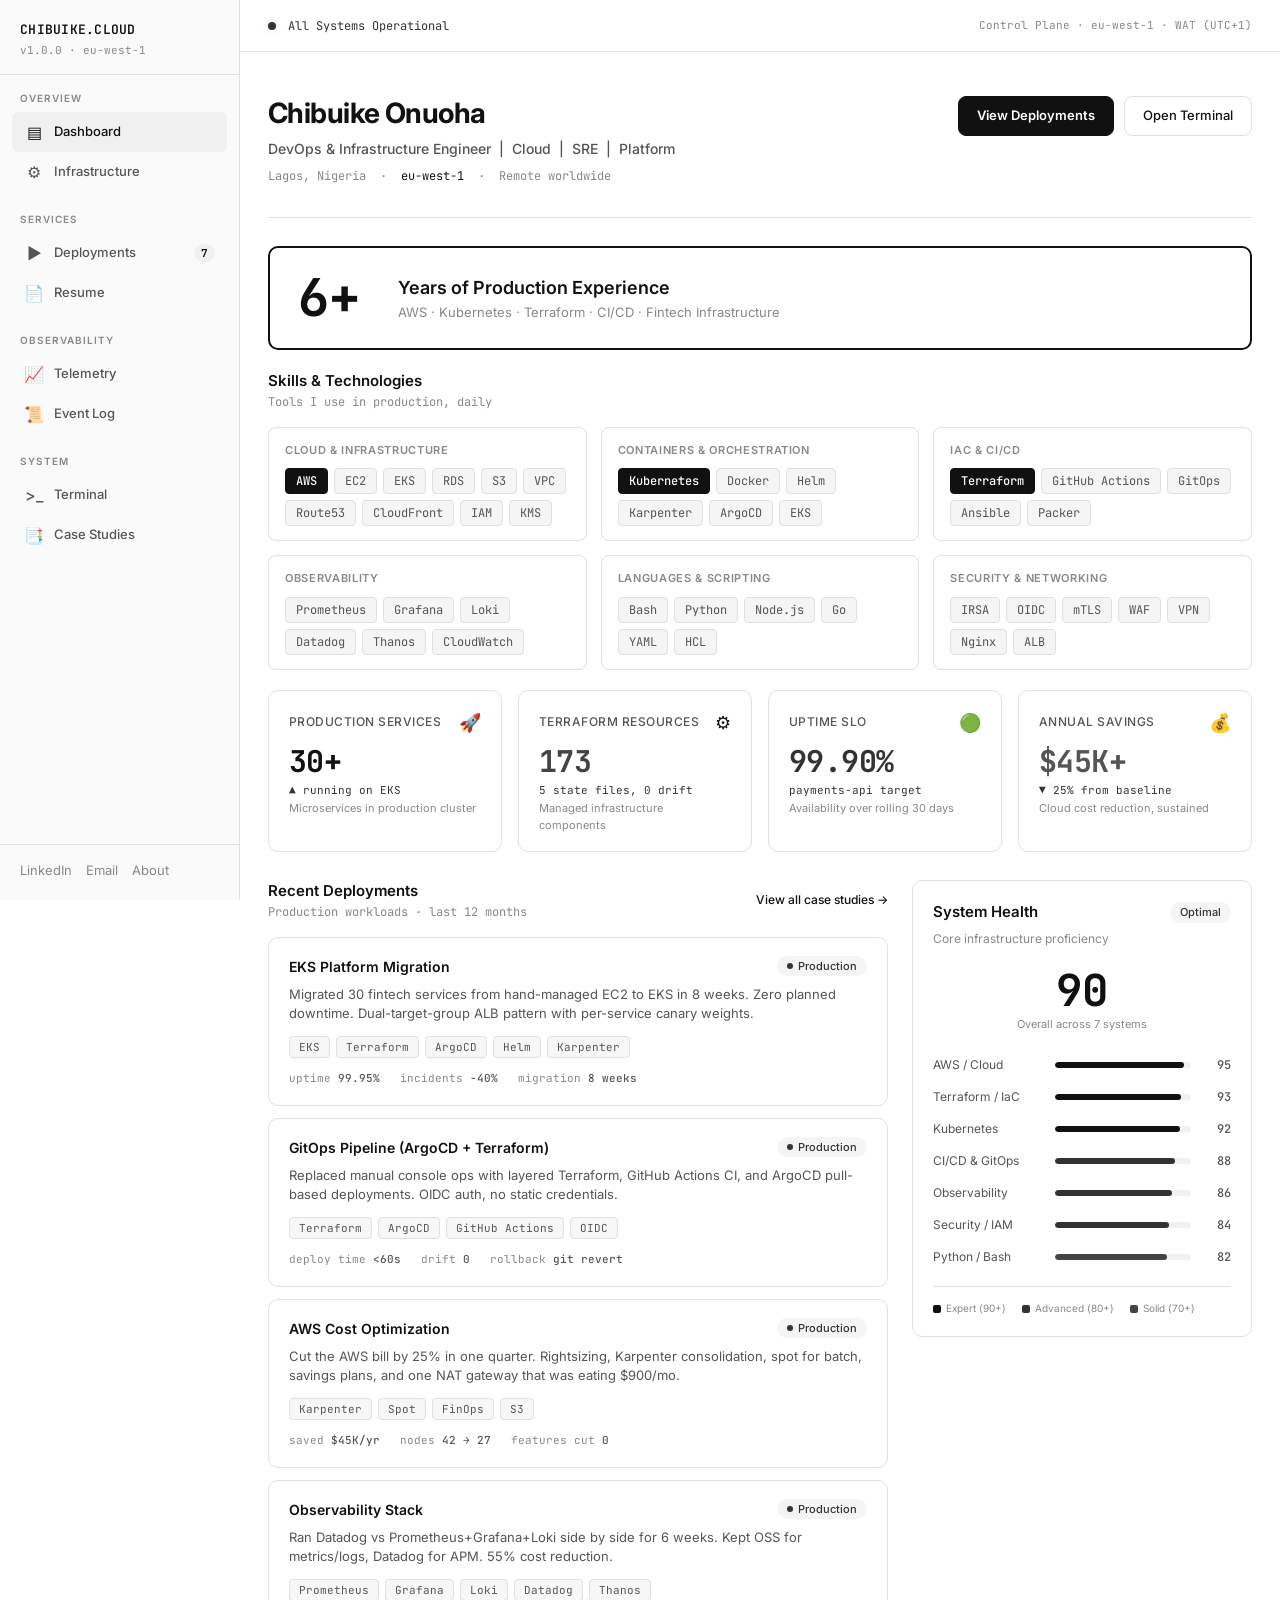
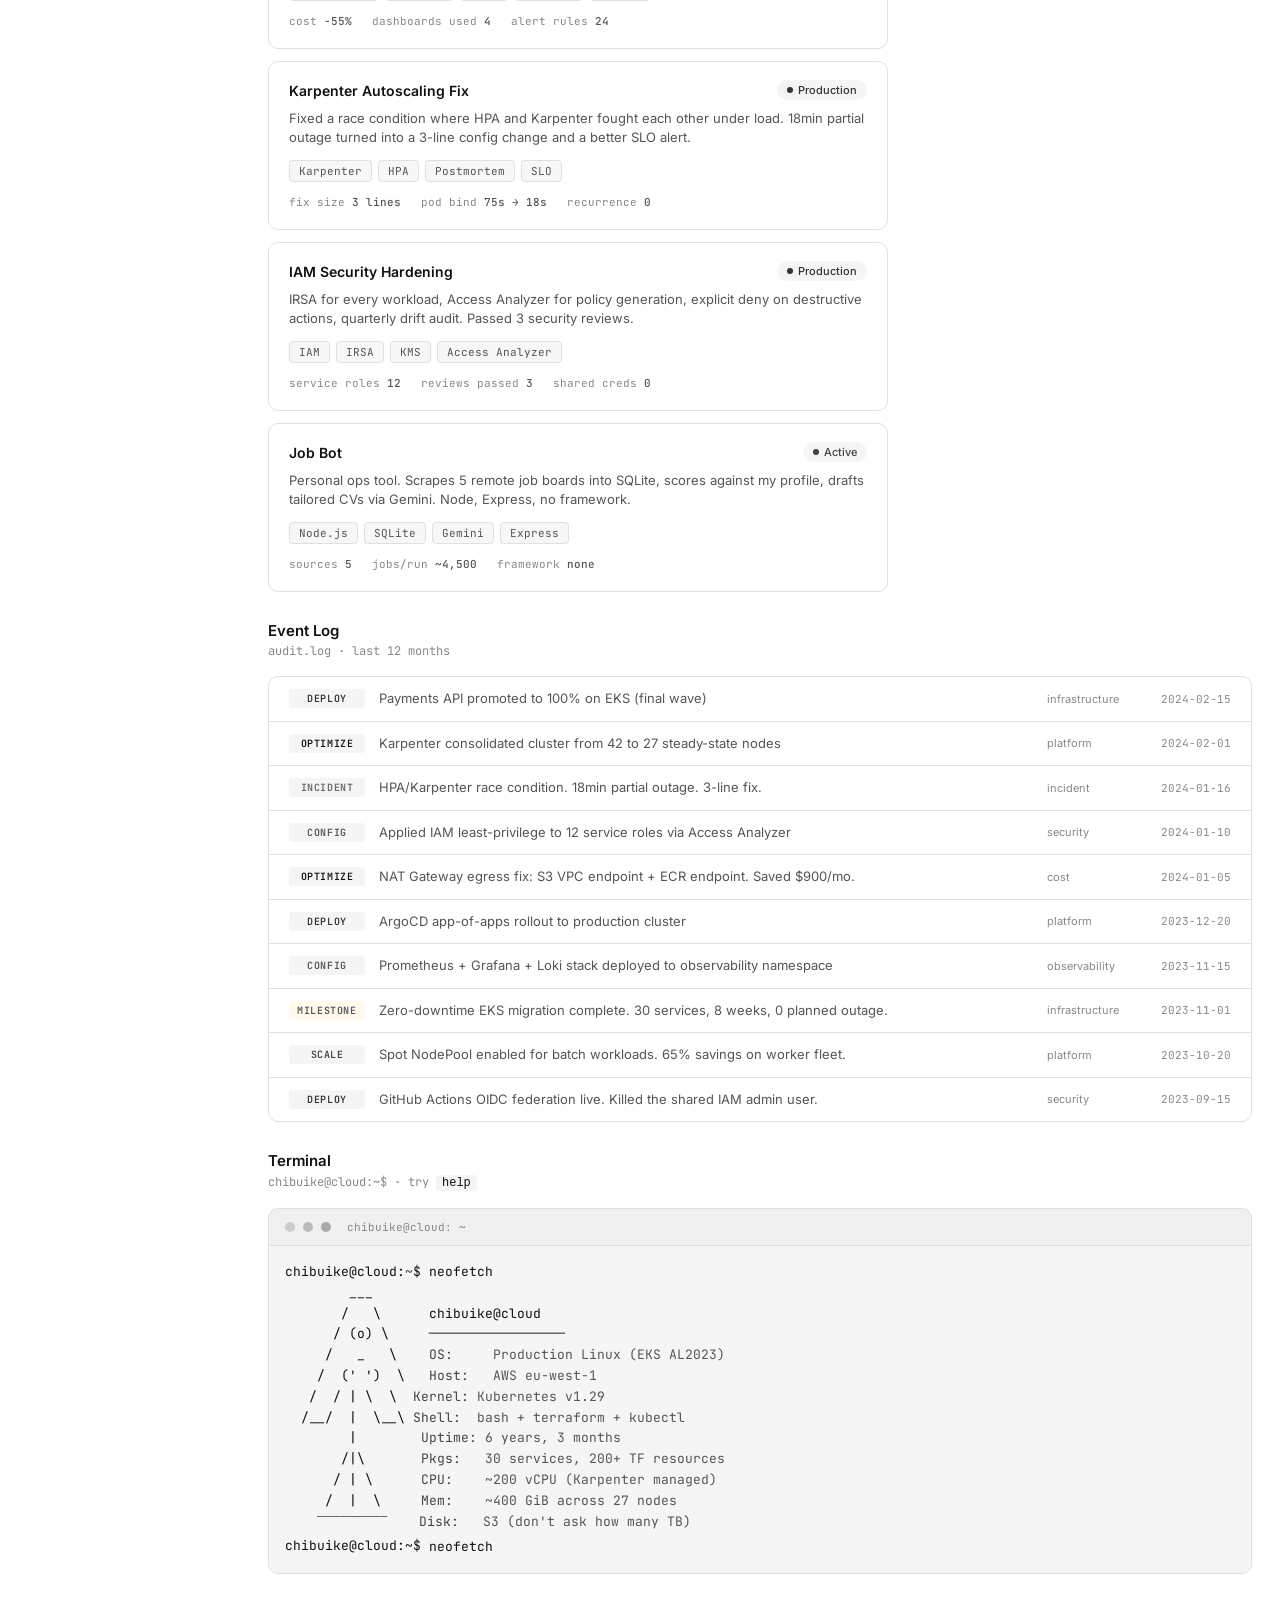
==== commit 445d831b: "Add prominent experience banner and skills section Years of experience (6+) now displays as the firs" ====
--- a/index.html
+++ b/index.html
@@ -98,6 +98,97 @@
         </div>
     </section>
 
+    <!-- EXPERIENCE BANNER -->
+    <div class="experience-banner">
+        <div class="exp-number" data-count="6" data-suffix="+">0</div>
+        <div class="exp-text">
+            <div class="exp-label">Years of Production Experience</div>
+            <div class="exp-sub">AWS &middot; Kubernetes &middot; Terraform &middot; CI/CD &middot; Fintech Infrastructure</div>
+        </div>
+    </div>
+
+    <!-- SKILLS / TOOLS / TECHNOLOGIES -->
+    <section class="skills-section">
+        <div class="section-header">
+            <div>
+                <div class="section-title">Skills &amp; Technologies</div>
+                <div class="section-subtitle">Tools I use in production, daily</div>
+            </div>
+        </div>
+        <div class="skills-grid">
+            <div class="skill-group">
+                <div class="skill-group-title">Cloud &amp; Infrastructure</div>
+                <div class="skill-tags">
+                    <span class="skill-tag primary">AWS</span>
+                    <span class="skill-tag">EC2</span>
+                    <span class="skill-tag">EKS</span>
+                    <span class="skill-tag">RDS</span>
+                    <span class="skill-tag">S3</span>
+                    <span class="skill-tag">VPC</span>
+                    <span class="skill-tag">Route53</span>
+                    <span class="skill-tag">CloudFront</span>
+                    <span class="skill-tag">IAM</span>
+                    <span class="skill-tag">KMS</span>
+                </div>
+            </div>
+            <div class="skill-group">
+                <div class="skill-group-title">Containers &amp; Orchestration</div>
+                <div class="skill-tags">
+                    <span class="skill-tag primary">Kubernetes</span>
+                    <span class="skill-tag">Docker</span>
+                    <span class="skill-tag">Helm</span>
+                    <span class="skill-tag">Karpenter</span>
+                    <span class="skill-tag">ArgoCD</span>
+                    <span class="skill-tag">EKS</span>
+                </div>
+            </div>
+            <div class="skill-group">
+                <div class="skill-group-title">IaC &amp; CI/CD</div>
+                <div class="skill-tags">
+                    <span class="skill-tag primary">Terraform</span>
+                    <span class="skill-tag">GitHub Actions</span>
+                    <span class="skill-tag">GitOps</span>
+                    <span class="skill-tag">Ansible</span>
+                    <span class="skill-tag">Packer</span>
+                </div>
+            </div>
+            <div class="skill-group">
+                <div class="skill-group-title">Observability</div>
+                <div class="skill-tags">
+                    <span class="skill-tag">Prometheus</span>
+                    <span class="skill-tag">Grafana</span>
+                    <span class="skill-tag">Loki</span>
+                    <span class="skill-tag">Datadog</span>
+                    <span class="skill-tag">Thanos</span>
+                    <span class="skill-tag">CloudWatch</span>
+                </div>
+            </div>
+            <div class="skill-group">
+                <div class="skill-group-title">Languages &amp; Scripting</div>
+                <div class="skill-tags">
+                    <span class="skill-tag">Bash</span>
+                    <span class="skill-tag">Python</span>
+                    <span class="skill-tag">Node.js</span>
+                    <span class="skill-tag">Go</span>
+                    <span class="skill-tag">YAML</span>
+                    <span class="skill-tag">HCL</span>
+                </div>
+            </div>
+            <div class="skill-group">
+                <div class="skill-group-title">Security &amp; Networking</div>
+                <div class="skill-tags">
+                    <span class="skill-tag">IRSA</span>
+                    <span class="skill-tag">OIDC</span>
+                    <span class="skill-tag">mTLS</span>
+                    <span class="skill-tag">WAF</span>
+                    <span class="skill-tag">VPN</span>
+                    <span class="skill-tag">Nginx</span>
+                    <span class="skill-tag">ALB</span>
+                </div>
+            </div>
+        </div>
+    </section>
+
     <!-- METRICS -->
     <div class="metrics-grid" id="infra">
         <div class="metric-card">
--- a/css/dashboard.css
+++ b/css/dashboard.css
@@ -6,31 +6,31 @@
 @import url('https://fonts.googleapis.com/css2?family=Inter:wght@400;500;600;700&family=JetBrains+Mono:wght@400;500&display=swap');
 
 :root {
-    --bg-root: #060810;
-    --bg-sidebar: #080b12;
-    --bg-panel: #0c1018;
-    --bg-card: #111720;
-    --bg-card-hover: #161c28;
-    --bg-input: #0e1218;
-    --border: #1a2235;
-    --border-hover: #283448;
-    --text: #e2e6f0;
-    --text-muted: #6b7a94;
-    --text-dim: #3e4a60;
-    --accent: #e8a838;
-    --accent-hover: #f0c050;
-    --accent-soft: rgba(232, 168, 56, 0.08);
-    --accent-glow: rgba(232, 168, 56, 0.25);
-    --emerald: #34d399;
-    --emerald-soft: rgba(52, 211, 153, 0.08);
-    --emerald-glow: rgba(52, 211, 153, 0.3);
-    --cyan: #22d3ee;
-    --cyan-soft: rgba(34, 211, 238, 0.08);
-    --purple: #a78bfa;
-    --purple-soft: rgba(167, 139, 250, 0.08);
-    --red: #f87171;
-    --red-soft: rgba(248, 113, 113, 0.08);
-    --warn: #fbbf24;
+    --bg-root: #ffffff;
+    --bg-sidebar: #fafafa;
+    --bg-panel: #f5f5f5;
+    --bg-card: #ffffff;
+    --bg-card-hover: #f9f9f9;
+    --bg-input: #f5f5f5;
+    --border: #e0e0e0;
+    --border-hover: #ccc;
+    --text: #111;
+    --text-muted: #555;
+    --text-dim: #888;
+    --accent: #111;
+    --accent-hover: #333;
+    --accent-soft: rgba(0, 0, 0, 0.04);
+    --accent-glow: rgba(0, 0, 0, 0.1);
+    --emerald: #333;
+    --emerald-soft: rgba(0, 0, 0, 0.04);
+    --emerald-glow: rgba(0, 0, 0, 0.1);
+    --cyan: #444;
+    --cyan-soft: rgba(0, 0, 0, 0.04);
+    --purple: #555;
+    --purple-soft: rgba(0, 0, 0, 0.04);
+    --red: #666;
+    --red-soft: rgba(0, 0, 0, 0.04);
+    --warn: #555;
     --mono: 'JetBrains Mono', 'SF Mono', Menlo, Consolas, monospace;
     --sans: 'Inter', -apple-system, BlinkMacSystemFont, 'Segoe UI', sans-serif;
     --sidebar-w: 240px;
@@ -50,15 +50,9 @@
     overflow-x: hidden;
 }
 
-/* dot grid background */
+/* dot grid background — disabled for clean look */
 body::before {
-    content: '';
-    position: fixed;
-    inset: 0;
-    background-image: radial-gradient(circle, rgba(255,255,255,0.03) 1px, transparent 1px);
-    background-size: 24px 24px;
-    pointer-events: none;
-    z-index: 0;
+    display: none;
 }
 
 /* ─── LAYOUT ─── */
@@ -128,7 +122,7 @@
     transition: all 0.15s;
     cursor: pointer;
 }
-.sidebar-link:hover { background: rgba(255,255,255,0.04); color: var(--text); }
+.sidebar-link:hover { background: rgba(0,0,0,0.04); color: var(--text); }
 .sidebar-link.active { background: var(--accent-soft); color: var(--accent); }
 .sidebar-link .icon { font-size: 16px; width: 20px; text-align: center; }
 .sidebar-link .badge {
@@ -171,7 +165,7 @@
     align-items: center;
     justify-content: space-between;
     padding: 0 28px;
-    background: rgba(6,8,16,0.8);
+    background: rgba(255,255,255,0.9);
     backdrop-filter: blur(12px);
     position: sticky;
     top: 0;
@@ -271,7 +265,7 @@
 .btn.primary {
     background: var(--accent);
     border-color: var(--accent);
-    color: #0a0c10;
+    color: #fff;
     font-weight: 600;
 }
 .btn.primary:hover { background: var(--accent-hover); }
@@ -455,7 +449,7 @@
     font-size: 11px;
     padding: 2px 9px;
     border-radius: 4px;
-    background: rgba(255,255,255,0.04);
+    background: rgba(0,0,0,0.03);
     color: var(--text-muted);
     border: 1px solid var(--border);
 }
@@ -525,7 +519,7 @@
 .health-bar-track {
     flex: 1;
     height: 6px;
-    background: rgba(255,255,255,0.05);
+    background: rgba(0,0,0,0.06);
     border-radius: 3px;
     overflow: hidden;
 }
@@ -587,7 +581,7 @@
     transition: background 0.1s;
 }
 .activity-row:last-child { border-bottom: 0; }
-.activity-row:hover { background: rgba(255,255,255,0.02); }
+.activity-row:hover { background: rgba(0,0,0,0.02); }
 .activity-type {
     font-family: var(--mono);
     font-size: 10px;
@@ -623,7 +617,7 @@
 /* ─── TERMINAL ─── */
 .terminal-section { margin-bottom: 28px; }
 .terminal {
-    background: #0a0c10;
+    background: #f5f5f5;
     border: 1px solid var(--border);
     border-radius: 10px;
     overflow: hidden;
@@ -633,7 +627,7 @@
     align-items: center;
     gap: 8px;
     padding: 10px 16px;
-    background: rgba(255,255,255,0.02);
+    background: rgba(0,0,0,0.02);
     border-bottom: 1px solid var(--border);
 }
 .terminal-dot {
@@ -641,9 +635,9 @@
     height: 10px;
     border-radius: 50%;
 }
-.terminal-dot.r { background: #f87171; }
-.terminal-dot.y { background: #fbbf24; }
-.terminal-dot.g { background: #34d399; }
+.terminal-dot.r { background: #ccc; }
+.terminal-dot.y { background: #bbb; }
+.terminal-dot.g { background: #aaa; }
 .terminal-title {
     font-family: var(--mono);
     font-size: 11px;
@@ -729,6 +723,89 @@
     .hero h1 { font-size: 22px; }
 }
 
+/* ─── EXPERIENCE BANNER ─── */
+.experience-banner {
+    display: flex;
+    align-items: center;
+    gap: 20px;
+    background: var(--bg-card);
+    border: 2px solid var(--accent);
+    border-radius: 10px;
+    padding: 24px 28px;
+    margin-bottom: 20px;
+}
+.exp-number {
+    font-family: var(--mono);
+    font-size: 52px;
+    font-weight: 700;
+    color: var(--accent);
+    line-height: 1;
+    min-width: 80px;
+}
+.exp-label {
+    font-size: 18px;
+    font-weight: 600;
+    color: var(--text);
+    margin-bottom: 2px;
+}
+.exp-sub {
+    font-size: 13px;
+    color: var(--text-dim);
+}
+
+/* ─── SKILLS SECTION ─── */
+.skills-section {
+    margin-bottom: 20px;
+}
+.skills-grid {
+    display: grid;
+    grid-template-columns: repeat(3, 1fr);
+    gap: 14px;
+}
+.skill-group {
+    background: var(--bg-card);
+    border: 1px solid var(--border);
+    border-radius: 8px;
+    padding: 14px 16px;
+}
+.skill-group-title {
+    font-size: 11px;
+    font-weight: 600;
+    text-transform: uppercase;
+    letter-spacing: 0.06em;
+    color: var(--text-dim);
+    margin-bottom: 10px;
+}
+.skill-tags {
+    display: flex;
+    flex-wrap: wrap;
+    gap: 6px;
+}
+.skill-tag {
+    font-family: var(--mono);
+    font-size: 12px;
+    padding: 3px 10px;
+    background: var(--bg-panel);
+    color: var(--text-muted);
+    border: 1px solid var(--border);
+    border-radius: 4px;
+}
+.skill-tag.primary {
+    background: var(--accent);
+    color: #fff;
+    border-color: var(--accent);
+    font-weight: 500;
+}
+@media (max-width: 768px) {
+    .skills-grid { grid-template-columns: repeat(2, 1fr); }
+    .experience-banner { padding: 18px 20px; }
+    .exp-number { font-size: 40px; }
+}
+@media (max-width: 480px) {
+    .skills-grid { grid-template-columns: 1fr; }
+    .experience-banner { flex-direction: column; text-align: center; }
+}
+
 /* ─── PRINT ─── */
 @media print {
     .sidebar, .topbar, .terminal-section, .mobile-toggle { display: none; }
